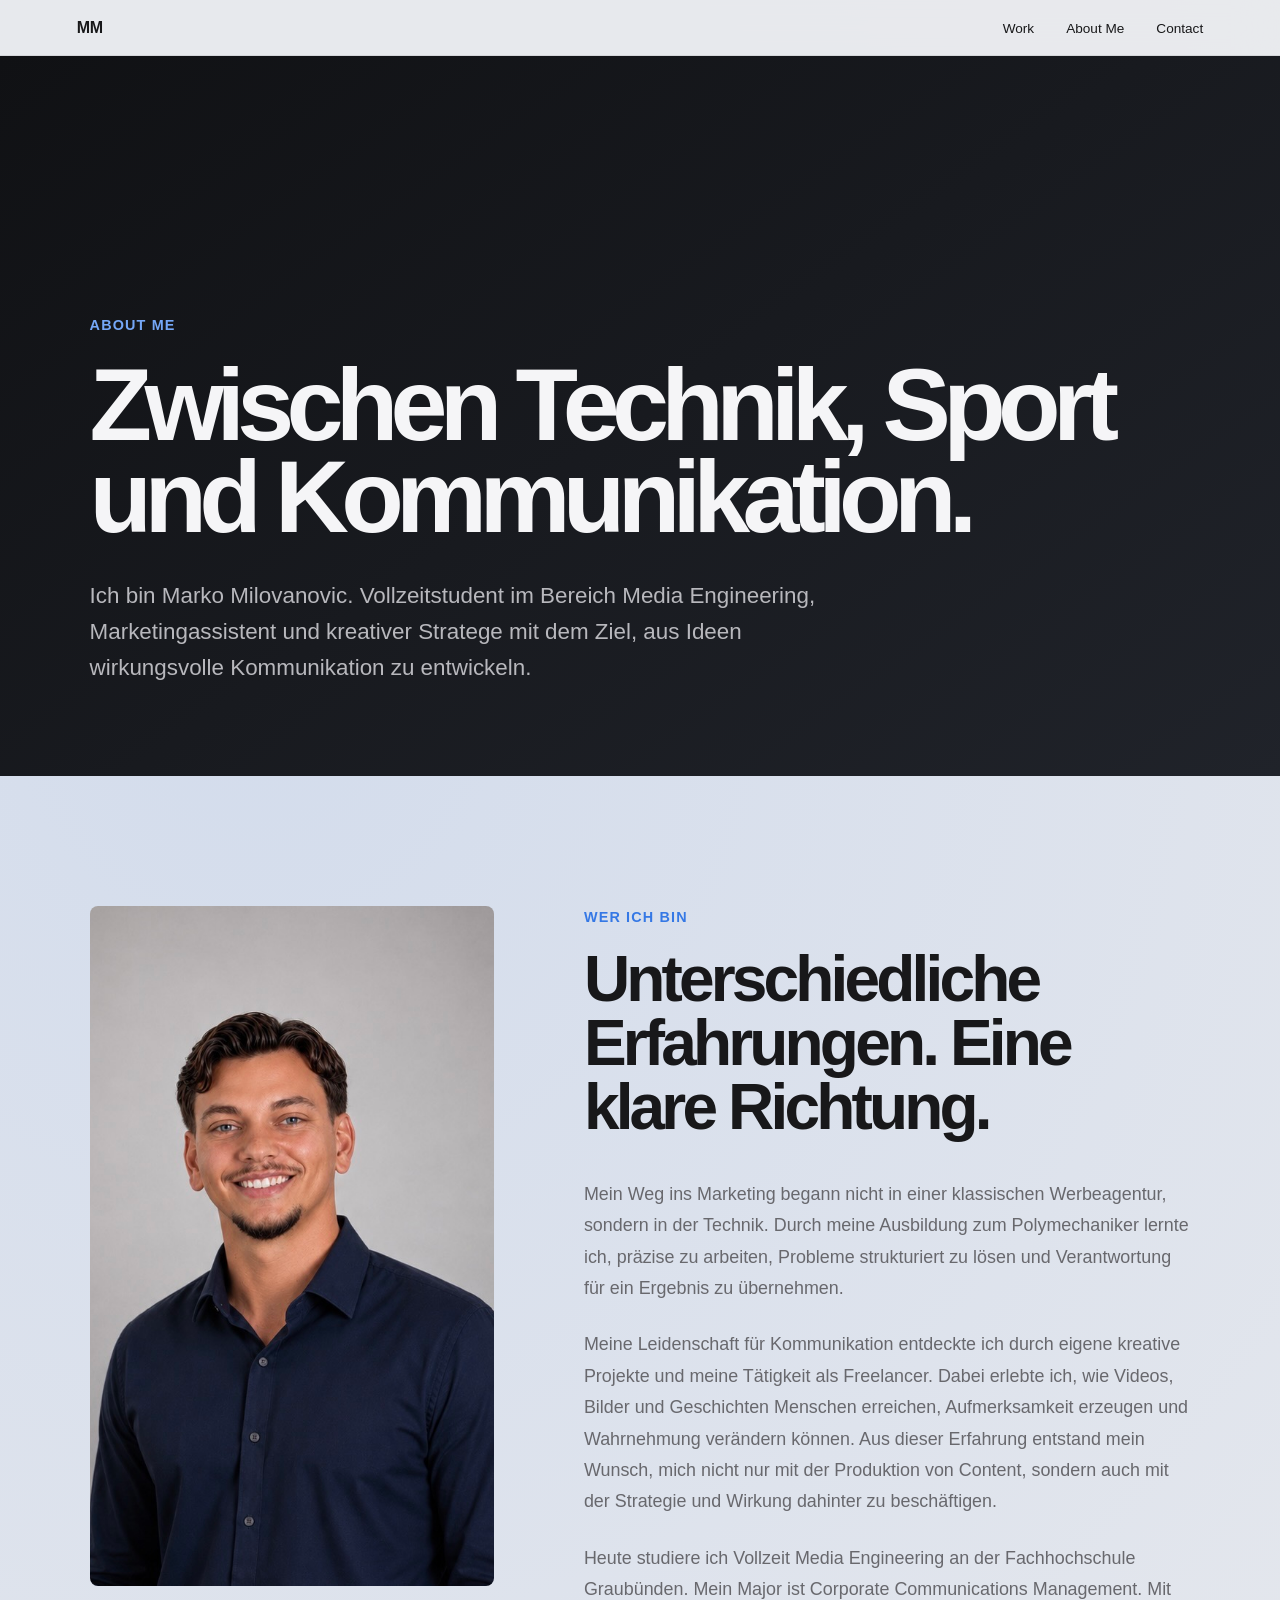
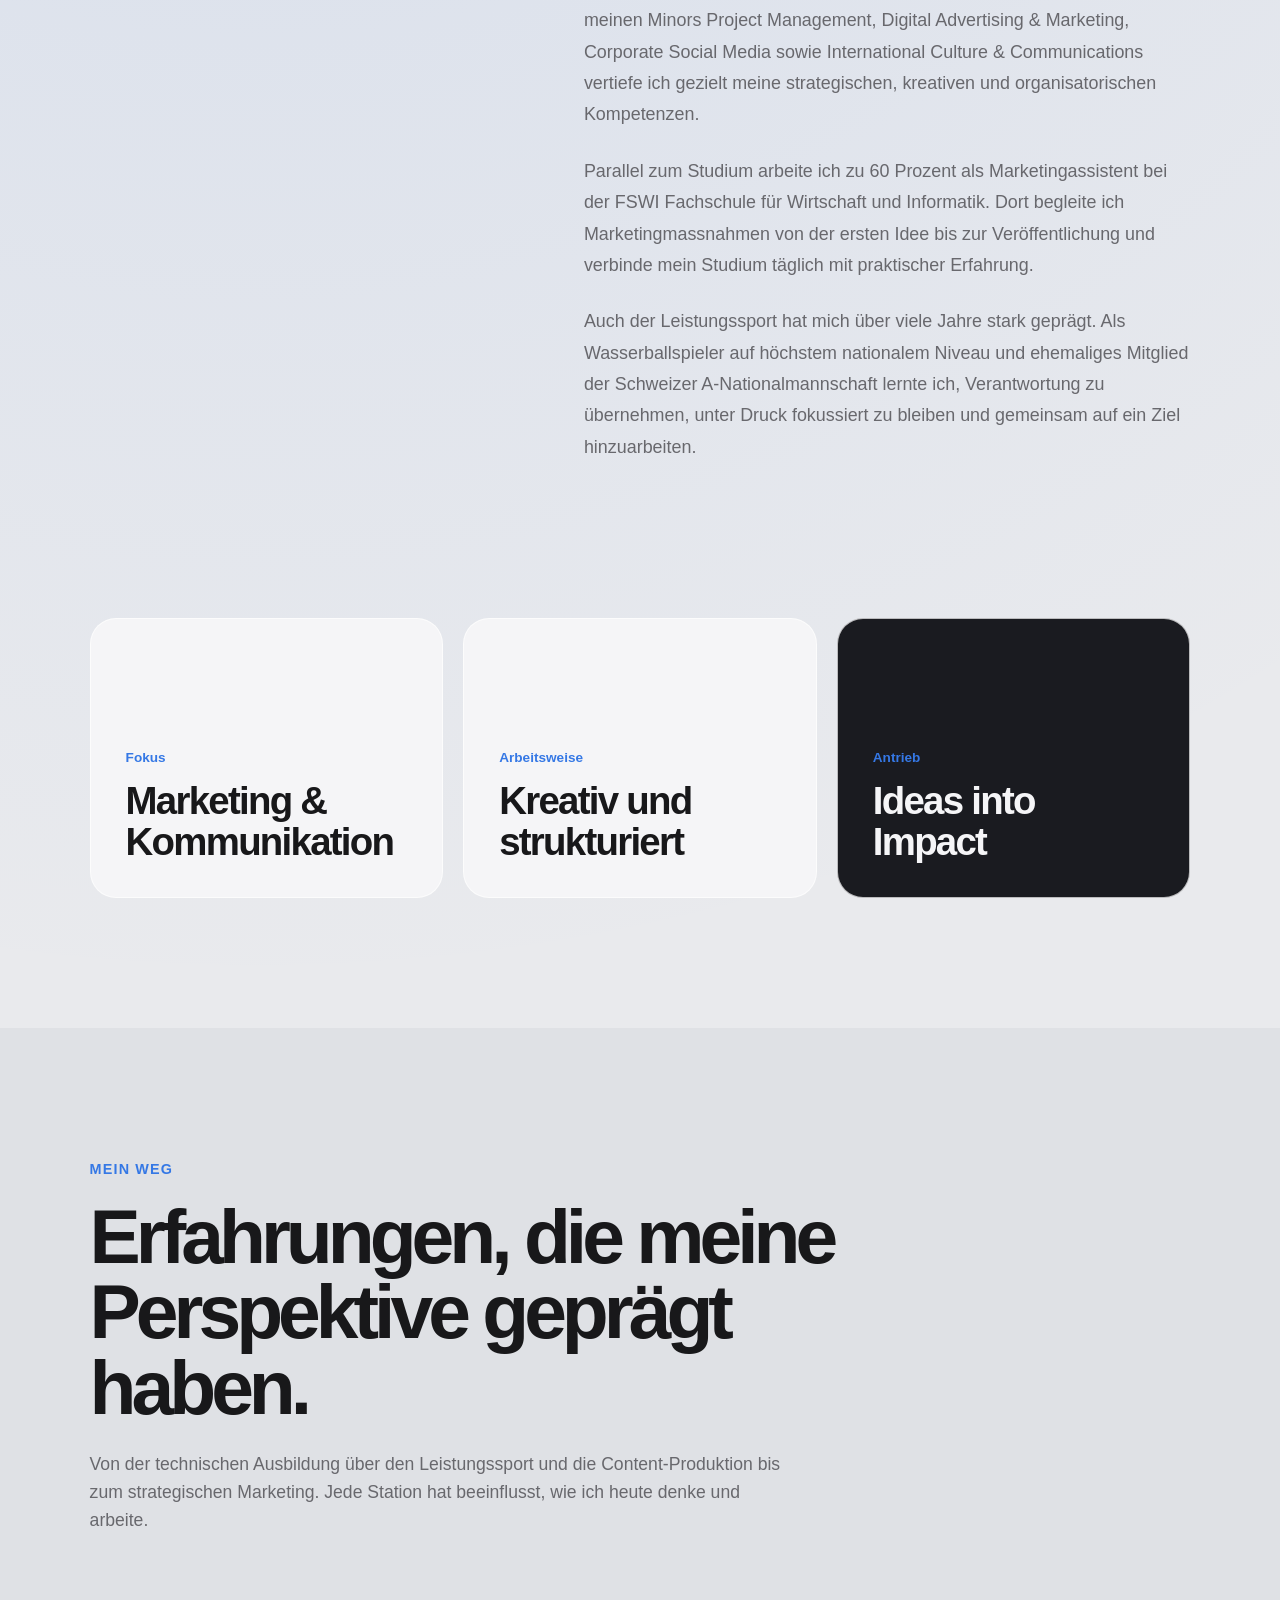
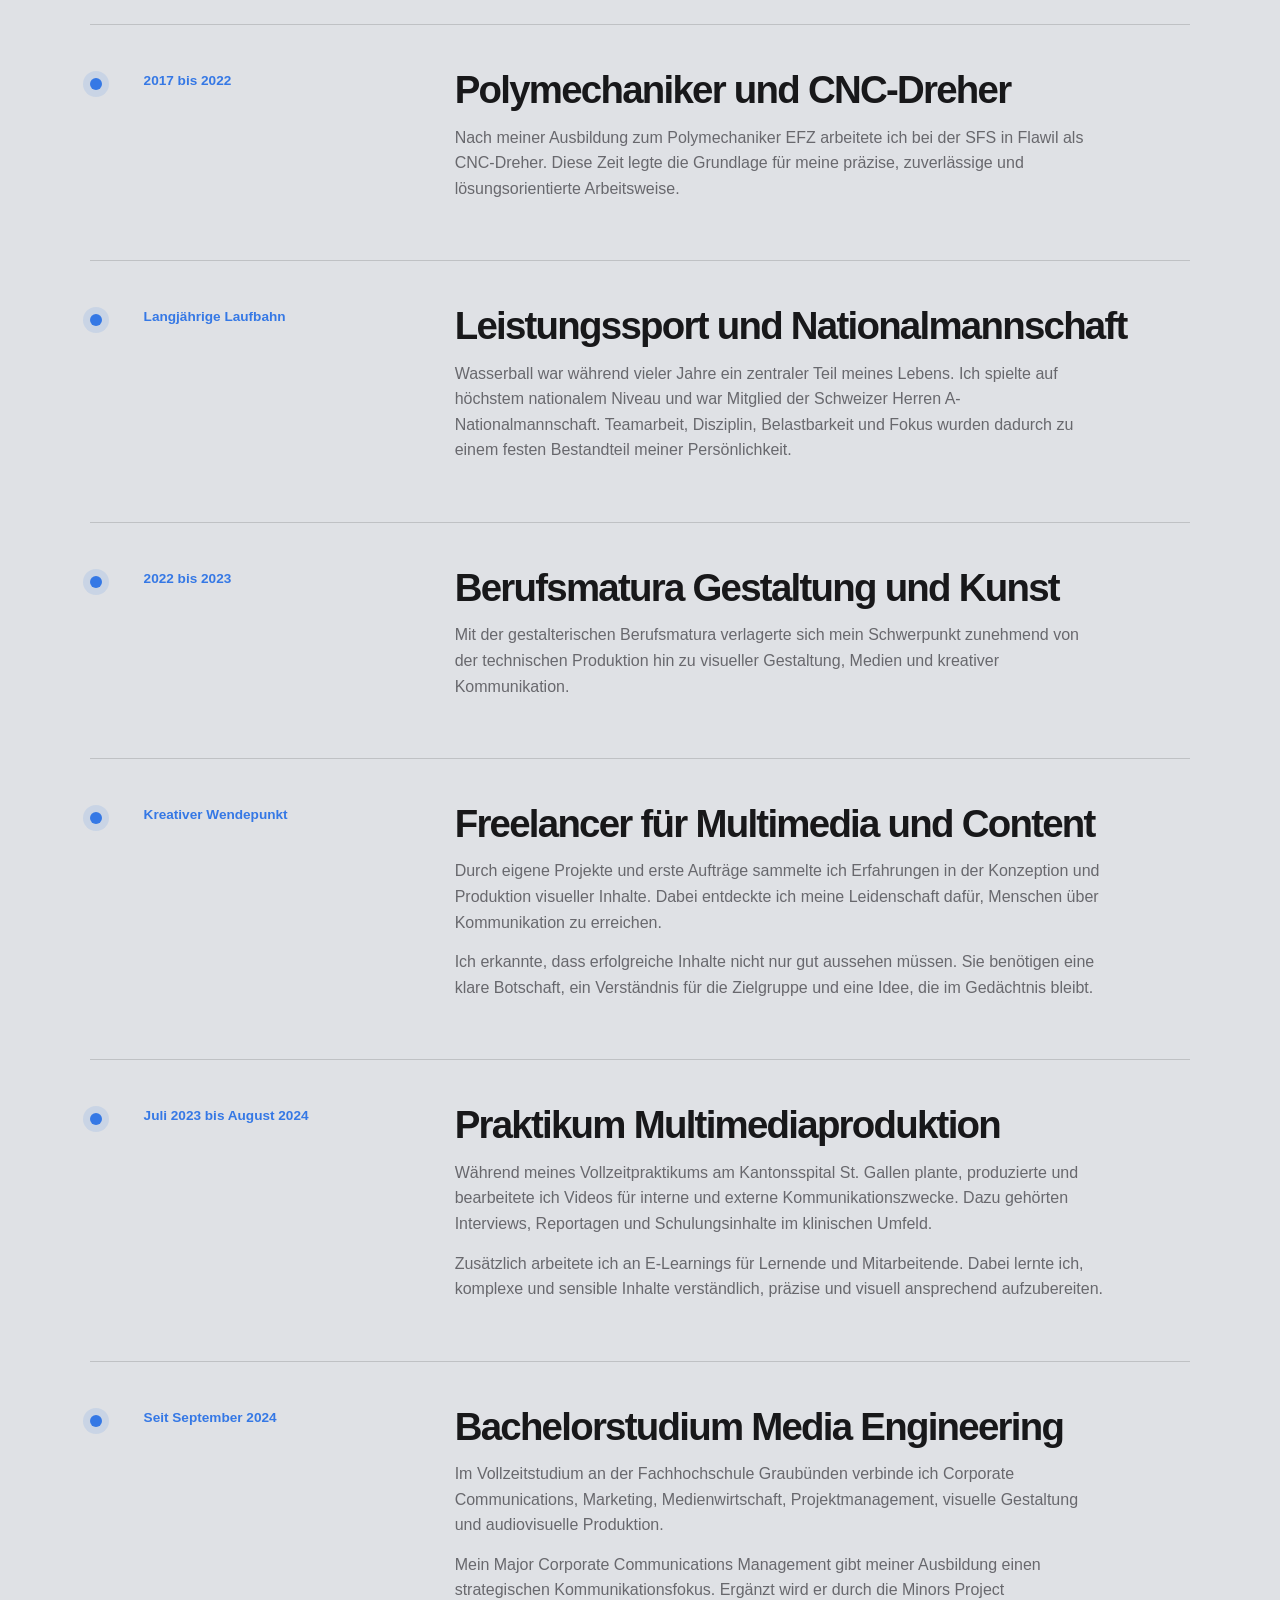
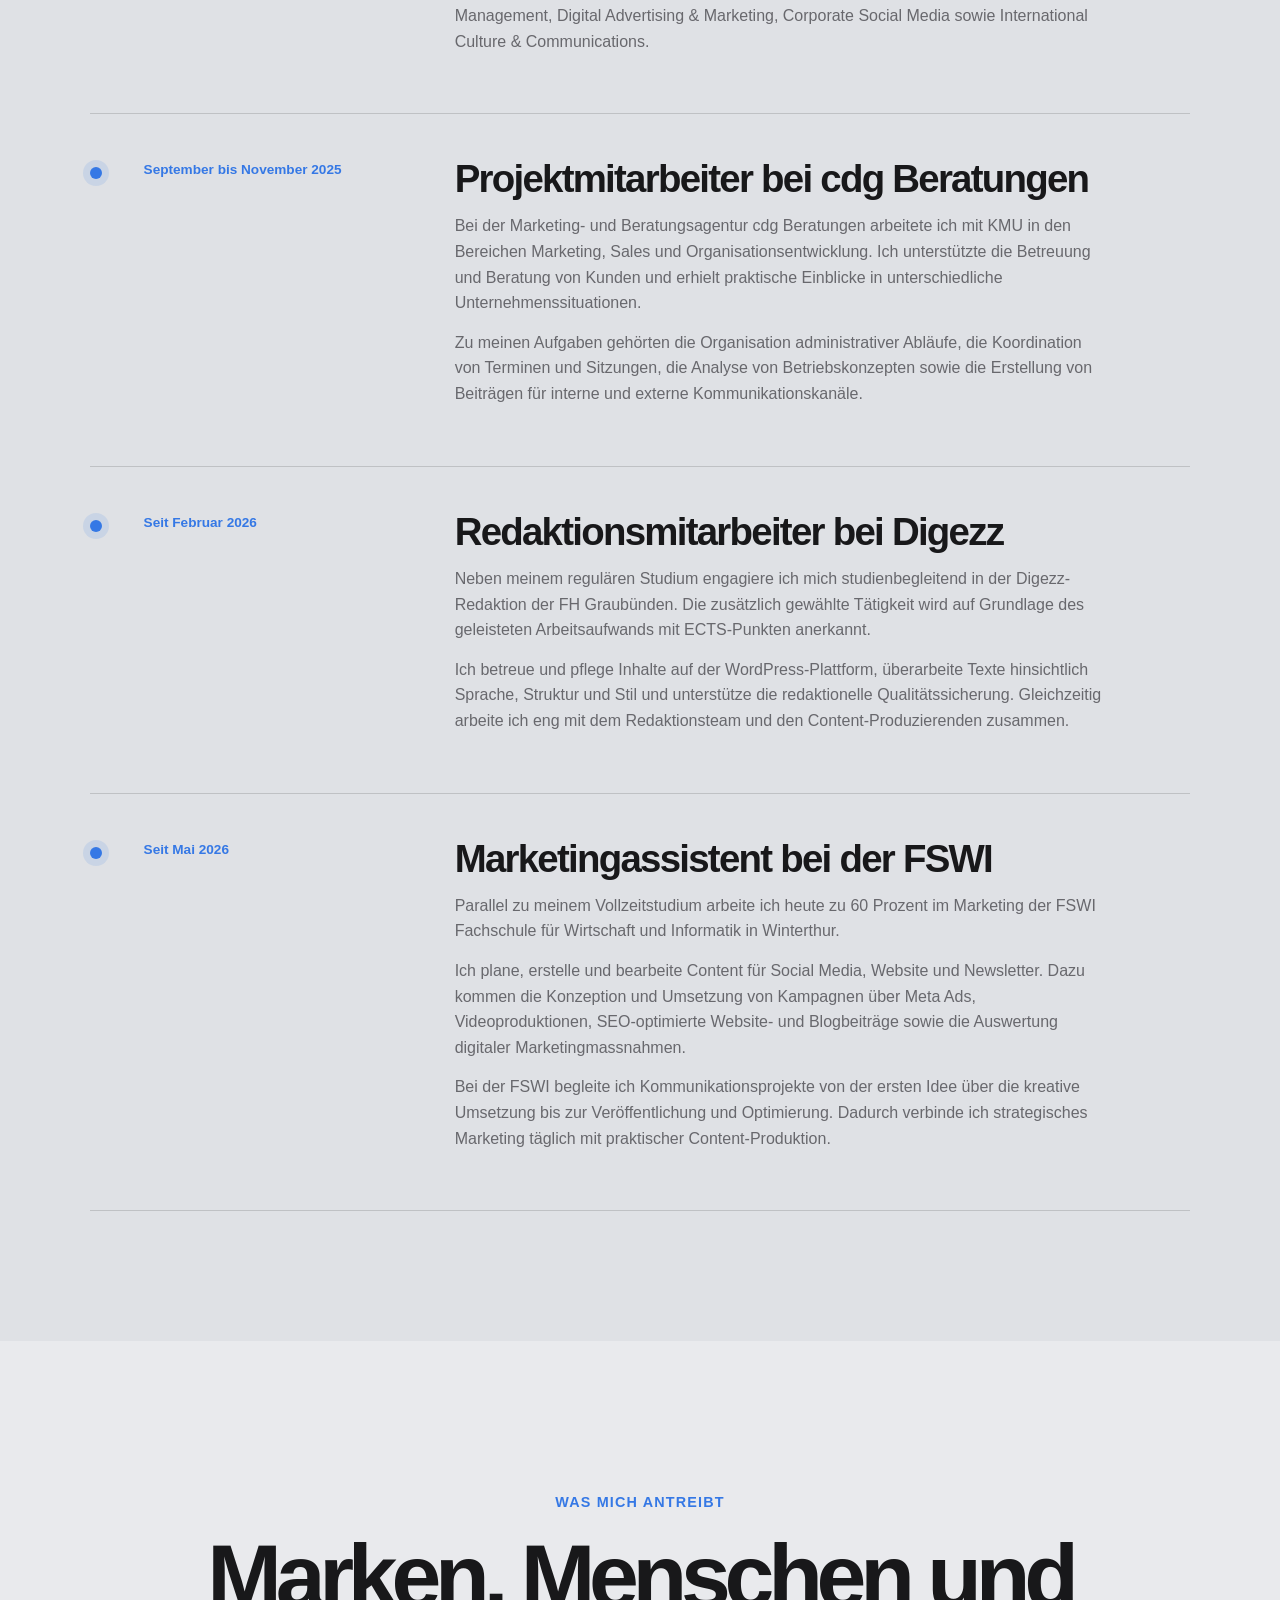
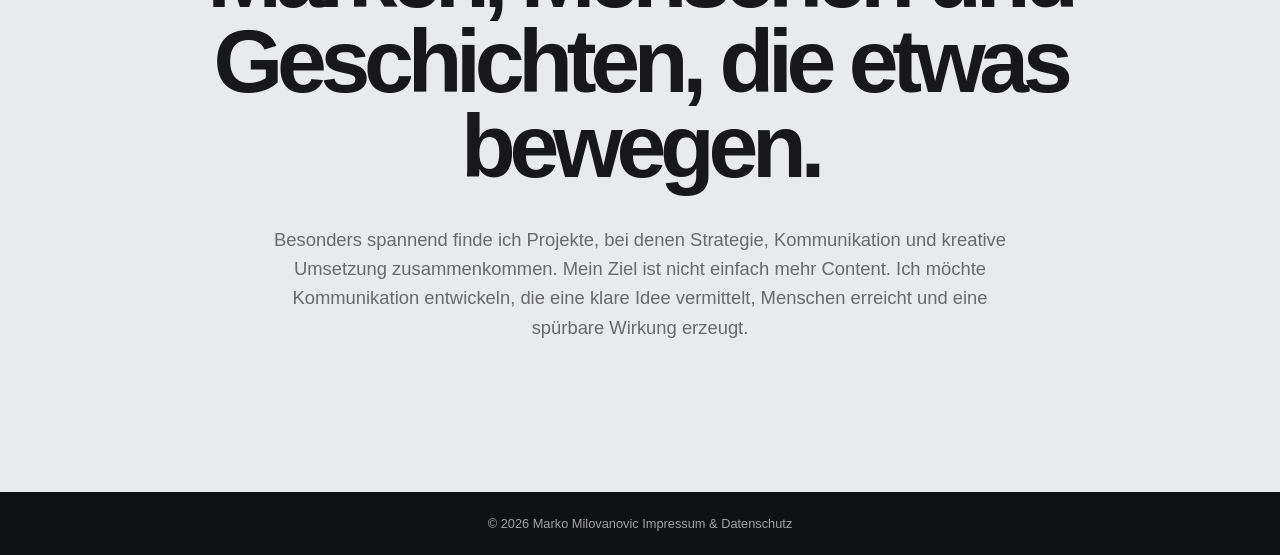
==== about.html @ e4eab1ae "Initial commit" ====
<!DOCTYPE html>
<html lang="de">

<head>
  <meta charset="UTF-8" />

  <meta
    name="viewport"
    content="width=device-width, initial-scale=1.0"
  />

  <meta
    name="description"
    content="Über Marko Milovanovic und seinen Weg von Technik und Leistungssport zu Marketing, Kommunikation und Content."
  />

  <title>About Me – Marko Milovanovic</title>

  <link rel="stylesheet" href="styles.css" />
</head>

<body class="page-about">

  <div class="page-wrap">

    <!-- HEADER -->
    <header class="main-header">

      <a
        class="logo"
        href="index.html"
        aria-label="Zur Startseite"
      >
        MM
      </a>

      <nav aria-label="Hauptnavigation">
        <ul>
          <li>
            <a href="index.html#work">Work</a>
          </li>

          <li>
            <a href="about.html">About Me</a>
          </li>

          <li>
            <a href="contact.html">Contact</a>
          </li>
        </ul>
      </nav>

    </header>

    <main class="about-page">

      <!-- HERO -->
      <section class="about-hero">

        <p class="about-eyebrow">
          About Me
        </p>

        <h1>
          Zwischen Technik, Sport und Kommunikation.
        </h1>

        <p class="about-lead">
          Ich bin Marko Milovanovic. Vollzeitstudent im Bereich Media
          Engineering, Marketingassistent und kreativer Stratege mit dem
          Ziel, aus Ideen wirkungsvolle Kommunikation zu entwickeln.
        </p>

      </section>

      <!-- PERSÖNLICHE VORSTELLUNG -->
      <section class="about-introduction">

        <div class="about-portrait">

          <img
            src="images/deinFoto.jpg"
            alt="Porträt von Marko Milovanovic"
          />

        </div>

        <div class="about-story">

          <p class="section-label">
            Wer ich bin
          </p>

          <h2>
            Unterschiedliche Erfahrungen. Eine klare Richtung.
          </h2>

          <p>
            Mein Weg ins Marketing begann nicht in einer klassischen
            Werbeagentur, sondern in der Technik. Durch meine Ausbildung
            zum Polymechaniker lernte ich, präzise zu arbeiten, Probleme
            strukturiert zu lösen und Verantwortung für ein Ergebnis zu
            übernehmen.
          </p>

          <p>
            Meine Leidenschaft für Kommunikation entdeckte ich durch eigene
            kreative Projekte und meine Tätigkeit als Freelancer. Dabei
            erlebte ich, wie Videos, Bilder und Geschichten Menschen
            erreichen, Aufmerksamkeit erzeugen und Wahrnehmung verändern
            können. Aus dieser Erfahrung entstand mein Wunsch, mich nicht
            nur mit der Produktion von Content, sondern auch mit der
            Strategie und Wirkung dahinter zu beschäftigen.
          </p>

          <p>
            Heute studiere ich Vollzeit Media Engineering an der
            Fachhochschule Graubünden. Mein Major ist Corporate
            Communications Management. Mit meinen Minors Project Management,
            Digital Advertising & Marketing, Corporate Social Media sowie
            International Culture & Communications vertiefe ich gezielt
            meine strategischen, kreativen und organisatorischen Kompetenzen.
          </p>

          <p>
            Parallel zum Studium arbeite ich zu 60 Prozent als
            Marketingassistent bei der FSWI Fachschule für Wirtschaft und
            Informatik. Dort begleite ich Marketingmassnahmen von der ersten
            Idee bis zur Veröffentlichung und verbinde mein Studium täglich
            mit praktischer Erfahrung.
          </p>

          <p>
            Auch der Leistungssport hat mich über viele Jahre stark geprägt.
            Als Wasserballspieler auf höchstem nationalem Niveau und
            ehemaliges Mitglied der Schweizer A-Nationalmannschaft lernte
            ich, Verantwortung zu übernehmen, unter Druck fokussiert zu
            bleiben und gemeinsam auf ein Ziel hinzuarbeiten.
          </p>

        </div>

      </section>

      <!-- KURZPROFIL -->
      <section class="about-facts">

        <article class="fact-card">

          <p class="fact-label">
            Fokus
          </p>

          <h3>
            Marketing & Kommunikation
          </h3>

        </article>

        <article class="fact-card">

          <p class="fact-label">
            Arbeitsweise
          </p>

          <h3>
            Kreativ und strukturiert
          </h3>

        </article>

        <article class="fact-card">

          <p class="fact-label">
            Antrieb
          </p>

          <h3>
            Ideas into Impact
          </h3>

        </article>

      </section>

<!-- VISUELLE COLLAGE -->
<section class="visual-journey">

  <div class="visual-heading">

    <p class="section-label">
      Momente meines Weges
    </p>

    <h2>
      Nicht nur Stationen. Erfahrungen, die bleiben.
    </h2>

  </div>

  <div class="visual-grid">

    <!-- WASSERBALL -->
    <figure class="visual-item visual-waterball">

      <img
        src="images/wasserball.JPG"
        alt="Marko Milovanovic beim Wasserball"
      />

      <figcaption>
        <span>Leistungssport</span>
        Wasserball
      </figcaption>

    </figure>

    <!-- FREELANCER -->
    <figure class="visual-item visual-freelancer">

      <img
        src="images/freelancer.jpg"
        alt="Videoproduktion als Freelancer"
      />

      <figcaption>
        <span>Kreativer Einstieg</span>
        Freelancing
      </figcaption>

    </figure>

    <!-- NATIONALMANNSCHAFT -->
    <figure class="visual-item visual-nationalteam">

      <img
        src="images/nationalmanschaft.jpg"
        alt="Schweizer Wasserball-Nationalmannschaft"
      />

      <figcaption>
        <span>Team und Verantwortung</span>
        Nationalmannschaft
      </figcaption>

    </figure>

    <!-- POLYMECHANIKER -->
    <figure class="visual-item visual-polymechaniker">

      <img
        src="images/polymechaniker.jpg"
        alt="Marko Milovanovic als Polymechaniker"
      />

      <figcaption>
        <span>Technische Grundlage</span>
        Polymechaniker
      </figcaption>

    </figure>

    <!-- KANTONSSPITAL -->
    <figure class="visual-item visual-kssg">

      <img
        src="images/kssg.png"
        alt="Videoproduktion im Kantonsspital St. Gallen"
      />

      <figcaption>
        <span>Multimediaproduktion</span>
        Kantonsspital St. Gallen
      </figcaption>

    </figure>

    <!-- TONAUFNAHMEN -->
    <figure class="visual-item visual-audio">

      <img
        src="images/ton.jpg"
        alt="Tonaufnahme bei einer Multimediaproduktion"
      />

      <figcaption>
        <span>Produktion</span>
        Bild und Ton
      </figcaption>

    </figure>

    <!-- FUSSBALL -->
    <figure class="visual-item visual-football">

      <img
        src="images/fussball.jpeg"
        alt="Marko Milovanovic beim Fussball"
      />

      <figcaption>
        <span>Ausgleich</span>
        Fussball
      </figcaption>

    </figure>

    <!-- KUNST -->
    <figure class="visual-item visual-art">

      <img
        src="images/kunstmueseum.jpg"
        alt="Marko Milovanovic in einem Kunstmuseum"
      />

      <figcaption>
        <span>Inspiration</span>
        Kunst und Kultur
      </figcaption>

    </figure>

  </div>

</section>

      <!-- MEIN WEG -->
      <section class="journey-section">

        <div class="journey-heading">

          <p class="section-label">
            Mein Weg
          </p>

          <h2>
            Erfahrungen, die meine Perspektive geprägt haben.
          </h2>

          <p>
            Von der technischen Ausbildung über den Leistungssport und die
            Content-Produktion bis zum strategischen Marketing. Jede Station
            hat beeinflusst, wie ich heute denke und arbeite.
          </p>

        </div>

        <div class="journey-list">

          <!-- POLYMECHANIKER -->
          <article class="journey-item">

            <div class="journey-marker"></div>

            <div class="journey-meta">
              <p>2017 bis 2022</p>
            </div>

            <div class="journey-content">

              <h3>
                Polymechaniker und CNC-Dreher
              </h3>

              <p>
                Nach meiner Ausbildung zum Polymechaniker EFZ arbeitete ich
                bei der SFS in Flawil als CNC-Dreher. Diese Zeit legte die
                Grundlage für meine präzise, zuverlässige und
                lösungsorientierte Arbeitsweise.
              </p>

            </div>

          </article>

          <!-- WASSERBALL -->
          <article class="journey-item">

            <div class="journey-marker"></div>

            <div class="journey-meta">
              <p>Langjährige Laufbahn</p>
            </div>

            <div class="journey-content">

              <h3>
                Leistungssport und Nationalmannschaft
              </h3>

              <p>
                Wasserball war während vieler Jahre ein zentraler Teil
                meines Lebens. Ich spielte auf höchstem nationalem Niveau
                und war Mitglied der Schweizer Herren A-Nationalmannschaft.
                Teamarbeit, Disziplin, Belastbarkeit und Fokus wurden dadurch
                zu einem festen Bestandteil meiner Persönlichkeit.
              </p>

            </div>

          </article>

          <!-- BERUFSMATURA -->
          <article class="journey-item">

            <div class="journey-marker"></div>

            <div class="journey-meta">
              <p>2022 bis 2023</p>
            </div>

            <div class="journey-content">

              <h3>
                Berufsmatura Gestaltung und Kunst
              </h3>

              <p>
                Mit der gestalterischen Berufsmatura verlagerte sich mein
                Schwerpunkt zunehmend von der technischen Produktion hin zu
                visueller Gestaltung, Medien und kreativer Kommunikation.
              </p>

            </div>

          </article>

          <!-- FREELANCER -->
          <article class="journey-item">

            <div class="journey-marker"></div>

            <div class="journey-meta">
              <p>Kreativer Wendepunkt</p>
            </div>

            <div class="journey-content">

              <h3>
                Freelancer für Multimedia und Content
              </h3>

              <p>
                Durch eigene Projekte und erste Aufträge sammelte ich
                Erfahrungen in der Konzeption und Produktion visueller
                Inhalte. Dabei entdeckte ich meine Leidenschaft dafür,
                Menschen über Kommunikation zu erreichen.
              </p>

              <p>
                Ich erkannte, dass erfolgreiche Inhalte nicht nur gut
                aussehen müssen. Sie benötigen eine klare Botschaft, ein
                Verständnis für die Zielgruppe und eine Idee, die im
                Gedächtnis bleibt.
              </p>

            </div>

          </article>

          <!-- KANTONSSPITAL -->
          <article class="journey-item">

            <div class="journey-marker"></div>

            <div class="journey-meta">
              <p>Juli 2023 bis August 2024</p>
            </div>

            <div class="journey-content">

              <h3>
                Praktikum Multimediaproduktion
              </h3>

              <p>
                Während meines Vollzeitpraktikums am Kantonsspital
                St. Gallen plante, produzierte und bearbeitete ich Videos
                für interne und externe Kommunikationszwecke. Dazu gehörten
                Interviews, Reportagen und Schulungsinhalte im klinischen
                Umfeld.
              </p>

              <p>
                Zusätzlich arbeitete ich an E-Learnings für Lernende und
                Mitarbeitende. Dabei lernte ich, komplexe und sensible
                Inhalte verständlich, präzise und visuell ansprechend
                aufzubereiten.
              </p>

            </div>

          </article>

          <!-- STUDIUM -->
          <article class="journey-item">

            <div class="journey-marker"></div>

            <div class="journey-meta">
              <p>Seit September 2024</p>
            </div>

            <div class="journey-content">

              <h3>
                Bachelorstudium Media Engineering
              </h3>

              <p>
                Im Vollzeitstudium an der Fachhochschule Graubünden verbinde
                ich Corporate Communications, Marketing, Medienwirtschaft,
                Projektmanagement, visuelle Gestaltung und audiovisuelle
                Produktion.
              </p>

              <p>
                Mein Major Corporate Communications Management gibt meiner
                Ausbildung einen strategischen Kommunikationsfokus. Ergänzt
                wird er durch die Minors Project Management, Digital
                Advertising & Marketing, Corporate Social Media sowie
                International Culture & Communications.
              </p>

            </div>

          </article>

          <!-- CDG -->
          <article class="journey-item">

            <div class="journey-marker"></div>

            <div class="journey-meta">
              <p>September bis November 2025</p>
            </div>

            <div class="journey-content">

              <h3>
                Projektmitarbeiter bei cdg Beratungen
              </h3>

              <p>
                Bei der Marketing- und Beratungsagentur cdg Beratungen
                arbeitete ich mit KMU in den Bereichen Marketing, Sales und
                Organisationsentwicklung. Ich unterstützte die Betreuung
                und Beratung von Kunden und erhielt praktische Einblicke
                in unterschiedliche Unternehmenssituationen.
              </p>

              <p>
                Zu meinen Aufgaben gehörten die Organisation
                administrativer Abläufe, die Koordination von Terminen und
                Sitzungen, die Analyse von Betriebskonzepten sowie die
                Erstellung von Beiträgen für interne und externe
                Kommunikationskanäle.
              </p>

            </div>

          </article>

          <!-- DIGEZZ -->
          <article class="journey-item">

            <div class="journey-marker"></div>

            <div class="journey-meta">
              <p>Seit Februar 2026</p>
            </div>

            <div class="journey-content">

              <h3>
                Redaktionsmitarbeiter bei Digezz
              </h3>

              <p>
                Neben meinem regulären Studium engagiere ich mich
                studienbegleitend in der Digezz-Redaktion der FH Graubünden.
                Die zusätzlich gewählte Tätigkeit wird auf Grundlage des
                geleisteten Arbeitsaufwands mit ECTS-Punkten anerkannt.
              </p>

              <p>
                Ich betreue und pflege Inhalte auf der WordPress-Plattform,
                überarbeite Texte hinsichtlich Sprache, Struktur und Stil
                und unterstütze die redaktionelle Qualitätssicherung.
                Gleichzeitig arbeite ich eng mit dem Redaktionsteam und den
                Content-Produzierenden zusammen.
              </p>

            </div>

          </article>

          <!-- FSWI -->
          <article class="journey-item">

            <div class="journey-marker"></div>

            <div class="journey-meta">
              <p>Seit Mai 2026</p>
            </div>

            <div class="journey-content">

              <h3>
                Marketingassistent bei der FSWI
              </h3>

              <p>
                Parallel zu meinem Vollzeitstudium arbeite ich heute zu
                60 Prozent im Marketing der FSWI Fachschule für Wirtschaft
                und Informatik in Winterthur.
              </p>

              <p>
                Ich plane, erstelle und bearbeite Content für Social Media,
                Website und Newsletter. Dazu kommen die Konzeption und
                Umsetzung von Kampagnen über Meta Ads, Videoproduktionen,
                SEO-optimierte Website- und Blogbeiträge sowie die
                Auswertung digitaler Marketingmassnahmen.
              </p>

              <p>
                Bei der FSWI begleite ich Kommunikationsprojekte von der
                ersten Idee über die kreative Umsetzung bis zur
                Veröffentlichung und Optimierung. Dadurch verbinde ich
                strategisches Marketing täglich mit praktischer
                Content-Produktion.
              </p>

            </div>

          </article>

        </div>

      </section>

      <!-- ABSCHLUSS -->
      <section class="about-closing">

        <p class="section-label">
          Was mich antreibt
        </p>

        <h2>
          Marken, Menschen und Geschichten, die etwas bewegen.
        </h2>

        <p>
          Besonders spannend finde ich Projekte, bei denen Strategie,
          Kommunikation und kreative Umsetzung zusammenkommen. Mein Ziel
          ist nicht einfach mehr Content. Ich möchte Kommunikation
          entwickeln, die eine klare Idee vermittelt, Menschen erreicht
          und eine spürbare Wirkung erzeugt.
        </p>

      </section>

    </main>

  </div>

  <!-- FOOTER -->
  <footer class="site-footer">

    <div class="footer-inner">
  
      <span>
        © 2026 Marko Milovanovic
      </span>
  
      <a href="legal.html">
        Impressum &amp; Datenschutz
      </a>
  
    </div>
  
  </footer>

</body>

</html>
---- styles.css ----
/* ==============================
   BASIS
============================== */
* {
  margin: 0;
  padding: 0;
  box-sizing: border-box;
}
:root {
  --background: #e9eaed;
  --surface: #f5f5f7;
  --surface-strong: #ffffff;
  --text: #18181a;
  --text-secondary: #68686d;
  --border: rgba(0, 0, 0, 0.1);
  --dark: #101114;
  --dark-soft: #1a1b20;
  --blue: #3578e5;
  --blue-soft: #8db5f5;
  --radius: 8px;
}

html {
  scroll-behavior: smooth;
}

body {
  min-height: 100vh;
  display: flex;
  flex-direction: column;
  overflow-x: hidden;
  color: var(--text);
  background:
    radial-gradient(circle at 20% 10%, rgba(53, 120, 229, 0.12), transparent 30%),
    var(--background);
  font-family: -apple-system, BlinkMacSystemFont, "SF Pro Display",
    "SF Pro Text", "Helvetica Neue", Arial, sans-serif;
  -webkit-font-smoothing: antialiased;
}

.page-wrap {
  flex: 1;
  display: flex;
  flex-direction: column;
}

a {
  color: inherit;
  text-decoration: none;
}

p {
  color: var(--text-secondary);
  line-height: 1.6;
}

/* ==============================
   HEADER UND FOOTER
============================== */
.main-header {
  position: sticky;
  top: 0;
  z-index: 100;
  width: 100%;
  height: 56px;
  padding: 0 6%;
  display: flex;
  justify-content: space-between;
  align-items: center;
  background: rgba(233, 234, 237, 0.86);
  border-bottom: 1px solid rgba(0, 0, 0, 0.08);
  backdrop-filter: blur(20px);
  -webkit-backdrop-filter: blur(20px);
}

.logo {
  color: var(--text);
  font-size: 1rem;
  font-weight: 700;
  letter-spacing: -0.03em;
}

.main-header ul {
  display: flex;
  align-items: center;
  gap: 32px;
  list-style: none;
}

.main-header li a {
  color: var(--text);
  font-size: 0.85rem;
  font-weight: 500;
  transition: color 0.25s ease;
}

.main-header li a:hover {
  color: var(--blue);
}

.header-line {
  display: none;
}

.site-footer {
  padding: 24px 20px;
  color: #a1a1a6;
  background: var(--dark);
  text-align: center;
  font-size: 0.8rem;
}

/* ==============================
   STARTSEITE: HERO
============================== */
.hero {
  position: relative;
  min-height: calc(100vh - 56px);
  padding: 80px 6%;
  display: flex;
  justify-content: center;
  align-items: center;
  overflow: hidden;
  text-align: center;
  background:
    radial-gradient(circle at 75% 30%, rgba(53, 120, 229, 0.25), transparent 35%),
    linear-gradient(145deg, var(--dark), #1c1e24);
}

.hero::after {
  content: "";
  position: absolute;
  left: -180px;
  bottom: -220px;
  width: 420px;
  height: 420px;
  border-radius: 50%;
  background: rgba(141, 181, 245, 0.12);
  filter: blur(30px);
}

#title {
  position: relative;
  z-index: 1;
  max-width: 1100px;
  color: #f5f5f7;
  font-size: clamp(3.5rem, 9vw, 8rem);
  line-height: 0.95;
  font-weight: 700;
  letter-spacing: -0.07em;
}

/* ==============================
   STARTSEITE: BEREICHE
============================== */
.work-section {
  padding: 110px 6% 130px;
  scroll-margin-top: 56px;
}

.section-heading {
  max-width: 1050px;
  margin: 0 auto 65px;
  text-align: center;
}

.section-label,
.detail-label,
.project-category {
  color: var(--blue);
  font-size: 0.9rem;
  font-weight: 600;
  letter-spacing: 0.08em;
  text-transform: uppercase;
}

.section-heading .work-title {
  margin: 16px 0 24px;
  color: var(--text);
  font-size: clamp(2.8rem, 6vw, 5.5rem);
  line-height: 0.98;
  font-weight: 700;
  letter-spacing: -0.065em;
}

.section-intro {
  max-width: 750px;
  margin: 0 auto;
  font-size: clamp(1.05rem, 2vw, 1.35rem);
  line-height: 1.55;
}

.project-grid {
  width: 100%;
  max-width: 1400px;
  margin: 0 auto;
  display: grid;
  grid-template-columns: repeat(2, minmax(0, 1fr));
  gap: 24px;
}

.project-card {
  position: relative;
  min-height: 460px;
  padding: 42px;
  display: flex;
  flex-direction: column;
  justify-content: flex-end;
  overflow: hidden;
  border: 1px solid rgba(255, 255, 255, 0.7);
  border-radius: var(--radius);
  background: var(--surface);
  box-shadow: 0 12px 35px rgba(0, 0, 0, 0.06);
  transition: transform 0.4s ease, box-shadow 0.4s ease;
}

.project-card:hover {
  transform: translateY(-8px);
  box-shadow: 0 24px 55px rgba(0, 0, 0, 0.12);
}

.card-content {
  position: relative;
  z-index: 1;
}

.card-label {
  margin-bottom: 12px;
  color: var(--blue);
  font-size: 0.85rem;
  font-weight: 600;
}

.project-card h3 {
  max-width: 560px;
  min-height: 2em;
  margin-bottom: 18px;
  display: flex;
  align-items: flex-end;
  color: var(--text);
  font-size: clamp(2rem, 4vw, 3.8rem);
  line-height: 1;
  font-weight: 700;
  letter-spacing: -0.055em;
}

.card-tags {
  margin-top: 26px;
  display: flex;
  flex-wrap: wrap;
  gap: 8px;
}

.card-tags span {
  padding: 8px 13px;
  border: 1px solid var(--border);
  border-radius: 100px;
  color: var(--text);
  font-size: 0.78rem;
  font-weight: 500;
}

.card-arrow {
  position: absolute;
  top: 32px;
  right: 32px;
  width: 44px;
  height: 44px;
  display: grid;
  place-items: center;
  border-radius: 50%;
  color: #fff;
  background: var(--text);
  font-size: 1.2rem;
  transition: transform 0.3s ease, background 0.3s ease;
}

.project-card:hover .card-arrow {
  transform: rotate(45deg);
  background: var(--blue);
}

.marketing-card {
  background:
    radial-gradient(circle at top left, rgba(53, 120, 229, 0.16), transparent 45%),
    var(--surface);
}

.communications-card {
  background: var(--dark-soft);
  border-color: rgba(255, 255, 255, 0.08);
}

.communications-card h3,
.communications-card .card-tags span {
  color: #f5f5f7;
}

.communications-card .card-tags span {
  border-color: rgba(255, 255, 255, 0.18);
}

.communications-card .card-arrow {
  color: var(--dark-soft);
  background: #f5f5f7;
}

.content-card {
  background:
    linear-gradient(145deg, rgba(141, 181, 245, 0.2), rgba(255, 255, 255, 0.65)),
    var(--surface);
}

.projectmanagement-card {
  background: #dfe1e5;
}

/* ==============================
   KONTAKT
============================== */
.contact-page { background: var(--dark); }

.contact-page .main-header { background: rgba(245, 245, 247, 0.94); }

.main-header a.active { color: var(--blue); }

.contact-hero {
  position: relative;
  min-height: 720px;
  padding: 110px 7% 100px;
  display: flex;
  flex-direction: column;
  justify-content: center;
  overflow: hidden;
  color: #f5f5f7;
  background:
    radial-gradient(circle at 82% 30%, rgba(53, 120, 229, 0.5), transparent 30%),
    radial-gradient(circle at 12% 90%, rgba(141, 181, 245, 0.14), transparent 28%),
    var(--dark);
}

.contact-hero::after {
  content: "";
  position: absolute;
  right: -120px;
  top: 80px;
  width: 430px;
  height: 430px;
  border: 1px solid rgba(255, 255, 255, 0.12);
  border-radius: 50%;
  pointer-events: none;
}

.contact-eyebrow {
  position: relative;
  z-index: 1;
  margin-bottom: 28px;
  color: #75a7f7;
  font-size: 0.88rem;
  font-weight: 600;
  letter-spacing: 0.09em;
  text-transform: uppercase;
}

.contact-hero h1 {
  position: relative;
  z-index: 1;
  max-width: 1250px;
  font-size: clamp(4rem, 8.5vw, 8.5rem);
  line-height: 0.9;
  letter-spacing: -0.075em;
}

.contact-hero h1 span { color: #75a7f7; }

.contact-lead {
  position: relative;
  z-index: 1;
  max-width: 680px;
  margin-top: 40px;
  color: #b8b8bd;
  font-size: clamp(1.05rem, 1.8vw, 1.3rem);
  line-height: 1.65;
}

.contact-mail-button {
  position: relative;
  z-index: 1;
  width: fit-content;
  margin-top: 38px;
  padding: 16px 20px 16px 24px;
  display: flex;
  align-items: center;
  gap: 30px;
  border-radius: 999px;
  color: #fff;
  background: var(--blue);
  font-weight: 600;
  transition: transform 0.25s ease, background 0.25s ease;
}

.contact-mail-button:hover {
  transform: translateY(-3px);
  background: #2868cf;
}

.contact-options {
  padding: 24px 6%;
  display: grid;
  grid-template-columns: 1.35fr 0.8fr 0.8fr;
  gap: 18px;
  background: #e6e7ea;
}

.contact-option {
  position: relative;
  min-width: 0;
  min-height: 280px;
  padding: 34px;
  display: flex;
  flex-direction: column;
  justify-content: space-between;
  border: 1px solid rgba(255, 255, 255, 0.75);
  border-radius: 28px;
  color: var(--text);
  background: var(--surface);
  transition: transform 0.3s ease, background 0.3s ease, color 0.3s ease;
}

a.contact-option:hover {
  transform: translateY(-5px);
  color: #fff;
  background: var(--blue);
}

.contact-option-primary {
  background: linear-gradient(145deg, #f8f9fb, #dce8fa);
}

.contact-option-label {
  color: var(--muted);
  font-size: 0.78rem;
  font-weight: 600;
  letter-spacing: 0.09em;
  text-transform: uppercase;
}

.contact-option strong {
  max-width: 100%;
  overflow-wrap: anywhere;
  font-size: clamp(1.4rem, 2.4vw, 2.5rem);
  line-height: 1.05;
  letter-spacing: -0.045em;
}

.contact-option-arrow {
  position: absolute;
  top: 28px;
  right: 30px;
  font-size: 1.3rem;
}

a.contact-option:hover .contact-option-label { color: rgba(255, 255, 255, 0.72); }

.contact-status {
  display: flex;
  align-items: center;
  gap: 9px;
  color: var(--muted);
  font-size: 0.88rem;
}

.contact-status i {
  width: 9px;
  height: 9px;
  border-radius: 50%;
  background: #34c759;
  box-shadow: 0 0 0 5px rgba(52, 199, 89, 0.12);
}

.contact-socials {
  padding: 110px 7%;
  display: flex;
  justify-content: space-between;
  align-items: flex-end;
  gap: 40px;
  color: #f5f5f7;
  background: var(--dark);
}

.contact-socials > p {
  color: #8e8e93;
  font-size: 0.9rem;
  text-transform: uppercase;
  letter-spacing: 0.08em;
}

.contact-social-links {
  display: flex;
  flex-wrap: wrap;
  justify-content: flex-end;
  gap: 15px 35px;
}

.contact-social-links a {
  color: #f5f5f7;
  font-size: clamp(1.8rem, 4vw, 3.8rem);
  font-weight: 650;
  letter-spacing: -0.045em;
  transition: color 0.25s ease;
}

.contact-social-links a:hover { color: #75a7f7; }

/* ==============================
   DETAILSEITEN
============================== */
.detail-page {
  width: 100%;
}

.detail-hero {
  position: relative;
  min-height: 620px;
  padding: 80px 7%;
  display: flex;
  flex-direction: column;
  justify-content: center;
  overflow: hidden;
  background:
    radial-gradient(circle at 78% 25%, rgba(53, 120, 229, 0.4), transparent 32%),
    linear-gradient(145deg, var(--dark), #20232a);
}

.detail-hero::after {
  content: "";
  position: absolute;
  right: -160px;
  bottom: -230px;
  width: 500px;
  height: 500px;
  border-radius: 50%;
  background: rgba(141, 181, 245, 0.14);
  filter: blur(25px);
  pointer-events: none;
}

.detail-hero .detail-label {
  position: relative;
  z-index: 1;
  margin-bottom: 20px;
  color: #75a7f7;
}

.detail-hero h1 {
  position: relative;
  z-index: 1;
  max-width: 1200px;
  color: #f5f5f7;
  font-size: clamp(4rem, 9vw, 8.5rem);
  line-height: 0.9;
  font-weight: 700;
  letter-spacing: -0.075em;
}

.detail-hero .detail-intro {
  position: relative;
  z-index: 1;
  max-width: 780px;
  margin-top: 35px;
  color: #b8b8bd;
  font-size: clamp(1.1rem, 2vw, 1.4rem);
  line-height: 1.55;
}

.detail-content {
  max-width: 1400px;
  margin: 0 auto;
  padding: 130px 7%;
  display: grid;
  grid-template-columns: 0.9fr 1.1fr;
  gap: 100px;
}

.detail-heading h2 {
  margin-top: 15px;
  color: var(--text);
  font-size: clamp(2.6rem, 5vw, 4.8rem);
  line-height: 1;
  font-weight: 700;
  letter-spacing: -0.06em;
}

.detail-text p {
  margin-bottom: 25px;
  font-size: 1.15rem;
  line-height: 1.75;
}

.skills-section {
  padding: 120px 7%;
  background: #dfe1e5;
}

.skills-section > .section-label {
  max-width: 1220px;
  margin: 0 auto 35px;
}

.skills-grid {
  max-width: 1220px;
  margin: 0 auto;
  display: grid;
  grid-template-columns: repeat(3, 1fr);
  gap: 20px;
}

.skill-card {
  min-height: 300px;
  padding: 35px;
  display: flex;
  flex-direction: column;
  justify-content: flex-end;
  border: 1px solid rgba(255, 255, 255, 0.65);
  border-radius: 26px;
  background: rgba(247, 247, 248, 0.8);
  transition: transform 0.35s ease, background 0.35s ease;
}

.skill-card:hover {
  transform: translateY(-7px);
  box-shadow: 0 20px 45px rgba(53, 120, 229, 0.16);
}

.skill-card:nth-child(1):hover {
  background: radial-gradient(circle at top right, rgba(53, 120, 229, 0.32), transparent 55%), #f5f7fb;
}

.skill-card:nth-child(2):hover {
  background: radial-gradient(circle at top right, rgba(113, 91, 221, 0.28), transparent 55%), #f7f5fb;
}

.skill-card:nth-child(3):hover {
  background: radial-gradient(circle at top right, rgba(55, 174, 160, 0.27), transparent 55%), #f4f8f7;
}

.skill-card:nth-child(1):hover h3 { color: #2467ca; }
.skill-card:nth-child(2):hover h3 { color: #6751c9; }
.skill-card:nth-child(3):hover h3 { color: #278b80; }

.skill-card h3 {
  margin-bottom: 15px;
  color: var(--text);
  font-size: 1.8rem;
  line-height: 1.1;
  letter-spacing: -0.04em;
}

.skill-card p {
  font-size: 0.95rem;
}

.detail-projects {
  padding: 130px 7%;
}

.detail-projects .detail-heading {
  max-width: 900px;
  margin: 0 auto 60px;
  text-align: center;
}

.detail-project-grid {
  max-width: 1220px;
  margin: 0 auto;
  display: grid;
  grid-template-columns: repeat(2, 1fr);
  gap: 24px;
}

.detail-project-card {
  min-height: 420px;
  padding: 45px;
  display: flex;
  flex-direction: column;
  justify-content: flex-end;
  overflow: hidden;
  border: 1px solid rgba(255, 255, 255, 0.7);
  border-radius: var(--radius);
  background:
    radial-gradient(circle at top right, rgba(53, 120, 229, 0.2), transparent 38%),
    var(--surface);
  transition: transform 0.4s ease, box-shadow 0.4s ease;
}

.detail-project-card:nth-child(2) {
  background:
    radial-gradient(circle at top right, rgba(53, 120, 229, 0.25), transparent 40%),
    var(--dark-soft);
}

.detail-project-card:hover {
  transform: translateY(-8px);
  box-shadow: 0 25px 55px rgba(0, 0, 0, 0.12);
}

.project-category {
  margin-bottom: 14px;
}

.detail-project-card h3 {
  min-height: 2em;
  display: flex;
  align-items: flex-end;
  margin-bottom: 17px;
  color: var(--text);
  font-size: clamp(2rem, 4vw, 3.5rem);
  line-height: 1;
  letter-spacing: -0.05em;
}

.detail-project-card p:last-child {
  max-width: 540px;
  min-height: 4.8em;
}

/* Farbsystem der Kompetenzseiten */
.page-marketing .detail-hero {
  background: radial-gradient(circle at 80% 25%, rgba(255, 255, 255, 0.22), transparent 32%), #3578e5;
}

.page-marketing .detail-hero h1,
.page-marketing .detail-intro,
.page-projectmanagement .detail-hero h1,
.page-projectmanagement .detail-intro {
  color: #fff;
}

.page-marketing .detail-label,
.page-communications .detail-label,
.page-projectmanagement .detail-label {
  color: rgba(255, 255, 255, 0.72);
}

.page-communications .detail-hero {
  background: radial-gradient(circle at 80% 25%, rgba(53, 120, 229, 0.3), transparent 35%), #1a1b20;
}

.page-content .detail-hero {
  background: radial-gradient(circle at 80% 25%, rgba(255, 255, 255, 0.45), transparent 35%), #8db5f5;
}

.page-content .detail-hero h1 { color: #18181a; }
.page-content .detail-intro { color: rgba(24, 24, 26, 0.7); }
.page-content .detail-label { color: rgba(24, 24, 26, 0.62); }

.page-projectmanagement .detail-hero {
  background: radial-gradient(circle at 80% 25%, rgba(255, 255, 255, 0.2), transparent 35%), #8a8f99;
}

/* Titelwechsel auf der Startseite */
.title-pop {
  display: block;
  transform-origin: center;
  will-change: transform, opacity, filter;
}

/* ==============================
   NEUE ABOUT-SEITE
============================== */
.about-page { width: 100%; }

.about-hero {
  min-height: 720px;
  padding: 90px 7%;
  display: flex;
  flex-direction: column;
  justify-content: flex-end;
  overflow: hidden;
  background: radial-gradient(circle at 40% 20%, rgba(53, 120, 229, 0), transparent 35%), linear-gradient(145deg, #101114, #20232a);
}

.about-eyebrow {
  margin-bottom: 22px;
  color: #75a7f7;
  font-size: 0.9rem;
  font-weight: 600;
  letter-spacing: 0.08em;
  text-transform: uppercase;
}

.about-hero h1 {
  max-width: 1250px;
  color: #f5f5f7;
  font-size: clamp(4rem, 8vw, 8rem);
  line-height: 0.9;
  font-weight: 700;
  letter-spacing: -0.075em;
}

.about-lead {
  max-width: 750px;
  margin-top: 35px;
  color: #b8b8bd;
  font-size: clamp(1.1rem, 2vw, 1.4rem);
}

.about-introduction {
  max-width: 1400px;
  margin: 0 auto;
  padding: 130px 7%;
  display: grid;
  grid-template-columns: 0.8fr 1.2fr;
  gap: 90px;
  align-items: start;
}

.about-portrait {
  position: sticky;
  top: 100px;
  height: 680px;
  overflow: hidden;
  border-radius: var(--radius);
  background: var(--surface);
}

.about-portrait img {
  width: 100%;
  height: 100%;
  display: block;
  object-fit: cover;
  transition: transform 0.6s ease;
}

.about-portrait:hover img { transform: scale(1.025); }

.about-story h2 {
  margin: 18px 0 40px;
  color: var(--text);
  font-size: clamp(2.7rem, 5vw, 5rem);
  line-height: 1;
  letter-spacing: -0.06em;
}

.about-story > p:not(.section-label) {
  margin-bottom: 25px;
  font-size: 1.12rem;
  line-height: 1.75;
}

.about-facts {
  padding: 0 7% 130px;
  display: grid;
  grid-template-columns: repeat(3, 1fr);
  gap: 20px;
}

.fact-card {
  min-height: 280px;
  padding: 35px;
  display: flex;
  flex-direction: column;
  justify-content: flex-end;
  border: 1px solid rgba(255, 255, 255, 0.7);
  border-radius: 26px;
  background: var(--surface);
  transition: transform 0.35s ease, background 0.35s ease;
}

.fact-card:hover { transform: translateY(-7px); }
.fact-card:nth-child(1):hover { background: #dce8fb; }
.fact-card:nth-child(2):hover { background: #e5e0f5; }

.fact-card:nth-child(3) {
  color: #f5f5f7;
  background: var(--dark-soft);
}

.fact-label {
  margin-bottom: 13px;
  color: var(--blue);
  font-size: 0.85rem;
  font-weight: 600;
}

.fact-card h3 {
  color: inherit;
  font-size: clamp(1.8rem, 3vw, 2.8rem);
  line-height: 1.05;
  letter-spacing: -0.045em;
}

/* Die frühere Bildcollage bleibt vollständig ausgeblendet. */
.visual-journey {
  display: none;
}

.journey-section {
  padding: 130px 7%;
  background: #dfe1e5;
}

.journey-heading {
  max-width: 850px;
  margin-bottom: 90px;
}

.journey-heading h2 {
  margin: 18px 0 25px;
  color: var(--text);
  font-size: clamp(2.8rem, 6vw, 5.5rem);
  line-height: 0.98;
  letter-spacing: -0.065em;
}

.journey-heading > p:last-child {
  max-width: 700px;
  font-size: 1.1rem;
}

.journey-list {
  max-width: 1250px;
  margin-left: auto;
}

.journey-item {
  position: relative;
  padding: 45px 0;
  display: grid;
  grid-template-columns: 22px 0.55fr 1.45fr;
  gap: 32px;
  border-top: 1px solid rgba(0, 0, 0, 0.14);
}

.journey-item:last-child { border-bottom: 1px solid rgba(0, 0, 0, 0.14); }

.journey-marker {
  width: 12px;
  height: 12px;
  margin-top: 8px;
  border-radius: 50%;
  background: var(--blue);
  box-shadow: 0 0 0 7px rgba(53, 120, 229, 0.12);
}

.journey-meta p {
  color: var(--blue);
  font-size: 0.85rem;
  font-weight: 600;
}

.journey-content h3 {
  margin-bottom: 14px;
  color: var(--text);
  font-size: clamp(1.7rem, 3vw, 2.7rem);
  line-height: 1.05;
  letter-spacing: -0.045em;
}

.journey-content p {
  max-width: 650px;
  margin-bottom: 14px;
}

.about-closing {
  padding: 150px 7%;
  text-align: center;
}

.about-closing h2 {
  max-width: 1100px;
  margin: 20px auto 35px;
  color: var(--text);
  font-size: clamp(3rem, 7vw, 6.5rem);
  line-height: 0.95;
  letter-spacing: -0.07em;
}

.about-closing > p:last-child {
  max-width: 750px;
  margin: 0 auto;
  font-size: 1.15rem;
}

.detail-project-card:nth-child(2) h3 {
  color: #f5f5f7;
}

.detail-project-card:nth-child(2) p:last-child {
  color: #a8a8ad;
}

/* ==============================
   RESPONSIVE
============================== */
@media (max-width: 900px) {
  .main-header {
    padding: 0 22px;
  }

  .main-header ul {
    gap: 18px;
  }

  .hero {
    min-height: 75vh;
    padding: 70px 25px;
  }

  #title {
    font-size: clamp(3rem, 15vw, 5rem);
  }

  .work-section,
  .detail-projects {
    padding: 80px 20px;
  }

  .section-heading {
    margin-bottom: 45px;
  }

  .project-grid,
  .detail-project-grid,
  .skills-grid {
    grid-template-columns: 1fr;
  }

  .project-card {
    min-height: 390px;
    padding: 32px;
  }

  .card-arrow {
    top: 25px;
    right: 25px;
  }

  .contact-hero {
    min-height: 650px;
    padding: 90px 25px;
  }

  .contact-options {
    padding: 20px;
    grid-template-columns: 1fr;
  }

  .contact-option { min-height: 230px; }

  .contact-socials {
    padding: 90px 25px;
    align-items: flex-start;
    flex-direction: column;
  }

  .contact-social-links { justify-content: flex-start; }

  .detail-hero {
    min-height: 540px;
    padding: 70px 25px;
  }

  .detail-content {
    padding: 90px 25px;
    grid-template-columns: 1fr;
    gap: 45px;
  }

  .skills-section {
    padding: 90px 20px;
  }

  .skill-card {
    min-height: 240px;
  }

  .detail-project-card {
    min-height: 360px;
    padding: 35px;
  }

  .about-hero {
    min-height: 600px;
    padding: 70px 25px;
  }

  .about-introduction {
    padding: 90px 20px;
    grid-template-columns: 1fr;
    gap: 50px;
  }

  .about-portrait {
    position: relative;
    top: auto;
    height: 600px;
  }

  .about-facts {
    padding: 0 20px 90px;
    grid-template-columns: 1fr;
  }

  .fact-card { min-height: 230px; }

  .journey-section { padding: 90px 20px; }
  .journey-heading { margin-bottom: 60px; }

  .journey-item {
    grid-template-columns: 18px 1fr;
    gap: 22px;
  }

  .journey-meta,
  .journey-content { grid-column: 2; }

  .about-closing { padding: 100px 20px; }
}

@media (max-width: 560px) {
  .main-header {
    height: auto;
    min-height: 56px;
  }

  .main-header ul {
    gap: 12px;
  }

  .main-header li a {
    font-size: 0.76rem;
  }

  .section-heading {
    text-align: left;
  }

  .section-intro {
    margin: 0;
  }

  .project-card {
    min-height: 350px;
    padding: 28px;
    border-radius: 22px;
  }

  .project-card h3 {
    padding-right: 30px;
  }

  .contact-hero {
    min-height: 590px;
    padding: 75px 20px;
  }

  .contact-hero h1 { font-size: clamp(3.5rem, 16vw, 5.5rem); }

  .contact-option {
    min-height: 190px;
    padding: 27px;
    border-radius: 22px;
  }

  .contact-option-arrow {
    top: 24px;
    right: 25px;
  }

  .contact-socials { padding: 75px 20px; }

  .detail-hero h1 {
    font-size: clamp(3.2rem, 16vw, 5rem);
  }

  .skill-card,
  .detail-project-card {
    border-radius: 22px;
  }

  .about-hero { min-height: 540px; }
  .about-portrait { height: 480px; }

}/* ==============================
   DIGEZZ PROJEKTSEITE
============================== */

.digezz-page {
  background: var(--background);
}

/* HERO */

.digezz-hero {
  min-height: calc(100vh - 56px);
  padding: 95px 7% 70px;

  display: grid;
  grid-template-columns: 1.15fr 0.85fr;
  gap: 60px;
  align-items: center;

  overflow: hidden;

  color: #f5f5f7;

  background:
    radial-gradient(
      circle at 82% 22%,
      rgba(53, 120, 229, 0.45),
      transparent 28%
    ),
    linear-gradient(
      145deg,
      var(--dark),
      #20232a
    );
}

.digezz-hero-content {
  position: relative;
  z-index: 1;
}

.digezz-hero h1 {
  max-width: 920px;
  margin: 20px 0 30px;

  color: #f5f5f7;

  font-size: clamp(3.7rem, 7vw, 7.5rem);
  line-height: 0.92;
  letter-spacing: -0.075em;
}

.digezz-hero h1 span {
  color: #75a7f7;
}

.digezz-lead {
  max-width: 690px;

  color: #b8b8bd;

  font-size: clamp(1.05rem, 1.7vw, 1.3rem);
  line-height: 1.65;
}

/* BUTTON */

.digezz-button {
  width: fit-content;
  margin-top: 38px;
  padding: 16px 22px;

  display: flex;
  gap: 26px;
  align-items: center;

  border-radius: 100px;

  color: var(--dark);
  background: #f5f5f7;

  font-size: 0.9rem;
  font-weight: 650;

  transition:
    transform 0.25s ease,
    background 0.25s ease;
}

.digezz-button:hover {
  transform: translateY(-3px);
  background: #75a7f7;
}

/* DIGEZZ SCHRIFTZUG */

.digezz-visual {
  display: grid;
  grid-template-columns: repeat(2, minmax(90px, 1fr));
  gap: 12px;

  transform: rotate(5deg);
}

.digezz-visual span {
  aspect-ratio: 1;

  display: grid;
  place-items: center;

  border: 1px solid rgba(255, 255, 255, 0.12);
  border-radius: 24px;

  color: #f5f5f7;
  background: rgba(255, 255, 255, 0.07);

  font-size: clamp(3rem, 6vw, 6rem);
  font-weight: 700;
  letter-spacing: -0.08em;

  backdrop-filter: blur(12px);
  -webkit-backdrop-filter: blur(12px);
}

.digezz-visual span:nth-child(2),
.digezz-visual span:nth-child(5) {
  color: var(--dark);
  background: #75a7f7;
}

/* AUFGABEN */

.digezz-tasks {
  padding: 130px 7%;
}

.digezz-heading {
  max-width: 900px;
  margin-bottom: 80px;
}

.digezz-heading h2 {
  margin-top: 18px;

  color: var(--text);

  font-size: clamp(2.8rem, 6vw, 5.5rem);
  line-height: 0.98;
  letter-spacing: -0.065em;
}

.digezz-task-list {
  max-width: 1250px;
  margin-left: auto;
}

.digezz-task {
  padding: 42px 0;

  display: grid;
  grid-template-columns: 100px 1fr;
  gap: 28px;

  border-top: 1px solid rgba(0, 0, 0, 0.14);
}

.digezz-task:last-child {
  border-bottom: 1px solid rgba(0, 0, 0, 0.14);
}

.digezz-number {
  color: var(--blue);

  font-size: 0.9rem;
  font-weight: 650;
}

.digezz-task h3 {
  margin-bottom: 12px;

  color: var(--text);

  font-size: clamp(1.9rem, 4vw, 3.5rem);
  line-height: 1;
  letter-spacing: -0.05em;
}

.digezz-task p {
  max-width: 670px;

  font-size: 1.08rem;
  line-height: 1.65;
}

/* ABSCHLUSS */

.digezz-cta {
  padding: 135px 7%;

  color: #f5f5f7;
  background: var(--dark-soft);
}

.digezz-cta > p {
  margin-bottom: 18px;

  color: #75a7f7;

  font-weight: 600;
}

.digezz-cta h2 {
  max-width: 900px;

  color: #f5f5f7;

  font-size: clamp(2.8rem, 6vw, 5.6rem);
  line-height: 0.98;
  letter-spacing: -0.065em;
}

.digezz-cta a {
  margin-top: 45px;
  padding-bottom: 8px;

  display: inline-flex;
  gap: 20px;

  color: #f5f5f7;

  border-bottom: 1px solid #75a7f7;

  font-weight: 650;
}

/* TABLET */

@media (max-width: 850px) {

  .digezz-hero {
    grid-template-columns: 1fr;
    padding-top: 80px;
  }

  .digezz-visual {
    width: 100%;
    max-width: 430px;
    margin: 20px auto 0;
  }
}

/* SMARTPHONE */

@media (max-width: 560px) {

  .digezz-hero,
  .digezz-tasks,
  .digezz-cta {
    padding-left: 20px;
    padding-right: 20px;
  }

  .digezz-visual {
    grid-template-columns: repeat(3, 1fr);
  }

  .digezz-visual span {
    border-radius: 18px;
  }

  .digezz-task {
    grid-template-columns: 46px 1fr;
    gap: 14px;
  }
}/* ==============================
   DIGEZZ KARTE
============================== */

.detail-project-card {
  color: inherit;
  text-decoration: none;
}

.digezz-project-card {
  cursor: pointer;
}

.detail-project-link {
  margin-top: 28px;

  display: inline-flex;
  align-items: center;

  color: var(--blue);

  font-size: 0.9rem;
  font-weight: 650;

  transition: transform 0.25s ease;
}

.digezz-project-card:hover .detail-project-link {
  transform: translateX(6px);
}/* ==============================
   REPOWER PROJEKTSEITE
============================== */

.repower-page {
  background: var(--background);
}

/* HERO */

.repower-hero {
  min-height: calc(100vh - 56px);
  padding: 95px 7% 80px;

  display: grid;
  grid-template-columns: 1.15fr 0.85fr;
  gap: 70px;
  align-items: center;

  overflow: hidden;

  color: #f5f5f7;

  background:
    radial-gradient(
      circle at 82% 20%,
      rgba(93, 176, 108, 0.35),
      transparent 30%
    ),
    linear-gradient(
      145deg,
      #101713,
      #1c2820
    );
}

.repower-hero-content {
  position: relative;
  z-index: 1;
}

.repower-hero h1 {
  max-width: 950px;
  margin: 20px 0 30px;

  color: #f5f5f7;

  font-size: clamp(3.7rem, 7vw, 7.5rem);
  line-height: 0.92;
  letter-spacing: -0.075em;
}

.repower-hero h1 span {
  color: #8ed09a;
}

.repower-lead {
  max-width: 720px;

  color: #c2c9c4;

  font-size: clamp(1.05rem, 1.7vw, 1.3rem);
  line-height: 1.65;
}

/* HERO BUTTONS */

.repower-hero-actions {
  margin-top: 38px;

  display: flex;
  flex-wrap: wrap;
  gap: 12px;
}

.repower-primary-button,
.repower-secondary-button {
  width: fit-content;
  padding: 16px 22px;

  display: inline-flex;
  align-items: center;
  gap: 24px;

  border-radius: 100px;

  font-size: 0.9rem;
  font-weight: 650;

  transition:
    transform 0.25s ease,
    background 0.25s ease;
}

.repower-primary-button {
  color: #101713;
  background: #8ed09a;
}

.repower-secondary-button {
  border: 1px solid rgba(255, 255, 255, 0.3);

  color: #f5f5f7;
  background: rgba(255, 255, 255, 0.06);
}

.repower-primary-button:hover,
.repower-secondary-button:hover {
  transform: translateY(-3px);
}

.repower-secondary-button:hover {
  background: rgba(255, 255, 255, 0.13);
}

/* HERO VISUAL */

.repower-hero-visual {
  display: grid;
  grid-template-columns: repeat(2, minmax(120px, 1fr));
  gap: 13px;

  transform: rotate(4deg);
}

.repower-hero-visual span {
  aspect-ratio: 1;

  display: grid;
  place-items: center;

  border: 1px solid rgba(255, 255, 255, 0.12);
  border-radius: 26px;

  color: #f5f5f7;
  background: rgba(255, 255, 255, 0.07);

  font-size: clamp(1rem, 2vw, 1.35rem);
  font-weight: 650;

  backdrop-filter: blur(12px);
  -webkit-backdrop-filter: blur(12px);
}

.repower-hero-visual span:nth-child(2),
.repower-hero-visual span:nth-child(3) {
  color: #101713;
  background: #8ed09a;
}

/* EINLEITUNG */

.repower-introduction {
  padding: 130px 7%;

  display: grid;
  grid-template-columns: 0.9fr 1.1fr;
  gap: 100px;
}

.repower-heading {
  max-width: 900px;
}

.repower-heading h2 {
  margin-top: 18px;

  color: var(--text);

  font-size: clamp(2.8rem, 5vw, 5rem);
  line-height: 0.98;
  letter-spacing: -0.065em;
}

.repower-introduction-text p {
  margin-bottom: 24px;

  font-size: 1.1rem;
  line-height: 1.75;
}

/* LEITIDEE */

.repower-big-idea {
  padding: 130px 7%;

  color: #f5f5f7;
  background: #101713;
}

.repower-big-idea blockquote {
  max-width: 1150px;
  margin: 22px 0 35px;

  color: #8ed09a;

  font-size: clamp(3.4rem, 8vw, 8rem);
  font-weight: 700;
  line-height: 0.92;
  letter-spacing: -0.075em;
}

.repower-big-idea > p:last-child {
  max-width: 760px;

  color: #c2c9c4;

  font-size: 1.15rem;
  line-height: 1.7;
}

/* PROZESS */

.repower-process {
  padding: 130px 7%;
}

.repower-process .repower-heading {
  margin-bottom: 85px;
}

.repower-process-list {
  max-width: 1250px;
  margin-left: auto;
}

.repower-process-item {
  padding: 42px 0;

  display: grid;
  grid-template-columns: 100px 1fr;
  gap: 28px;

  border-top: 1px solid rgba(0, 0, 0, 0.14);
}

.repower-process-item:last-child {
  border-bottom: 1px solid rgba(0, 0, 0, 0.14);
}

.repower-process-item > span {
  color: #4b965a;

  font-size: 0.9rem;
  font-weight: 650;
}

.repower-process-item h3 {
  margin-bottom: 12px;

  color: var(--text);

  font-size: clamp(1.9rem, 4vw, 3.5rem);
  line-height: 1;
  letter-spacing: -0.05em;
}

.repower-process-item p {
  max-width: 680px;

  font-size: 1.08rem;
  line-height: 1.65;
}

/* MEIN BEITRAG */

.repower-contribution {
  padding: 130px 7%;

  background: #dfe8e1;
}

.repower-contribution .repower-heading {
  margin-bottom: 75px;
}

.repower-contribution-grid {
  display: grid;
  grid-template-columns: repeat(2, 1fr);
  gap: 18px;
}

.repower-contribution-grid article {
  min-height: 320px;
  padding: 38px;

  display: flex;
  flex-direction: column;
  justify-content: flex-end;

  border: 1px solid rgba(255, 255, 255, 0.7);
  border-radius: 28px;

  background: rgba(255, 255, 255, 0.55);
}

.repower-contribution-grid span {
  margin-bottom: auto;

  color: #4b965a;

  font-size: 0.85rem;
  font-weight: 650;
}

.repower-contribution-grid h3 {
  margin-bottom: 14px;

  color: var(--text);

  font-size: clamp(1.8rem, 3vw, 2.8rem);
  line-height: 1.05;
  letter-spacing: -0.045em;
}

.repower-contribution-grid p {
  max-width: 520px;
}

/* AUSZEICHNUNG */

.repower-award {
  padding: 130px 7%;

  display: grid;
  grid-template-columns: 0.65fr 1.35fr;
  gap: 90px;
  align-items: center;

  background: #f5f5f7;
}

.repower-award-badge {
  aspect-ratio: 1;

  display: grid;
  place-items: center;

  border-radius: 50%;

  color: #101713;
  background: #8ed09a;

  font-size: clamp(5rem, 12vw, 10rem);

  box-shadow: 0 30px 70px rgba(75, 150, 90, 0.25);
}

.repower-award-content h2 {
  margin: 18px 0 28px;

  color: var(--text);

  font-size: clamp(3rem, 6vw, 5.8rem);
  line-height: 0.95;
  letter-spacing: -0.07em;
}

.repower-award-content > p:not(.section-label) {
  max-width: 700px;
  margin-bottom: 18px;

  font-size: 1.08rem;
  line-height: 1.7;
}

.repower-award-content a {
  margin-top: 24px;
  padding-bottom: 8px;

  display: inline-flex;
  gap: 20px;

  color: #4b965a;

  border-bottom: 1px solid #4b965a;

  font-weight: 650;
}

/* LINKEDIN */

.repower-linkedin {
  padding: 140px 7%;

  color: #f5f5f7;
  background: #101713;
}

.repower-linkedin > p {
  margin-bottom: 18px;

  color: #8ed09a;

  font-weight: 650;
}

.repower-linkedin h2 {
  max-width: 950px;

  color: #f5f5f7;

  font-size: clamp(2.8rem, 6vw, 5.6rem);
  line-height: 0.98;
  letter-spacing: -0.065em;
}

.repower-linkedin a {
  margin-top: 45px;
  padding-bottom: 8px;

  display: inline-flex;
  gap: 20px;

  color: #f5f5f7;

  border-bottom: 1px solid #8ed09a;

  font-weight: 650;
}

/* TABLET */

@media (max-width: 900px) {

  .repower-hero,
  .repower-introduction,
  .repower-award {
    grid-template-columns: 1fr;
  }

  .repower-hero-visual {
    width: 100%;
    max-width: 500px;
    margin: 20px auto 0;
  }

  .repower-introduction {
    gap: 50px;
  }

  .repower-award {
    gap: 60px;
  }

  .repower-award-badge {
    width: 280px;
  }
}

/* SMARTPHONE */

@media (max-width: 600px) {

  .repower-hero,
  .repower-introduction,
  .repower-big-idea,
  .repower-process,
  .repower-contribution,
  .repower-award,
  .repower-linkedin {
    padding-left: 20px;
    padding-right: 20px;
  }

  .repower-hero {
    padding-top: 80px;
  }

  .repower-hero-visual {
    grid-template-columns: repeat(2, 1fr);
  }

  .repower-process-item {
    grid-template-columns: 46px 1fr;
    gap: 14px;
  }

  .repower-contribution-grid {
    grid-template-columns: 1fr;
  }

  .repower-contribution-grid article {
    min-height: 280px;
  }

  .repower-award-badge {
    width: 220px;
  }
}/* ==============================
   REPOWER REDESIGN
============================== */

.repower-page {
  background: #f2f2f2;
}

/* HERO */

.repower-hero {
  min-height: 720px;
  padding: 110px 7%;

  display: flex;
  align-items: center;

  color: #ffffff;

  background:
    linear-gradient(
      135deg,
      #171717,
      #2b1012
    );
}

.repower-hero-content {
  width: 100%;
  max-width: 1050px;
}

.repower-hero h1 {
  max-width: 1000px;
  margin: 20px 0 30px;

  color: #ffffff;

  font-size: clamp(3.7rem, 7vw, 7.5rem);
  line-height: 0.92;
  letter-spacing: -0.075em;
}

.repower-hero h1 span {
  color: #e30613;
}

.repower-lead {
  max-width: 700px;

  color: #c9c9c9;

  font-size: clamp(1.05rem, 1.7vw, 1.3rem);
  line-height: 1.65;
}

/* Die vier Kästchen werden entfernt */

.repower-hero-visual {
  display: none;
}

/* BUTTONS */

.repower-hero-actions {
  margin-top: 38px;

  display: flex;
  flex-wrap: wrap;
  gap: 12px;
}

.repower-primary-button,
.repower-secondary-button {
  padding: 15px 21px;

  display: inline-flex;
  align-items: center;
  gap: 22px;

  border-radius: 100px;

  font-size: 0.9rem;
  font-weight: 650;

  transition:
    transform 0.25s ease,
    background 0.25s ease;
}

.repower-primary-button {
  color: #ffffff;
  background: #e30613;
}

.repower-primary-button:hover {
  transform: translateY(-3px);
  background: #bd0711;
}

.repower-secondary-button {
  border: 1px solid rgba(255, 255, 255, 0.28);

  color: #ffffff;
  background: transparent;
}

.repower-secondary-button:hover {
  transform: translateY(-3px);
  background: rgba(255, 255, 255, 0.08);
}

/* EINLEITUNG */

.repower-introduction {
  padding: 120px 7%;

  background: #f2f2f2;
}

.repower-heading .section-label,
.repower-process-item > span,
.repower-contribution-grid span,
.repower-award .section-label {
  color: #e30613;
}

/* LEITIDEE */

.repower-big-idea {
  padding: 120px 7%;

  color: #ffffff;
  background: #1a1a1a;
}

.repower-big-idea blockquote {
  color: #e30613;
}

.repower-big-idea > p:last-child {
  color: #c9c9c9;
}

/* PROZESS */

.repower-process {
  padding: 120px 7%;

  background: #ffffff;
}

/* MEIN BEITRAG */

.repower-contribution {
  padding: 120px 7%;

  background: #eeeeee;
}

.repower-contribution-grid article {
  border: 1px solid rgba(0, 0, 0, 0.08);

  background: #ffffff;

  box-shadow: none;
}

/* AUSZEICHNUNG */

.repower-award {
  padding: 110px 7%;

  display: grid;
  grid-template-columns: 1fr 460px;
  gap: 80px;
  align-items: center;

  background: #ffffff;
}

.repower-award-introduction {
  max-width: 650px;
}

.repower-award-introduction h2 {
  margin: 18px 0 28px;

  color: var(--text);

  font-size: clamp(2.8rem, 5vw, 5rem);
  line-height: 0.98;
  letter-spacing: -0.065em;
}

.repower-award-introduction > p:not(.section-label) {
  max-width: 620px;
  margin-bottom: 18px;

  font-size: 1.05rem;
  line-height: 1.7;
}

/* FESTE AUSZEICHNUNG */

.repower-award-document {
  position: relative;

  width: 100%;
  max-width: 380px;

  overflow: hidden;

  border: 1px solid rgba(0, 0, 0, 0.16);
  border-radius: 0;

  background: #ffffff;

  box-shadow: 0 16px 40px rgba(0, 0, 0, 0.1);

  transition:
    transform 0.4s ease,
    box-shadow 0.4s ease;
}

.repower-award-document img {
  width: 100%;
  height: auto;

  display: block;

  border-radius: 0;

  transition:
    transform 0.5s ease,
    filter 0.5s ease;
}

/* HOVER-EFFEKT */

.repower-award-overlay {
  position: absolute;
  inset: 0;

  display: flex;
  align-items: flex-end;

  padding: 25px;

  opacity: 0;

  background:
    linear-gradient(
      to top,
      rgba(20, 20, 20, 0.82),
      transparent 55%
    );

  transition: opacity 0.4s ease;
}

.repower-award-overlay span {
  color: #ffffff;

  font-size: 0.95rem;
  font-weight: 650;

  transform: translateY(12px);

  transition: transform 0.4s ease;
}

.repower-award-document:hover {
  transform: translateY(-8px) scale(1.015);

  box-shadow: 0 28px 60px rgba(0, 0, 0, 0.18);
}

.repower-award-document:hover img {
  transform: scale(1.025);
  filter: brightness(0.92);
}

.repower-award-document:hover .repower-award-overlay {
  opacity: 1;
}

.repower-award-document:hover .repower-award-overlay span {
  transform: translateY(0);
}

/* SMARTPHONE */

@media (max-width: 600px) {

  .repower-award-document {
    width: 100%;
    max-width: 320px;
  }

  .repower-award-overlay {
    display: none;
  }
}

/* LINKEDIN */

.repower-linkedin {
  padding: 120px 7%;

  color: #ffffff;
  background: #1a1a1a;
}

.repower-linkedin > p {
  color: #e30613;
}

.repower-linkedin a {
  color: #ffffff;
  border-color: #e30613;
}

/* TABLET */

@media (max-width: 900px) {

  .repower-award {
    grid-template-columns: 1fr;
    gap: 50px;
  }

  .repower-award-document {
    width: 100%;
    max-width: 460px;
    height: 610px;
  }
}

/* SMARTPHONE */

@media (max-width: 600px) {

  .repower-hero,
  .repower-introduction,
  .repower-big-idea,
  .repower-process,
  .repower-contribution,
  .repower-award,
  .repower-linkedin {
    padding-left: 20px;
    padding-right: 20px;
  }

  .repower-hero {
    min-height: 650px;
    padding-top: 85px;
    padding-bottom: 85px;
  }

  .repower-award-document {
    width: 100%;
    max-width: 360px;
    height: 480px;

    border-radius: 0;
  }
}
/* ==============================
   PROJECT MANAGEMENT: PROJECT CARDS
============================== */
.page-projectmanagement .detail-projects {
  overflow: hidden;
}

.page-projectmanagement .detail-project-grid {
  width: 100%;
  max-width: 1500px;
  margin: 0 auto;
  display: grid;
  grid-template-columns: repeat(3, minmax(0, 1fr));
  gap: 20px;
}

.page-projectmanagement .detail-project-card {
  min-width: 0;
  min-height: 390px;
  padding: 34px;
  display: flex;
  flex-direction: column;
  overflow: hidden;
}

.page-projectmanagement .detail-project-card h3 {
  margin: 14px 0 18px;
  font-size: clamp(2rem, 3vw, 3.2rem);
  line-height: 1;
  overflow-wrap: anywhere;
}

.page-projectmanagement .detail-project-card > p:not(.project-category) {
  font-size: 1rem;
  line-height: 1.6;
}

.page-projectmanagement .detail-project-link {
  margin-top: auto;
  padding-top: 25px;
}

.page-projectmanagement .movie-night-project-card {
  color: #f5f5f7;
  background:
    radial-gradient(circle at 90% 10%, rgba(53, 120, 229, 0.25), transparent 38%),
    var(--dark-soft);
}

.page-projectmanagement .movie-night-project-card h3 { color: #f5f5f7; }
.page-projectmanagement .movie-night-project-card > p:not(.project-category) { color: #a9a9ae; }
.page-projectmanagement .movie-night-project-card .project-category,
.page-projectmanagement .movie-night-project-card .detail-project-link { color: var(--blue); }

.page-projectmanagement .repower-project-card {
  color: #f5f5f7;
  background:
    radial-gradient(circle at 90% 10%, rgba(227, 6, 19, 0.23), transparent 38%),
    var(--dark-soft);
}

.page-projectmanagement .repower-project-card h3 { color: #f5f5f7; }
.page-projectmanagement .repower-project-card > p:not(.project-category) { color: #a9a9ae; }
.page-projectmanagement .repower-project-card .project-category,
.page-projectmanagement .repower-project-card .detail-project-link { color: #e30613; }

.page-projectmanagement .digezz-project-card {
  color: var(--text);
  background:
    radial-gradient(circle at 90% 10%, rgba(53, 120, 229, 0.18), transparent 40%),
    var(--surface);
}

.page-projectmanagement .digezz-project-card h3 { color: var(--text); }
.page-projectmanagement .digezz-project-card > p:not(.project-category) { color: var(--text-secondary); }
.page-projectmanagement .digezz-project-card .project-category,
.page-projectmanagement .digezz-project-card .detail-project-link { color: var(--blue); }

/* ==============================
   MMP MOVIE NIGHT
============================== */
.movie-night-page {
  overflow-x: hidden;
  background: var(--background);
}

.movie-night-hero {
  min-height: calc(100vh - 56px);
  padding: 100px 7% 85px;
  display: grid;
  grid-template-columns: 1.2fr 0.8fr;
  gap: 80px;
  align-items: center;
  overflow: hidden;
  color: #f5f5f7;
  background:
    radial-gradient(circle at 82% 25%, rgba(53, 120, 229, 0.28), transparent 32%),
    linear-gradient(145deg, var(--dark), var(--dark-soft));
}

.movie-night-hero-content { position: relative; z-index: 1; }

.movie-night-hero h1 {
  margin: 20px 0 30px;
  color: #f5f5f7;
  font-size: clamp(4rem, 8vw, 8rem);
  line-height: 0.9;
  letter-spacing: -0.075em;
}

.movie-night-hero h1 span { color: var(--blue-soft); }

.movie-night-lead {
  max-width: 690px;
  color: #bcbcc0;
  font-size: clamp(1.05rem, 1.8vw, 1.3rem);
  line-height: 1.65;
}

.movie-night-meta {
  margin-top: 48px;
  display: flex;
  flex-wrap: wrap;
  gap: 35px;
}

.movie-night-meta div { display: flex; flex-direction: column; gap: 7px; }
.movie-night-meta span { color: #7f7f84; font-size: 0.75rem; font-weight: 600; text-transform: uppercase; letter-spacing: 0.08em; }
.movie-night-meta strong { color: #f5f5f7; font-size: 0.95rem; font-weight: 600; }

.movie-night-screen {
  aspect-ratio: 4 / 3;
  padding: 45px;
  display: flex;
  flex-direction: column;
  justify-content: space-between;
  border: 10px solid #292929;
  color: var(--dark);
  background: var(--surface-strong);
  box-shadow: 0 30px 70px rgba(0, 0, 0, 0.4), 0 0 70px rgba(255, 255, 255, 0.08);
  transform: perspective(900px) rotateY(-7deg);
  transition: transform 0.5s ease, box-shadow 0.5s ease;
}

.movie-night-screen:hover {
  transform: perspective(900px) rotateY(0) translateY(-8px);
  box-shadow: 0 40px 90px rgba(0, 0, 0, 0.5), 0 0 80px rgba(53, 120, 229, 0.18);
}

.movie-night-play {
  width: 80px;
  height: 80px;
  display: grid;
  place-items: center;
  border-radius: 50%;
  color: #fff;
  background: var(--blue);
  font-size: 1.5rem;
}

.movie-night-screen p { color: var(--dark); font-size: clamp(2rem, 4vw, 4rem); font-weight: 700; line-height: 1; letter-spacing: -0.055em; }

.movie-night-heading { max-width: 900px; }
.movie-night-heading h2 { margin-top: 18px; color: var(--text); font-size: clamp(2.8rem, 5.5vw, 5.4rem); line-height: 0.98; letter-spacing: -0.065em; }

.movie-night-introduction {
  padding: 130px 7%;
  display: grid;
  grid-template-columns: 0.9fr 1.1fr;
  gap: 100px;
  background: var(--background);
}

.movie-night-introduction-text p { margin-bottom: 24px; font-size: 1.1rem; line-height: 1.75; }

.movie-night-numbers {
  padding: 0 7% 130px;
  display: grid;
  grid-template-columns: repeat(3, 1fr);
  gap: 18px;
  background: var(--background);
}

.movie-night-numbers article {
  min-height: 280px;
  padding: 35px;
  display: flex;
  flex-direction: column;
  justify-content: flex-end;
  border: 1px solid rgba(255, 255, 255, 0.7);
  border-radius: var(--radius);
  background: var(--surface);
  transition: transform 0.35s ease, background 0.35s ease;
}

.movie-night-numbers article:hover { transform: translateY(-7px); background: #dce8fb; }
.movie-night-numbers span { color: var(--blue); font-size: clamp(4rem, 8vw, 7rem); font-weight: 700; line-height: 0.9; letter-spacing: -0.075em; }
.movie-night-numbers p { margin-top: 18px; color: var(--text); font-size: 1rem; font-weight: 600; }

.movie-night-process { padding: 130px 7%; background: var(--surface-strong); }
.movie-night-process .movie-night-heading { margin-bottom: 85px; }
.movie-night-process-list { max-width: 1250px; margin-left: auto; }

.movie-night-process-item {
  padding: 42px 0;
  display: grid;
  grid-template-columns: 100px 1fr;
  gap: 28px;
  border-top: 1px solid rgba(0, 0, 0, 0.14);
}

.movie-night-process-item:last-child { border-bottom: 1px solid rgba(0, 0, 0, 0.14); }
.movie-night-process-item > span { color: var(--blue); font-size: 0.9rem; font-weight: 650; }
.movie-night-process-item h3 { margin-bottom: 12px; color: var(--text); font-size: clamp(1.9rem, 4vw, 3.5rem); line-height: 1; letter-spacing: -0.05em; }
.movie-night-process-item p { max-width: 680px; font-size: 1.08rem; line-height: 1.65; }

.movie-night-responsibility { padding: 130px 7%; background: #dfe1e5; }
.movie-night-responsibility .movie-night-heading { margin-bottom: 75px; }
.movie-night-responsibility-grid { display: grid; grid-template-columns: repeat(2, 1fr); gap: 18px; }

.movie-night-responsibility-grid article {
  min-height: 310px;
  padding: 38px;
  display: flex;
  flex-direction: column;
  justify-content: flex-end;
  border: 1px solid rgba(255, 255, 255, 0.7);
  border-radius: var(--radius);
  background: rgba(255, 255, 255, 0.65);
  transition: transform 0.35s ease, background 0.35s ease;
}

.movie-night-responsibility-grid article:hover { transform: translateY(-7px); background: var(--surface-strong); }
.movie-night-responsibility-grid span { margin-bottom: auto; color: var(--blue); font-size: 0.85rem; font-weight: 650; }
.movie-night-responsibility-grid h3 { margin-bottom: 14px; color: var(--text); font-size: clamp(1.8rem, 3vw, 2.8rem); line-height: 1.05; letter-spacing: -0.045em; }

.movie-night-result {
  padding: 130px 7%;
  color: #f5f5f7;
  background:
    radial-gradient(circle at 85% 25%, rgba(53, 120, 229, 0.2), transparent 32%),
    var(--dark);
}

.movie-night-result h2 { max-width: 1000px; margin: 18px 0 40px; color: #f5f5f7; font-size: clamp(3rem, 6vw, 5.8rem); line-height: 0.96; letter-spacing: -0.07em; }
.movie-night-result > p:not(.section-label) { max-width: 760px; margin-bottom: 20px; color: #bcbcc0; font-size: 1.1rem; line-height: 1.7; }

.movie-night-articles { padding: 110px 7%; overflow: hidden; background: var(--background); }
.movie-night-articles .movie-night-heading { max-width: 850px; margin-bottom: 60px; }
.movie-night-articles .movie-night-heading h2 { font-size: clamp(2.8rem, 5vw, 5rem); }

.movie-night-article-grid {
  width: 100%;
  max-width: 1250px;
  margin: 0 auto;
  display: grid;
  grid-template-columns: repeat(2, minmax(0, 1fr));
  gap: 20px;
}

.movie-night-article-card {
  min-width: 0;
  min-height: 360px;
  padding: 34px;
  display: flex;
  flex-direction: column;
  overflow: hidden;
  border: 1px solid var(--border);
  border-radius: var(--radius);
  color: var(--text);
  background: var(--surface);
  box-shadow: 0 12px 35px rgba(0, 0, 0, 0.05);
  transition: transform 0.4s ease, box-shadow 0.4s ease, background 0.4s ease;
}

.movie-night-article-number { margin-bottom: auto; color: var(--blue); font-size: 0.85rem; font-weight: 650; }
.movie-night-article-card .project-category { color: var(--blue); }
.movie-night-article-card h3 { margin: 14px 0 18px; color: var(--text); font-size: clamp(2rem, 3.3vw, 3.3rem); line-height: 1; overflow-wrap: anywhere; }
.movie-night-article-card > p:not(.project-category) { max-width: 560px; font-size: 1rem; line-height: 1.6; }
.movie-night-article-link { margin-top: auto; padding-top: 25px; color: var(--blue); font-size: 0.9rem; font-weight: 650; transition: transform 0.3s ease; }

.movie-night-article-card:hover { transform: translateY(-7px); background: var(--dark-soft); box-shadow: 0 25px 55px rgba(0, 0, 0, 0.16); }
.movie-night-article-card:hover h3 { color: #f5f5f7; }
.movie-night-article-card:hover p:not(.project-category) { color: #a9a9ae; }
.movie-night-article-card:hover .project-category,
.movie-night-article-card:hover .movie-night-article-number,
.movie-night-article-card:hover .movie-night-article-link { color: var(--blue-soft); }
.movie-night-article-card:hover .movie-night-article-link { transform: translateX(6px); }

@media (max-width: 1100px) {
  .page-projectmanagement .detail-project-grid { grid-template-columns: repeat(2, minmax(0, 1fr)); }
}

@media (max-width: 900px) {
  .movie-night-hero,
  .movie-night-introduction { grid-template-columns: 1fr; }
  .movie-night-hero { gap: 65px; }
  .movie-night-screen { width: 100%; max-width: 520px; transform: none; }
  .movie-night-introduction { gap: 50px; }
}

@media (max-width: 700px) {
  .page-projectmanagement .detail-project-grid,
  .movie-night-article-grid { grid-template-columns: 1fr; }
  .page-projectmanagement .detail-project-card,
  .movie-night-article-card { min-height: 350px; }
}

@media (max-width: 650px) {
  .movie-night-hero,
  .movie-night-introduction,
  .movie-night-process,
  .movie-night-responsibility,
  .movie-night-result,
  .movie-night-articles { padding-left: 20px; padding-right: 20px; }
  .movie-night-hero { padding-top: 80px; padding-bottom: 80px; }
  .movie-night-meta { display: grid; grid-template-columns: 1fr; gap: 20px; }
  .movie-night-screen { padding: 28px; border-width: 7px; }
  .movie-night-play { width: 58px; height: 58px; font-size: 1rem; }
  .movie-night-numbers { padding-right: 20px; padding-bottom: 100px; padding-left: 20px; grid-template-columns: 1fr; }
  .movie-night-numbers article { min-height: 230px; }
  .movie-night-process-item { grid-template-columns: 46px 1fr; gap: 14px; }
  .movie-night-responsibility-grid { grid-template-columns: 1fr; }
  .movie-night-responsibility-grid article { min-height: 280px; }
}

/* ==================================================
   BROSCHÜRE – DIREKTER EINSTIEG UND 3D-BLÄTTEREFFEKT
================================================== */

.page-broschuere .brochure-viewer-section {
  min-height: calc(100vh - 56px);
  padding: 52px max(4vw, 18px) 70px;
  overflow: hidden;
  color: #fff;
  background:
    radial-gradient(circle at 50% 35%, rgba(255,255,255,.08), transparent 42%),
    #111216;
}

.brochure-viewer-heading {
  max-width: 900px;
  margin: 0 auto 38px;
  text-align: center;
}

.brochure-viewer-heading .section-label { color: var(--blue-soft); }

.brochure-viewer-heading h1 {
  margin: 12px 0 14px;
  color: #fff;
  font-size: clamp(2.2rem, 5vw, 4.8rem);
  line-height: .98;
  letter-spacing: -.055em;
}

.brochure-viewer-heading > p:last-child { color: rgba(255,255,255,.58); }

.brochure-reader {
  display: grid;
  grid-template-columns: 58px minmax(0, 1040px) 58px;
  align-items: center;
  justify-content: center;
  gap: 22px;
}

.brochure-book {
  position: relative;
  display: grid;
  grid-template-columns: repeat(2, minmax(0, 1fr));
  width: 100%;
  max-width: 1040px;
  margin: 0 auto;
  perspective: 2200px;
  filter: drop-shadow(0 28px 42px rgba(0,0,0,.42));
}

.brochure-book::after {
  position: absolute;
  inset: 1% auto 1% 50%;
  z-index: 8;
  width: 2px;
  content: "";
  pointer-events: none;
  background: rgba(0,0,0,.3);
  box-shadow: -6px 0 15px rgba(0,0,0,.2), 6px 0 15px rgba(0,0,0,.2);
}

.brochure-book.is-single {
  display: flex;
  justify-content: center;
}

.brochure-book.is-single::after { display: none; }

.brochure-page {
  position: relative;
  overflow: hidden;
  background: #fff;
}

.brochure-page img,
.brochure-leaf-face img {
  display: block;
  width: 100%;
  height: auto;
  user-select: none;
  -webkit-user-drag: none;
}

.brochure-book.is-single .brochure-page-left { width: min(50%, 520px); }

.brochure-turning-leaf {
  position: absolute;
  top: 0;
  z-index: 12;
  width: 50%;
  height: 100%;
  transform-style: preserve-3d;
  transition: transform .72s cubic-bezier(.55,.06,.25,1);
  will-change: transform;
}

.brochure-turning-leaf.turn-forward {
  right: 0;
  transform-origin: left center;
  transform: rotateY(0deg);
}

.brochure-turning-leaf.turn-forward.is-turning { transform: rotateY(-180deg); }

.brochure-turning-leaf.turn-back {
  left: 0;
  transform-origin: right center;
  transform: rotateY(0deg);
}

.brochure-turning-leaf.turn-back.is-turning { transform: rotateY(180deg); }

.brochure-leaf-face {
  position: absolute;
  inset: 0;
  overflow: hidden;
  background: #fff;
  backface-visibility: hidden;
  -webkit-backface-visibility: hidden;
  box-shadow: 0 0 28px rgba(0,0,0,.22);
}

.brochure-leaf-back { transform: rotateY(180deg); }

.brochure-arrow {
  display: inline-grid;
  place-items: center;
  width: 58px;
  height: 58px;
  padding: 0;
  border: 1px solid rgba(255,255,255,.2);
  border-radius: 50%;
  color: #fff;
  background: rgba(255,255,255,.08);
  font: inherit;
  font-size: 1.25rem;
  cursor: pointer;
  transition: transform .25s ease, background .25s ease, opacity .25s ease;
}

.brochure-arrow:hover:not(:disabled) { transform: scale(1.08); background: var(--blue); }
.brochure-arrow:disabled { cursor: default; opacity: .18; }

.brochure-reader-footer { max-width: 1040px; margin: 25px auto 0; }
.brochure-reader-footer > span { display: block; margin-bottom: 12px; color: rgba(255,255,255,.58); font-size: .9rem; text-align: center; }
.brochure-reader-progress { height: 3px; overflow: hidden; border-radius: 20px; background: rgba(255,255,255,.13); }
.brochure-reader-progress span { display: block; width: 9%; height: 100%; border-radius: inherit; background: var(--blue-soft); transition: width .35s ease; }

@media (max-width: 760px) {
  .page-broschuere .brochure-viewer-section { padding: 38px 8px 55px; }
  .brochure-viewer-heading { padding: 0 14px; margin-bottom: 28px; }
  .brochure-reader { grid-template-columns: 36px minmax(0, 1fr) 36px; gap: 5px; }
  .brochure-arrow { width: 34px; height: 34px; font-size: .9rem; }
  .brochure-reader-footer { padding: 0 42px; }
}
/* ==================================================
   CONTENT & VISUAL STORYTELLING
================================================== */

.page-content {
  overflow-x: hidden;
}

/* Hero */

.content-detail-hero {
  min-height: calc(100vh - 56px);
  padding: 110px 7%;
  display: flex;
  flex-direction: column;
  justify-content: flex-end;
  overflow: hidden;
  color: #f5f5f7;
  background:
    radial-gradient(
      circle at 82% 20%,
      rgba(53, 120, 229, 0.32),
      transparent 34%
    ),
    linear-gradient(
      145deg,
      var(--dark),
      var(--dark-soft)
    );
}

.content-detail-hero .detail-label {
  color: var(--blue-soft);
}

.content-detail-hero h1 {
  max-width: 1250px;
  margin: 20px 0 32px;
  color: #f5f5f7;
  font-size: clamp(4rem, 9vw, 8.5rem);
  line-height: 0.88;
  letter-spacing: -0.075em;
}

.content-detail-hero .detail-intro {
  max-width: 750px;
  color: #bcbcc0;
  font-size: clamp(1.1rem, 2vw, 1.35rem);
  line-height: 1.65;
}

/* Allgemeine Überschriften */

.content-section-heading {
  max-width: 920px;
  margin-bottom: 70px;
}

.content-section-heading h2 {
  margin: 18px 0 25px;
  color: var(--text);
  font-size: clamp(2.8rem, 6vw, 5.7rem);
  line-height: 0.97;
  letter-spacing: -0.065em;
}

.content-section-heading > p:last-child {
  max-width: 720px;
  font-size: 1.1rem;
  line-height: 1.7;
}

/* ==================================================
   GROSSE PROJEKTE MIT VIDEO ODER BROSCHÜRE
================================================== */

.content-feature {
  min-height: 760px;
  padding: 120px 7%;
  display: grid;
  grid-template-columns: 0.85fr 1.15fr;
  align-items: center;
  gap: 90px;
}

.content-feature-heading {
  max-width: 650px;
}

.content-feature-heading h2 {
  margin: 18px 0 30px;
  color: var(--text);
  font-size: clamp(3rem, 6vw, 6rem);
  line-height: 0.94;
  letter-spacing: -0.07em;
}

.content-feature-heading > p:not(.section-label) {
  margin-bottom: 20px;
  font-size: 1.08rem;
  line-height: 1.72;
}

.content-feature-adore {
  background: var(--surface-strong);
}

.content-feature-documentary {
  color: #f5f5f7;
  background:
    radial-gradient(
      circle at 85% 18%,
      rgba(53, 120, 229, 0.22),
      transparent 35%
    ),
    var(--dark);
}

.content-feature-documentary h2 {
  color: #f5f5f7;
}

.content-feature-documentary
.content-feature-heading > p:not(.section-label) {
  color: #b8b8bd;
}

.content-feature-documentary .section-label {
  color: var(--blue-soft);
}

/* Video */

.content-video {
  position: relative;
  width: 100%;
  overflow: hidden;
  border-radius: var(--radius);
  background: #000000;
  box-shadow: 0 30px 75px rgba(0, 0, 0, 0.22);
  aspect-ratio: 16 / 9;
}

.content-video iframe {
  position: absolute;
  inset: 0;
  width: 100%;
  height: 100%;
  border: 0;
}

/* Rollen und Tools */

.content-role-tags {
  margin-top: 32px;
  display: flex;
  flex-wrap: wrap;
  gap: 10px;
}

.content-role-tags span {
  padding: 10px 15px;
  border: 1px solid var(--border);
  border-radius: 100px;
  color: var(--text);
  background: rgba(255, 255, 255, 0.55);
  font-size: 0.84rem;
  font-weight: 600;
}

.content-feature-documentary .content-role-tags span {
  border-color: rgba(255, 255, 255, 0.17);
  color: #f5f5f7;
  background: rgba(255, 255, 255, 0.08);
}

/* ==================================================
   BROSCHÜREN-PROJEKT
================================================== */

.content-feature-brochure {
  background:
    radial-gradient(
      circle at 82% 22%,
      rgba(53, 120, 229, 0.14),
      transparent 35%
    ),
    var(--background);
}

.content-project-link {
  display: inline-flex;
  margin-top: 35px;
  color: var(--blue);
  font-size: 0.95rem;
  font-weight: 650;
  transition:
    transform 0.3s ease,
    color 0.3s ease;
}

.content-project-link:hover {
  color: #245fbf;
  transform: translateX(7px);
}

/* Echte Titelseite statt der falschen 7 */

.brochure-preview {
  position: relative;
  display: block;
  width: min(100%, 480px);
  justify-self: center;
  overflow: hidden;
  border-radius: 8px;
  background: #ffffff;
  box-shadow: 0 35px 85px rgba(0, 0, 0, 0.2);
  transition:
    transform 0.45s ease,
    box-shadow 0.45s ease;
}

.brochure-preview img {
  display: block;
  width: 100%;
  height: auto;
}

.brochure-preview-hover {
  position: absolute;
  right: 18px;
  bottom: 18px;
  left: 18px;
  padding: 16px 20px;
  border-radius: 10px;
  color: #ffffff;
  background: rgba(16, 17, 20, 0.92);
  font-size: 0.95rem;
  font-weight: 650;
  text-align: center;
  opacity: 0;
  transform: translateY(15px);
  transition:
    opacity 0.3s ease,
    transform 0.3s ease;
}

.brochure-preview:hover {
  transform:
    perspective(1200px)
    rotateY(-3deg)
    translateY(-10px);
  box-shadow: 0 48px 100px rgba(0, 0, 0, 0.27);
}

.brochure-preview:hover .brochure-preview-hover {
  opacity: 1;
  transform: translateY(0);
}

/* ==================================================
   BERUFLICHE CONTENT-PRODUKTION
================================================== */

.content-production {
  padding: 130px 7%;
  background: var(--surface-strong);
}

.content-production-grid {
  display: grid;
  grid-template-columns: repeat(2, minmax(0, 1fr));
  gap: 20px;
}

.content-production-card {
  min-height: 520px;
  padding: 40px;
  display: flex;
  flex-direction: column;
  border: 1px solid var(--border);
  border-radius: var(--radius);
  background: var(--surface);
  transition:
    transform 0.4s ease,
    box-shadow 0.4s ease,
    background 0.4s ease;
}

.content-production-card:hover {
  transform: translateY(-8px);
  background: #ffffff;
  box-shadow: 0 28px 65px rgba(0, 0, 0, 0.1);
}

.content-card-number {
  margin-bottom: auto;
  color: var(--blue);
  font-size: 0.88rem;
  font-weight: 650;
}

.content-production-card .project-category {
  margin-top: 45px;
  color: var(--blue);
}

.content-production-card h3 {
  margin: 14px 0 22px;
  color: var(--text);
  font-size: clamp(2.5rem, 4vw, 4.5rem);
  line-height: 0.95;
  letter-spacing: -0.055em;
}

.content-production-card > p:not(.project-category) {
  margin-bottom: 17px;
  font-size: 1rem;
  line-height: 1.65;
}

.content-production-card .content-role-tags {
  margin-top: auto;
  padding-top: 30px;
}

/* ==================================================
   WEITERE ERFAHRUNG
================================================== */

.content-more {
  padding: 130px 7%;
  background: var(--background);
}

.content-more-list {
  max-width: 1250px;
  margin-left: auto;
}

.content-more-item {
  padding: 42px 0;
  display: grid;
  grid-template-columns: 90px 1fr;
  gap: 25px;
  border-top: 1px solid rgba(0, 0, 0, 0.14);
}

.content-more-item:last-child {
  border-bottom: 1px solid rgba(0, 0, 0, 0.14);
}

.content-more-item > span {
  color: var(--blue);
  font-size: 0.9rem;
  font-weight: 650;
}

.content-more-item h3 {
  margin-bottom: 14px;
  color: var(--text);
  font-size: clamp(1.9rem, 3.5vw, 3.3rem);
  line-height: 1;
  letter-spacing: -0.05em;
}

.content-more-item p {
  max-width: 760px;
  font-size: 1.05rem;
  line-height: 1.7;
}

/* ==================================================
   TOOLS
================================================== */

.content-tools {
  padding: 130px 7%;
  color: #f5f5f7;
  background:
    radial-gradient(
      circle at 80% 20%,
      rgba(53, 120, 229, 0.25),
      transparent 34%
    ),
    var(--dark);
}

.content-tools .section-label {
  color: var(--blue-soft);
}

.content-tools h2 {
  max-width: 1050px;
  margin: 18px 0 65px;
  color: #f5f5f7;
  font-size: clamp(3rem, 6vw, 6rem);
  line-height: 0.96;
  letter-spacing: -0.07em;
}

.content-tools-list {
  display: flex;
  flex-wrap: wrap;
  gap: 12px;
}

.content-tools-list span {
  padding: 15px 21px;
  border: 1px solid rgba(255, 255, 255, 0.18);
  border-radius: 100px;
  color: #f5f5f7;
  background: rgba(255, 255, 255, 0.07);
  font-size: 0.95rem;
  font-weight: 600;
  transition:
    color 0.3s ease,
    background 0.3s ease,
    transform 0.3s ease;
}

.content-tools-list span:hover {
  color: #ffffff;
  background: var(--blue);
  transform: translateY(-4px);
}

/* ==================================================
   CONTENT RESPONSIVE
================================================== */

@media (max-width: 1000px) {
  .content-feature {
    grid-template-columns: 1fr;
    gap: 55px;
  }

  .content-feature-heading {
    max-width: 760px;
  }

  .brochure-preview {
    justify-self: start;
  }
}

@media (max-width: 760px) {
  .content-detail-hero,
  .content-feature,
  .content-production,
  .content-more,
  .content-tools {
    padding-right: 20px;
    padding-left: 20px;
  }

  .content-detail-hero {
    min-height: 680px;
    padding-top: 85px;
    padding-bottom: 80px;
  }

  .content-production-grid {
    grid-template-columns: 1fr;
  }

  .content-production-card {
    min-height: 460px;
    padding: 30px;
  }

  .content-more-item {
    grid-template-columns: 45px 1fr;
    gap: 12px;
  }

  .brochure-preview {
    width: min(100%, 380px);
  }

  .brochure-preview-hover {
    opacity: 1;
    transform: translateY(0);
  }
}/* ==================================================
   BROSCHÜREN-PROJEKTSEITE – INHALTE UNTER DEM VIEWER
================================================== */

.page-broschuere {
  overflow-x: hidden;
}

/* ==================================================
   PROJEKTBESCHREIBUNG
================================================== */

.brochure-intro {
  padding: 130px 7%;
  display: grid;
  grid-template-columns: 0.9fr 1.1fr;
  gap: 100px;
  align-items: start;
  background: var(--background);
}

.brochure-intro .detail-heading {
  position: sticky;
  top: 110px;
}

.brochure-intro .detail-heading h2 {
  max-width: 650px;
  margin-top: 18px;
  color: var(--text);
  font-size: clamp(2.8rem, 5.5vw, 5.5rem);
  line-height: 0.98;
  letter-spacing: -0.065em;
}

.brochure-intro .detail-text {
  max-width: 720px;
}

.brochure-intro .detail-text p {
  margin-bottom: 27px;
  font-size: 1.12rem;
  line-height: 1.78;
}

/* ==================================================
   DIE SIEBEN GESTALTGESETZE
================================================== */

.gestalt-section {
  padding: 130px 7%;
  background: var(--surface-strong);
}

.gestalt-heading {
  max-width: 900px;
  margin-bottom: 75px;
}

.gestalt-heading h2 {
  margin-top: 18px;
  color: var(--text);
  font-size: clamp(3rem, 6vw, 6rem);
  line-height: 0.95;
  letter-spacing: -0.07em;
}

.gestalt-grid {
  display: grid;
  grid-template-columns: repeat(2, minmax(0, 1fr));
  gap: 18px;
}

.gestalt-card {
  min-height: 340px;
  padding: 38px;
  display: flex;
  flex-direction: column;
  border: 1px solid var(--border);
  border-radius: var(--radius);
  background: var(--surface);
  transition:
    transform 0.35s ease,
    color 0.35s ease,
    background 0.35s ease,
    box-shadow 0.35s ease;
}

.gestalt-card:last-child {
  grid-column: 1 / -1;
}

.gestalt-number {
  margin-bottom: auto;
  color: var(--blue);
  font-size: 0.9rem;
  font-weight: 650;
}

.gestalt-card h3 {
  max-width: 600px;
  margin: 45px 0 18px;
  color: var(--text);
  font-size: clamp(1.8rem, 3vw, 3rem);
  line-height: 1;
  letter-spacing: -0.045em;
}

.gestalt-card p {
  max-width: 650px;
  font-size: 1rem;
  line-height: 1.65;
}

.gestalt-card:hover {
  color: #f5f5f7;
  background: var(--dark-soft);
  transform: translateY(-7px);
  box-shadow: 0 25px 60px rgba(0, 0, 0, 0.14);
}

.gestalt-card:hover h3 {
  color: #f5f5f7;
}

.gestalt-card:hover p {
  color: #b8b8bd;
}

.gestalt-card:hover .gestalt-number {
  color: var(--blue-soft);
}

/* ==================================================
   ARBEITSPROZESS
================================================== */

.brochure-process {
  padding: 130px 7%;
  background: var(--background);
}

.brochure-process .detail-heading {
  max-width: 950px;
  margin-bottom: 80px;
}

.brochure-process .detail-heading h2 {
  margin-top: 18px;
  color: var(--text);
  font-size: clamp(3rem, 6vw, 5.8rem);
  line-height: 0.96;
  letter-spacing: -0.07em;
}

.process-grid {
  display: grid;
  grid-template-columns: repeat(3, minmax(0, 1fr));
  gap: 18px;
}

.process-card {
  min-height: 390px;
  padding: 36px;
  display: flex;
  flex-direction: column;
  border: 1px solid rgba(255, 255, 255, 0.7);
  border-radius: var(--radius);
  background: var(--surface-strong);
  transition:
    transform 0.35s ease,
    box-shadow 0.35s ease;
}

.process-card:hover {
  transform: translateY(-7px);
  box-shadow: 0 25px 55px rgba(0, 0, 0, 0.1);
}

.process-card > span {
  margin-bottom: auto;
  color: var(--blue);
  font-size: 0.88rem;
  font-weight: 650;
}

.process-card h3 {
  margin: 45px 0 18px;
  color: var(--text);
  font-size: clamp(1.8rem, 3vw, 2.8rem);
  line-height: 1;
  letter-spacing: -0.045em;
}

.process-card p {
  font-size: 1rem;
  line-height: 1.68;
}

/* ==================================================
   ERGEBNIS
================================================== */

.brochure-result {
  padding: 140px 7%;
  color: #f5f5f7;
  background:
    radial-gradient(
      circle at 82% 22%,
      rgba(53, 120, 229, 0.25),
      transparent 35%
    ),
    var(--dark);
}

.brochure-result .section-label {
  color: var(--blue-soft);
}

.brochure-result h2 {
  max-width: 1050px;
  margin: 18px 0 38px;
  color: #f5f5f7;
  font-size: clamp(3rem, 6vw, 6rem);
  line-height: 0.95;
  letter-spacing: -0.07em;
}

.brochure-result > p:not(.section-label) {
  max-width: 760px;
  margin-bottom: 42px;
  color: #b8b8bd;
  font-size: 1.12rem;
  line-height: 1.75;
}

.brochure-button-dark {
  display: inline-flex;
  padding: 15px 23px;
  border-radius: 100px;
  color: #ffffff;
  background: var(--blue);
  font-size: 0.95rem;
  font-weight: 650;
  transition:
    transform 0.3s ease,
    background 0.3s ease;
}

.brochure-button-dark:hover {
  background: #2467ca;
  transform: translateY(-4px);
}

/* ==================================================
   RESPONSIVE
================================================== */

@media (max-width: 950px) {
  .brochure-intro {
    grid-template-columns: 1fr;
    gap: 50px;
  }

  .brochure-intro .detail-heading {
    position: static;
  }

  .process-grid {
    grid-template-columns: 1fr;
  }

  .process-card {
    min-height: 300px;
  }
}

@media (max-width: 700px) {
  .brochure-intro,
  .gestalt-section,
  .brochure-process,
  .brochure-result {
    padding: 90px 20px;
  }

  .gestalt-grid {
    grid-template-columns: 1fr;
  }

  .gestalt-card:last-child {
    grid-column: auto;
  }

  .gestalt-card {
    min-height: 300px;
    padding: 30px;
  }

  .process-card {
    padding: 30px;
  }
}


/* ==================================================
   REPARATUR: MARKETING & ADVERTISING
================================================== */

.marketing-detail-hero { background: linear-gradient(135deg, #3578e5, #5f96ed); }

.marketing-heading { max-width: 940px; margin-bottom: 65px; }
.marketing-heading h2,
.marketing-fswi-heading h2,
.marketing-search-heading h2,
.marketing-digital-heading h2 {
  margin: 18px 0 25px;
  color: var(--text);
  font-size: clamp(2.8rem, 5.6vw, 5.6rem);
  line-height: .97;
  letter-spacing: -.065em;
}

.marketing-introduction {
  padding: 130px 7%;
  display: grid;
  grid-template-columns: .9fr 1.1fr;
  gap: 100px;
  background: var(--background);
}
.marketing-introduction-text p { margin-bottom: 25px; font-size: 1.12rem; line-height: 1.75; }

.marketing-competencies { padding: 130px 7%; background: var(--surface-strong); }
.marketing-competency-grid,
.marketing-fswi-grid {
  display: grid;
  grid-template-columns: repeat(2, minmax(0, 1fr));
  gap: 18px;
}
.marketing-competency-grid article,
.marketing-fswi-grid article {
  min-height: 290px;
  padding: 36px;
  display: flex;
  flex-direction: column;
  justify-content: flex-end;
  border: 1px solid var(--border);
  border-radius: var(--radius);
  background: var(--surface);
  transition: transform .35s ease, box-shadow .35s ease;
}
.marketing-competency-grid article:hover,
.marketing-fswi-grid article:hover { transform: translateY(-7px); box-shadow: 0 24px 55px rgba(0,0,0,.1); }
.marketing-competency-grid h3,
.marketing-fswi-grid h3 { margin-bottom: 15px; font-size: clamp(1.7rem, 3vw, 2.7rem); line-height: 1; letter-spacing: -.045em; }

.marketing-fswi { padding: 130px 7%; background: var(--background); }
.marketing-fswi-heading { max-width: 930px; margin-bottom: 70px; }
.marketing-fswi-heading > p:last-child { max-width: 720px; font-size: 1.08rem; }

.marketing-campaigns { padding: 130px 7%; background: var(--surface-strong); }
.marketing-campaign-grid { display: grid; grid-template-columns: repeat(2, minmax(0,1fr)); gap: 20px; }
.marketing-campaign-card {
  min-height: 560px;
  padding: 38px;
  display: flex;
  flex-direction: column;
  border-radius: var(--radius);
  background: var(--surface);
  border: 1px solid var(--border);
}
.marketing-campaign-number { color: var(--blue); font-weight: 650; }
.marketing-campaign-card .project-category { margin-top: 55px; color: var(--blue); }
.marketing-campaign-card h3 { margin: 14px 0 22px; font-size: clamp(2.2rem,4vw,4rem); line-height:.96; letter-spacing:-.055em; }
.marketing-campaign-card > p:not(.project-category) { margin-bottom: 18px; line-height: 1.68; }
.marketing-campaign-details { margin-top: auto; padding-top: 28px; }
.marketing-campaign-details p { margin-top: 10px; }

.marketing-search { padding: 130px 7%; background: var(--background); }
.marketing-search-heading { max-width: 940px; margin-bottom: 65px; }
.marketing-search-comparison { display:grid; grid-template-columns:repeat(2,minmax(0,1fr)); gap:20px; }
.marketing-search-comparison article { min-height:320px; padding:38px; border-radius:var(--radius); background:var(--surface-strong); border:1px solid var(--border); }
.marketing-search-comparison h3 { margin:14px 0 20px; font-size:clamp(2rem,3vw,3rem); }

.marketing-process { padding:130px 7%; background:var(--surface-strong); }
.marketing-process-list { max-width:1250px; margin-left:auto; }
.marketing-process-list article { padding:38px 0; display:grid; grid-template-columns:80px 1fr; gap:25px; border-top:1px solid rgba(0,0,0,.14); }
.marketing-process-list article:last-child { border-bottom:1px solid rgba(0,0,0,.14); }
.marketing-process-list article > span { color:var(--blue); font-weight:650; }
.marketing-process-list h3 { margin-bottom:12px; font-size:clamp(1.8rem,3vw,3rem); }

.marketing-digital-knowhow { padding:130px 7%; background:var(--background); }
.marketing-digital-heading { max-width:970px; margin-bottom:65px; }
.marketing-digital-content { display:grid; grid-template-columns:.85fr 1.15fr; gap:20px; }
.marketing-code-knowledge,
.marketing-digital-examples { padding:38px; border-radius:var(--radius); background:var(--surface-strong); border:1px solid var(--border); }
.marketing-code-knowledge h3 { margin:14px 0 22px; font-size:clamp(2rem,3vw,3.2rem); }
.marketing-code-tags { margin-top:30px; display:flex; flex-wrap:wrap; gap:10px; }
.marketing-code-tags span { padding:10px 15px; border-radius:100px; background:#e4ecfa; color:var(--blue); font-weight:650; font-size:.85rem; }
.marketing-digital-project { position:relative; min-height:190px; margin-top:14px; padding:25px; display:block; border-radius:20px; background:var(--surface); border:1px solid var(--border); }
.marketing-digital-project h3 { margin:10px 45px 12px 0; font-size:1.55rem; }
.marketing-digital-arrow { position:absolute; top:24px; right:24px; color:var(--blue); }
.marketing-digital-status { display:inline-block; margin-top:18px; color:var(--text-secondary); font-size:.85rem; }

.marketing-repower { padding:130px 7%; color:#f5f5f7; background:var(--dark); }
.marketing-repower h2 { max-width:1000px; margin:18px 0 32px; color:#f5f5f7; font-size:clamp(3rem,6vw,6rem); line-height:.96; letter-spacing:-.07em; }
.marketing-repower p:not(.section-label) { max-width:760px; margin-bottom:20px; color:#b8b8bd; font-size:1.08rem; }

.marketing-tools { padding:120px 7%; background:var(--surface-strong); }
.marketing-tools h2 { max-width:1000px; margin:18px 0 55px; font-size:clamp(3rem,6vw,5.8rem); line-height:.96; letter-spacing:-.07em; }
.marketing-tools-list { display:flex; flex-wrap:wrap; gap:12px; }
.marketing-tools-list span { padding:14px 20px; border-radius:100px; background:var(--surface); border:1px solid var(--border); font-weight:600; }

/* ==================================================
   REPARATUR: COMMUNICATIONS MANAGEMENT
================================================== */

.communications-repower { padding:130px 7%; background:var(--surface-strong); }
.communications-repower-heading { max-width:970px; margin-bottom:70px; }
.communications-repower-heading h2 { margin:18px 0 27px; font-size:clamp(3rem,6vw,5.8rem); line-height:.96; letter-spacing:-.07em; }
.communications-repower-heading > p:last-child { max-width:740px; font-size:1.08rem; }
.communications-repower-content { display:grid; grid-template-columns:repeat(2,minmax(0,1fr)); gap:18px; }
.communications-repower-content article { min-height:330px; padding:36px; display:flex; flex-direction:column; border-radius:var(--radius); background:var(--surface); border:1px solid var(--border); }
.communications-repower-content article > span { margin-bottom:auto; color:var(--blue); font-weight:650; }
.communications-repower-content h3 { margin:45px 0 15px; font-size:clamp(1.8rem,3vw,2.9rem); line-height:1; }

.communications-focus { padding:130px 7%; background:var(--background); }
.communications-focus .detail-heading { max-width:920px; margin-bottom:70px; }
.communications-focus-list { max-width:1250px; margin-left:auto; }
.communications-focus-item { padding:40px 0; display:grid; grid-template-columns:75px 1fr; gap:25px; border-top:1px solid rgba(0,0,0,.14); }
.communications-focus-item:last-child { border-bottom:1px solid rgba(0,0,0,.14); }
.communications-focus-item > span { color:var(--blue); font-weight:650; }
.communications-focus-item h3 { margin-bottom:12px; font-size:clamp(1.8rem,3vw,3rem); }
.communications-focus-item p { max-width:720px; }

.communications-team { padding:130px 7%; display:grid; grid-template-columns:.8fr 1.2fr; gap:100px; background:var(--surface-strong); }
.communications-team h2 { margin-top:18px; font-size:clamp(3rem,6vw,5.5rem); line-height:.96; letter-spacing:-.065em; }
.communications-team > div:last-child p { margin-bottom:25px; font-size:1.1rem; line-height:1.75; }

.communications-proof { padding:130px 7%; display:grid; grid-template-columns:.9fr 1.1fr; align-items:center; gap:80px; color:#f5f5f7; background:var(--dark); }
.communications-proof-content h2 { margin:18px 0 28px; color:#f5f5f7; font-size:clamp(3rem,5vw,5.4rem); line-height:.96; letter-spacing:-.065em; }
.communications-proof-content > p:not(.section-label) { margin-bottom:20px; color:#b8b8bd; line-height:1.7; }
.communications-proof-actions { margin-top:35px; display:flex; flex-wrap:wrap; gap:12px; }
.communications-linkedin-button,
.communications-project-button { padding:14px 20px; border-radius:100px; font-weight:650; }
.communications-linkedin-button { color:#fff; background:var(--blue); }
.communications-project-button { color:#fff; border:1px solid rgba(255,255,255,.25); }
.communications-award { position:relative; overflow:hidden; border-radius:var(--radius); box-shadow:0 32px 75px rgba(0,0,0,.32); }
.communications-award img { display:block; width:100%; height:auto; }
.communications-award-overlay { position:absolute; right:18px; bottom:18px; left:18px; padding:16px; border-radius:12px; color:#fff; background:rgba(16,17,20,.9); text-align:center; font-weight:650; }

@media (max-width: 900px) {
  .marketing-introduction,
  .marketing-digital-content,
  .communications-team,
  .communications-proof { grid-template-columns:1fr; gap:50px; }
  .marketing-competency-grid,
  .marketing-fswi-grid,
  .marketing-campaign-grid,
  .marketing-search-comparison,
  .communications-repower-content { grid-template-columns:1fr; }
}

@media (max-width: 650px) {
  .marketing-introduction,
  .marketing-competencies,
  .marketing-fswi,
  .marketing-campaigns,
  .marketing-search,
  .marketing-process,
  .marketing-digital-knowhow,
  .marketing-repower,
  .marketing-tools,
  .communications-repower,
  .communications-focus,
  .communications-team,
  .communications-proof { padding:90px 20px; }
  .marketing-process-list article,
  .communications-focus-item { grid-template-columns:42px 1fr; gap:12px; }
}

/* ==================================================
   EINHEITLICHES DESIGN-SYSTEM DER KOMPETENZSEITEN
   Identitaetsfarben bleiben erhalten, Aufbau wird vereinheitlicht.
================================================== */

:root {
  --detail-section-space: 120px;
  --detail-page-padding: 7%;
  --detail-content-width: 1500px;
  --detail-heading-width: 980px;
  --detail-card-radius: 28px;
}

/* Einheitliche Seitenbreite und Rhythmik */
.page-marketing main,
.page-communications main,
.page-content main,
.page-projectmanagement main { width: 100%; }

.page-marketing section,
.page-communications section,
.page-content section,
.page-projectmanagement section { scroll-margin-top: 56px; }

/* Einheitlicher Hero – nur die Identitaetsfarbe variiert */
.page-marketing .detail-hero,
.page-communications .detail-hero,
.page-content .detail-hero,
.page-projectmanagement .detail-hero {
  min-height: 720px;
  padding: 100px var(--detail-page-padding) 90px;
  display: flex;
  flex-direction: column;
  justify-content: flex-end;
}

.page-marketing .detail-hero { background: radial-gradient(circle at 82% 22%, rgba(255,255,255,.22), transparent 34%), #3578e5; }
.page-communications .detail-hero { background: radial-gradient(circle at 82% 22%, rgba(53,120,229,.28), transparent 35%), #1a1b20; }
.page-content .detail-hero { background: radial-gradient(circle at 82% 22%, rgba(255,255,255,.42), transparent 35%), #8db5f5; }
.page-projectmanagement .detail-hero { background: radial-gradient(circle at 82% 22%, rgba(255,255,255,.22), transparent 35%), #8a8f99; }

.page-marketing .detail-hero h1,
.page-communications .detail-hero h1,
.page-content .detail-hero h1,
.page-projectmanagement .detail-hero h1 {
  width: 100%;
  max-width: 1250px;
  margin: 18px 0 30px;
  font-size: clamp(4rem, 8vw, 8rem);
  line-height: .9;
  letter-spacing: -.075em;
}

.page-marketing .detail-hero .detail-intro,
.page-communications .detail-hero .detail-intro,
.page-content .detail-hero .detail-intro,
.page-projectmanagement .detail-hero .detail-intro {
  max-width: 760px;
  margin-top: 0;
  font-size: clamp(1.08rem, 1.7vw, 1.32rem);
  line-height: 1.65;
}

.page-content .detail-hero h1 { color: #18181a; }
.page-content .detail-hero .detail-intro { color: rgba(24,24,26,.72); }
.page-content .detail-hero .detail-label { color: rgba(24,24,26,.65); }

/* Einheitliche Abschnittsueberschriften */
.page-marketing .marketing-heading,
.page-marketing .marketing-fswi-heading,
.page-marketing .marketing-search-heading,
.page-marketing .marketing-digital-heading,
.page-communications .detail-heading,
.page-communications .communications-repower-heading,
.page-content .detail-heading,
.page-content .content-section-heading,
.page-projectmanagement .detail-heading {
  max-width: var(--detail-heading-width);
}

.page-marketing .marketing-heading h2,
.page-marketing .marketing-fswi-heading h2,
.page-marketing .marketing-search-heading h2,
.page-marketing .marketing-digital-heading h2,
.page-communications .detail-heading h2,
.page-communications .communications-repower-heading h2,
.page-content .detail-heading h2,
.page-content .content-section-heading h2,
.page-projectmanagement .detail-heading h2 {
  margin-top: 18px;
  font-size: clamp(2.8rem, 5vw, 5.2rem);
  line-height: .98;
  letter-spacing: -.062em;
}

/* Einheitliche Abschnittsabstaende */
.marketing-introduction,
.marketing-competencies,
.marketing-fswi,
.marketing-campaigns,
.marketing-search,
.marketing-process,
.marketing-digital-knowhow,
.marketing-repower,
.marketing-tools,
.page-communications .detail-content,
.page-communications .skills-section,
.communications-repower,
.communications-focus,
.communications-team,
.communications-proof,
.page-content .detail-content,
.page-content .skills-section,
.content-feature,
.content-production,
.content-more,
.content-tools,
.page-projectmanagement .detail-content,
.page-projectmanagement .skills-section,
.page-projectmanagement .detail-projects {
  padding-top: var(--detail-section-space);
  padding-bottom: var(--detail-section-space);
}

/* Wiederkehrende Oberflaechen */
.marketing-introduction,
.marketing-fswi,
.marketing-search,
.marketing-digital-knowhow,
.page-communications .detail-content,
.communications-focus,
.page-content .detail-content,
.content-feature-brochure,
.page-projectmanagement .detail-content { background: var(--background); }

.marketing-competencies,
.marketing-campaigns,
.marketing-process,
.marketing-tools,
.page-communications .skills-section,
.communications-repower,
.communications-team,
.page-content .skills-section,
.content-production,
.page-projectmanagement .skills-section,
.page-projectmanagement .detail-projects { background: var(--surface-strong); }

/* Einheitliche Karten */
.marketing-competency-grid article,
.marketing-fswi-grid article,
.marketing-campaign-card,
.marketing-search-comparison article,
.marketing-code-knowledge,
.marketing-digital-examples,
.communications-repower-content article,
.skill-card,
.content-production-card,
.detail-project-card {
  border: 1px solid var(--border);
  border-radius: var(--detail-card-radius);
  box-shadow: none;
}

.marketing-competency-grid article,
.marketing-fswi-grid article,
.communications-repower-content article,
.skill-card { min-height: 300px; }

.marketing-search-comparison article { min-height: 340px; }
.marketing-campaign-card,
.content-production-card { min-height: 500px; }

/* Prozesslisten auf allen Seiten gleich kompakt */
.marketing-process-list,
.communications-focus-list { max-width: 1250px; margin-left: auto; }

.marketing-process-list article,
.communications-focus-item {
  min-height: 0;
  padding: 38px 0;
  grid-template-columns: 80px 1fr;
  align-items: start;
}

.marketing-process-list h3,
.communications-focus-item h3 {
  margin-bottom: 12px;
  font-size: clamp(1.8rem, 3vw, 3rem);
  line-height: 1;
}

/* Dunkle Abschlussbereiche haben dieselbe Logik */
.marketing-repower,
.communications-proof,
.content-tools {
  color: #f5f5f7;
  background: var(--dark);
}

/* Repower bleibt konsequent rot */
.repower-page { --repower-red: #e30613; }
.repower-page .section-label,
.repower-page .repower-heading .section-label,
.repower-page .repower-process-item > span,
.repower-page .repower-contribution-grid span,
.repower-page .repower-award .section-label,
.repower-page .repower-hero h1 span { color: var(--repower-red); }
.repower-page .repower-primary-button { background: var(--repower-red); }
.repower-page .repower-linkedin a { border-color: var(--repower-red); }
.page-projectmanagement .repower-project-card .project-category,
.page-projectmanagement .repower-project-card .detail-project-link { color: #e30613; }

/* Vier Kompetenzfarben bleiben als Identitaet sichtbar */
.page-marketing { --page-accent: #3578e5; }
.page-communications { --page-accent: #1a1b20; }
.page-content { --page-accent: #8db5f5; }
.page-projectmanagement { --page-accent: #8a8f99; }

.page-marketing .section-label,
.page-marketing .marketing-campaign-number,
.page-marketing .marketing-process-list article > span { color: #3578e5; }
.page-communications .section-label,
.page-communications .communications-focus-item > span,
.page-communications .communications-repower-content article > span { color: #3578e5; }
.page-content .section-label { color: #3578e5; }
.page-projectmanagement .section-label { color: #626873; }

@media (max-width: 900px) {
  :root { --detail-section-space: 90px; --detail-page-padding: 24px; }
  .page-marketing .detail-hero,
  .page-communications .detail-hero,
  .page-content .detail-hero,
  .page-projectmanagement .detail-hero { min-height: 620px; padding: 85px 24px 70px; }
  .marketing-process-list article,
  .communications-focus-item { grid-template-columns: 55px 1fr; }
}

@media (max-width: 650px) {
  :root { --detail-section-space: 78px; }
  .page-marketing .detail-hero h1,
  .page-communications .detail-hero h1,
  .page-content .detail-hero h1,
  .page-projectmanagement .detail-hero h1 { font-size: clamp(3.4rem, 16vw, 5.2rem); }
  .marketing-process-list article,
  .communications-focus-item { grid-template-columns: 40px 1fr; gap: 12px; }
}

/* SEO / GEO: Typografie passend zu den uebrigen Kompetenzkarten */
.page-marketing .marketing-search-comparison .project-category {
  font-size: .9rem;
  font-weight: 600;
  line-height: 1.4;
  letter-spacing: .08em;
}

.page-marketing .marketing-search-comparison h3 {
  margin: 16px 0 18px;
  font-size: 1.8rem;
  font-weight: 700;
  line-height: 1.1;
  letter-spacing: -.04em;
}

.page-marketing .marketing-search-comparison ul {
  margin: 0;
  padding-left: 1.15rem;
}

.page-marketing .marketing-search-comparison li {
  padding-left: .15rem;
  color: var(--text-secondary);
  font-size: .95rem;
  font-weight: 400;
  line-height: 1.6;
}

/* Detailseiten: Inhaltsflaeche vollbreit, Inhalt behaelt seine Breite */
.page-communications .detail-content,
.page-content .detail-content,
.page-projectmanagement .detail-content {
  box-shadow: 0 0 0 100vmax var(--background);
  clip-path: inset(0 -100vmax);
}

/* ==================================================
   TRIKOT.CH – KOMMUNIKATIONSKONZEPT
================================================== */

.communications-trikot {
  padding: 120px 7%;
  display: grid;
  grid-template-columns: .9fr 1.1fr;
  gap: 8%;
  align-items: center;
  background: #f5f5f7;
}

.communications-trikot-copy { max-width: 650px; }
.communications-trikot-copy .section-label { color: #327f22; }
.communications-trikot-copy h2 {
  margin: 18px 0 26px;
  font-size: clamp(2.8rem, 5vw, 5.2rem);
  line-height: .98;
  letter-spacing: -.062em;
}
.communications-trikot-copy > p:last-of-type { max-width: 590px; line-height: 1.7; }
.communications-trikot-button {
  margin-top: 34px;
  padding: 14px 20px;
  display: inline-flex;
  gap: 28px;
  align-items: center;
  border-radius: 999px;
  color: #fff;
  background: #0d4435;
  font-weight: 650;
}
.communications-trikot-button:hover { background: #327f22; transform: translateY(-2px); }

.communications-trikot-visual {
  min-height: 520px;
  padding: 52px;
  display: flex;
  flex-direction: column;
  justify-content: space-between;
  overflow: hidden;
  border-radius: 28px;
  color: #fff;
  background:
    linear-gradient(135deg, transparent 0 55%, rgba(255,255,255,.07) 55%),
    #0d4435;
}
.communications-trikot-visual > span { color: #8ecf69; font-size: 1.2rem; font-weight: 750; }
.communications-trikot-visual strong { max-width: 700px; font-size: clamp(3rem, 5vw, 6rem); line-height: .92; letter-spacing: -.065em; }
.communications-trikot-visual small { color: rgba(255,255,255,.68); font-size: .86rem; letter-spacing: .08em; text-transform: uppercase; }

.page-trikot { --trikot-green: #0d4435; --trikot-bright: #327f22; --trikot-light: #8ecf69; }
.page-trikot .main-header { background: rgba(245,245,247,.92); }

.trikot-hero {
  min-height: 760px;
  padding: 105px 7% 95px;
  display: flex;
  flex-direction: column;
  justify-content: flex-end;
  color: #fff;
  background:
    linear-gradient(135deg, transparent 0 62%, rgba(255,255,255,.06) 62%),
    var(--trikot-green);
}
.trikot-kicker { margin-bottom: 26px; color: var(--trikot-light); font-size: .9rem; font-weight: 650; letter-spacing: .1em; text-transform: uppercase; }
.trikot-hero h1 { font-size: clamp(5rem, 12vw, 12rem); line-height: .8; letter-spacing: -.08em; }
.trikot-claim { margin-top: 35px; font-size: clamp(1.7rem, 3vw, 3rem); font-weight: 700; letter-spacing: -.035em; }
.trikot-lead { max-width: 710px; margin-top: 28px; color: rgba(255,255,255,.68); font-size: 1.12rem; line-height: 1.65; }

.trikot-overview,
.trikot-team {
  max-width: 1600px;
  margin: 0 auto;
  padding: 130px 7%;
  display: grid;
  grid-template-columns: .9fr 1.1fr;
  gap: 100px;
}
.page-trikot .section-label { color: var(--trikot-bright); }
.trikot-overview h2,
.trikot-team h2,
.trikot-section-heading h2 {
  margin-top: 18px;
  font-size: clamp(2.8rem, 5vw, 5rem);
  line-height: .98;
  letter-spacing: -.06em;
}
.trikot-overview-text p,
.trikot-team > div:last-child p { margin-bottom: 26px; color: var(--text-secondary); font-size: 1.06rem; line-height: 1.75; }

.trikot-strategy { padding: 125px 7%; background: #ebedec; }
.trikot-section-heading { max-width: 900px; margin-bottom: 68px; }
.trikot-section-heading > p:last-child { max-width: 680px; margin-top: 25px; color: var(--text-secondary); line-height: 1.7; }
.trikot-strategy-grid { display: grid; grid-template-columns: repeat(2, minmax(0,1fr)); gap: 20px; }
.trikot-strategy-grid article {
  min-height: 330px;
  padding: 38px;
  display: flex;
  flex-direction: column;
  justify-content: flex-end;
  border: 1px solid rgba(13,68,53,.12);
  border-radius: 24px;
  background: #fff;
}
.trikot-strategy-grid span { margin-bottom: auto; color: var(--trikot-bright); font-weight: 700; }
.trikot-strategy-grid h3 { margin: 40px 0 14px; font-size: 2rem; letter-spacing: -.04em; }
.trikot-strategy-grid p { max-width: 610px; color: var(--text-secondary); line-height: 1.65; }

.trikot-campaign { padding: 140px 7%; color: #fff; background: var(--trikot-green); }
.trikot-campaign .section-label { color: var(--trikot-light); }
.trikot-campaign h2 { margin: 28px 0 42px; font-size: clamp(4rem, 9vw, 9rem); line-height: .88; letter-spacing: -.075em; }
.trikot-campaign > p:not(.section-label) { max-width: 760px; color: rgba(255,255,255,.72); font-size: 1.08rem; line-height: 1.75; }
.trikot-campaign-line { margin-top: 80px; padding-top: 24px; display: grid; grid-template-columns: repeat(4,1fr); gap: 20px; border-top: 1px solid rgba(255,255,255,.25); }
.trikot-campaign-line span { color: rgba(255,255,255,.78); font-size: .9rem; text-transform: uppercase; letter-spacing: .08em; }

.trikot-wording { padding: 130px 7%; background: #f5f5f7; }
.trikot-wording-grid { display: grid; grid-template-columns: repeat(2,minmax(0,1fr)); gap: 20px; }
.trikot-wording-grid article { min-height: 280px; padding: 38px; display: flex; flex-direction: column; justify-content: space-between; border-radius: 24px; background: #fff; }
.trikot-wording-grid small { color: var(--trikot-bright); font-size: .85rem; font-weight: 650; letter-spacing: .08em; text-transform: uppercase; }
.trikot-wording-grid strong { max-width: 600px; font-size: clamp(1.8rem,3vw,3rem); line-height: 1; letter-spacing: -.05em; }
.trikot-wording-grid .trikot-quote-card { color: #fff; background: var(--trikot-bright); }
.trikot-wording-grid .trikot-quote-card small { color: rgba(255,255,255,.7); }

.trikot-team { max-width: none; background: #fff; }
.trikot-team-names { color: var(--trikot-green) !important; font-weight: 700; }
.trikot-next { padding: 95px 7%; color: #fff; background: #17181b; }
.trikot-next p { margin-bottom: 16px; color: #929398; font-size: .88rem; letter-spacing: .08em; text-transform: uppercase; }
.trikot-next a { color: #fff; font-size: clamp(2rem,5vw,5rem); font-weight: 700; line-height: 1; letter-spacing: -.055em; }

@media (max-width: 900px) {
  .communications-trikot,
  .trikot-overview,
  .trikot-team { grid-template-columns: 1fr; gap: 55px; }
  .communications-trikot-visual { min-height: 440px; }
  .trikot-strategy-grid,
  .trikot-wording-grid { grid-template-columns: 1fr; }
  .trikot-campaign-line { grid-template-columns: repeat(2,1fr); row-gap: 28px; }
}

@media (max-width: 650px) {
  .communications-trikot,
  .trikot-overview,
  .trikot-strategy,
  .trikot-campaign,
  .trikot-wording,
  .trikot-team,
  .trikot-next { padding: 85px 24px; }
  .communications-trikot-visual { min-height: 360px; padding: 30px; border-radius: 20px; }
  .trikot-hero { min-height: 620px; padding: 90px 24px 70px; }
  .trikot-strategy-grid article,
  .trikot-wording-grid article { min-height: 250px; padding: 28px; }
}/* ==================================================
   REALTALK PHBERN
================================================== */

.page-realtalk {
  --realtalk-purple: #9d6592;
  --realtalk-purple-dark: #714467;
  --realtalk-beige: #f1ead7;
  --realtalk-orange: #c87852;
}

.page-realtalk .main-header {
  background: rgba(245, 245, 247, 0.92);
}

/* Hero */

.realtalk-hero {
  min-height: 760px;
  padding: 105px 7% 95px;
  display: flex;
  flex-direction: column;
  justify-content: flex-end;
  color: #ffffff;
  background:
    linear-gradient(
      135deg,
      transparent 0 62%,
      rgba(255, 255, 255, 0.08) 62%
    ),
    var(--realtalk-purple);
}

.realtalk-kicker {
  margin-bottom: 26px;
  color: var(--realtalk-beige);
  font-size: 0.9rem;
  font-weight: 650;
  letter-spacing: 0.1em;
  text-transform: uppercase;
}

.realtalk-hero h1 {
  font-size: clamp(5rem, 12vw, 12rem);
  line-height: 0.8;
  letter-spacing: -0.08em;
}

.realtalk-claim {
  margin-top: 35px;
  font-size: clamp(1.7rem, 3vw, 3rem);
  font-weight: 700;
  letter-spacing: -0.035em;
}

.realtalk-lead {
  max-width: 760px;
  margin-top: 28px;
  color: rgba(255, 255, 255, 0.75);
  font-size: 1.12rem;
  line-height: 1.65;
}

/* Projektübersicht */

.realtalk-overview,
.realtalk-community,
.realtalk-team {
  padding: 130px 7%;
  display: grid;
  grid-template-columns: 0.9fr 1.1fr;
  gap: 100px;
}

.page-realtalk .section-label {
  color: var(--realtalk-purple);
}

.realtalk-overview h2,
.realtalk-community h2,
.realtalk-team h2,
.realtalk-section-heading h2 {
  margin-top: 18px;
  font-size: clamp(2.8rem, 5vw, 5rem);
  line-height: 0.98;
  letter-spacing: -0.06em;
}

.realtalk-overview-text p,
.realtalk-community > div:last-child p,
.realtalk-team > div:last-child p {
  margin-bottom: 26px;
  color: var(--text-secondary);
  font-size: 1.06rem;
  line-height: 1.75;
}

/* Strategische Grundlage */

.realtalk-strategy,
.realtalk-distribution {
  padding: 125px 7%;
  background: #ececef;
}

.realtalk-section-heading {
  max-width: 950px;
  margin-bottom: 68px;
}

.realtalk-section-heading > p:last-child {
  max-width: 680px;
  margin-top: 25px;
  color: var(--text-secondary);
  line-height: 1.7;
}

.realtalk-strategy-grid,
.realtalk-distribution-grid {
  display: grid;
  grid-template-columns: repeat(2, minmax(0, 1fr));
  gap: 20px;
}

.realtalk-strategy-grid article,
.realtalk-distribution-grid article {
  min-height: 330px;
  padding: 38px;
  display: flex;
  flex-direction: column;
  justify-content: flex-end;
  border: 1px solid rgba(157, 101, 146, 0.15);
  border-radius: 24px;
  background: #ffffff;
}

.realtalk-strategy-grid span,
.realtalk-distribution-grid span {
  margin-bottom: auto;
  color: var(--realtalk-purple);
  font-weight: 700;
}

.realtalk-strategy-grid h3,
.realtalk-distribution-grid h3 {
  margin: 40px 0 14px;
  font-size: 2rem;
  letter-spacing: -0.04em;
}

.realtalk-strategy-grid p,
.realtalk-distribution-grid p {
  max-width: 610px;
  color: var(--text-secondary);
  line-height: 1.65;
}

/* Podcastidee */

.realtalk-campaign {
  padding: 140px 7%;
  color: #ffffff;
  background: var(--realtalk-purple);
}

.realtalk-campaign .section-label {
  color: var(--realtalk-beige);
}

.realtalk-campaign h2 {
  margin: 28px 0 42px;
  font-size: clamp(4rem, 9vw, 9rem);
  line-height: 0.88;
  letter-spacing: -0.075em;
}

.realtalk-campaign > p:not(.section-label) {
  max-width: 790px;
  color: rgba(255, 255, 255, 0.78);
  font-size: 1.08rem;
  line-height: 1.75;
}

.realtalk-campaign-line {
  margin-top: 80px;
  padding-top: 24px;
  display: grid;
  grid-template-columns: repeat(4, 1fr);
  gap: 20px;
  border-top: 1px solid rgba(255, 255, 255, 0.3);
}

.realtalk-campaign-line span {
  color: rgba(255, 255, 255, 0.82);
  font-size: 0.9rem;
  letter-spacing: 0.08em;
  text-transform: uppercase;
}

/* Format */

.realtalk-format {
  padding: 130px 7%;
  background: var(--realtalk-beige);
}

.realtalk-format-grid {
  display: grid;
  grid-template-columns: repeat(2, minmax(0, 1fr));
  gap: 20px;
}

.realtalk-format-grid article {
  min-height: 280px;
  padding: 38px;
  display: flex;
  flex-direction: column;
  justify-content: space-between;
  border-radius: 24px;
  background: #ffffff;
}

.realtalk-format-grid small {
  color: var(--realtalk-purple);
  font-size: 0.85rem;
  font-weight: 650;
  letter-spacing: 0.08em;
  text-transform: uppercase;
}

.realtalk-format-grid strong {
  max-width: 610px;
  font-size: clamp(1.8rem, 3vw, 3rem);
  line-height: 1;
  letter-spacing: -0.05em;
}

.realtalk-format-grid .realtalk-highlight-card {
  color: #ffffff;
  background: var(--realtalk-purple);
}

.realtalk-format-grid .realtalk-highlight-card small {
  color: var(--realtalk-beige);
}

/* Community */

.realtalk-community {
  background: #ffffff;
}

/* Distribution */

.realtalk-distribution {
  background: #ececef;
}

/* Budget */

.realtalk-budget {
  padding: 130px 7%;
  color: #ffffff;
  background: #17181b;
}

.realtalk-budget .section-label {
  color: var(--realtalk-beige);
}

.realtalk-budget > h2 {
  max-width: 1100px;
  margin: 20px 0 70px;
  font-size: clamp(3rem, 6vw, 6rem);
  line-height: 0.95;
  letter-spacing: -0.065em;
}

.realtalk-budget-grid {
  display: grid;
  grid-template-columns: repeat(3, minmax(0, 1fr));
  gap: 20px;
}

.realtalk-budget-grid article {
  min-height: 250px;
  padding: 32px;
  display: flex;
  flex-direction: column;
  justify-content: space-between;
  border: 1px solid rgba(255, 255, 255, 0.15);
  border-radius: 22px;
  background: rgba(255, 255, 255, 0.05);
}

.realtalk-budget-grid strong {
  color: var(--realtalk-beige);
  font-size: clamp(2.5rem, 4vw, 4rem);
  letter-spacing: -0.05em;
}

.realtalk-budget-grid span {
  max-width: 310px;
  color: rgba(255, 255, 255, 0.7);
  line-height: 1.5;
}

/* Zusammenarbeit */

.realtalk-team {
  background: #ffffff;
}

.realtalk-team-names {
  color: var(--realtalk-purple-dark) !important;
  font-weight: 700;
}

/* Abschluss */

.realtalk-next {
  padding: 95px 7%;
  color: #ffffff;
  background: var(--realtalk-purple);
}

.realtalk-next p {
  margin-bottom: 16px;
  color: var(--realtalk-beige);
  font-size: 0.88rem;
  letter-spacing: 0.08em;
  text-transform: uppercase;
}

.realtalk-next a {
  color: #ffffff;
  font-size: clamp(2rem, 5vw, 5rem);
  font-weight: 700;
  line-height: 1;
  letter-spacing: -0.055em;
}

/* Tablet */

@media (max-width: 900px) {

  .realtalk-overview,
  .realtalk-community,
  .realtalk-team {
    grid-template-columns: 1fr;
    gap: 55px;
  }

  .realtalk-strategy-grid,
  .realtalk-distribution-grid,
  .realtalk-format-grid {
    grid-template-columns: 1fr;
  }

  .realtalk-campaign-line {
    grid-template-columns: repeat(2, 1fr);
    row-gap: 28px;
  }

  .realtalk-budget-grid {
    grid-template-columns: 1fr;
  }
}

/* Smartphone */

@media (max-width: 650px) {

  .realtalk-overview,
  .realtalk-strategy,
  .realtalk-campaign,
  .realtalk-format,
  .realtalk-community,
  .realtalk-distribution,
  .realtalk-budget,
  .realtalk-team,
  .realtalk-next {
    padding: 85px 24px;
  }

  .realtalk-hero {
    min-height: 620px;
    padding: 90px 24px 70px;
  }

  .realtalk-strategy-grid article,
  .realtalk-distribution-grid article,
  .realtalk-format-grid article,
  .realtalk-budget-grid article {
    min-height: 250px;
    padding: 28px;
  }
}/* ==================================================
   REALTALK PDF
================================================== */

.realtalk-document {
  padding: 130px 7%;
  background: var(--realtalk-beige);
}

.realtalk-document-heading {
  max-width: 900px;
  margin-bottom: 55px;
}

.realtalk-document-heading h2 {
  margin: 18px 0 25px;
  font-size: clamp(2.8rem, 5vw, 5rem);
  line-height: 0.98;
  letter-spacing: -0.06em;
}

.realtalk-document-heading > p:last-child {
  max-width: 700px;
  color: var(--text-secondary);
  font-size: 1.05rem;
  line-height: 1.7;
}

.realtalk-pdf-container {
  width: 100%;
  height: min(80vh, 900px);
  min-height: 620px;
  overflow: hidden;
  border: 1px solid rgba(157, 101, 146, 0.2);
  border-radius: 24px;
  background: #ffffff;
  box-shadow: 0 24px 65px rgba(30, 25, 29, 0.12);
}

.realtalk-pdf-container iframe {
  width: 100%;
  height: 100%;
  display: block;
  border: 0;
}

.realtalk-pdf-button {
  margin-top: 28px;
  padding: 14px 20px;
  display: inline-flex;
  align-items: center;
  gap: 28px;
  border-radius: 999px;
  color: #ffffff;
  background: var(--realtalk-purple);
  font-weight: 650;
  transition:
    background 0.3s ease,
    transform 0.3s ease;
}

.realtalk-pdf-button:hover {
  background: var(--realtalk-purple-dark);
  transform: translateY(-2px);
}

/* Tablet */

@media (max-width: 900px) {

  .realtalk-pdf-container {
    height: 700px;
    min-height: 0;
  }
}

/* Smartphone */

@media (max-width: 650px) {

  .realtalk-document {
    padding: 85px 24px;
  }

  .realtalk-pdf-container {
    height: 520px;
    border-radius: 18px;
  }

  .realtalk-pdf-button {
    width: 100%;
    justify-content: space-between;
  }
}/* REALTALK-TEASER AUF COMMUNICATIONS */

.communications-realtalk {
  padding: 120px 7%;
  display: grid;
  grid-template-columns: 0.9fr 1.1fr;
  gap: 8%;
  align-items: center;
  background: #f1ead7;
}

.communications-realtalk-copy {
  max-width: 650px;
}

.communications-realtalk-copy .section-label {
  color: #9d6592;
}

.communications-realtalk-copy h2 {
  margin: 18px 0 26px;
  font-size: clamp(2.8rem, 5vw, 5.2rem);
  line-height: 0.98;
  letter-spacing: -0.062em;
}

.communications-realtalk-copy > p:last-of-type {
  max-width: 590px;
  line-height: 1.7;
}

.communications-realtalk-button {
  margin-top: 34px;
  padding: 14px 20px;
  display: inline-flex;
  align-items: center;
  gap: 28px;
  border-radius: 999px;
  color: #ffffff;
  background: #9d6592;
  font-weight: 650;
  transition:
    background 0.3s ease,
    transform 0.3s ease;
}

.communications-realtalk-button:hover {
  background: #714467;
  transform: translateY(-2px);
}

.communications-realtalk-visual {
  min-height: 520px;
  padding: 52px;
  display: flex;
  flex-direction: column;
  justify-content: space-between;
  overflow: hidden;
  border-radius: 28px;
  color: #ffffff;
  background:
    linear-gradient(
      135deg,
      transparent 0 55%,
      rgba(255, 255, 255, 0.09) 55%
    ),
    #9d6592;
}

.communications-realtalk-visual > span {
  color: #f1ead7;
  font-size: 1.2rem;
  font-weight: 750;
}

.communications-realtalk-visual strong {
  font-size: clamp(3rem, 5vw, 6rem);
  line-height: 0.92;
  letter-spacing: -0.065em;
}

.communications-realtalk-visual small {
  color: rgba(255, 255, 255, 0.72);
  font-size: 0.86rem;
  letter-spacing: 0.08em;
  text-transform: uppercase;
}

@media (max-width: 900px) {

  .communications-realtalk {
    grid-template-columns: 1fr;
    gap: 55px;
  }
}

@media (max-width: 650px) {

  .communications-realtalk {
    padding: 85px 24px;
  }

  .communications-realtalk-visual {
    min-height: 360px;
    padding: 30px;
    border-radius: 20px;
  }
}/* ==================================================
   REALTALK DOKUMENTVORSCHAU
================================================== */

.realtalk-document {
  padding: 130px 7%;
  background: var(--realtalk-beige);
}

.realtalk-document-heading {
  max-width: 900px;
  margin-bottom: 55px;
}

.realtalk-document-heading h2 {
  margin: 18px 0 25px;
  font-size: clamp(2.8rem, 5vw, 5rem);
  line-height: 0.98;
  letter-spacing: -0.06em;
}

.realtalk-document-heading > p:last-child {
  max-width: 700px;
  color: var(--text-secondary);
  font-size: 1.05rem;
  line-height: 1.7;
}

.realtalk-document-preview {
  display: block;
  overflow: hidden;
  border-radius: 28px;
  color: var(--text);
  background: #ffffff;
  box-shadow: 0 25px 65px rgba(39, 26, 37, 0.12);
  transition:
    transform 0.35s ease,
    box-shadow 0.35s ease;
}

.realtalk-document-preview:hover {
  transform: translateY(-7px);
  box-shadow: 0 35px 80px rgba(39, 26, 37, 0.18);
}

.realtalk-document-cover {
  min-height: 600px;
  padding: 52px;
  display: flex;
  flex-direction: column;
  justify-content: space-between;
  color: #ffffff;
  background:
    linear-gradient(
      135deg,
      transparent 0 62%,
      rgba(255, 255, 255, 0.08) 62%
    ),
    var(--realtalk-purple);
}

.realtalk-document-brand {
  color: var(--realtalk-beige);
  font-size: 1.1rem;
  font-weight: 700;
  letter-spacing: 0.08em;
  text-transform: uppercase;
}

.realtalk-document-cover strong {
  display: block;
  max-width: 1000px;
  font-size: clamp(3.5rem, 7vw, 7rem);
  line-height: 0.9;
  letter-spacing: -0.07em;
}

.realtalk-document-cover p {
  margin-top: 25px;
  color: rgba(255, 255, 255, 0.7);
  font-size: 1.05rem;
  letter-spacing: 0.08em;
  text-transform: uppercase;
}

.realtalk-document-action {
  align-self: flex-end;
  padding: 12px 18px;
  border: 1px solid rgba(255, 255, 255, 0.35);
  border-radius: 999px;
  color: #ffffff;
  font-weight: 650;
}

.realtalk-document-information {
  padding: 30px 38px;
  display: flex;
  align-items: center;
  justify-content: space-between;
  gap: 30px;
}

.realtalk-document-information span:first-child {
  color: var(--realtalk-purple);
  font-size: 0.82rem;
  font-weight: 650;
  letter-spacing: 0.08em;
  text-transform: uppercase;
}

.realtalk-document-information h3 {
  margin-top: 8px;
  font-size: 1.6rem;
  letter-spacing: -0.035em;
}

.realtalk-document-arrow {
  font-size: 2rem;
  transition: transform 0.3s ease;
}

.realtalk-document-preview:hover .realtalk-document-arrow {
  transform: translate(4px, -4px);
}

@media (max-width: 650px) {

  .realtalk-document {
    padding: 85px 24px;
  }

  .realtalk-document-preview {
    border-radius: 20px;
  }

  .realtalk-document-cover {
    min-height: 430px;
    padding: 30px;
  }

  .realtalk-document-cover strong {
    font-size: clamp(2.8rem, 13vw, 4.8rem);
  }

  .realtalk-document-information {
    padding: 24px;
  }

  .realtalk-document-information h3 {
    font-size: 1.3rem;
  }
}
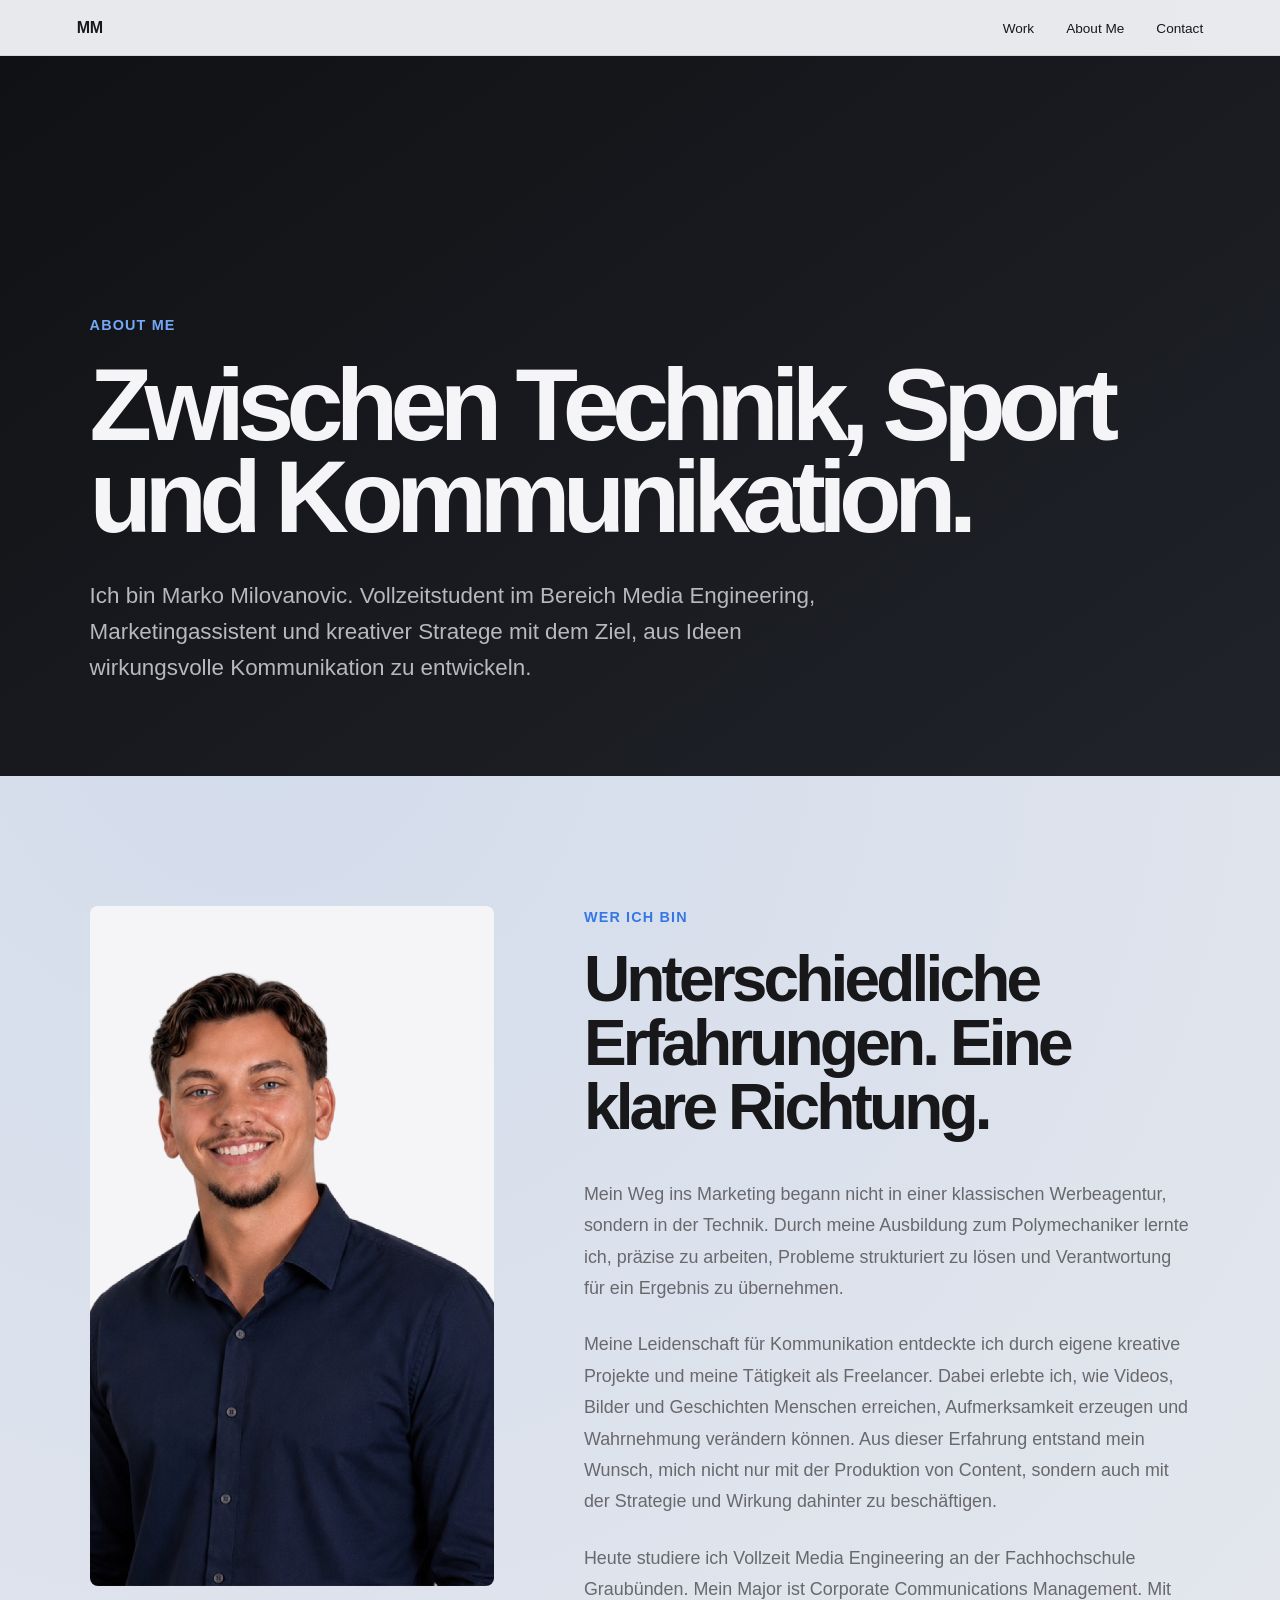
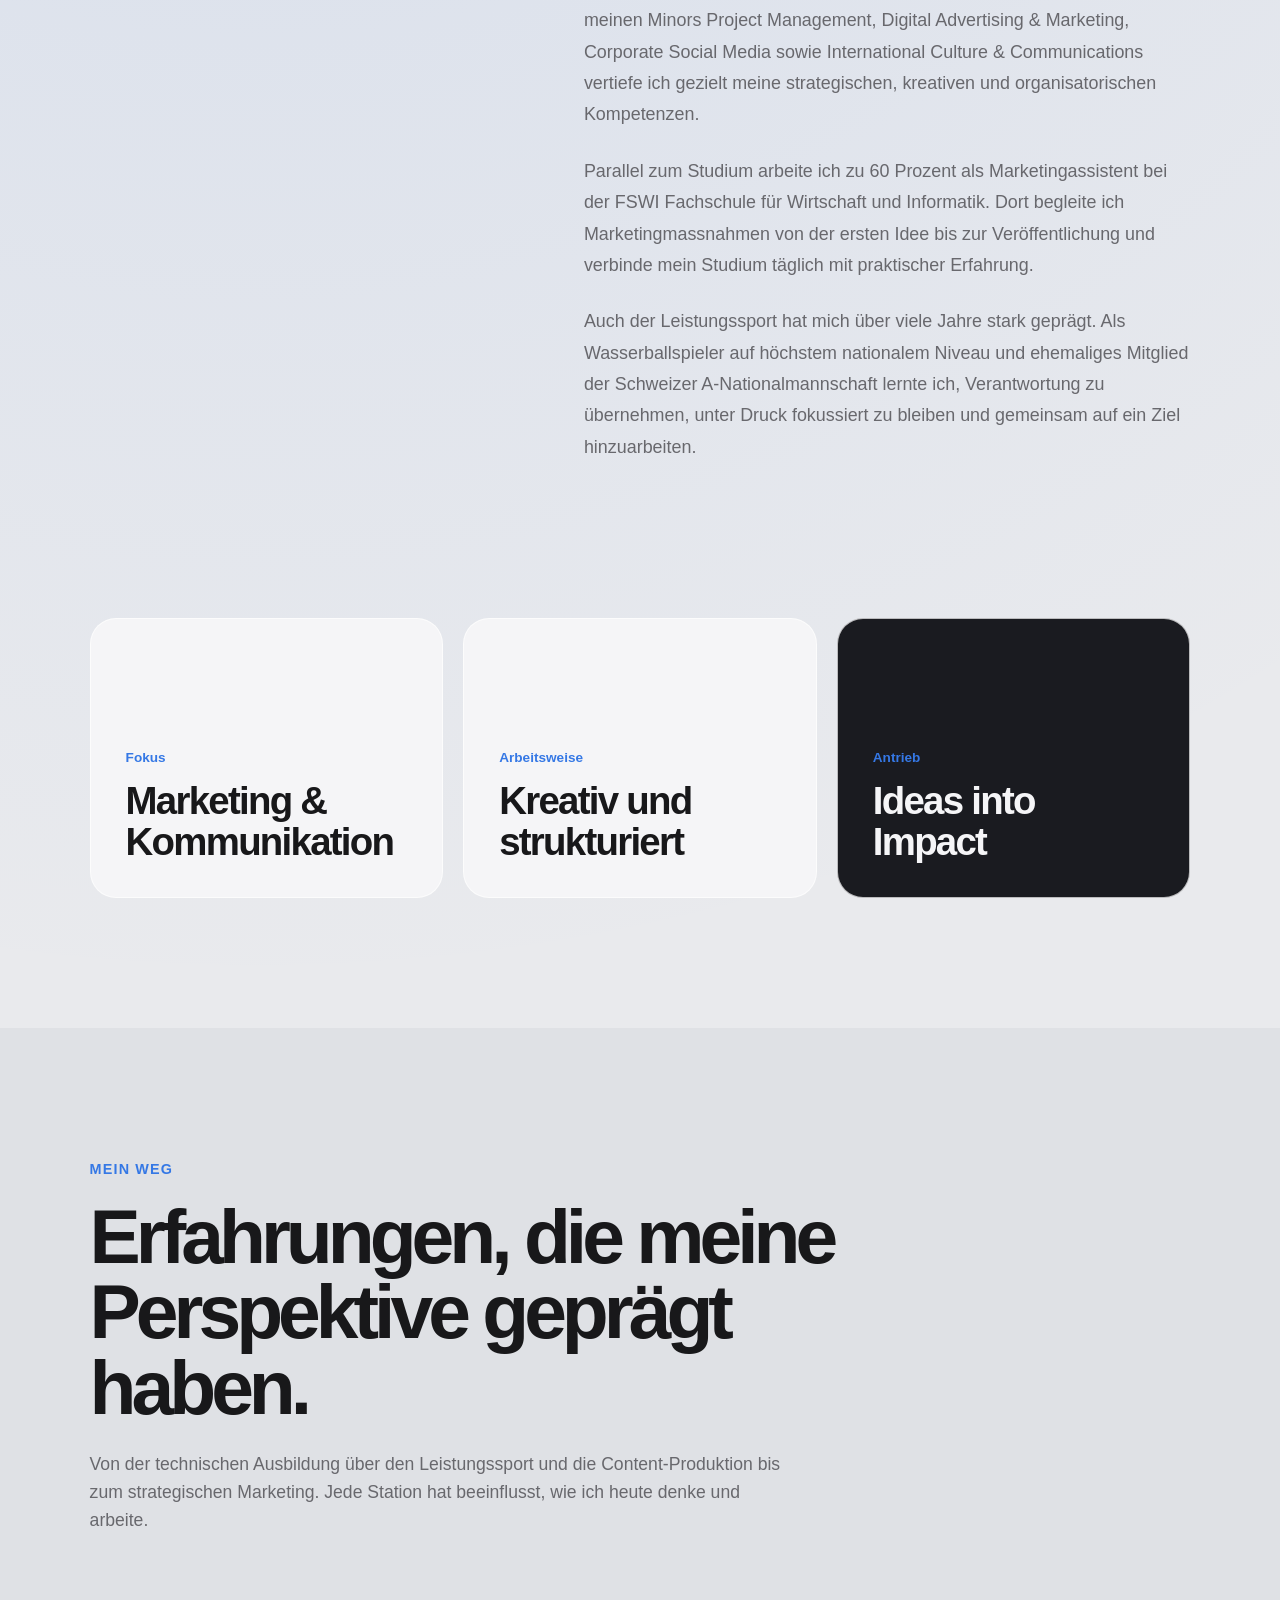
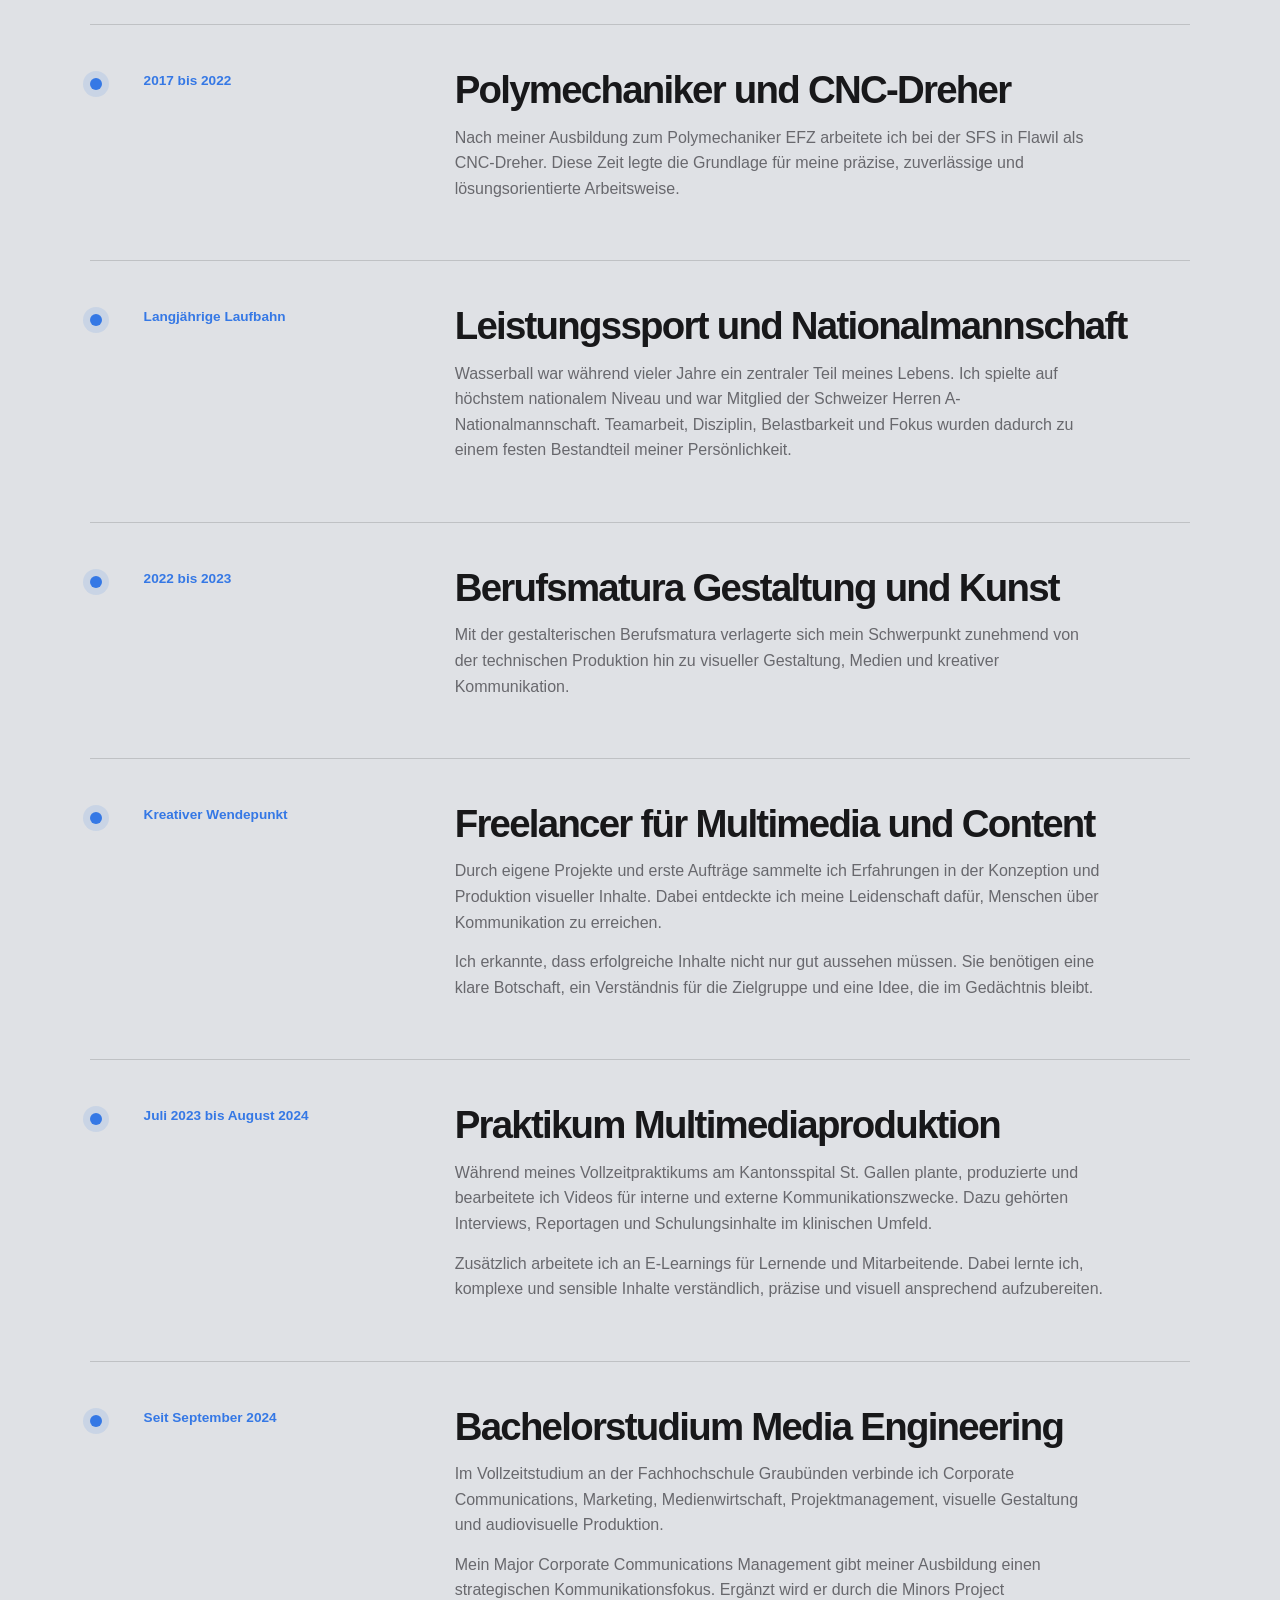
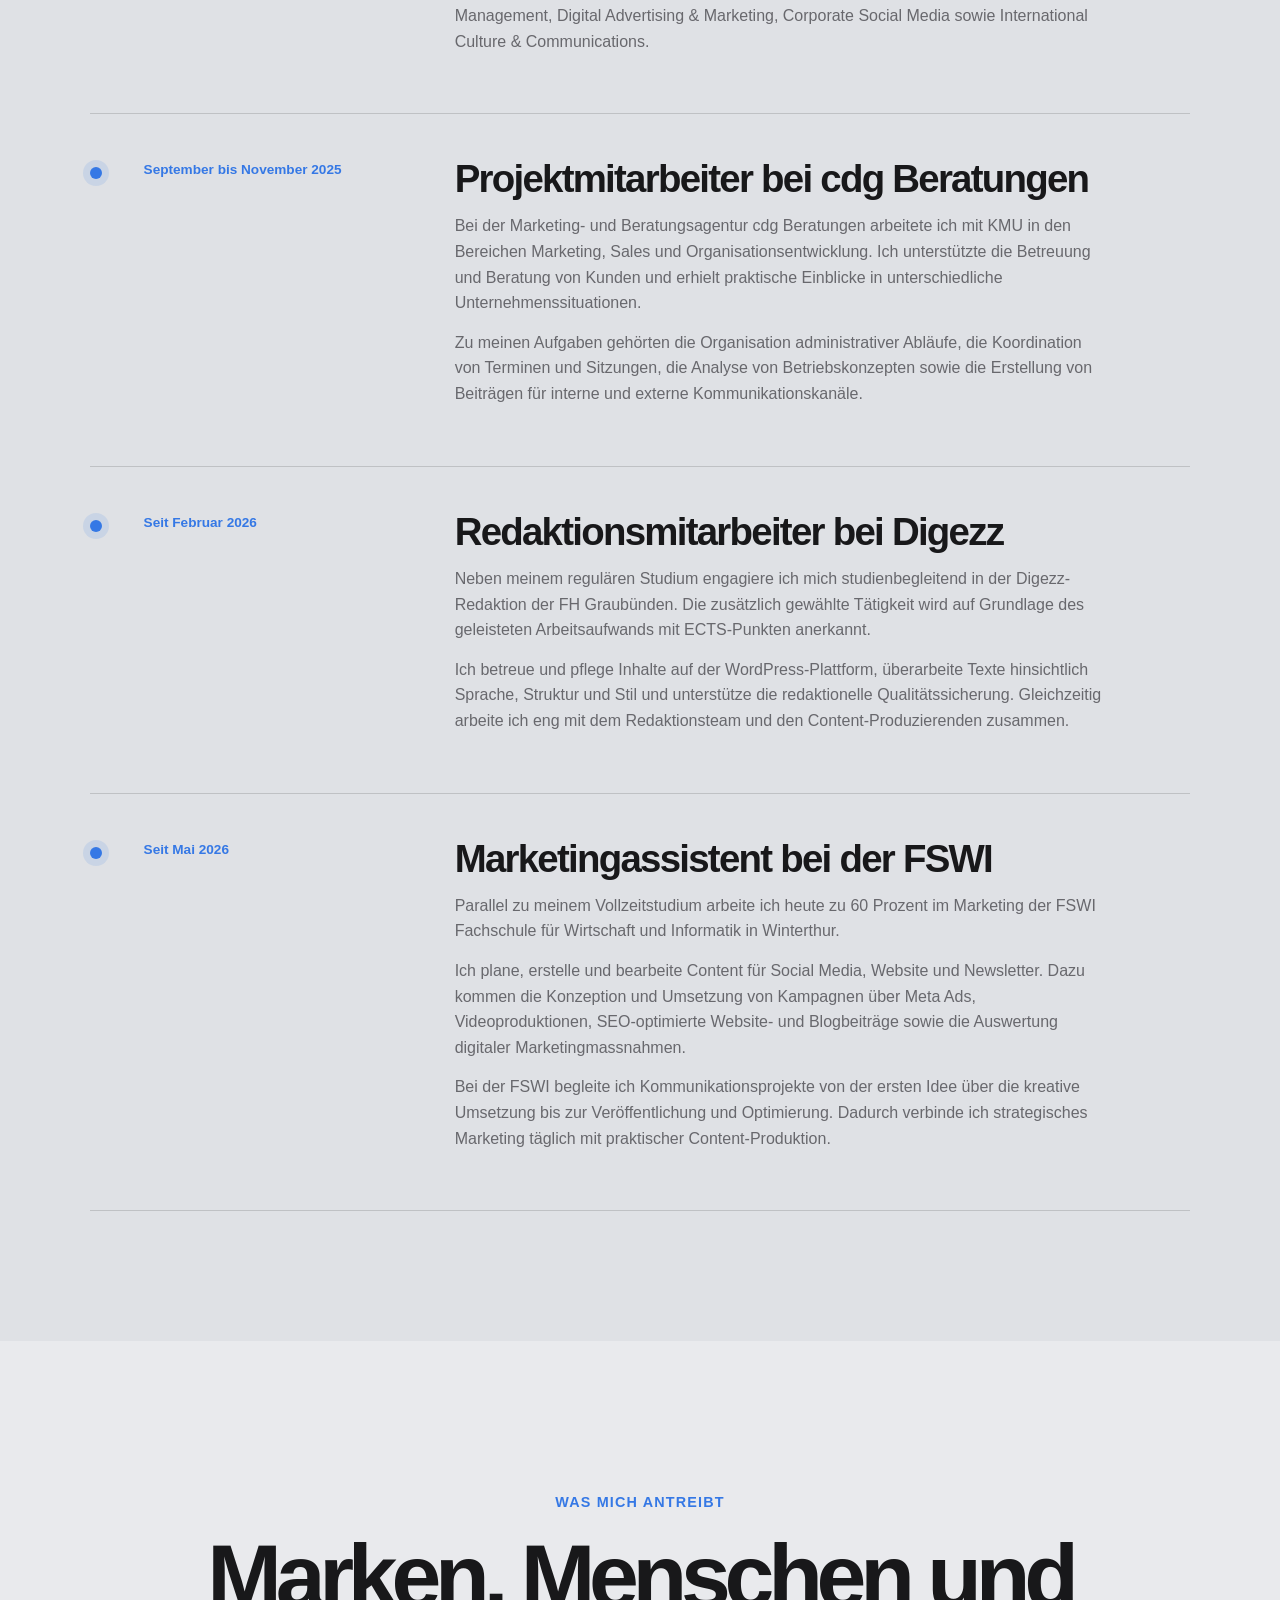
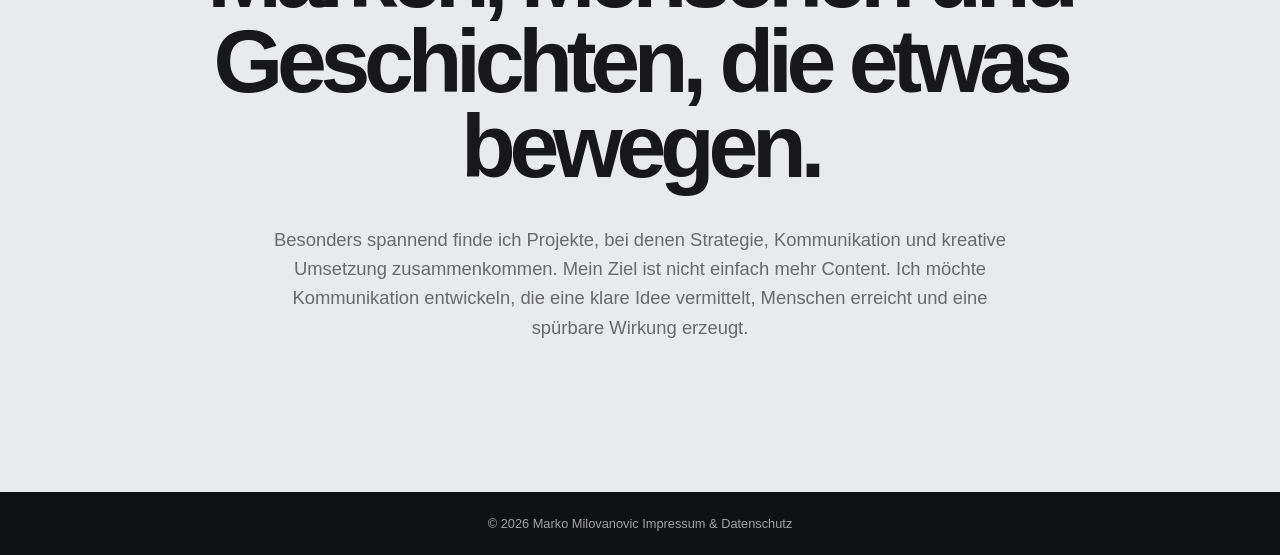
==== commit aaecd151: "Add favicon link and update page title in about.html mm" ====
--- a/about.html
+++ b/about.html
@@ -18,7 +18,13 @@
 
   <link rel="stylesheet" href="styles.css" />
 </head>
-
+<title>Marko Milovanovic</title>
+
+<link
+  rel="icon"
+  type="image/svg+xml"
+  href="favicon.svg"
+/>
 <body class="page-about">
 
   <div class="page-wrap">
@@ -684,4 +690,4 @@
 
 </body>
 
-</html>+</html>
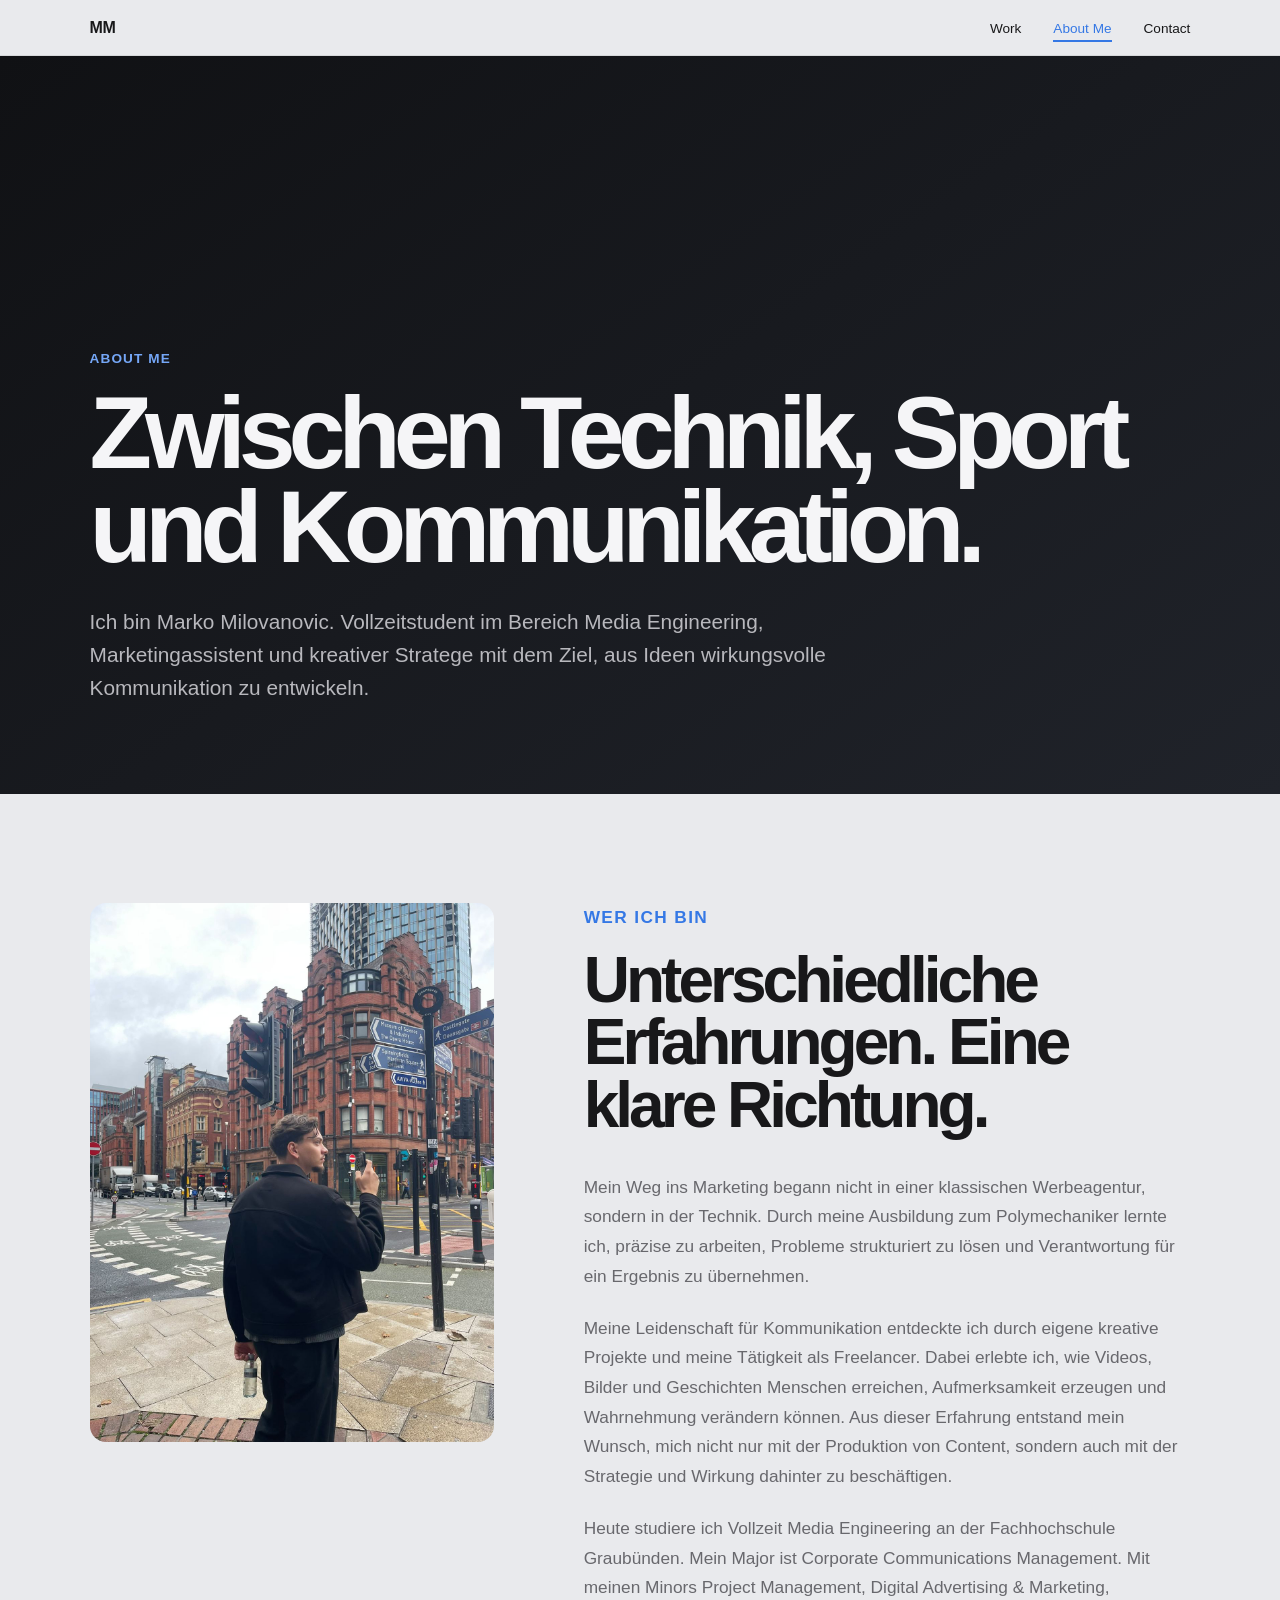
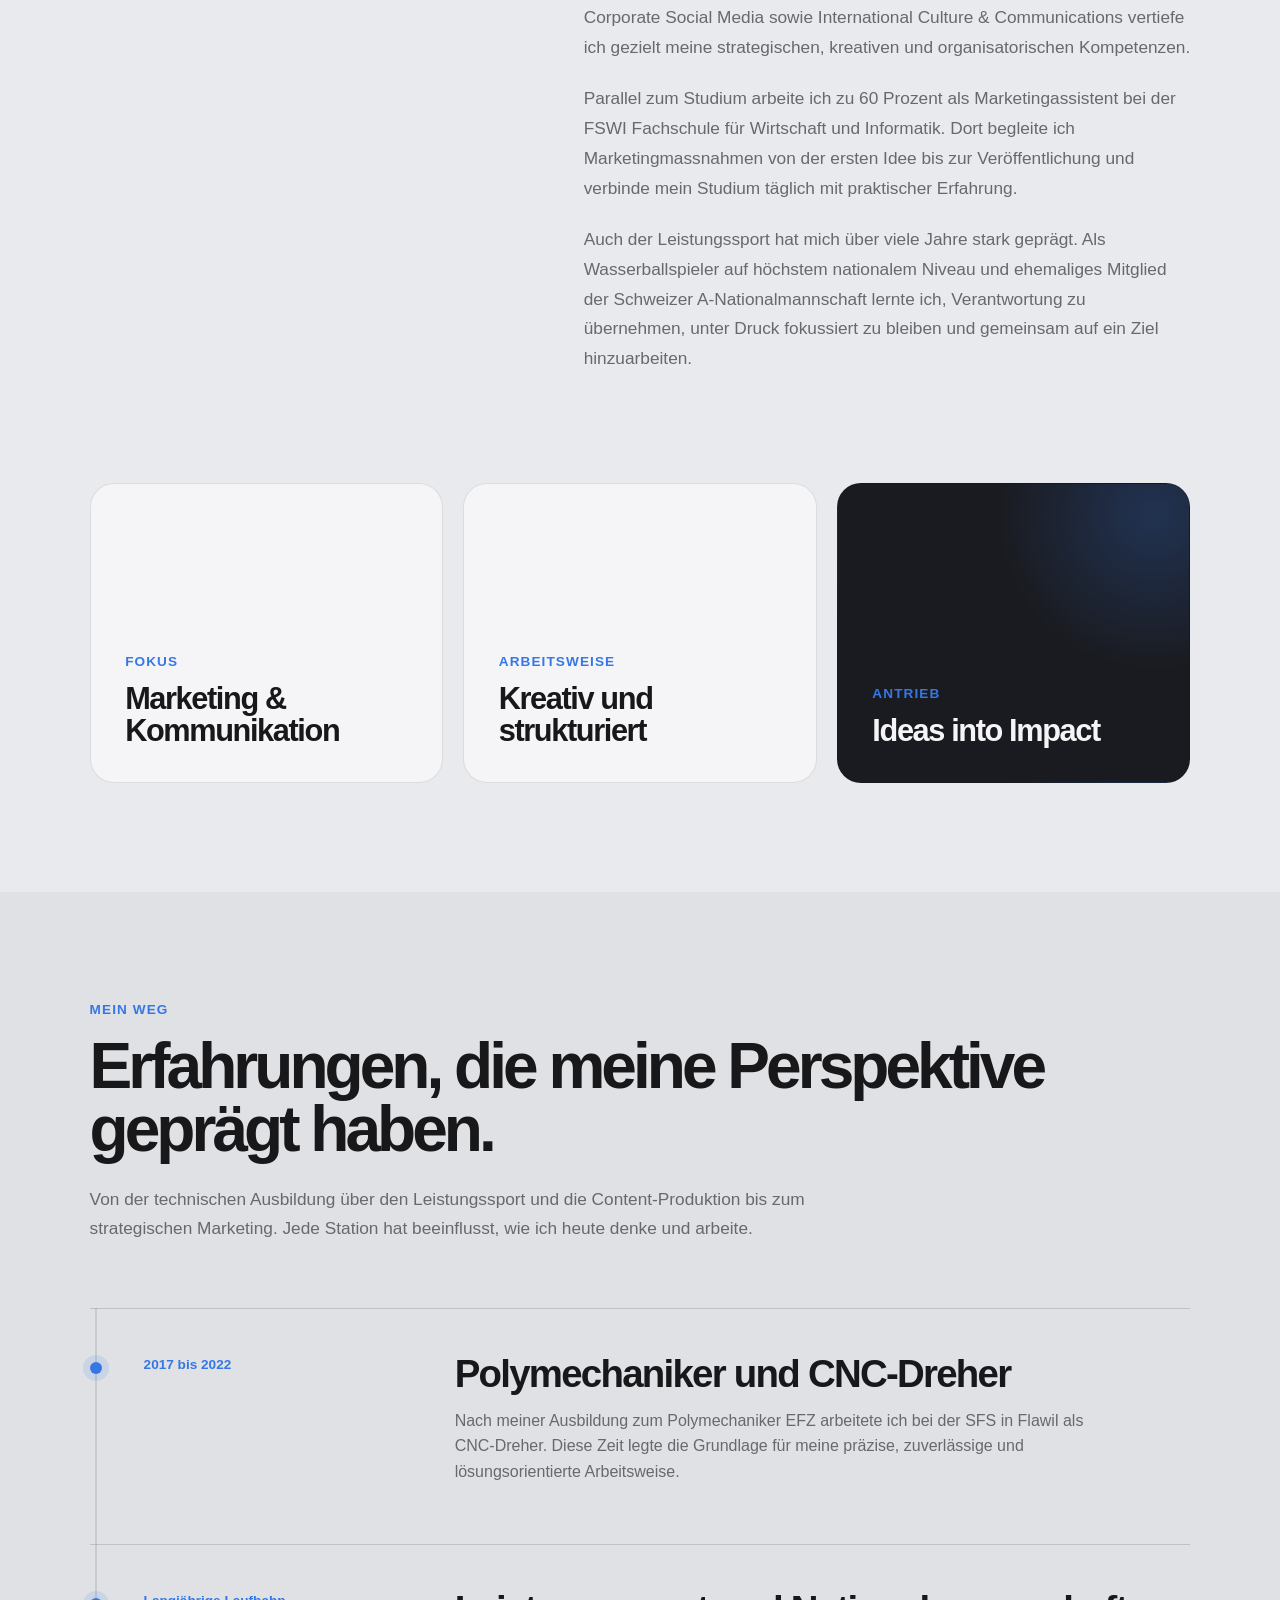
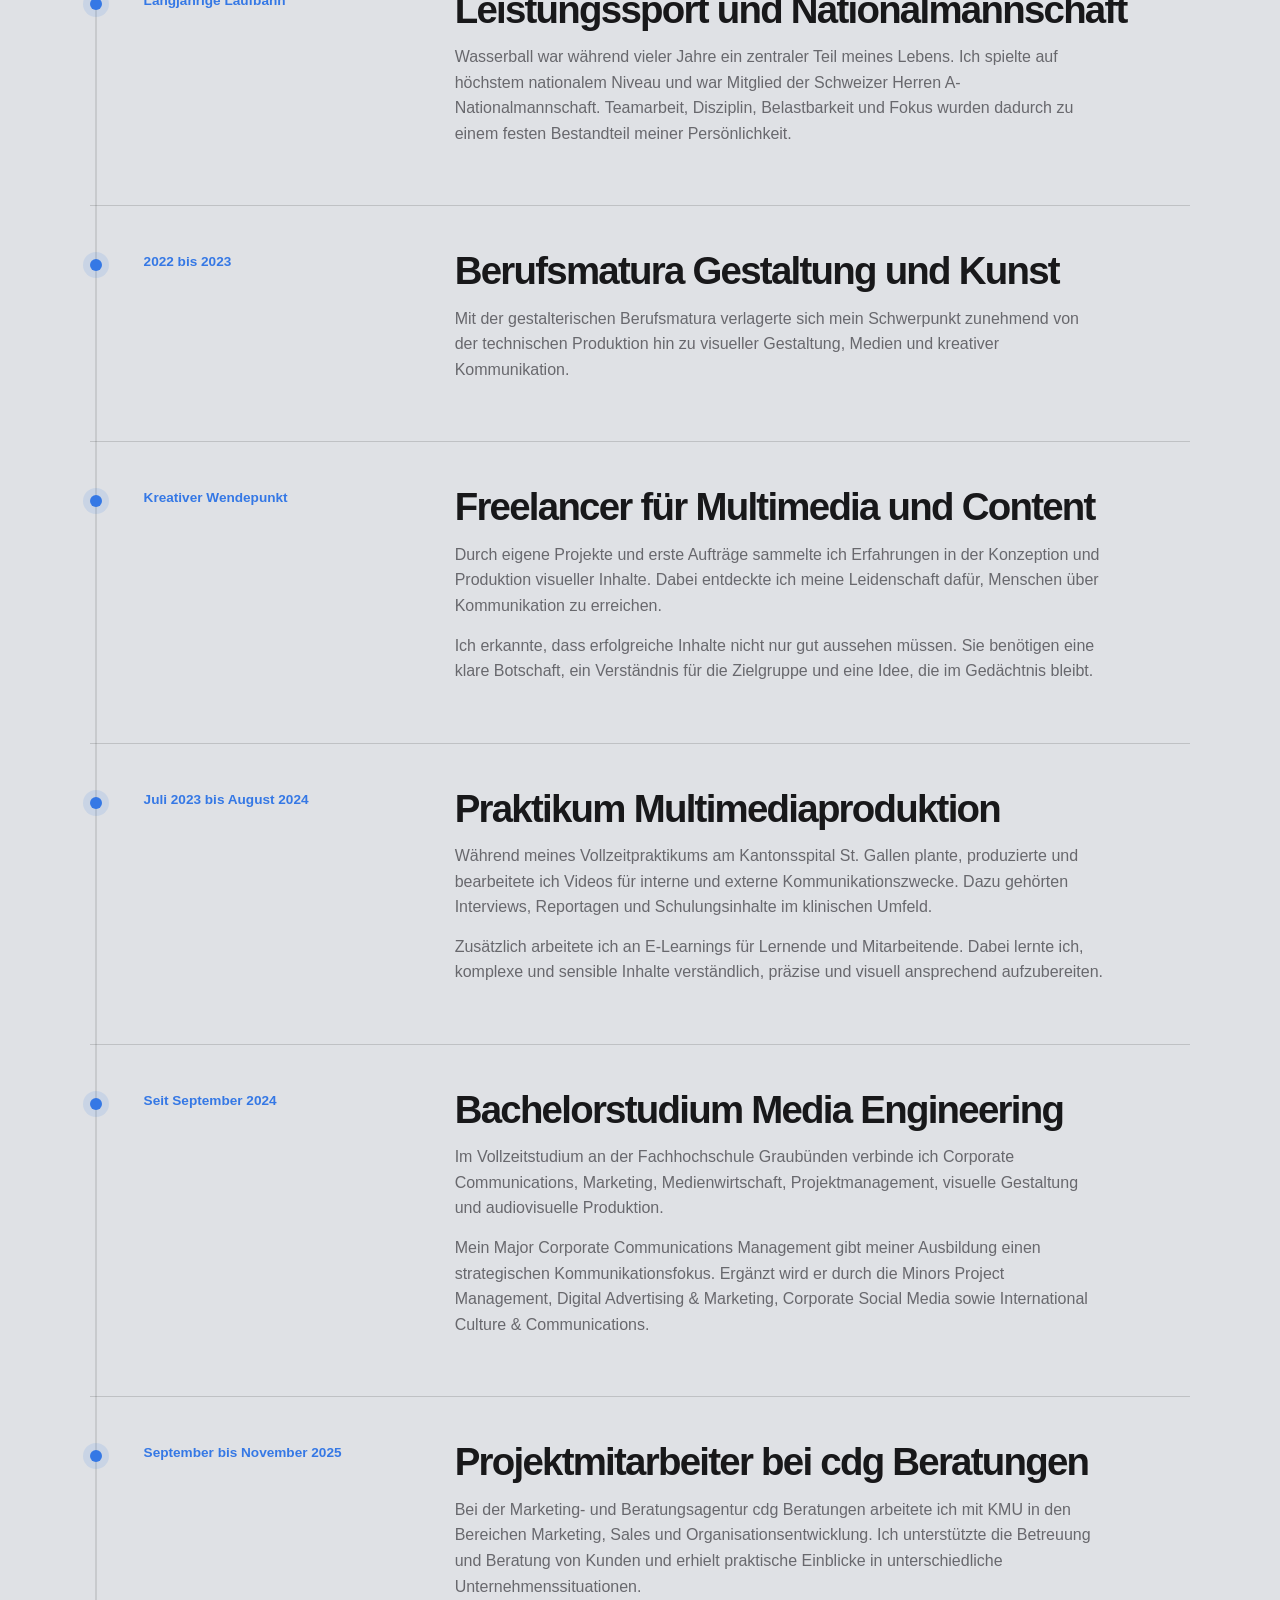
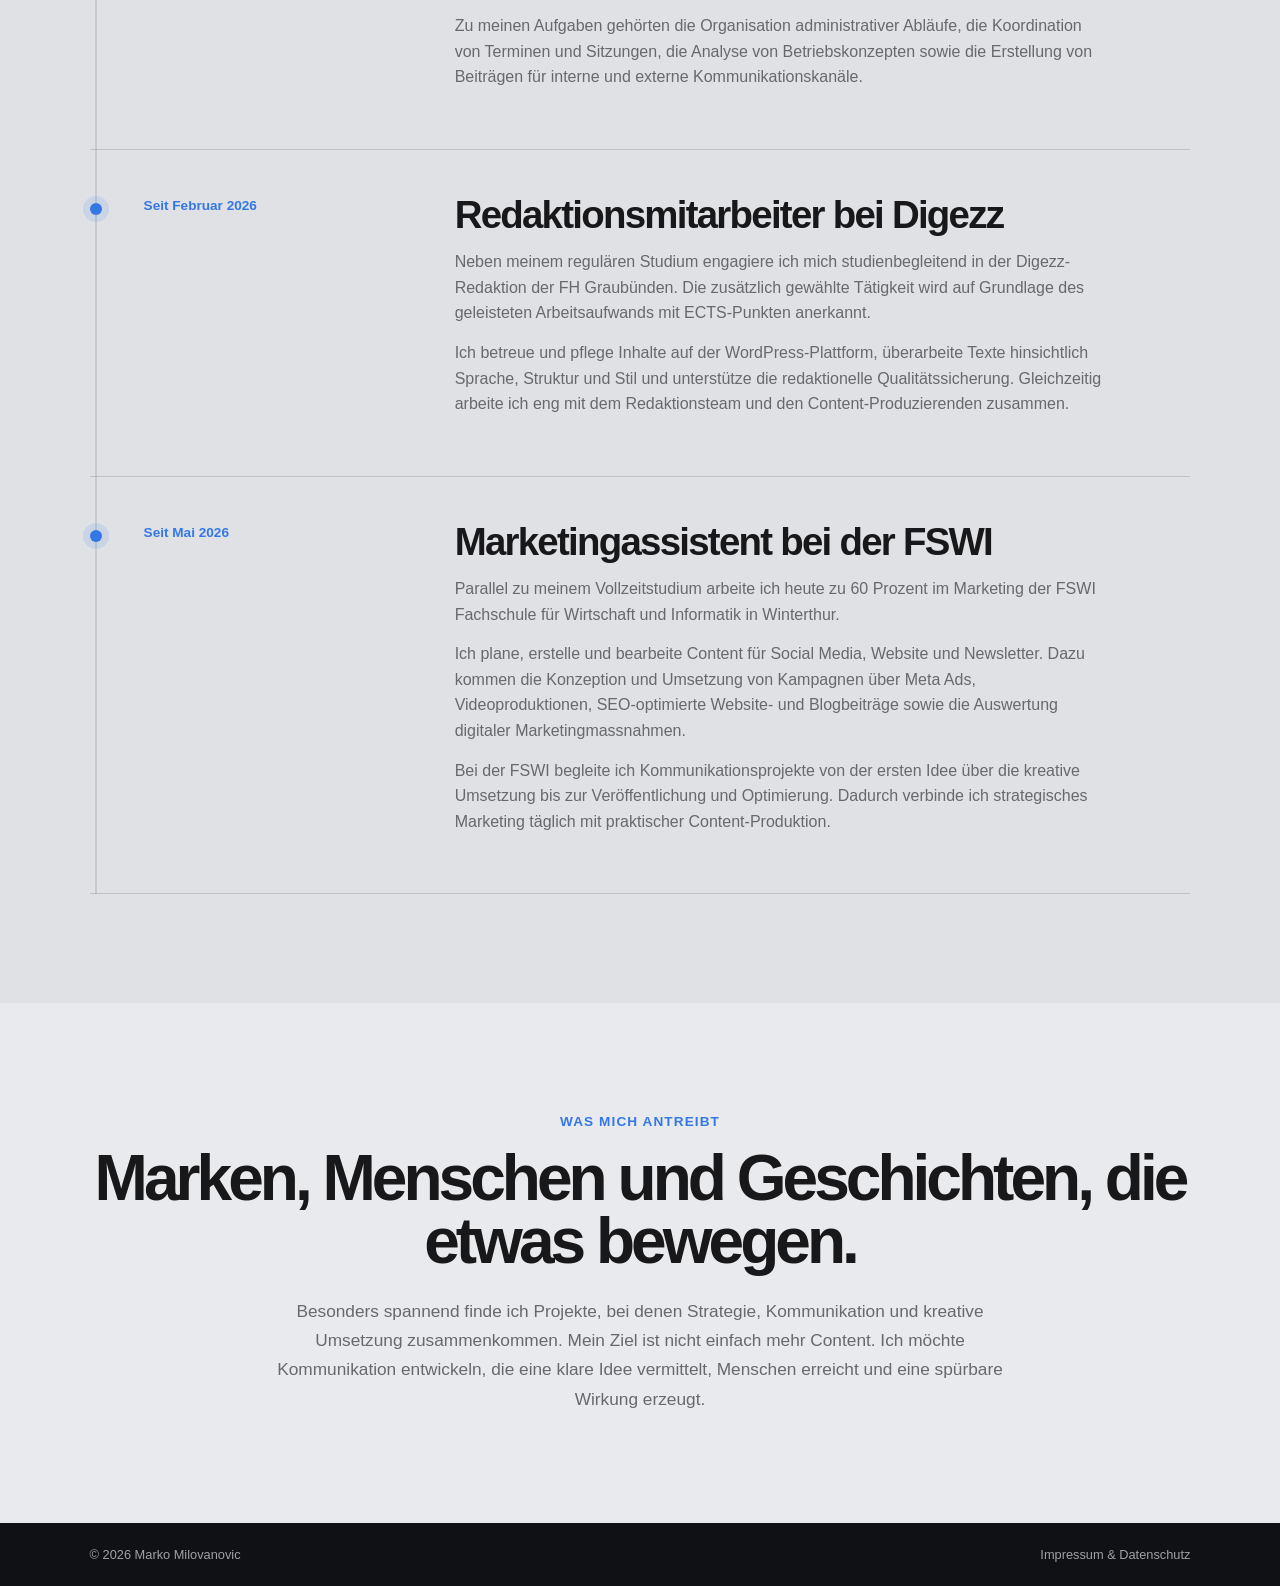
==== commit c4a19cdb: "mm" ====
--- a/about.html
+++ b/about.html
@@ -1,693 +1,183 @@
 <!DOCTYPE html>
 <html lang="de">
-
 <head>
   <meta charset="UTF-8" />
+  <meta name="viewport" content="width=device-width, initial-scale=1.0" />
+  <meta name="description" content="Über Marko Milovanovic und seinen Weg von Technik und Leistungssport zu Marketing, Kommunikation und Content." />
+  <title>About Me – Marko Milovanovic</title>
+  <link rel="canonical" href="https://markomilovanovic.ch/about.html" />
+  <link rel="icon" type="image/svg+xml" href="favicon.svg?v=2" />
+  <link rel="icon" type="image/png" sizes="32x32" href="favicon-32.png?v=2" />
+  <link rel="apple-touch-icon" href="apple-touch-icon.png?v=2" />
+  <meta name="theme-color" content="#101114" />
+  <meta property="og:type" content="website" />
+  <meta property="og:locale" content="de_CH" />
+  <meta property="og:site_name" content="Marko Milovanovic" />
+  <meta property="og:title" content="About Me – Marko Milovanovic" />
+  <meta property="og:description" content="Über Marko Milovanovic und seinen Weg von Technik und Leistungssport zu Marketing, Kommunikation und Content." />
+  <meta property="og:url" content="https://markomilovanovic.ch/about.html" />
+  <meta name="twitter:card" content="summary" />
+  <link rel="stylesheet" href="styles.css" />
+  <script src="script.js" defer></script>
+</head>
 
-  <meta
-    name="viewport"
-    content="width=device-width, initial-scale=1.0"
-  />
+<body>
+  <a class="skip-link" href="#main">Zum Inhalt springen</a>
 
-  <meta
-    name="description"
-    content="Über Marko Milovanovic und seinen Weg von Technik und Leistungssport zu Marketing, Kommunikation und Content."
-  />
+  <!-- HEADER -->
+  <header class="site-header">
+    <a class="logo" href="index.html" aria-label="Zur Startseite">MM</a>
+    <nav aria-label="Hauptnavigation">
+      <ul>
+        <li><a href="index.html#work">Work</a></li>
+        <li><a class="active" href="about.html" aria-current="page">About Me</a></li>
+        <li><a href="contact.html">Contact</a></li>
+      </ul>
+    </nav>
+  </header>
 
-  <title>About Me – Marko Milovanovic</title>
+  <main id="main">
+    <!-- HERO -->
+    <section class="hero hero--about">
+      <div class="hero-content">
+        <p class="hero-label">About Me</p>
+        <h1>Zwischen Technik, Sport und Kommunikation.</h1>
+        <p class="hero-lead">Ich bin Marko Milovanovic. Vollzeitstudent im Bereich Media Engineering, Marketingassistent und kreativer Stratege mit dem Ziel, aus Ideen wirkungsvolle Kommunikation zu entwickeln.</p>
+      </div>
+    </section>
 
-  <link rel="stylesheet" href="styles.css" />
-</head>
-<title>Marko Milovanovic</title>
+    <!-- PERSÖNLICHE VORSTELLUNG -->
+    <section class="split split--about">
+      <div class="portrait"><img src="images/deinFoto.jpg" alt="Porträt von Marko Milovanovic" loading="lazy" decoding="async" width="1200" height="1600" /></div>
+      <div class="prose">
+        <p class="section-label">Wer ich bin</p>
+        <h2>Unterschiedliche Erfahrungen. Eine klare Richtung.</h2>
+        <p>Mein Weg ins Marketing begann nicht in einer klassischen Werbeagentur, sondern in der Technik. Durch meine Ausbildung zum Polymechaniker lernte ich, präzise zu arbeiten, Probleme strukturiert zu lösen und Verantwortung für ein Ergebnis zu übernehmen.</p>
+        <p>Meine Leidenschaft für Kommunikation entdeckte ich durch eigene kreative Projekte und meine Tätigkeit als Freelancer. Dabei erlebte ich, wie Videos, Bilder und Geschichten Menschen erreichen, Aufmerksamkeit erzeugen und Wahrnehmung verändern können. Aus dieser Erfahrung entstand mein Wunsch, mich nicht nur mit der Produktion von Content, sondern auch mit der Strategie und Wirkung dahinter zu beschäftigen.</p>
+        <p>Heute studiere ich Vollzeit Media Engineering an der Fachhochschule Graubünden. Mein Major ist Corporate Communications Management. Mit meinen Minors Project Management, Digital Advertising &amp; Marketing, Corporate Social Media sowie International Culture &amp; Communications vertiefe ich gezielt meine strategischen, kreativen und organisatorischen Kompetenzen.</p>
+        <p>Parallel zum Studium arbeite ich zu 60 Prozent als Marketingassistent bei der FSWI Fachschule für Wirtschaft und Informatik. Dort begleite ich Marketingmassnahmen von der ersten Idee bis zur Veröffentlichung und verbinde mein Studium täglich mit praktischer Erfahrung.</p>
+        <p>Auch der Leistungssport hat mich über viele Jahre stark geprägt. Als Wasserballspieler auf höchstem nationalem Niveau und ehemaliges Mitglied der Schweizer A-Nationalmannschaft lernte ich, Verantwortung zu übernehmen, unter Druck fokussiert zu bleiben und gemeinsam auf ein Ziel hinzuarbeiten.</p>
+      </div>
+    </section>
 
-<link
-  rel="icon"
-  type="image/svg+xml"
-  href="favicon.svg"
-/>
-<body class="page-about">
+    <!-- KURZPROFIL -->
+    <section class="section--flush card-grid card-grid--3">
+      <article class="card card--fact">
+        <p class="card-label">Fokus</p>
+        <h3>Marketing &amp; Kommunikation</h3>
+      </article>
+      <article class="card card--fact">
+        <p class="card-label">Arbeitsweise</p>
+        <h3>Kreativ und strukturiert</h3>
+      </article>
+      <article class="card card--fact card--dark">
+        <p class="card-label">Antrieb</p>
+        <h3>Ideas into Impact</h3>
+      </article>
+    </section>
 
-  <div class="page-wrap">
+    <!-- VISUELLE COLLAGE -->
+    <!-- MEIN WEG -->
+    <section class="bg-soft">
+      <div class="section-head">
+        <p class="section-label">Mein Weg</p>
+        <h2>Erfahrungen, die meine Perspektive geprägt haben.</h2>
+        <p>Von der technischen Ausbildung über den Leistungssport und die Content-Produktion bis zum strategischen Marketing. Jede Station hat beeinflusst, wie ich heute denke und arbeite.</p>
+      </div>
+      <div class="timeline">
+        <article class="timeline-item">
+          <div class="timeline-marker"></div>
+          <p class="timeline-date">2017 bis 2022</p>
+          <div class="timeline-content">
+            <h3>Polymechaniker und CNC-Dreher</h3>
+            <p>Nach meiner Ausbildung zum Polymechaniker EFZ arbeitete ich bei der SFS in Flawil als CNC-Dreher. Diese Zeit legte die Grundlage für meine präzise, zuverlässige und lösungsorientierte Arbeitsweise.</p>
+          </div>
+        </article>
+        <article class="timeline-item">
+          <div class="timeline-marker"></div>
+          <p class="timeline-date">Langjährige Laufbahn</p>
+          <div class="timeline-content">
+            <h3>Leistungssport und Nationalmannschaft</h3>
+            <p>Wasserball war während vieler Jahre ein zentraler Teil meines Lebens. Ich spielte auf höchstem nationalem Niveau und war Mitglied der Schweizer Herren A-Nationalmannschaft. Teamarbeit, Disziplin, Belastbarkeit und Fokus wurden dadurch zu einem festen Bestandteil meiner Persönlichkeit.</p>
+          </div>
+        </article>
+        <article class="timeline-item">
+          <div class="timeline-marker"></div>
+          <p class="timeline-date">2022 bis 2023</p>
+          <div class="timeline-content">
+            <h3>Berufsmatura Gestaltung und Kunst</h3>
+            <p>Mit der gestalterischen Berufsmatura verlagerte sich mein Schwerpunkt zunehmend von der technischen Produktion hin zu visueller Gestaltung, Medien und kreativer Kommunikation.</p>
+          </div>
+        </article>
+        <article class="timeline-item">
+          <div class="timeline-marker"></div>
+          <p class="timeline-date">Kreativer Wendepunkt</p>
+          <div class="timeline-content">
+            <h3>Freelancer für Multimedia und Content</h3>
+            <p>Durch eigene Projekte und erste Aufträge sammelte ich Erfahrungen in der Konzeption und Produktion visueller Inhalte. Dabei entdeckte ich meine Leidenschaft dafür, Menschen über Kommunikation zu erreichen.</p>
+            <p>Ich erkannte, dass erfolgreiche Inhalte nicht nur gut aussehen müssen. Sie benötigen eine klare Botschaft, ein Verständnis für die Zielgruppe und eine Idee, die im Gedächtnis bleibt.</p>
+          </div>
+        </article>
+        <article class="timeline-item">
+          <div class="timeline-marker"></div>
+          <p class="timeline-date">Juli 2023 bis August 2024</p>
+          <div class="timeline-content">
+            <h3>Praktikum Multimediaproduktion</h3>
+            <p>Während meines Vollzeitpraktikums am Kantonsspital St. Gallen plante, produzierte und bearbeitete ich Videos für interne und externe Kommunikationszwecke. Dazu gehörten Interviews, Reportagen und Schulungsinhalte im klinischen Umfeld.</p>
+            <p>Zusätzlich arbeitete ich an E-Learnings für Lernende und Mitarbeitende. Dabei lernte ich, komplexe und sensible Inhalte verständlich, präzise und visuell ansprechend aufzubereiten.</p>
+          </div>
+        </article>
+        <article class="timeline-item">
+          <div class="timeline-marker"></div>
+          <p class="timeline-date">Seit September 2024</p>
+          <div class="timeline-content">
+            <h3>Bachelorstudium Media Engineering</h3>
+            <p>Im Vollzeitstudium an der Fachhochschule Graubünden verbinde ich Corporate Communications, Marketing, Medienwirtschaft, Projektmanagement, visuelle Gestaltung und audiovisuelle Produktion.</p>
+            <p>Mein Major Corporate Communications Management gibt meiner Ausbildung einen strategischen Kommunikationsfokus. Ergänzt wird er durch die Minors Project Management, Digital Advertising &amp; Marketing, Corporate Social Media sowie International Culture &amp; Communications.</p>
+          </div>
+        </article>
+        <article class="timeline-item">
+          <div class="timeline-marker"></div>
+          <p class="timeline-date">September bis November 2025</p>
+          <div class="timeline-content">
+            <h3>Projektmitarbeiter bei cdg Beratungen</h3>
+            <p>Bei der Marketing- und Beratungsagentur cdg Beratungen arbeitete ich mit KMU in den Bereichen Marketing, Sales und Organisationsentwicklung. Ich unterstützte die Betreuung und Beratung von Kunden und erhielt praktische Einblicke in unterschiedliche Unternehmenssituationen.</p>
+            <p>Zu meinen Aufgaben gehörten die Organisation administrativer Abläufe, die Koordination von Terminen und Sitzungen, die Analyse von Betriebskonzepten sowie die Erstellung von Beiträgen für interne und externe Kommunikationskanäle.</p>
+          </div>
+        </article>
+        <article class="timeline-item">
+          <div class="timeline-marker"></div>
+          <p class="timeline-date">Seit Februar 2026</p>
+          <div class="timeline-content">
+            <h3>Redaktionsmitarbeiter bei Digezz</h3>
+            <p>Neben meinem regulären Studium engagiere ich mich studienbegleitend in der Digezz-Redaktion der FH Graubünden. Die zusätzlich gewählte Tätigkeit wird auf Grundlage des geleisteten Arbeitsaufwands mit ECTS-Punkten anerkannt.</p>
+            <p>Ich betreue und pflege Inhalte auf der WordPress-Plattform, überarbeite Texte hinsichtlich Sprache, Struktur und Stil und unterstütze die redaktionelle Qualitätssicherung. Gleichzeitig arbeite ich eng mit dem Redaktionsteam und den Content-Produzierenden zusammen.</p>
+          </div>
+        </article>
+        <article class="timeline-item">
+          <div class="timeline-marker"></div>
+          <p class="timeline-date">Seit Mai 2026</p>
+          <div class="timeline-content">
+            <h3>Marketingassistent bei der FSWI</h3>
+            <p>Parallel zu meinem Vollzeitstudium arbeite ich heute zu 60 Prozent im Marketing der FSWI Fachschule für Wirtschaft und Informatik in Winterthur.</p>
+            <p>Ich plane, erstelle und bearbeite Content für Social Media, Website und Newsletter. Dazu kommen die Konzeption und Umsetzung von Kampagnen über Meta Ads, Videoproduktionen, SEO-optimierte Website- und Blogbeiträge sowie die Auswertung digitaler Marketingmassnahmen.</p>
+            <p>Bei der FSWI begleite ich Kommunikationsprojekte von der ersten Idee über die kreative Umsetzung bis zur Veröffentlichung und Optimierung. Dadurch verbinde ich strategisches Marketing täglich mit praktischer Content-Produktion.</p>
+          </div>
+        </article>
+      </div>
+    </section>
 
-    <!-- HEADER -->
-    <header class="main-header">
-
-      <a
-        class="logo"
-        href="index.html"
-        aria-label="Zur Startseite"
-      >
-        MM
-      </a>
-
-      <nav aria-label="Hauptnavigation">
-        <ul>
-          <li>
-            <a href="index.html#work">Work</a>
-          </li>
-
-          <li>
-            <a href="about.html">About Me</a>
-          </li>
-
-          <li>
-            <a href="contact.html">Contact</a>
-          </li>
-        </ul>
-      </nav>
-
-    </header>
-
-    <main class="about-page">
-
-      <!-- HERO -->
-      <section class="about-hero">
-
-        <p class="about-eyebrow">
-          About Me
-        </p>
-
-        <h1>
-          Zwischen Technik, Sport und Kommunikation.
-        </h1>
-
-        <p class="about-lead">
-          Ich bin Marko Milovanovic. Vollzeitstudent im Bereich Media
-          Engineering, Marketingassistent und kreativer Stratege mit dem
-          Ziel, aus Ideen wirkungsvolle Kommunikation zu entwickeln.
-        </p>
-
-      </section>
-
-      <!-- PERSÖNLICHE VORSTELLUNG -->
-      <section class="about-introduction">
-
-        <div class="about-portrait">
-
-          <img
-            src="images/deinFoto.jpg"
-            alt="Porträt von Marko Milovanovic"
-          />
-
-        </div>
-
-        <div class="about-story">
-
-          <p class="section-label">
-            Wer ich bin
-          </p>
-
-          <h2>
-            Unterschiedliche Erfahrungen. Eine klare Richtung.
-          </h2>
-
-          <p>
-            Mein Weg ins Marketing begann nicht in einer klassischen
-            Werbeagentur, sondern in der Technik. Durch meine Ausbildung
-            zum Polymechaniker lernte ich, präzise zu arbeiten, Probleme
-            strukturiert zu lösen und Verantwortung für ein Ergebnis zu
-            übernehmen.
-          </p>
-
-          <p>
-            Meine Leidenschaft für Kommunikation entdeckte ich durch eigene
-            kreative Projekte und meine Tätigkeit als Freelancer. Dabei
-            erlebte ich, wie Videos, Bilder und Geschichten Menschen
-            erreichen, Aufmerksamkeit erzeugen und Wahrnehmung verändern
-            können. Aus dieser Erfahrung entstand mein Wunsch, mich nicht
-            nur mit der Produktion von Content, sondern auch mit der
-            Strategie und Wirkung dahinter zu beschäftigen.
-          </p>
-
-          <p>
-            Heute studiere ich Vollzeit Media Engineering an der
-            Fachhochschule Graubünden. Mein Major ist Corporate
-            Communications Management. Mit meinen Minors Project Management,
-            Digital Advertising & Marketing, Corporate Social Media sowie
-            International Culture & Communications vertiefe ich gezielt
-            meine strategischen, kreativen und organisatorischen Kompetenzen.
-          </p>
-
-          <p>
-            Parallel zum Studium arbeite ich zu 60 Prozent als
-            Marketingassistent bei der FSWI Fachschule für Wirtschaft und
-            Informatik. Dort begleite ich Marketingmassnahmen von der ersten
-            Idee bis zur Veröffentlichung und verbinde mein Studium täglich
-            mit praktischer Erfahrung.
-          </p>
-
-          <p>
-            Auch der Leistungssport hat mich über viele Jahre stark geprägt.
-            Als Wasserballspieler auf höchstem nationalem Niveau und
-            ehemaliges Mitglied der Schweizer A-Nationalmannschaft lernte
-            ich, Verantwortung zu übernehmen, unter Druck fokussiert zu
-            bleiben und gemeinsam auf ein Ziel hinzuarbeiten.
-          </p>
-
-        </div>
-
-      </section>
-
-      <!-- KURZPROFIL -->
-      <section class="about-facts">
-
-        <article class="fact-card">
-
-          <p class="fact-label">
-            Fokus
-          </p>
-
-          <h3>
-            Marketing & Kommunikation
-          </h3>
-
-        </article>
-
-        <article class="fact-card">
-
-          <p class="fact-label">
-            Arbeitsweise
-          </p>
-
-          <h3>
-            Kreativ und strukturiert
-          </h3>
-
-        </article>
-
-        <article class="fact-card">
-
-          <p class="fact-label">
-            Antrieb
-          </p>
-
-          <h3>
-            Ideas into Impact
-          </h3>
-
-        </article>
-
-      </section>
-
-<!-- VISUELLE COLLAGE -->
-<section class="visual-journey">
-
-  <div class="visual-heading">
-
-    <p class="section-label">
-      Momente meines Weges
-    </p>
-
-    <h2>
-      Nicht nur Stationen. Erfahrungen, die bleiben.
-    </h2>
-
-  </div>
-
-  <div class="visual-grid">
-
-    <!-- WASSERBALL -->
-    <figure class="visual-item visual-waterball">
-
-      <img
-        src="images/wasserball.JPG"
-        alt="Marko Milovanovic beim Wasserball"
-      />
-
-      <figcaption>
-        <span>Leistungssport</span>
-        Wasserball
-      </figcaption>
-
-    </figure>
-
-    <!-- FREELANCER -->
-    <figure class="visual-item visual-freelancer">
-
-      <img
-        src="images/freelancer.jpg"
-        alt="Videoproduktion als Freelancer"
-      />
-
-      <figcaption>
-        <span>Kreativer Einstieg</span>
-        Freelancing
-      </figcaption>
-
-    </figure>
-
-    <!-- NATIONALMANNSCHAFT -->
-    <figure class="visual-item visual-nationalteam">
-
-      <img
-        src="images/nationalmanschaft.jpg"
-        alt="Schweizer Wasserball-Nationalmannschaft"
-      />
-
-      <figcaption>
-        <span>Team und Verantwortung</span>
-        Nationalmannschaft
-      </figcaption>
-
-    </figure>
-
-    <!-- POLYMECHANIKER -->
-    <figure class="visual-item visual-polymechaniker">
-
-      <img
-        src="images/polymechaniker.jpg"
-        alt="Marko Milovanovic als Polymechaniker"
-      />
-
-      <figcaption>
-        <span>Technische Grundlage</span>
-        Polymechaniker
-      </figcaption>
-
-    </figure>
-
-    <!-- KANTONSSPITAL -->
-    <figure class="visual-item visual-kssg">
-
-      <img
-        src="images/kssg.png"
-        alt="Videoproduktion im Kantonsspital St. Gallen"
-      />
-
-      <figcaption>
-        <span>Multimediaproduktion</span>
-        Kantonsspital St. Gallen
-      </figcaption>
-
-    </figure>
-
-    <!-- TONAUFNAHMEN -->
-    <figure class="visual-item visual-audio">
-
-      <img
-        src="images/ton.jpg"
-        alt="Tonaufnahme bei einer Multimediaproduktion"
-      />
-
-      <figcaption>
-        <span>Produktion</span>
-        Bild und Ton
-      </figcaption>
-
-    </figure>
-
-    <!-- FUSSBALL -->
-    <figure class="visual-item visual-football">
-
-      <img
-        src="images/fussball.jpeg"
-        alt="Marko Milovanovic beim Fussball"
-      />
-
-      <figcaption>
-        <span>Ausgleich</span>
-        Fussball
-      </figcaption>
-
-    </figure>
-
-    <!-- KUNST -->
-    <figure class="visual-item visual-art">
-
-      <img
-        src="images/kunstmueseum.jpg"
-        alt="Marko Milovanovic in einem Kunstmuseum"
-      />
-
-      <figcaption>
-        <span>Inspiration</span>
-        Kunst und Kultur
-      </figcaption>
-
-    </figure>
-
-  </div>
-
-</section>
-
-      <!-- MEIN WEG -->
-      <section class="journey-section">
-
-        <div class="journey-heading">
-
-          <p class="section-label">
-            Mein Weg
-          </p>
-
-          <h2>
-            Erfahrungen, die meine Perspektive geprägt haben.
-          </h2>
-
-          <p>
-            Von der technischen Ausbildung über den Leistungssport und die
-            Content-Produktion bis zum strategischen Marketing. Jede Station
-            hat beeinflusst, wie ich heute denke und arbeite.
-          </p>
-
-        </div>
-
-        <div class="journey-list">
-
-          <!-- POLYMECHANIKER -->
-          <article class="journey-item">
-
-            <div class="journey-marker"></div>
-
-            <div class="journey-meta">
-              <p>2017 bis 2022</p>
-            </div>
-
-            <div class="journey-content">
-
-              <h3>
-                Polymechaniker und CNC-Dreher
-              </h3>
-
-              <p>
-                Nach meiner Ausbildung zum Polymechaniker EFZ arbeitete ich
-                bei der SFS in Flawil als CNC-Dreher. Diese Zeit legte die
-                Grundlage für meine präzise, zuverlässige und
-                lösungsorientierte Arbeitsweise.
-              </p>
-
-            </div>
-
-          </article>
-
-          <!-- WASSERBALL -->
-          <article class="journey-item">
-
-            <div class="journey-marker"></div>
-
-            <div class="journey-meta">
-              <p>Langjährige Laufbahn</p>
-            </div>
-
-            <div class="journey-content">
-
-              <h3>
-                Leistungssport und Nationalmannschaft
-              </h3>
-
-              <p>
-                Wasserball war während vieler Jahre ein zentraler Teil
-                meines Lebens. Ich spielte auf höchstem nationalem Niveau
-                und war Mitglied der Schweizer Herren A-Nationalmannschaft.
-                Teamarbeit, Disziplin, Belastbarkeit und Fokus wurden dadurch
-                zu einem festen Bestandteil meiner Persönlichkeit.
-              </p>
-
-            </div>
-
-          </article>
-
-          <!-- BERUFSMATURA -->
-          <article class="journey-item">
-
-            <div class="journey-marker"></div>
-
-            <div class="journey-meta">
-              <p>2022 bis 2023</p>
-            </div>
-
-            <div class="journey-content">
-
-              <h3>
-                Berufsmatura Gestaltung und Kunst
-              </h3>
-
-              <p>
-                Mit der gestalterischen Berufsmatura verlagerte sich mein
-                Schwerpunkt zunehmend von der technischen Produktion hin zu
-                visueller Gestaltung, Medien und kreativer Kommunikation.
-              </p>
-
-            </div>
-
-          </article>
-
-          <!-- FREELANCER -->
-          <article class="journey-item">
-
-            <div class="journey-marker"></div>
-
-            <div class="journey-meta">
-              <p>Kreativer Wendepunkt</p>
-            </div>
-
-            <div class="journey-content">
-
-              <h3>
-                Freelancer für Multimedia und Content
-              </h3>
-
-              <p>
-                Durch eigene Projekte und erste Aufträge sammelte ich
-                Erfahrungen in der Konzeption und Produktion visueller
-                Inhalte. Dabei entdeckte ich meine Leidenschaft dafür,
-                Menschen über Kommunikation zu erreichen.
-              </p>
-
-              <p>
-                Ich erkannte, dass erfolgreiche Inhalte nicht nur gut
-                aussehen müssen. Sie benötigen eine klare Botschaft, ein
-                Verständnis für die Zielgruppe und eine Idee, die im
-                Gedächtnis bleibt.
-              </p>
-
-            </div>
-
-          </article>
-
-          <!-- KANTONSSPITAL -->
-          <article class="journey-item">
-
-            <div class="journey-marker"></div>
-
-            <div class="journey-meta">
-              <p>Juli 2023 bis August 2024</p>
-            </div>
-
-            <div class="journey-content">
-
-              <h3>
-                Praktikum Multimediaproduktion
-              </h3>
-
-              <p>
-                Während meines Vollzeitpraktikums am Kantonsspital
-                St. Gallen plante, produzierte und bearbeitete ich Videos
-                für interne und externe Kommunikationszwecke. Dazu gehörten
-                Interviews, Reportagen und Schulungsinhalte im klinischen
-                Umfeld.
-              </p>
-
-              <p>
-                Zusätzlich arbeitete ich an E-Learnings für Lernende und
-                Mitarbeitende. Dabei lernte ich, komplexe und sensible
-                Inhalte verständlich, präzise und visuell ansprechend
-                aufzubereiten.
-              </p>
-
-            </div>
-
-          </article>
-
-          <!-- STUDIUM -->
-          <article class="journey-item">
-
-            <div class="journey-marker"></div>
-
-            <div class="journey-meta">
-              <p>Seit September 2024</p>
-            </div>
-
-            <div class="journey-content">
-
-              <h3>
-                Bachelorstudium Media Engineering
-              </h3>
-
-              <p>
-                Im Vollzeitstudium an der Fachhochschule Graubünden verbinde
-                ich Corporate Communications, Marketing, Medienwirtschaft,
-                Projektmanagement, visuelle Gestaltung und audiovisuelle
-                Produktion.
-              </p>
-
-              <p>
-                Mein Major Corporate Communications Management gibt meiner
-                Ausbildung einen strategischen Kommunikationsfokus. Ergänzt
-                wird er durch die Minors Project Management, Digital
-                Advertising & Marketing, Corporate Social Media sowie
-                International Culture & Communications.
-              </p>
-
-            </div>
-
-          </article>
-
-          <!-- CDG -->
-          <article class="journey-item">
-
-            <div class="journey-marker"></div>
-
-            <div class="journey-meta">
-              <p>September bis November 2025</p>
-            </div>
-
-            <div class="journey-content">
-
-              <h3>
-                Projektmitarbeiter bei cdg Beratungen
-              </h3>
-
-              <p>
-                Bei der Marketing- und Beratungsagentur cdg Beratungen
-                arbeitete ich mit KMU in den Bereichen Marketing, Sales und
-                Organisationsentwicklung. Ich unterstützte die Betreuung
-                und Beratung von Kunden und erhielt praktische Einblicke
-                in unterschiedliche Unternehmenssituationen.
-              </p>
-
-              <p>
-                Zu meinen Aufgaben gehörten die Organisation
-                administrativer Abläufe, die Koordination von Terminen und
-                Sitzungen, die Analyse von Betriebskonzepten sowie die
-                Erstellung von Beiträgen für interne und externe
-                Kommunikationskanäle.
-              </p>
-
-            </div>
-
-          </article>
-
-          <!-- DIGEZZ -->
-          <article class="journey-item">
-
-            <div class="journey-marker"></div>
-
-            <div class="journey-meta">
-              <p>Seit Februar 2026</p>
-            </div>
-
-            <div class="journey-content">
-
-              <h3>
-                Redaktionsmitarbeiter bei Digezz
-              </h3>
-
-              <p>
-                Neben meinem regulären Studium engagiere ich mich
-                studienbegleitend in der Digezz-Redaktion der FH Graubünden.
-                Die zusätzlich gewählte Tätigkeit wird auf Grundlage des
-                geleisteten Arbeitsaufwands mit ECTS-Punkten anerkannt.
-              </p>
-
-              <p>
-                Ich betreue und pflege Inhalte auf der WordPress-Plattform,
-                überarbeite Texte hinsichtlich Sprache, Struktur und Stil
-                und unterstütze die redaktionelle Qualitätssicherung.
-                Gleichzeitig arbeite ich eng mit dem Redaktionsteam und den
-                Content-Produzierenden zusammen.
-              </p>
-
-            </div>
-
-          </article>
-
-          <!-- FSWI -->
-          <article class="journey-item">
-
-            <div class="journey-marker"></div>
-
-            <div class="journey-meta">
-              <p>Seit Mai 2026</p>
-            </div>
-
-            <div class="journey-content">
-
-              <h3>
-                Marketingassistent bei der FSWI
-              </h3>
-
-              <p>
-                Parallel zu meinem Vollzeitstudium arbeite ich heute zu
-                60 Prozent im Marketing der FSWI Fachschule für Wirtschaft
-                und Informatik in Winterthur.
-              </p>
-
-              <p>
-                Ich plane, erstelle und bearbeite Content für Social Media,
-                Website und Newsletter. Dazu kommen die Konzeption und
-                Umsetzung von Kampagnen über Meta Ads, Videoproduktionen,
-                SEO-optimierte Website- und Blogbeiträge sowie die
-                Auswertung digitaler Marketingmassnahmen.
-              </p>
-
-              <p>
-                Bei der FSWI begleite ich Kommunikationsprojekte von der
-                ersten Idee über die kreative Umsetzung bis zur
-                Veröffentlichung und Optimierung. Dadurch verbinde ich
-                strategisches Marketing täglich mit praktischer
-                Content-Produktion.
-              </p>
-
-            </div>
-
-          </article>
-
-        </div>
-
-      </section>
-
-      <!-- ABSCHLUSS -->
-      <section class="about-closing">
-
-        <p class="section-label">
-          Was mich antreibt
-        </p>
-
-        <h2>
-          Marken, Menschen und Geschichten, die etwas bewegen.
-        </h2>
-
-        <p>
-          Besonders spannend finde ich Projekte, bei denen Strategie,
-          Kommunikation und kreative Umsetzung zusammenkommen. Mein Ziel
-          ist nicht einfach mehr Content. Ich möchte Kommunikation
-          entwickeln, die eine klare Idee vermittelt, Menschen erreicht
-          und eine spürbare Wirkung erzeugt.
-        </p>
-
-      </section>
-
-    </main>
-
-  </div>
+    <!-- ABSCHLUSS -->
+    <section class="text-center">
+      <p class="section-label">Was mich antreibt</p>
+      <h2>Marken, Menschen und Geschichten, die etwas bewegen.</h2>
+      <p class="section-text">Besonders spannend finde ich Projekte, bei denen Strategie, Kommunikation und kreative Umsetzung zusammenkommen. Mein Ziel ist nicht einfach mehr Content. Ich möchte Kommunikation entwickeln, die eine klare Idee vermittelt, Menschen erreicht und eine spürbare Wirkung erzeugt.</p>
+    </section>
+  </main>
 
   <!-- FOOTER -->
   <footer class="site-footer">
-
-    <div class="footer-inner">
-  
-      <span>
-        © 2026 Marko Milovanovic
-      </span>
-  
-      <a href="legal.html">
-        Impressum &amp; Datenschutz
-      </a>
-  
-    </div>
-  
+    <div class="footer-inner"><span>© 2026 Marko Milovanovic</span> <a href="legal.html">Impressum &amp; Datenschutz</a></div>
   </footer>
-
 </body>
-
 </html>
--- a/styles.css
+++ b/styles.css
@@ -1,47 +1,161 @@
-/* ==============================
-   BASIS
-============================== */
+/* ==================================================
+   INHALT
+   1  Einstellungen (Farben, Abstände, Schriftgrössen)
+   2  Grundlagen
+   3  Header und Footer
+   4  Sektionen und Flächen
+   5  Hero
+   6  Überschriften und Text
+   7  Karten
+   8  Listen und Zeitleiste
+   9  Tags, Buttons und Links
+   10 Einzelne Elemente
+   11 Broschüre
+   12 Impressum
+   13 Intro und Animationen
+   14 Responsive
+   15 Weniger Bewegung und Druck
+================================================== */
+
+/* ==================================================
+   1 EINSTELLUNGEN
+================================================== */
+
+:root {
+  /* Farben */
+  --background: #e9eaed;
+  --surface: #f5f5f7;
+  --surface-strong: #ffffff;
+  --surface-soft: #dfe1e5;
+  --text: #18181a;
+  --text-secondary: #68686d;
+  --text-on-dark: #f5f5f7;
+  --text-on-dark-muted: #b8b8bd;
+  --border: rgba(0, 0, 0, 0.1);
+  --line: rgba(0, 0, 0, 0.14);
+  --dark: #101114;
+  --dark-soft: #1a1b20;
+  --blue: #3578e5;
+  --blue-dark: #2467ca;
+  --blue-soft: #8db5f5;
+  --blue-bright: #75a7f7;
+  --repower-red: #e30613;
+  --trikot-green: #0d4435;
+  --trikot-bright: #327f22;
+  --trikot-light: #8ecf69;
+  --realtalk-purple: #9d6592;
+  --realtalk-purple-dark: #714467;
+  --realtalk-beige: #f1ead7;
+
+  /* Seitenthema: wird weiter unten pro Projekt überschrieben */
+  --accent: var(--blue);
+  --label: var(--blue);
+  --label-on-dark: var(--blue-soft);
+  --page-bg: var(--background);
+  --soft-bg: var(--surface-soft);
+  --tint-bg: var(--surface);
+  --dark-bg: var(--dark);
+  --brand-bg: var(--dark);
+  --button-bg: var(--blue);
+  --button-hover: var(--blue-dark);
+  --button-text: #ffffff;
+
+  /* Layout */
+  --content: 1400px;
+  --gutter: clamp(20px, 7vw, 120px);
+  --inline-space: max(var(--gutter), calc((100% - var(--content)) / 2));
+  --section-y: clamp(80px, 8.5vw, 120px);
+  --heading-gap: clamp(44px, 5vw, 68px);
+  --split-gap: clamp(40px, 7vw, 100px);
+  --card-gap: 20px;
+  --card-pad: clamp(26px, 2.7vw, 38px);
+  --radius-card: 24px;
+  --radius-media: 16px;
+  --header-h: 56px;
+
+  /* Schriftgrössen */
+  --fs-h1: clamp(3.4rem, 8vw, 8rem);
+  --fs-word: clamp(3.8rem, 10vw, 10rem);
+  --fs-display: clamp(3rem, 8vw, 8rem);
+  --fs-h2: clamp(2.5rem, 5vw, 5.2rem);
+  --fs-h3: clamp(1.7rem, 3vw, 3rem);
+  --fs-card: clamp(1.6rem, 2.4vw, 2.4rem);
+  --fs-lead: clamp(1.05rem, 1.7vw, 1.3rem);
+  --fs-body: 1.08rem;
+  --fs-small: 0.95rem;
+  --fs-label: 0.85rem;
+
+  /* Bewegung */
+  --ease-out: cubic-bezier(0.22, 1, 0.36, 1);
+  --intro-time: 1.5s;
+}
+
+.theme-pm {
+  --label: #626873;
+}
+
+.theme-repower {
+  --accent: var(--repower-red);
+  --label: var(--repower-red);
+  --label-on-dark: var(--repower-red);
+  --page-bg: #f2f2f2;
+  --soft-bg: #eeeeee;
+  --dark-bg: #1a1a1a;
+  --button-bg: var(--repower-red);
+  --button-hover: #bd0711;
+}
+
+.theme-trikot {
+  --accent: var(--trikot-bright);
+  --label: var(--trikot-bright);
+  --label-on-dark: var(--trikot-light);
+  --soft-bg: #ebedec;
+  --tint-bg: #f5f5f7;
+  --dark-bg: #17181b;
+  --brand-bg: var(--trikot-green);
+}
+
+.theme-realtalk {
+  --accent: var(--realtalk-purple);
+  --label: var(--realtalk-purple);
+  --label-on-dark: var(--realtalk-beige);
+  --soft-bg: #ececef;
+  --tint-bg: var(--realtalk-beige);
+  --dark-bg: #17181b;
+  --brand-bg: var(--realtalk-purple);
+}
+
+/* ==================================================
+   2 GRUNDLAGEN
+================================================== */
+
 * {
   margin: 0;
   padding: 0;
   box-sizing: border-box;
 }
-:root {
-  --background: #e9eaed;
-  --surface: #f5f5f7;
-  --surface-strong: #ffffff;
-  --text: #18181a;
-  --text-secondary: #68686d;
-  --border: rgba(0, 0, 0, 0.1);
-  --dark: #101114;
-  --dark-soft: #1a1b20;
-  --blue: #3578e5;
-  --blue-soft: #8db5f5;
-  --radius: 8px;
-}
 
 html {
   scroll-behavior: smooth;
+  scroll-padding-top: var(--header-h);
+  -webkit-text-size-adjust: 100%;
 }
 
 body {
-  min-height: 100vh;
+  min-height: 100svh;
   display: flex;
   flex-direction: column;
-  overflow-x: hidden;
+  overflow-x: clip;
   color: var(--text);
-  background:
-    radial-gradient(circle at 20% 10%, rgba(53, 120, 229, 0.12), transparent 30%),
-    var(--background);
+  background: var(--page-bg);
   font-family: -apple-system, BlinkMacSystemFont, "SF Pro Display",
     "SF Pro Text", "Helvetica Neue", Arial, sans-serif;
   -webkit-font-smoothing: antialiased;
 }
 
-.page-wrap {
+main {
+  width: 100%;
   flex: 1;
-  display: flex;
-  flex-direction: column;
 }
 
 a {
@@ -54,16 +168,56 @@
   line-height: 1.6;
 }
 
-/* ==============================
-   HEADER UND FOOTER
-============================== */
-.main-header {
+h1,
+h2,
+h3 {
+  overflow-wrap: break-word;
+  hyphens: auto;
+  hyphenate-limit-chars: 14 6 6;
+}
+
+img {
+  max-width: 100%;
+  height: auto;
+  display: block;
+}
+
+:focus-visible {
+  outline: 2px solid var(--accent);
+  outline-offset: 3px;
+  border-radius: 4px;
+}
+
+.skip-link {
+  position: fixed;
+  top: 10px;
+  left: 10px;
+  z-index: 200;
+  padding: 10px 16px;
+  border-radius: 999px;
+  color: #ffffff;
+  background: var(--dark);
+  font-size: 0.9rem;
+  font-weight: 600;
+  transform: translateY(-200%);
+  transition: transform 0.2s ease;
+}
+
+.skip-link:focus {
+  transform: none;
+}
+
+/* ==================================================
+   3 HEADER UND FOOTER
+================================================== */
+
+.site-header {
   position: sticky;
   top: 0;
   z-index: 100;
   width: 100%;
-  height: 56px;
-  padding: 0 6%;
+  height: var(--header-h);
+  padding-inline: var(--inline-space);
   display: flex;
   justify-content: space-between;
   align-items: center;
@@ -71,468 +225,206 @@
   border-bottom: 1px solid rgba(0, 0, 0, 0.08);
   backdrop-filter: blur(20px);
   -webkit-backdrop-filter: blur(20px);
+  view-transition-name: site-header;
+  transition: box-shadow 0.3s ease, background 0.3s ease;
+}
+
+.site-header.is-scrolled {
+  background: rgba(233, 234, 237, 0.94);
+  box-shadow: 0 8px 28px rgba(0, 0, 0, 0.07);
 }
 
 .logo {
-  color: var(--text);
   font-size: 1rem;
   font-weight: 700;
   letter-spacing: -0.03em;
-}
-
-.main-header ul {
+  transition: letter-spacing 0.35s var(--ease-out), color 0.25s ease;
+}
+
+.logo:hover {
+  color: var(--accent);
+  letter-spacing: 0.04em;
+}
+
+.site-header ul {
   display: flex;
   align-items: center;
-  gap: 32px;
+  gap: clamp(16px, 3vw, 32px);
   list-style: none;
 }
 
-.main-header li a {
-  color: var(--text);
+.site-header li a {
+  position: relative;
+  padding-block: 6px;
   font-size: 0.85rem;
   font-weight: 500;
   transition: color 0.25s ease;
 }
 
-.main-header li a:hover {
-  color: var(--blue);
-}
-
-.header-line {
-  display: none;
+.site-header li a::after {
+  content: "";
+  position: absolute;
+  inset: auto 0 0;
+  height: 1.5px;
+  background: currentColor;
+  transform: scaleX(0);
+  transform-origin: right;
+  transition: transform 0.35s var(--ease-out);
+}
+
+.site-header li a:hover,
+.site-header .active {
+  color: var(--accent);
+}
+
+.site-header li a:hover::after,
+.site-header .active::after {
+  transform: scaleX(1);
+  transform-origin: left;
 }
 
 .site-footer {
-  padding: 24px 20px;
+  padding: 24px var(--inline-space);
   color: #a1a1a6;
   background: var(--dark);
+  font-size: 0.8rem;
+}
+
+.footer-inner {
+  display: flex;
+  flex-wrap: wrap;
+  justify-content: space-between;
+  align-items: center;
+  gap: 8px 24px;
+}
+
+.footer-inner a {
+  transition: color 0.25s ease;
+}
+
+.footer-inner a:hover {
+  color: var(--text-on-dark);
+}
+
+/* ==================================================
+   4 SEKTIONEN UND FLÄCHEN
+================================================== */
+
+main > section {
+  padding: var(--section-y) var(--inline-space);
+}
+
+main > .section--flush {
+  padding-top: 0;
+}
+
+main > .section--compact {
+  padding-block: calc(var(--section-y) * 0.75);
+}
+
+.bg-page {
+  background: var(--page-bg);
+}
+
+.bg-white {
+  background: var(--surface-strong);
+}
+
+.bg-soft {
+  background: var(--soft-bg);
+}
+
+.bg-tint {
+  background: var(--tint-bg);
+}
+
+.bg-dark,
+.bg-brand {
+  --label: var(--label-on-dark);
+  color: var(--text-on-dark);
+}
+
+.bg-dark {
+  background: var(--dark-bg);
+}
+
+.bg-brand {
+  background: var(--brand-bg);
+}
+
+.bg-glow {
+  background-image: radial-gradient(
+    circle at 84% 22%,
+    rgba(53, 120, 229, 0.22),
+    transparent 34%
+  );
+}
+
+.bg-dark p:not(.section-label),
+.bg-brand p:not(.section-label) {
+  color: var(--text-on-dark-muted);
+}
+
+.bg-brand p:not(.section-label) {
+  color: rgba(255, 255, 255, 0.76);
+}
+
+.split {
+  display: grid;
+  grid-template-columns: minmax(0, 0.9fr) minmax(0, 1.1fr);
+  gap: var(--split-gap);
+  align-items: start;
+}
+
+.split--center {
+  align-items: center;
+}
+
+.split--about {
+  grid-template-columns: minmax(0, 0.8fr) minmax(0, 1.2fr);
+}
+
+.split--award {
+  grid-template-columns: minmax(0, 1fr) minmax(0, 380px);
+  align-items: center;
+}
+
+.split:not(.split--center, .split--award) > .section-head {
+  position: sticky;
+  top: calc(var(--header-h) + 24px);
+}
+
+.text-center {
   text-align: center;
-  font-size: 0.8rem;
-}
-
-/* ==============================
-   STARTSEITE: HERO
-============================== */
+}
+
+/* ==================================================
+   5 HERO
+================================================== */
+
 .hero {
+  --hero-bg: linear-gradient(145deg, var(--dark), #20232a);
+  --hero-text: var(--text-on-dark);
+  --hero-lead: var(--text-on-dark-muted);
+  --hero-label: var(--blue-bright);
+  --hero-highlight: var(--blue-bright);
+
   position: relative;
-  min-height: calc(100vh - 56px);
-  padding: 80px 6%;
-  display: flex;
-  justify-content: center;
-  align-items: center;
-  overflow: hidden;
-  text-align: center;
-  background:
-    radial-gradient(circle at 75% 30%, rgba(53, 120, 229, 0.25), transparent 35%),
-    linear-gradient(145deg, var(--dark), #1c1e24);
-}
-
-.hero::after {
-  content: "";
-  position: absolute;
-  left: -180px;
-  bottom: -220px;
-  width: 420px;
-  height: 420px;
-  border-radius: 50%;
-  background: rgba(141, 181, 245, 0.12);
-  filter: blur(30px);
-}
-
-#title {
-  position: relative;
-  z-index: 1;
-  max-width: 1100px;
-  color: #f5f5f7;
-  font-size: clamp(3.5rem, 9vw, 8rem);
-  line-height: 0.95;
-  font-weight: 700;
-  letter-spacing: -0.07em;
-}
-
-/* ==============================
-   STARTSEITE: BEREICHE
-============================== */
-.work-section {
-  padding: 110px 6% 130px;
-  scroll-margin-top: 56px;
-}
-
-.section-heading {
-  max-width: 1050px;
-  margin: 0 auto 65px;
-  text-align: center;
-}
-
-.section-label,
-.detail-label,
-.project-category {
-  color: var(--blue);
-  font-size: 0.9rem;
-  font-weight: 600;
-  letter-spacing: 0.08em;
-  text-transform: uppercase;
-}
-
-.section-heading .work-title {
-  margin: 16px 0 24px;
-  color: var(--text);
-  font-size: clamp(2.8rem, 6vw, 5.5rem);
-  line-height: 0.98;
-  font-weight: 700;
-  letter-spacing: -0.065em;
-}
-
-.section-intro {
-  max-width: 750px;
-  margin: 0 auto;
-  font-size: clamp(1.05rem, 2vw, 1.35rem);
-  line-height: 1.55;
-}
-
-.project-grid {
-  width: 100%;
-  max-width: 1400px;
-  margin: 0 auto;
-  display: grid;
-  grid-template-columns: repeat(2, minmax(0, 1fr));
-  gap: 24px;
-}
-
-.project-card {
-  position: relative;
-  min-height: 460px;
-  padding: 42px;
+  min-height: clamp(540px, 82svh, 760px);
   display: flex;
   flex-direction: column;
   justify-content: flex-end;
   overflow: hidden;
-  border: 1px solid rgba(255, 255, 255, 0.7);
-  border-radius: var(--radius);
-  background: var(--surface);
-  box-shadow: 0 12px 35px rgba(0, 0, 0, 0.06);
-  transition: transform 0.4s ease, box-shadow 0.4s ease;
-}
-
-.project-card:hover {
-  transform: translateY(-8px);
-  box-shadow: 0 24px 55px rgba(0, 0, 0, 0.12);
-}
-
-.card-content {
-  position: relative;
-  z-index: 1;
-}
-
-.card-label {
-  margin-bottom: 12px;
-  color: var(--blue);
-  font-size: 0.85rem;
-  font-weight: 600;
-}
-
-.project-card h3 {
-  max-width: 560px;
-  min-height: 2em;
-  margin-bottom: 18px;
-  display: flex;
-  align-items: flex-end;
-  color: var(--text);
-  font-size: clamp(2rem, 4vw, 3.8rem);
-  line-height: 1;
-  font-weight: 700;
-  letter-spacing: -0.055em;
-}
-
-.card-tags {
-  margin-top: 26px;
-  display: flex;
-  flex-wrap: wrap;
-  gap: 8px;
-}
-
-.card-tags span {
-  padding: 8px 13px;
-  border: 1px solid var(--border);
-  border-radius: 100px;
-  color: var(--text);
-  font-size: 0.78rem;
-  font-weight: 500;
-}
-
-.card-arrow {
-  position: absolute;
-  top: 32px;
-  right: 32px;
-  width: 44px;
-  height: 44px;
-  display: grid;
-  place-items: center;
-  border-radius: 50%;
-  color: #fff;
-  background: var(--text);
-  font-size: 1.2rem;
-  transition: transform 0.3s ease, background 0.3s ease;
-}
-
-.project-card:hover .card-arrow {
-  transform: rotate(45deg);
-  background: var(--blue);
-}
-
-.marketing-card {
-  background:
-    radial-gradient(circle at top left, rgba(53, 120, 229, 0.16), transparent 45%),
-    var(--surface);
-}
-
-.communications-card {
-  background: var(--dark-soft);
-  border-color: rgba(255, 255, 255, 0.08);
-}
-
-.communications-card h3,
-.communications-card .card-tags span {
-  color: #f5f5f7;
-}
-
-.communications-card .card-tags span {
-  border-color: rgba(255, 255, 255, 0.18);
-}
-
-.communications-card .card-arrow {
-  color: var(--dark-soft);
-  background: #f5f5f7;
-}
-
-.content-card {
-  background:
-    linear-gradient(145deg, rgba(141, 181, 245, 0.2), rgba(255, 255, 255, 0.65)),
-    var(--surface);
-}
-
-.projectmanagement-card {
-  background: #dfe1e5;
-}
-
-/* ==============================
-   KONTAKT
-============================== */
-.contact-page { background: var(--dark); }
-
-.contact-page .main-header { background: rgba(245, 245, 247, 0.94); }
-
-.main-header a.active { color: var(--blue); }
-
-.contact-hero {
-  position: relative;
-  min-height: 720px;
-  padding: 110px 7% 100px;
-  display: flex;
-  flex-direction: column;
-  justify-content: center;
-  overflow: hidden;
-  color: #f5f5f7;
-  background:
-    radial-gradient(circle at 82% 30%, rgba(53, 120, 229, 0.5), transparent 30%),
-    radial-gradient(circle at 12% 90%, rgba(141, 181, 245, 0.14), transparent 28%),
-    var(--dark);
-}
-
-.contact-hero::after {
-  content: "";
-  position: absolute;
-  right: -120px;
-  top: 80px;
-  width: 430px;
-  height: 430px;
-  border: 1px solid rgba(255, 255, 255, 0.12);
-  border-radius: 50%;
-  pointer-events: none;
-}
-
-.contact-eyebrow {
-  position: relative;
-  z-index: 1;
-  margin-bottom: 28px;
-  color: #75a7f7;
-  font-size: 0.88rem;
-  font-weight: 600;
-  letter-spacing: 0.09em;
-  text-transform: uppercase;
-}
-
-.contact-hero h1 {
-  position: relative;
-  z-index: 1;
-  max-width: 1250px;
-  font-size: clamp(4rem, 8.5vw, 8.5rem);
-  line-height: 0.9;
-  letter-spacing: -0.075em;
-}
-
-.contact-hero h1 span { color: #75a7f7; }
-
-.contact-lead {
-  position: relative;
-  z-index: 1;
-  max-width: 680px;
-  margin-top: 40px;
-  color: #b8b8bd;
-  font-size: clamp(1.05rem, 1.8vw, 1.3rem);
-  line-height: 1.65;
-}
-
-.contact-mail-button {
-  position: relative;
-  z-index: 1;
-  width: fit-content;
-  margin-top: 38px;
-  padding: 16px 20px 16px 24px;
-  display: flex;
-  align-items: center;
-  gap: 30px;
-  border-radius: 999px;
-  color: #fff;
-  background: var(--blue);
-  font-weight: 600;
-  transition: transform 0.25s ease, background 0.25s ease;
-}
-
-.contact-mail-button:hover {
-  transform: translateY(-3px);
-  background: #2868cf;
-}
-
-.contact-options {
-  padding: 24px 6%;
-  display: grid;
-  grid-template-columns: 1.35fr 0.8fr 0.8fr;
-  gap: 18px;
-  background: #e6e7ea;
-}
-
-.contact-option {
-  position: relative;
-  min-width: 0;
-  min-height: 280px;
-  padding: 34px;
-  display: flex;
-  flex-direction: column;
-  justify-content: space-between;
-  border: 1px solid rgba(255, 255, 255, 0.75);
-  border-radius: 28px;
-  color: var(--text);
-  background: var(--surface);
-  transition: transform 0.3s ease, background 0.3s ease, color 0.3s ease;
-}
-
-a.contact-option:hover {
-  transform: translateY(-5px);
-  color: #fff;
-  background: var(--blue);
-}
-
-.contact-option-primary {
-  background: linear-gradient(145deg, #f8f9fb, #dce8fa);
-}
-
-.contact-option-label {
-  color: var(--muted);
-  font-size: 0.78rem;
-  font-weight: 600;
-  letter-spacing: 0.09em;
-  text-transform: uppercase;
-}
-
-.contact-option strong {
-  max-width: 100%;
-  overflow-wrap: anywhere;
-  font-size: clamp(1.4rem, 2.4vw, 2.5rem);
-  line-height: 1.05;
-  letter-spacing: -0.045em;
-}
-
-.contact-option-arrow {
-  position: absolute;
-  top: 28px;
-  right: 30px;
-  font-size: 1.3rem;
-}
-
-a.contact-option:hover .contact-option-label { color: rgba(255, 255, 255, 0.72); }
-
-.contact-status {
-  display: flex;
-  align-items: center;
-  gap: 9px;
-  color: var(--muted);
-  font-size: 0.88rem;
-}
-
-.contact-status i {
-  width: 9px;
-  height: 9px;
-  border-radius: 50%;
-  background: #34c759;
-  box-shadow: 0 0 0 5px rgba(52, 199, 89, 0.12);
-}
-
-.contact-socials {
-  padding: 110px 7%;
-  display: flex;
-  justify-content: space-between;
-  align-items: flex-end;
-  gap: 40px;
-  color: #f5f5f7;
-  background: var(--dark);
-}
-
-.contact-socials > p {
-  color: #8e8e93;
-  font-size: 0.9rem;
-  text-transform: uppercase;
-  letter-spacing: 0.08em;
-}
-
-.contact-social-links {
-  display: flex;
-  flex-wrap: wrap;
-  justify-content: flex-end;
-  gap: 15px 35px;
-}
-
-.contact-social-links a {
-  color: #f5f5f7;
-  font-size: clamp(1.8rem, 4vw, 3.8rem);
-  font-weight: 650;
-  letter-spacing: -0.045em;
-  transition: color 0.25s ease;
-}
-
-.contact-social-links a:hover { color: #75a7f7; }
-
-/* ==============================
-   DETAILSEITEN
-============================== */
-.detail-page {
-  width: 100%;
-}
-
-.detail-hero {
-  position: relative;
-  min-height: 620px;
-  padding: 80px 7%;
-  display: flex;
-  flex-direction: column;
-  justify-content: center;
-  overflow: hidden;
-  background:
-    radial-gradient(circle at 78% 25%, rgba(53, 120, 229, 0.4), transparent 32%),
-    linear-gradient(145deg, var(--dark), #20232a);
-}
-
-.detail-hero::after {
+  color: var(--hero-text);
+  background: var(--hero-bg);
+}
+
+main > .hero {
+  padding-block: clamp(72px, 8vw, 110px) clamp(64px, 7vw, 96px);
+}
+
+/* Weicher Lichtfleck */
+.hero::after {
   content: "";
   position: absolute;
   right: -160px;
@@ -543,1938 +435,1163 @@
   background: rgba(141, 181, 245, 0.14);
   filter: blur(25px);
   pointer-events: none;
-}
-
-.detail-hero .detail-label {
+  animation: glow-drift 16s ease-in-out infinite alternate;
+  will-change: transform;
+}
+
+.hero-content {
   position: relative;
   z-index: 1;
-  margin-bottom: 20px;
-  color: #75a7f7;
-}
-
-.detail-hero h1 {
+  width: 100%;
+  max-width: 1250px;
+}
+
+.hero-label {
+  color: var(--hero-label);
+  font-size: var(--fs-label);
+  font-weight: 600;
+  line-height: 1.4;
+  letter-spacing: 0.08em;
+  text-transform: uppercase;
+}
+
+.hero h1 {
+  margin: 18px 0 30px;
+  font-size: var(--fs-h1);
+  line-height: 0.92;
+  letter-spacing: -0.07em;
+  transition: translate 0.8s var(--ease-out);
+}
+
+.hero h1 span {
+  color: var(--hero-highlight);
+}
+
+.hero-lead {
+  max-width: 740px;
+  color: var(--hero-lead);
+  font-size: var(--fs-lead);
+  line-height: 1.6;
+}
+
+.hero-claim {
+  margin-bottom: 24px;
+  color: inherit;
+  font-size: clamp(1.5rem, 3vw, 3rem);
+  font-weight: 700;
+  line-height: 1.1;
+  letter-spacing: -0.035em;
+}
+
+.hero .button {
+  margin-top: 36px;
+}
+
+.hero-meta {
+  margin-top: 44px;
+  display: flex;
+  flex-wrap: wrap;
+  gap: 35px;
+}
+
+.hero-meta div {
+  display: flex;
+  flex-direction: column;
+  gap: 7px;
+}
+
+.hero-meta span {
+  color: #7f7f84;
+  font-size: 0.75rem;
+  font-weight: 600;
+  letter-spacing: 0.08em;
+  text-transform: uppercase;
+}
+
+.hero-meta strong {
+  font-size: var(--fs-small);
+  font-weight: 600;
+}
+
+.hero--split {
+  display: grid;
+  grid-template-columns: minmax(0, 1.15fr) minmax(0, 0.85fr);
+  align-items: center;
+  gap: clamp(44px, 6vw, 80px);
+}
+
+.hero--split::after {
+  display: none;
+}
+
+.hero--word h1 {
+  margin-bottom: 26px;
+  font-size: var(--fs-word);
+  line-height: 0.86;
+  letter-spacing: -0.075em;
+}
+
+.hero--home {
+  --hero-bg:
+    radial-gradient(circle at 75% 30%, rgba(53, 120, 229, 0.25), transparent 35%),
+    linear-gradient(145deg, var(--dark), #1c1e24);
+  --hero-highlight: var(--text-on-dark);
+
+  min-height: calc(100svh - var(--header-h));
+  justify-content: center;
+  text-align: center;
+}
+
+.hero--home::after {
+  right: auto;
+  left: -180px;
+  bottom: -220px;
+  width: 420px;
+  height: 420px;
+  filter: blur(30px);
+}
+
+.hero--home h1 {
   position: relative;
   z-index: 1;
-  max-width: 1200px;
-  color: #f5f5f7;
-  font-size: clamp(4rem, 9vw, 8.5rem);
-  line-height: 0.9;
+  margin: 0;
+  color: var(--text-on-dark);
+  font-size: clamp(3.5rem, 9vw, 8rem);
+  line-height: 0.95;
+  letter-spacing: -0.07em;
+  animation: title-in 1.1s var(--ease-out) backwards;
+}
+
+.hero--marketing {
+  --hero-bg: radial-gradient(circle at 82% 22%, rgba(255, 255, 255, 0.22), transparent 34%), #3578e5;
+  --hero-lead: #ffffff;
+  --hero-label: rgba(255, 255, 255, 0.72);
+}
+
+.hero--communications {
+  --hero-bg: radial-gradient(circle at 82% 22%, rgba(53, 120, 229, 0.28), transparent 35%), #1a1b20;
+  --hero-label: rgba(255, 255, 255, 0.72);
+}
+
+.hero--content {
+  --hero-bg: radial-gradient(circle at 82% 22%, rgba(255, 255, 255, 0.42), transparent 35%), #8db5f5;
+  --hero-text: #18181a;
+  --hero-lead: rgba(24, 24, 26, 0.72);
+  --hero-label: rgba(24, 24, 26, 0.65);
+}
+
+.hero--pm {
+  --hero-bg: radial-gradient(circle at 82% 22%, rgba(255, 255, 255, 0.22), transparent 35%), #8a8f99;
+  --hero-lead: #ffffff;
+  --hero-label: rgba(255, 255, 255, 0.72);
+}
+
+.hero--repower {
+  --hero-bg: linear-gradient(135deg, #171717, #2b1012);
+  --hero-label: var(--blue);
+  --hero-highlight: var(--repower-red);
+
+  justify-content: center;
+}
+
+.hero--repower::after {
+  display: none;
+}
+
+.hero--digezz {
+  --hero-bg:
+    radial-gradient(circle at 82% 22%, rgba(53, 120, 229, 0.45), transparent 28%),
+    linear-gradient(145deg, var(--dark), #20232a);
+  --hero-label: var(--blue);
+}
+
+.hero--movie {
+  --hero-bg:
+    radial-gradient(circle at 82% 25%, rgba(53, 120, 229, 0.28), transparent 32%),
+    linear-gradient(145deg, var(--dark), var(--dark-soft));
+  --hero-label: var(--blue);
+  --hero-highlight: var(--blue-soft);
+}
+
+.hero--about::after {
+  display: none;
+}
+
+.hero--contact {
+  --hero-bg:
+    radial-gradient(circle at 82% 30%, rgba(53, 120, 229, 0.5), transparent 30%),
+    radial-gradient(circle at 12% 90%, rgba(141, 181, 245, 0.14), transparent 28%),
+    var(--dark);
+
+  justify-content: center;
+}
+
+.hero--contact::after {
+  right: -120px;
+  top: 80px;
+  bottom: auto;
+  width: 430px;
+  height: 430px;
+  border: 1px solid rgba(255, 255, 255, 0.12);
+  background: none;
+  filter: none;
+}
+
+.hero--trikot,
+.hero--realtalk {
+  --hero-bg:
+    linear-gradient(135deg, transparent 0 62%, rgba(255, 255, 255, 0.07) 62%),
+    var(--brand-bg);
+  --hero-label: var(--label-on-dark);
+  --hero-lead: rgba(255, 255, 255, 0.72);
+}
+
+.hero--trikot::after,
+.hero--realtalk::after {
+  display: none;
+}
+
+/* ==================================================
+   6 ÜBERSCHRIFTEN UND TEXT
+================================================== */
+
+.section-label,
+.card-label {
+  color: var(--label);
+  font-size: var(--fs-label);
+  font-weight: 600;
+  line-height: 1.4;
+  letter-spacing: 0.08em;
+  text-transform: uppercase;
+}
+
+main > section h2 {
+  font-size: var(--fs-h2);
+  line-height: 0.98;
+  letter-spacing: -0.062em;
+}
+
+.section-label + h2 {
+  margin-top: 16px;
+}
+
+.section-head {
+  max-width: 980px;
+  margin-bottom: var(--heading-gap);
+}
+
+.split > .section-head {
+  margin-bottom: 0;
+}
+
+.section-head p:not(.section-label) {
+  max-width: 720px;
+  margin-top: 24px;
+  font-size: var(--fs-body);
+  line-height: 1.7;
+}
+
+.section-head--center {
+  margin-inline: auto;
+  text-align: center;
+}
+
+.section-head--center p:not(.section-label) {
+  max-width: 750px;
+  margin-inline: auto;
+  font-size: clamp(1.05rem, 2vw, 1.35rem);
+  line-height: 1.55;
+}
+
+.section-text {
+  max-width: 760px;
+  margin-top: 24px;
+  font-size: var(--fs-body);
+  line-height: 1.7;
+}
+
+.text-center .section-text {
+  margin-inline: auto;
+}
+
+.prose p {
+  font-size: var(--fs-body);
+  line-height: 1.72;
+}
+
+.prose p + p {
+  margin-top: 22px;
+}
+
+.prose .section-label + h2 {
+  margin-bottom: 36px;
+}
+
+main > section h2.statement,
+.statement {
+  font-size: var(--fs-display);
   font-weight: 700;
-  letter-spacing: -0.075em;
-}
-
-.detail-hero .detail-intro {
+  line-height: 0.92;
+  letter-spacing: -0.07em;
+}
+
+blockquote.statement {
+  margin-top: 22px;
+  color: var(--label);
+}
+
+.team-names {
+  font-weight: 700;
+}
+
+.prose p.team-names {
+  color: var(--brand-bg);
+}
+
+.pillars {
+  margin-top: 72px;
+  padding-top: 24px;
+  display: grid;
+  grid-template-columns: repeat(4, minmax(0, 1fr));
+  gap: 20px;
+  border-top: 1px solid rgba(255, 255, 255, 0.28);
+}
+
+.pillars span {
+  color: rgba(255, 255, 255, 0.8);
+  font-size: 0.9rem;
+  letter-spacing: 0.08em;
+  text-transform: uppercase;
+}
+
+/* ==================================================
+   7 KARTEN
+================================================== */
+
+.card-grid {
+  display: grid;
+  grid-template-columns: repeat(2, minmax(0, 1fr));
+  gap: var(--card-gap);
+}
+
+.card-grid--3 {
+  grid-template-columns: repeat(3, minmax(0, 1fr));
+}
+
+.card-grid--digital {
+  grid-template-columns: minmax(0, 0.85fr) minmax(0, 1.15fr);
+}
+
+.card {
+  --card-bg: var(--surface);
+
   position: relative;
-  z-index: 1;
-  max-width: 780px;
-  margin-top: 35px;
-  color: #b8b8bd;
-  font-size: clamp(1.1rem, 2vw, 1.4rem);
-  line-height: 1.55;
-}
-
-.detail-content {
-  max-width: 1400px;
-  margin: 0 auto;
-  padding: 130px 7%;
-  display: grid;
-  grid-template-columns: 0.9fr 1.1fr;
-  gap: 100px;
-}
-
-.detail-heading h2 {
-  margin-top: 15px;
-  color: var(--text);
-  font-size: clamp(2.6rem, 5vw, 4.8rem);
-  line-height: 1;
-  font-weight: 700;
-  letter-spacing: -0.06em;
-}
-
-.detail-text p {
-  margin-bottom: 25px;
-  font-size: 1.15rem;
-  line-height: 1.75;
-}
-
-.skills-section {
-  padding: 120px 7%;
-  background: #dfe1e5;
-}
-
-.skills-section > .section-label {
-  max-width: 1220px;
-  margin: 0 auto 35px;
-}
-
-.skills-grid {
-  max-width: 1220px;
-  margin: 0 auto;
-  display: grid;
-  grid-template-columns: repeat(3, 1fr);
-  gap: 20px;
-}
-
-.skill-card {
+  min-width: 0;
   min-height: 300px;
-  padding: 35px;
-  display: flex;
-  flex-direction: column;
-  justify-content: flex-end;
-  border: 1px solid rgba(255, 255, 255, 0.65);
-  border-radius: 26px;
-  background: rgba(247, 247, 248, 0.8);
-  transition: transform 0.35s ease, background 0.35s ease;
-}
-
-.skill-card:hover {
-  transform: translateY(-7px);
-  box-shadow: 0 20px 45px rgba(53, 120, 229, 0.16);
-}
-
-.skill-card:nth-child(1):hover {
-  background: radial-gradient(circle at top right, rgba(53, 120, 229, 0.32), transparent 55%), #f5f7fb;
-}
-
-.skill-card:nth-child(2):hover {
-  background: radial-gradient(circle at top right, rgba(113, 91, 221, 0.28), transparent 55%), #f7f5fb;
-}
-
-.skill-card:nth-child(3):hover {
-  background: radial-gradient(circle at top right, rgba(55, 174, 160, 0.27), transparent 55%), #f4f8f7;
-}
-
-.skill-card:nth-child(1):hover h3 { color: #2467ca; }
-.skill-card:nth-child(2):hover h3 { color: #6751c9; }
-.skill-card:nth-child(3):hover h3 { color: #278b80; }
-
-.skill-card h3 {
-  margin-bottom: 15px;
-  color: var(--text);
-  font-size: 1.8rem;
-  line-height: 1.1;
-  letter-spacing: -0.04em;
-}
-
-.skill-card p {
-  font-size: 0.95rem;
-}
-
-.detail-projects {
-  padding: 130px 7%;
-}
-
-.detail-projects .detail-heading {
-  max-width: 900px;
-  margin: 0 auto 60px;
-  text-align: center;
-}
-
-.detail-project-grid {
-  max-width: 1220px;
-  margin: 0 auto;
-  display: grid;
-  grid-template-columns: repeat(2, 1fr);
-  gap: 24px;
-}
-
-.detail-project-card {
-  min-height: 420px;
-  padding: 45px;
+  padding: var(--card-pad);
   display: flex;
   flex-direction: column;
   justify-content: flex-end;
   overflow: hidden;
-  border: 1px solid rgba(255, 255, 255, 0.7);
-  border-radius: var(--radius);
+  border: 1px solid var(--border);
+  border-radius: var(--radius-card);
+  color: var(--text);
+  background: var(--card-bg);
+  transition:
+    transform 0.45s var(--ease-out),
+    box-shadow 0.45s ease,
+    background 0.35s ease,
+    color 0.35s ease;
+}
+
+.card > * {
+  position: relative;
+  z-index: 1;
+}
+
+/* Lichtschein: Position kommt aus script.js */
+.card::after {
+  content: "";
+  position: absolute;
+  inset: 0;
+  border-radius: inherit;
+  background: radial-gradient(
+    340px circle at var(--mouse-x, 50%) var(--mouse-y, 50%),
+    var(--card-glow, rgba(53, 120, 229, 0.14)),
+    transparent 70%
+  );
+  opacity: 0;
+  pointer-events: none;
+  transition: opacity 0.4s ease;
+}
+
+.card h3 {
+  margin: 28px 0 14px;
+  font-size: var(--fs-card);
+  line-height: 1.04;
+  letter-spacing: -0.045em;
+}
+
+.card-label + h3 {
+  margin-top: 12px;
+}
+
+.card p:not(.card-label) {
+  font-size: var(--fs-small);
+  line-height: 1.6;
+}
+
+.card-number {
+  margin-bottom: auto;
+  color: var(--label);
+  font-size: var(--fs-label);
+  font-weight: 650;
+}
+
+.card--white {
+  --card-bg: var(--surface-strong);
+}
+
+.card--top {
+  justify-content: flex-start;
+}
+
+.card--top .card-number {
+  margin-bottom: 40px;
+}
+
+.card--tall {
+  min-height: 340px;
+}
+
+.card--xl {
+  min-height: 480px;
+}
+
+.card--xl h3 {
+  font-size: clamp(2rem, 3.4vw, 3.4rem);
+  line-height: 1;
+  letter-spacing: -0.05em;
+}
+
+.card--xl .card-label {
+  margin-top: 0;
+}
+
+.card--wide {
+  grid-column: 1 / -1;
+}
+
+.card--dark {
+  --card-bg: var(--dark-soft);
+  --label: var(--blue);
+  --card-glow: rgba(141, 181, 245, 0.16);
+
+  color: var(--text-on-dark);
   background:
-    radial-gradient(circle at top right, rgba(53, 120, 229, 0.2), transparent 38%),
+    radial-gradient(circle at 90% 10%, var(--card-corner, rgba(53, 120, 229, 0.25)), transparent 38%),
+    var(--card-bg);
+}
+
+.card--dark p:not(.card-label) {
+  color: #a9a9ae;
+}
+
+.card--red {
+  --label: var(--repower-red);
+  --card-corner: rgba(227, 6, 19, 0.23);
+}
+
+.card--corner {
+  background:
+    radial-gradient(circle at 90% 10%, rgba(53, 120, 229, 0.18), transparent 40%),
+    var(--card-bg);
+}
+
+.card--invert:hover {
+  --card-bg: var(--dark-soft);
+  --label: var(--blue-soft);
+
+  color: var(--text-on-dark);
+}
+
+.card--invert:hover p:not(.card-label) {
+  color: var(--text-on-dark-muted);
+}
+
+.card--quote {
+  justify-content: space-between;
+}
+
+.card--quote strong {
+  max-width: 610px;
+  font-size: clamp(1.8rem, 3vw, 3rem);
+  line-height: 1;
+  letter-spacing: -0.05em;
+}
+
+.card--brand {
+  --card-bg: var(--accent);
+  --label: var(--label-on-dark);
+
+  color: #ffffff;
+}
+
+.card--glass {
+  --card-bg: rgba(255, 255, 255, 0.05);
+  --card-glow: rgba(255, 255, 255, 0.1);
+
+  justify-content: space-between;
+  border-color: rgba(255, 255, 255, 0.15);
+  color: var(--text-on-dark);
+}
+
+.card--glass strong {
+  color: var(--label);
+  font-size: clamp(2.5rem, 4vw, 4rem);
+  letter-spacing: -0.05em;
+  font-variant-numeric: tabular-nums;
+}
+
+.card--glass span {
+  max-width: 310px;
+  color: rgba(255, 255, 255, 0.7);
+  line-height: 1.5;
+}
+
+.card--stat strong {
+  color: var(--blue);
+  font-size: clamp(4rem, 8vw, 7rem);
+  line-height: 0.9;
+  letter-spacing: -0.075em;
+  font-variant-numeric: tabular-nums;
+}
+
+.card--stat p:not(.card-label) {
+  margin-top: 18px;
+  color: var(--text);
+  font-size: 1rem;
+  font-weight: 600;
+}
+
+.card--stat:hover {
+  --card-bg: #dce8fb;
+}
+
+.card--fact h3 {
+  margin-block: 12px 0;
+  font-size: var(--fs-card);
+}
+
+.card--fact:nth-child(1):hover {
+  --card-bg: #dce8fb;
+}
+
+.card--fact:nth-child(2):hover {
+  --card-bg: #e5e0f5;
+}
+
+.skills-grid .card:nth-child(1):hover {
+  --skill-color: #2467ca;
+  --skill-glow: rgba(53, 120, 229, 0.32);
+}
+
+.skills-grid .card:nth-child(2):hover {
+  --skill-color: #6751c9;
+  --skill-glow: rgba(113, 91, 221, 0.28);
+}
+
+.skills-grid .card:nth-child(3):hover {
+  --skill-color: #278b80;
+  --skill-glow: rgba(55, 174, 160, 0.27);
+}
+
+.skills-grid .card:hover {
+  background:
+    radial-gradient(circle at top right, var(--skill-glow), transparent 55%),
     var(--surface);
-  transition: transform 0.4s ease, box-shadow 0.4s ease;
-}
-
-.detail-project-card:nth-child(2) {
-  background:
-    radial-gradient(circle at top right, rgba(53, 120, 229, 0.25), transparent 40%),
-    var(--dark-soft);
-}
-
-.detail-project-card:hover {
-  transform: translateY(-8px);
-  box-shadow: 0 25px 55px rgba(0, 0, 0, 0.12);
-}
-
-.project-category {
-  margin-bottom: 14px;
-}
-
-.detail-project-card h3 {
+}
+
+.skills-grid .card:hover h3 {
+  color: var(--skill-color);
+}
+
+/* Grosse Karten auf der Startseite */
+.card--feature {
+  min-height: 460px;
+  padding: clamp(28px, 3vw, 42px);
+}
+
+.card--feature h3 {
+  max-width: 560px;
   min-height: 2em;
+  margin-bottom: 18px;
   display: flex;
   align-items: flex-end;
-  margin-bottom: 17px;
+  font-size: clamp(2rem, 4vw, 3.8rem);
+  line-height: 1;
+  letter-spacing: -0.055em;
+}
+
+.card-content {
+  transition: transform 0.4s var(--ease-out);
+}
+
+.card > .card-arrow {
+  position: absolute;
+  top: 32px;
+  right: 32px;
+  width: 44px;
+  height: 44px;
+  display: grid;
+  place-items: center;
+  border-radius: 50%;
+  color: #ffffff;
+  background: var(--text);
+  font-size: 1.2rem;
+  transition: transform 0.3s ease, background 0.3s ease;
+}
+
+.card--marketing {
+  background:
+    radial-gradient(circle at top left, rgba(53, 120, 229, 0.16), transparent 45%),
+    var(--surface);
+}
+
+.card--communications {
+  --card-glow: rgba(141, 181, 245, 0.16);
+
+  color: var(--text-on-dark);
+  background: var(--dark-soft);
+}
+
+.card--communications .card-arrow {
+  color: var(--dark-soft);
+  background: var(--text-on-dark);
+}
+
+.card--content {
+  background:
+    linear-gradient(145deg, rgba(141, 181, 245, 0.2), rgba(255, 255, 255, 0.65)),
+    var(--surface);
+}
+
+.card--pm {
+  background: var(--surface-soft);
+}
+
+.card-details {
+  margin-top: auto;
+  padding-top: 28px;
+}
+
+.card-details span {
+  display: block;
+  margin-top: 14px;
   color: var(--text);
-  font-size: clamp(2rem, 4vw, 3.5rem);
+  font-size: 0.9rem;
+  font-weight: 650;
+}
+
+.card ul {
+  padding-left: 1.15rem;
+  color: var(--text-secondary);
+  font-size: var(--fs-small);
+  line-height: 1.6;
+}
+
+.card .tag-list {
+  margin-top: auto;
+  padding-top: 28px;
+}
+
+/* Kleine Karte innerhalb einer Karte */
+.mini-card {
+  position: relative;
+  min-height: 190px;
+  margin-top: 14px;
+  padding: 25px;
+  display: block;
+  border: 1px solid var(--border);
+  border-radius: var(--radius-media);
+  background: var(--surface);
+}
+
+.mini-card h3 {
+  margin: 10px 45px 12px 0;
+  font-size: 1.55rem;
+}
+
+.mini-card-arrow {
+  position: absolute;
+  top: 24px;
+  right: 24px;
+  color: var(--blue);
+}
+
+.mini-card-status {
+  display: inline-block;
+  margin-top: 18px;
+  color: var(--text-secondary);
+  font-size: 0.85rem;
+}
+
+/* ==================================================
+   8 LISTEN UND ZEITLEISTE
+================================================== */
+
+.step {
+  position: relative;
+  padding-block: 38px;
+  display: grid;
+  grid-template-columns: 80px minmax(0, 1fr);
+  gap: 24px;
+  align-items: start;
+}
+
+.step::before {
+  content: "";
+  position: absolute;
+  inset: 0 0 auto;
+  height: 1px;
+  background: var(--line);
+  transform-origin: left;
+  transition: transform 1.1s var(--ease-out);
+}
+
+.step:last-child {
+  border-bottom: 1px solid var(--line);
+}
+
+.step-number {
+  color: var(--label);
+  font-size: var(--fs-label);
+  font-weight: 650;
+}
+
+.step h3 {
+  margin-bottom: 12px;
+  font-size: var(--fs-h3);
   line-height: 1;
   letter-spacing: -0.05em;
-}
-
-.detail-project-card p:last-child {
-  max-width: 540px;
-  min-height: 4.8em;
-}
-
-/* Farbsystem der Kompetenzseiten */
-.page-marketing .detail-hero {
-  background: radial-gradient(circle at 80% 25%, rgba(255, 255, 255, 0.22), transparent 32%), #3578e5;
-}
-
-.page-marketing .detail-hero h1,
-.page-marketing .detail-intro,
-.page-projectmanagement .detail-hero h1,
-.page-projectmanagement .detail-intro {
-  color: #fff;
-}
-
-.page-marketing .detail-label,
-.page-communications .detail-label,
-.page-projectmanagement .detail-label {
-  color: rgba(255, 255, 255, 0.72);
-}
-
-.page-communications .detail-hero {
-  background: radial-gradient(circle at 80% 25%, rgba(53, 120, 229, 0.3), transparent 35%), #1a1b20;
-}
-
-.page-content .detail-hero {
-  background: radial-gradient(circle at 80% 25%, rgba(255, 255, 255, 0.45), transparent 35%), #8db5f5;
-}
-
-.page-content .detail-hero h1 { color: #18181a; }
-.page-content .detail-intro { color: rgba(24, 24, 26, 0.7); }
-.page-content .detail-label { color: rgba(24, 24, 26, 0.62); }
-
-.page-projectmanagement .detail-hero {
-  background: radial-gradient(circle at 80% 25%, rgba(255, 255, 255, 0.2), transparent 35%), #8a8f99;
-}
-
-/* Titelwechsel auf der Startseite */
-.title-pop {
-  display: block;
-  transform-origin: center;
-  will-change: transform, opacity, filter;
-}
-
-/* ==============================
-   NEUE ABOUT-SEITE
-============================== */
-.about-page { width: 100%; }
-
-.about-hero {
-  min-height: 720px;
-  padding: 90px 7%;
-  display: flex;
-  flex-direction: column;
-  justify-content: flex-end;
-  overflow: hidden;
-  background: radial-gradient(circle at 40% 20%, rgba(53, 120, 229, 0), transparent 35%), linear-gradient(145deg, #101114, #20232a);
-}
-
-.about-eyebrow {
-  margin-bottom: 22px;
-  color: #75a7f7;
-  font-size: 0.9rem;
-  font-weight: 600;
-  letter-spacing: 0.08em;
-  text-transform: uppercase;
-}
-
-.about-hero h1 {
-  max-width: 1250px;
-  color: #f5f5f7;
-  font-size: clamp(4rem, 8vw, 8rem);
-  line-height: 0.9;
-  font-weight: 700;
-  letter-spacing: -0.075em;
-}
-
-.about-lead {
-  max-width: 750px;
-  margin-top: 35px;
-  color: #b8b8bd;
-  font-size: clamp(1.1rem, 2vw, 1.4rem);
-}
-
-.about-introduction {
-  max-width: 1400px;
-  margin: 0 auto;
-  padding: 130px 7%;
-  display: grid;
-  grid-template-columns: 0.8fr 1.2fr;
-  gap: 90px;
-  align-items: start;
-}
-
-.about-portrait {
-  position: sticky;
-  top: 100px;
-  height: 680px;
-  overflow: hidden;
-  border-radius: var(--radius);
-  background: var(--surface);
-}
-
-.about-portrait img {
-  width: 100%;
-  height: 100%;
-  display: block;
-  object-fit: cover;
-  transition: transform 0.6s ease;
-}
-
-.about-portrait:hover img { transform: scale(1.025); }
-
-.about-story h2 {
-  margin: 18px 0 40px;
-  color: var(--text);
-  font-size: clamp(2.7rem, 5vw, 5rem);
-  line-height: 1;
-  letter-spacing: -0.06em;
-}
-
-.about-story > p:not(.section-label) {
-  margin-bottom: 25px;
-  font-size: 1.12rem;
-  line-height: 1.75;
-}
-
-.about-facts {
-  padding: 0 7% 130px;
-  display: grid;
-  grid-template-columns: repeat(3, 1fr);
-  gap: 20px;
-}
-
-.fact-card {
-  min-height: 280px;
-  padding: 35px;
-  display: flex;
-  flex-direction: column;
-  justify-content: flex-end;
-  border: 1px solid rgba(255, 255, 255, 0.7);
-  border-radius: 26px;
-  background: var(--surface);
-  transition: transform 0.35s ease, background 0.35s ease;
-}
-
-.fact-card:hover { transform: translateY(-7px); }
-.fact-card:nth-child(1):hover { background: #dce8fb; }
-.fact-card:nth-child(2):hover { background: #e5e0f5; }
-
-.fact-card:nth-child(3) {
-  color: #f5f5f7;
-  background: var(--dark-soft);
-}
-
-.fact-label {
-  margin-bottom: 13px;
-  color: var(--blue);
-  font-size: 0.85rem;
-  font-weight: 600;
-}
-
-.fact-card h3 {
-  color: inherit;
-  font-size: clamp(1.8rem, 3vw, 2.8rem);
-  line-height: 1.05;
-  letter-spacing: -0.045em;
-}
-
-/* Die frühere Bildcollage bleibt vollständig ausgeblendet. */
-.visual-journey {
-  display: none;
-}
-
-.journey-section {
-  padding: 130px 7%;
-  background: #dfe1e5;
-}
-
-.journey-heading {
-  max-width: 850px;
-  margin-bottom: 90px;
-}
-
-.journey-heading h2 {
-  margin: 18px 0 25px;
-  color: var(--text);
-  font-size: clamp(2.8rem, 6vw, 5.5rem);
-  line-height: 0.98;
-  letter-spacing: -0.065em;
-}
-
-.journey-heading > p:last-child {
-  max-width: 700px;
-  font-size: 1.1rem;
-}
-
-.journey-list {
-  max-width: 1250px;
-  margin-left: auto;
-}
-
-.journey-item {
+  transition: translate 0.4s var(--ease-out), color 0.3s ease;
+}
+
+.step p {
+  max-width: 720px;
+  font-size: var(--fs-body);
+  line-height: 1.65;
+}
+
+.timeline {
+  --progress: 0;
+
   position: relative;
-  padding: 45px 0;
+}
+
+.timeline::before,
+.timeline::after {
+  content: "";
+  position: absolute;
+  inset: 0 auto 0 5px;
+  width: 2px;
+  background: rgba(0, 0, 0, 0.1);
+}
+
+.timeline::after {
+  background: var(--blue);
+  transform: scaleY(var(--progress));
+  transform-origin: top;
+}
+
+.timeline-item {
+  position: relative;
+  padding-block: 45px;
   display: grid;
   grid-template-columns: 22px 0.55fr 1.45fr;
   gap: 32px;
-  border-top: 1px solid rgba(0, 0, 0, 0.14);
-}
-
-.journey-item:last-child { border-bottom: 1px solid rgba(0, 0, 0, 0.14); }
-
-.journey-marker {
+  border-top: 1px solid var(--line);
+}
+
+.timeline-item:last-child {
+  border-bottom: 1px solid var(--line);
+}
+
+.timeline-marker {
+  position: relative;
+  z-index: 1;
   width: 12px;
   height: 12px;
   margin-top: 8px;
   border-radius: 50%;
   background: var(--blue);
   box-shadow: 0 0 0 7px rgba(53, 120, 229, 0.12);
-}
-
-.journey-meta p {
+  transition: box-shadow 0.5s ease, scale 0.5s var(--ease-out);
+}
+
+.timeline-item.is-passed .timeline-marker {
+  scale: 1.15;
+  box-shadow: 0 0 0 7px rgba(53, 120, 229, 0.22);
+}
+
+.timeline-date {
   color: var(--blue);
-  font-size: 0.85rem;
+  font-size: var(--fs-label);
   font-weight: 600;
 }
 
-.journey-content h3 {
+.timeline-content h3 {
   margin-bottom: 14px;
-  color: var(--text);
-  font-size: clamp(1.7rem, 3vw, 2.7rem);
+  font-size: var(--fs-h3);
   line-height: 1.05;
   letter-spacing: -0.045em;
 }
 
-.journey-content p {
+.timeline-content p {
   max-width: 650px;
   margin-bottom: 14px;
 }
 
-.about-closing {
-  padding: 150px 7%;
-  text-align: center;
-}
-
-.about-closing h2 {
-  max-width: 1100px;
-  margin: 20px auto 35px;
+/* ==================================================
+   9 TAGS, BUTTONS UND LINKS
+================================================== */
+
+.tag-list {
+  margin-top: 28px;
+  display: flex;
+  flex-wrap: wrap;
+  gap: 10px;
+}
+
+.tag {
+  padding: 9px 14px;
+  border: 1px solid var(--border);
+  border-radius: 999px;
   color: var(--text);
-  font-size: clamp(3rem, 7vw, 6.5rem);
-  line-height: 0.95;
-  letter-spacing: -0.07em;
-}
-
-.about-closing > p:last-child {
-  max-width: 750px;
-  margin: 0 auto;
-  font-size: 1.15rem;
-}
-
-.detail-project-card:nth-child(2) h3 {
-  color: #f5f5f7;
-}
-
-.detail-project-card:nth-child(2) p:last-child {
-  color: #a8a8ad;
-}
-
-/* ==============================
-   RESPONSIVE
-============================== */
-@media (max-width: 900px) {
-  .main-header {
-    padding: 0 22px;
-  }
-
-  .main-header ul {
-    gap: 18px;
-  }
-
-  .hero {
-    min-height: 75vh;
-    padding: 70px 25px;
-  }
-
-  #title {
-    font-size: clamp(3rem, 15vw, 5rem);
-  }
-
-  .work-section,
-  .detail-projects {
-    padding: 80px 20px;
-  }
-
-  .section-heading {
-    margin-bottom: 45px;
-  }
-
-  .project-grid,
-  .detail-project-grid,
-  .skills-grid {
-    grid-template-columns: 1fr;
-  }
-
-  .project-card {
-    min-height: 390px;
-    padding: 32px;
-  }
-
-  .card-arrow {
-    top: 25px;
-    right: 25px;
-  }
-
-  .contact-hero {
-    min-height: 650px;
-    padding: 90px 25px;
-  }
-
-  .contact-options {
-    padding: 20px;
-    grid-template-columns: 1fr;
-  }
-
-  .contact-option { min-height: 230px; }
-
-  .contact-socials {
-    padding: 90px 25px;
-    align-items: flex-start;
-    flex-direction: column;
-  }
-
-  .contact-social-links { justify-content: flex-start; }
-
-  .detail-hero {
-    min-height: 540px;
-    padding: 70px 25px;
-  }
-
-  .detail-content {
-    padding: 90px 25px;
-    grid-template-columns: 1fr;
-    gap: 45px;
-  }
-
-  .skills-section {
-    padding: 90px 20px;
-  }
-
-  .skill-card {
-    min-height: 240px;
-  }
-
-  .detail-project-card {
-    min-height: 360px;
-    padding: 35px;
-  }
-
-  .about-hero {
-    min-height: 600px;
-    padding: 70px 25px;
-  }
-
-  .about-introduction {
-    padding: 90px 20px;
-    grid-template-columns: 1fr;
-    gap: 50px;
-  }
-
-  .about-portrait {
-    position: relative;
-    top: auto;
-    height: 600px;
-  }
-
-  .about-facts {
-    padding: 0 20px 90px;
-    grid-template-columns: 1fr;
-  }
-
-  .fact-card { min-height: 230px; }
-
-  .journey-section { padding: 90px 20px; }
-  .journey-heading { margin-bottom: 60px; }
-
-  .journey-item {
-    grid-template-columns: 18px 1fr;
-    gap: 22px;
-  }
-
-  .journey-meta,
-  .journey-content { grid-column: 2; }
-
-  .about-closing { padding: 100px 20px; }
-}
-
-@media (max-width: 560px) {
-  .main-header {
-    height: auto;
-    min-height: 56px;
-  }
-
-  .main-header ul {
-    gap: 12px;
-  }
-
-  .main-header li a {
-    font-size: 0.76rem;
-  }
-
-  .section-heading {
-    text-align: left;
-  }
-
-  .section-intro {
-    margin: 0;
-  }
-
-  .project-card {
-    min-height: 350px;
-    padding: 28px;
-    border-radius: 22px;
-  }
-
-  .project-card h3 {
-    padding-right: 30px;
-  }
-
-  .contact-hero {
-    min-height: 590px;
-    padding: 75px 20px;
-  }
-
-  .contact-hero h1 { font-size: clamp(3.5rem, 16vw, 5.5rem); }
-
-  .contact-option {
-    min-height: 190px;
-    padding: 27px;
-    border-radius: 22px;
-  }
-
-  .contact-option-arrow {
-    top: 24px;
-    right: 25px;
-  }
-
-  .contact-socials { padding: 75px 20px; }
-
-  .detail-hero h1 {
-    font-size: clamp(3.2rem, 16vw, 5rem);
-  }
-
-  .skill-card,
-  .detail-project-card {
-    border-radius: 22px;
-  }
-
-  .about-hero { min-height: 540px; }
-  .about-portrait { height: 480px; }
-
-}/* ==============================
-   DIGEZZ PROJEKTSEITE
-============================== */
-
-.digezz-page {
-  background: var(--background);
-}
-
-/* HERO */
-
-.digezz-hero {
-  min-height: calc(100vh - 56px);
-  padding: 95px 7% 70px;
-
-  display: grid;
-  grid-template-columns: 1.15fr 0.85fr;
-  gap: 60px;
+  background: rgba(255, 255, 255, 0.55);
+  font-size: 0.82rem;
+  font-weight: 600;
+  transition: transform 0.3s var(--ease-out), background 0.3s ease, color 0.3s ease;
+}
+
+.tag--large {
+  padding: 13px 20px;
+  font-size: var(--fs-small);
+}
+
+.tag--large:hover {
+  color: #ffffff;
+  background: var(--blue);
+  transform: translateY(-4px);
+}
+
+.tag--accent {
+  border-color: transparent;
+  color: var(--blue);
+  background: #e4ecfa;
+}
+
+.bg-dark .tag,
+.card--communications .tag {
+  border-color: rgba(255, 255, 255, 0.18);
+  color: var(--text-on-dark);
+  background: rgba(255, 255, 255, 0.08);
+}
+
+.button {
+  width: fit-content;
+  min-height: 48px;
+  padding: 14px 22px;
+  display: inline-flex;
   align-items: center;
-
-  overflow: hidden;
-
-  color: #f5f5f7;
-
-  background:
-    radial-gradient(
-      circle at 82% 22%,
-      rgba(53, 120, 229, 0.45),
-      transparent 28%
-    ),
-    linear-gradient(
-      145deg,
-      var(--dark),
-      #20232a
-    );
-}
-
-.digezz-hero-content {
+  gap: 22px;
+  border-radius: 999px;
+  color: var(--button-text);
+  background: var(--button-bg);
+  font-size: 0.92rem;
+  font-weight: 650;
+  line-height: 1.2;
+  transition:
+    transform 0.3s var(--ease-out),
+    background 0.3s ease,
+    box-shadow 0.3s ease;
+}
+
+.button:hover {
+  background: var(--button-hover);
+  transform: translateY(-3px);
+  box-shadow: 0 12px 26px rgba(0, 0, 0, 0.18);
+}
+
+.button:active {
+  transform: scale(0.97);
+}
+
+.button--light {
+  --button-bg: var(--text-on-dark);
+  --button-hover: var(--blue-bright);
+  --button-text: var(--dark);
+}
+
+.button--outline {
+  --button-bg: transparent;
+  --button-hover: rgba(255, 255, 255, 0.1);
+
+  border: 1px solid rgba(255, 255, 255, 0.25);
+}
+
+.button-row {
+  margin-top: 32px;
+  display: flex;
+  flex-wrap: wrap;
+  gap: 12px;
+}
+
+.section-head .button {
+  margin-top: 32px;
+}
+
+.text-link {
   position: relative;
-  z-index: 1;
-}
-
-.digezz-hero h1 {
-  max-width: 920px;
-  margin: 20px 0 30px;
-
-  color: #f5f5f7;
-
-  font-size: clamp(3.7rem, 7vw, 7.5rem);
-  line-height: 0.92;
-  letter-spacing: -0.075em;
-}
-
-.digezz-hero h1 span {
-  color: #75a7f7;
-}
-
-.digezz-lead {
-  max-width: 690px;
-
-  color: #b8b8bd;
-
-  font-size: clamp(1.05rem, 1.7vw, 1.3rem);
-  line-height: 1.65;
-}
-
-/* BUTTON */
-
-.digezz-button {
-  width: fit-content;
-  margin-top: 38px;
-  padding: 16px 22px;
-
-  display: flex;
-  gap: 26px;
-  align-items: center;
-
-  border-radius: 100px;
-
-  color: var(--dark);
-  background: #f5f5f7;
-
+  margin-top: 36px;
+  padding-bottom: 8px;
+  display: inline-flex;
+  gap: 18px;
+  font-weight: 650;
+}
+
+.text-link::after {
+  content: "";
+  position: absolute;
+  inset: auto 0 0;
+  height: 1px;
+  background: var(--accent);
+  transform-origin: left;
+  transition: transform 0.45s var(--ease-out);
+}
+
+.text-link:hover::after {
+  transform: scaleX(0.35);
+}
+
+.card-link {
+  margin-top: auto;
+  padding-top: 25px;
+  display: inline-block;
+  color: var(--label);
   font-size: 0.9rem;
   font-weight: 650;
-
-  transition:
-    transform 0.25s ease,
-    background 0.25s ease;
-}
-
-.digezz-button:hover {
-  transform: translateY(-3px);
-  background: #75a7f7;
-}
-
-/* DIGEZZ SCHRIFTZUG */
-
-.digezz-visual {
+  transition: transform 0.35s var(--ease-out), color 0.3s ease;
+}
+
+.next-label {
+  margin-bottom: 16px;
+  font-size: 0.88rem;
+  letter-spacing: 0.08em;
+  text-transform: uppercase;
+}
+
+.next-link {
+  display: inline-block;
+  font-size: clamp(2rem, 5vw, 5rem);
+  font-weight: 700;
+  line-height: 1;
+  letter-spacing: -0.055em;
+  transition: translate 0.4s var(--ease-out);
+}
+
+.next-link:hover {
+  translate: 8px 0;
+}
+
+/* Pfeile bewegen sich beim Hover mit */
+.arrow {
+  display: inline-block;
+  transition: transform 0.35s var(--ease-out);
+}
+
+a:hover > .arrow {
+  transform: translate(3px, -3px);
+}
+
+/* ==================================================
+   10 EINZELNE ELEMENTE
+================================================== */
+
+/* Medien */
+.portrait {
+  position: sticky;
+  top: calc(var(--header-h) + 24px);
+  aspect-ratio: 3 / 4;
+  overflow: hidden;
+  border-radius: var(--radius-media);
+  background: var(--surface);
+}
+
+.portrait img {
+  width: 100%;
+  height: 100%;
+  object-fit: cover;
+  transition: transform 0.6s ease;
+}
+
+.portrait:hover img {
+  transform: scale(1.025);
+}
+
+.video-frame {
+  position: relative;
+  width: 100%;
+  aspect-ratio: 16 / 9;
+  overflow: hidden;
+  border-radius: var(--radius-media);
+  background: #000000;
+  box-shadow: 0 30px 75px rgba(0, 0, 0, 0.22);
+}
+
+.video-frame iframe {
+  position: absolute;
+  inset: 0;
+  width: 100%;
+  height: 100%;
+  border: 0;
+}
+
+/* Auszeichnung */
+.award {
+  position: relative;
+  width: 100%;
+  max-width: 380px;
+  justify-self: end;
+  overflow: hidden;
+  border: 1px solid rgba(0, 0, 0, 0.16);
+  border-radius: var(--radius-media);
+  background: #ffffff;
+  box-shadow: 0 16px 40px rgba(0, 0, 0, 0.1);
+  transition: transform 0.4s ease, box-shadow 0.4s ease;
+}
+
+.award img {
+  width: 100%;
+  transition: transform 0.5s ease, filter 0.5s ease;
+}
+
+.award-caption {
+  position: absolute;
+  inset: 0;
+  padding: 25px;
+  display: flex;
+  align-items: flex-end;
+  color: #ffffff;
+  background: linear-gradient(to top, rgba(20, 20, 20, 0.82), transparent 55%);
+  font-size: var(--fs-small);
+  font-weight: 650;
+  opacity: 0;
+  transition: opacity 0.4s ease;
+}
+
+.award:hover {
+  transform: translateY(-8px) scale(1.015);
+  box-shadow: 0 28px 60px rgba(0, 0, 0, 0.18);
+}
+
+.award:hover img {
+  transform: scale(1.025);
+  filter: brightness(0.92);
+}
+
+.award:hover .award-caption {
+  opacity: 1;
+}
+
+/* Projekt-Teaser auf Communications */
+.teaser--trikot {
+  --label: var(--trikot-bright);
+  --teaser-color: var(--trikot-green);
+  --teaser-accent: var(--trikot-light);
+  --button-bg: var(--trikot-green);
+  --button-hover: var(--trikot-bright);
+
+  background: #f5f5f7;
+}
+
+.teaser--realtalk {
+  --label: var(--realtalk-purple);
+  --teaser-color: var(--realtalk-purple);
+  --teaser-accent: var(--realtalk-beige);
+  --button-bg: var(--realtalk-purple);
+  --button-hover: var(--realtalk-purple-dark);
+
+  background: var(--realtalk-beige);
+}
+
+.teaser-visual {
+  min-height: 480px;
+  padding: clamp(28px, 3.4vw, 48px);
+  display: flex;
+  flex-direction: column;
+  justify-content: space-between;
+  overflow: hidden;
+  border-radius: var(--radius-card);
+  color: #ffffff;
+  background:
+    linear-gradient(135deg, transparent 0 55%, rgba(255, 255, 255, 0.08) 55%),
+    var(--teaser-color);
+}
+
+.teaser-visual span {
+  color: var(--teaser-accent);
+  font-size: 1.2rem;
+  font-weight: 750;
+}
+
+.teaser-visual strong {
+  font-size: clamp(3rem, 5vw, 6rem);
+  line-height: 0.92;
+  letter-spacing: -0.065em;
+}
+
+.teaser-visual small {
+  color: rgba(255, 255, 255, 0.7);
+  font-size: 0.86rem;
+  letter-spacing: 0.08em;
+  text-transform: uppercase;
+}
+
+/* Digezz-Kacheln */
+.digezz-tiles {
   display: grid;
   grid-template-columns: repeat(2, minmax(90px, 1fr));
   gap: 12px;
-
   transform: rotate(5deg);
 }
 
-.digezz-visual span {
+.digezz-tiles span {
   aspect-ratio: 1;
-
   display: grid;
   place-items: center;
-
   border: 1px solid rgba(255, 255, 255, 0.12);
-  border-radius: 24px;
-
-  color: #f5f5f7;
+  border-radius: var(--radius-card);
+  color: var(--text-on-dark);
   background: rgba(255, 255, 255, 0.07);
-
   font-size: clamp(3rem, 6vw, 6rem);
   font-weight: 700;
   letter-spacing: -0.08em;
-
   backdrop-filter: blur(12px);
   -webkit-backdrop-filter: blur(12px);
-}
-
-.digezz-visual span:nth-child(2),
-.digezz-visual span:nth-child(5) {
+  animation: tile-float 3.6s ease-in-out infinite alternate;
+}
+
+.digezz-tiles span:nth-child(2),
+.digezz-tiles span:nth-child(5) {
   color: var(--dark);
-  background: #75a7f7;
-}
-
-/* AUFGABEN */
-
-.digezz-tasks {
-  padding: 130px 7%;
-}
-
-.digezz-heading {
-  max-width: 900px;
-  margin-bottom: 80px;
-}
-
-.digezz-heading h2 {
-  margin-top: 18px;
-
-  color: var(--text);
-
-  font-size: clamp(2.8rem, 6vw, 5.5rem);
-  line-height: 0.98;
-  letter-spacing: -0.065em;
-}
-
-.digezz-task-list {
-  max-width: 1250px;
-  margin-left: auto;
-}
-
-.digezz-task {
-  padding: 42px 0;
-
-  display: grid;
-  grid-template-columns: 100px 1fr;
-  gap: 28px;
-
-  border-top: 1px solid rgba(0, 0, 0, 0.14);
-}
-
-.digezz-task:last-child {
-  border-bottom: 1px solid rgba(0, 0, 0, 0.14);
-}
-
-.digezz-number {
-  color: var(--blue);
-
-  font-size: 0.9rem;
-  font-weight: 650;
-}
-
-.digezz-task h3 {
-  margin-bottom: 12px;
-
-  color: var(--text);
-
-  font-size: clamp(1.9rem, 4vw, 3.5rem);
-  line-height: 1;
-  letter-spacing: -0.05em;
-}
-
-.digezz-task p {
-  max-width: 670px;
-
-  font-size: 1.08rem;
-  line-height: 1.65;
-}
-
-/* ABSCHLUSS */
-
-.digezz-cta {
-  padding: 135px 7%;
-
-  color: #f5f5f7;
-  background: var(--dark-soft);
-}
-
-.digezz-cta > p {
-  margin-bottom: 18px;
-
-  color: #75a7f7;
-
-  font-weight: 600;
-}
-
-.digezz-cta h2 {
-  max-width: 900px;
-
-  color: #f5f5f7;
-
-  font-size: clamp(2.8rem, 6vw, 5.6rem);
-  line-height: 0.98;
-  letter-spacing: -0.065em;
-}
-
-.digezz-cta a {
-  margin-top: 45px;
-  padding-bottom: 8px;
-
-  display: inline-flex;
-  gap: 20px;
-
-  color: #f5f5f7;
-
-  border-bottom: 1px solid #75a7f7;
-
-  font-weight: 650;
-}
-
-/* TABLET */
-
-@media (max-width: 850px) {
-
-  .digezz-hero {
-    grid-template-columns: 1fr;
-    padding-top: 80px;
-  }
-
-  .digezz-visual {
-    width: 100%;
-    max-width: 430px;
-    margin: 20px auto 0;
-  }
-}
-
-/* SMARTPHONE */
-
-@media (max-width: 560px) {
-
-  .digezz-hero,
-  .digezz-tasks,
-  .digezz-cta {
-    padding-left: 20px;
-    padding-right: 20px;
-  }
-
-  .digezz-visual {
-    grid-template-columns: repeat(3, 1fr);
-  }
-
-  .digezz-visual span {
-    border-radius: 18px;
-  }
-
-  .digezz-task {
-    grid-template-columns: 46px 1fr;
-    gap: 14px;
-  }
-}/* ==============================
-   DIGEZZ KARTE
-============================== */
-
-.detail-project-card {
-  color: inherit;
-  text-decoration: none;
-}
-
-.digezz-project-card {
-  cursor: pointer;
-}
-
-.detail-project-link {
-  margin-top: 28px;
-
-  display: inline-flex;
-  align-items: center;
-
-  color: var(--blue);
-
-  font-size: 0.9rem;
-  font-weight: 650;
-
-  transition: transform 0.25s ease;
-}
-
-.digezz-project-card:hover .detail-project-link {
-  transform: translateX(6px);
-}/* ==============================
-   REPOWER PROJEKTSEITE
-============================== */
-
-.repower-page {
-  background: var(--background);
-}
-
-/* HERO */
-
-.repower-hero {
-  min-height: calc(100vh - 56px);
-  padding: 95px 7% 80px;
-
-  display: grid;
-  grid-template-columns: 1.15fr 0.85fr;
-  gap: 70px;
-  align-items: center;
-
-  overflow: hidden;
-
-  color: #f5f5f7;
-
-  background:
-    radial-gradient(
-      circle at 82% 20%,
-      rgba(93, 176, 108, 0.35),
-      transparent 30%
-    ),
-    linear-gradient(
-      145deg,
-      #101713,
-      #1c2820
-    );
-}
-
-.repower-hero-content {
-  position: relative;
-  z-index: 1;
-}
-
-.repower-hero h1 {
-  max-width: 950px;
-  margin: 20px 0 30px;
-
-  color: #f5f5f7;
-
-  font-size: clamp(3.7rem, 7vw, 7.5rem);
-  line-height: 0.92;
-  letter-spacing: -0.075em;
-}
-
-.repower-hero h1 span {
-  color: #8ed09a;
-}
-
-.repower-lead {
-  max-width: 720px;
-
-  color: #c2c9c4;
-
-  font-size: clamp(1.05rem, 1.7vw, 1.3rem);
-  line-height: 1.65;
-}
-
-/* HERO BUTTONS */
-
-.repower-hero-actions {
-  margin-top: 38px;
-
-  display: flex;
-  flex-wrap: wrap;
-  gap: 12px;
-}
-
-.repower-primary-button,
-.repower-secondary-button {
-  width: fit-content;
-  padding: 16px 22px;
-
-  display: inline-flex;
-  align-items: center;
-  gap: 24px;
-
-  border-radius: 100px;
-
-  font-size: 0.9rem;
-  font-weight: 650;
-
-  transition:
-    transform 0.25s ease,
-    background 0.25s ease;
-}
-
-.repower-primary-button {
-  color: #101713;
-  background: #8ed09a;
-}
-
-.repower-secondary-button {
-  border: 1px solid rgba(255, 255, 255, 0.3);
-
-  color: #f5f5f7;
-  background: rgba(255, 255, 255, 0.06);
-}
-
-.repower-primary-button:hover,
-.repower-secondary-button:hover {
-  transform: translateY(-3px);
-}
-
-.repower-secondary-button:hover {
-  background: rgba(255, 255, 255, 0.13);
-}
-
-/* HERO VISUAL */
-
-.repower-hero-visual {
-  display: grid;
-  grid-template-columns: repeat(2, minmax(120px, 1fr));
-  gap: 13px;
-
-  transform: rotate(4deg);
-}
-
-.repower-hero-visual span {
-  aspect-ratio: 1;
-
-  display: grid;
-  place-items: center;
-
-  border: 1px solid rgba(255, 255, 255, 0.12);
-  border-radius: 26px;
-
-  color: #f5f5f7;
-  background: rgba(255, 255, 255, 0.07);
-
-  font-size: clamp(1rem, 2vw, 1.35rem);
-  font-weight: 650;
-
-  backdrop-filter: blur(12px);
-  -webkit-backdrop-filter: blur(12px);
-}
-
-.repower-hero-visual span:nth-child(2),
-.repower-hero-visual span:nth-child(3) {
-  color: #101713;
-  background: #8ed09a;
-}
-
-/* EINLEITUNG */
-
-.repower-introduction {
-  padding: 130px 7%;
-
-  display: grid;
-  grid-template-columns: 0.9fr 1.1fr;
-  gap: 100px;
-}
-
-.repower-heading {
-  max-width: 900px;
-}
-
-.repower-heading h2 {
-  margin-top: 18px;
-
-  color: var(--text);
-
-  font-size: clamp(2.8rem, 5vw, 5rem);
-  line-height: 0.98;
-  letter-spacing: -0.065em;
-}
-
-.repower-introduction-text p {
-  margin-bottom: 24px;
-
-  font-size: 1.1rem;
-  line-height: 1.75;
-}
-
-/* LEITIDEE */
-
-.repower-big-idea {
-  padding: 130px 7%;
-
-  color: #f5f5f7;
-  background: #101713;
-}
-
-.repower-big-idea blockquote {
-  max-width: 1150px;
-  margin: 22px 0 35px;
-
-  color: #8ed09a;
-
-  font-size: clamp(3.4rem, 8vw, 8rem);
-  font-weight: 700;
-  line-height: 0.92;
-  letter-spacing: -0.075em;
-}
-
-.repower-big-idea > p:last-child {
-  max-width: 760px;
-
-  color: #c2c9c4;
-
-  font-size: 1.15rem;
-  line-height: 1.7;
-}
-
-/* PROZESS */
-
-.repower-process {
-  padding: 130px 7%;
-}
-
-.repower-process .repower-heading {
-  margin-bottom: 85px;
-}
-
-.repower-process-list {
-  max-width: 1250px;
-  margin-left: auto;
-}
-
-.repower-process-item {
-  padding: 42px 0;
-
-  display: grid;
-  grid-template-columns: 100px 1fr;
-  gap: 28px;
-
-  border-top: 1px solid rgba(0, 0, 0, 0.14);
-}
-
-.repower-process-item:last-child {
-  border-bottom: 1px solid rgba(0, 0, 0, 0.14);
-}
-
-.repower-process-item > span {
-  color: #4b965a;
-
-  font-size: 0.9rem;
-  font-weight: 650;
-}
-
-.repower-process-item h3 {
-  margin-bottom: 12px;
-
-  color: var(--text);
-
-  font-size: clamp(1.9rem, 4vw, 3.5rem);
-  line-height: 1;
-  letter-spacing: -0.05em;
-}
-
-.repower-process-item p {
-  max-width: 680px;
-
-  font-size: 1.08rem;
-  line-height: 1.65;
-}
-
-/* MEIN BEITRAG */
-
-.repower-contribution {
-  padding: 130px 7%;
-
-  background: #dfe8e1;
-}
-
-.repower-contribution .repower-heading {
-  margin-bottom: 75px;
-}
-
-.repower-contribution-grid {
-  display: grid;
-  grid-template-columns: repeat(2, 1fr);
-  gap: 18px;
-}
-
-.repower-contribution-grid article {
-  min-height: 320px;
-  padding: 38px;
-
-  display: flex;
-  flex-direction: column;
-  justify-content: flex-end;
-
-  border: 1px solid rgba(255, 255, 255, 0.7);
-  border-radius: 28px;
-
-  background: rgba(255, 255, 255, 0.55);
-}
-
-.repower-contribution-grid span {
-  margin-bottom: auto;
-
-  color: #4b965a;
-
-  font-size: 0.85rem;
-  font-weight: 650;
-}
-
-.repower-contribution-grid h3 {
-  margin-bottom: 14px;
-
-  color: var(--text);
-
-  font-size: clamp(1.8rem, 3vw, 2.8rem);
-  line-height: 1.05;
-  letter-spacing: -0.045em;
-}
-
-.repower-contribution-grid p {
-  max-width: 520px;
-}
-
-/* AUSZEICHNUNG */
-
-.repower-award {
-  padding: 130px 7%;
-
-  display: grid;
-  grid-template-columns: 0.65fr 1.35fr;
-  gap: 90px;
-  align-items: center;
-
-  background: #f5f5f7;
-}
-
-.repower-award-badge {
-  aspect-ratio: 1;
-
-  display: grid;
-  place-items: center;
-
-  border-radius: 50%;
-
-  color: #101713;
-  background: #8ed09a;
-
-  font-size: clamp(5rem, 12vw, 10rem);
-
-  box-shadow: 0 30px 70px rgba(75, 150, 90, 0.25);
-}
-
-.repower-award-content h2 {
-  margin: 18px 0 28px;
-
-  color: var(--text);
-
-  font-size: clamp(3rem, 6vw, 5.8rem);
-  line-height: 0.95;
-  letter-spacing: -0.07em;
-}
-
-.repower-award-content > p:not(.section-label) {
-  max-width: 700px;
-  margin-bottom: 18px;
-
-  font-size: 1.08rem;
-  line-height: 1.7;
-}
-
-.repower-award-content a {
-  margin-top: 24px;
-  padding-bottom: 8px;
-
-  display: inline-flex;
-  gap: 20px;
-
-  color: #4b965a;
-
-  border-bottom: 1px solid #4b965a;
-
-  font-weight: 650;
-}
-
-/* LINKEDIN */
-
-.repower-linkedin {
-  padding: 140px 7%;
-
-  color: #f5f5f7;
-  background: #101713;
-}
-
-.repower-linkedin > p {
-  margin-bottom: 18px;
-
-  color: #8ed09a;
-
-  font-weight: 650;
-}
-
-.repower-linkedin h2 {
-  max-width: 950px;
-
-  color: #f5f5f7;
-
-  font-size: clamp(2.8rem, 6vw, 5.6rem);
-  line-height: 0.98;
-  letter-spacing: -0.065em;
-}
-
-.repower-linkedin a {
-  margin-top: 45px;
-  padding-bottom: 8px;
-
-  display: inline-flex;
-  gap: 20px;
-
-  color: #f5f5f7;
-
-  border-bottom: 1px solid #8ed09a;
-
-  font-weight: 650;
-}
-
-/* TABLET */
-
-@media (max-width: 900px) {
-
-  .repower-hero,
-  .repower-introduction,
-  .repower-award {
-    grid-template-columns: 1fr;
-  }
-
-  .repower-hero-visual {
-    width: 100%;
-    max-width: 500px;
-    margin: 20px auto 0;
-  }
-
-  .repower-introduction {
-    gap: 50px;
-  }
-
-  .repower-award {
-    gap: 60px;
-  }
-
-  .repower-award-badge {
-    width: 280px;
-  }
-}
-
-/* SMARTPHONE */
-
-@media (max-width: 600px) {
-
-  .repower-hero,
-  .repower-introduction,
-  .repower-big-idea,
-  .repower-process,
-  .repower-contribution,
-  .repower-award,
-  .repower-linkedin {
-    padding-left: 20px;
-    padding-right: 20px;
-  }
-
-  .repower-hero {
-    padding-top: 80px;
-  }
-
-  .repower-hero-visual {
-    grid-template-columns: repeat(2, 1fr);
-  }
-
-  .repower-process-item {
-    grid-template-columns: 46px 1fr;
-    gap: 14px;
-  }
-
-  .repower-contribution-grid {
-    grid-template-columns: 1fr;
-  }
-
-  .repower-contribution-grid article {
-    min-height: 280px;
-  }
-
-  .repower-award-badge {
-    width: 220px;
-  }
-}/* ==============================
-   REPOWER REDESIGN
-============================== */
-
-.repower-page {
-  background: #f2f2f2;
-}
-
-/* HERO */
-
-.repower-hero {
-  min-height: 720px;
-  padding: 110px 7%;
-
-  display: flex;
-  align-items: center;
-
-  color: #ffffff;
-
-  background:
-    linear-gradient(
-      135deg,
-      #171717,
-      #2b1012
-    );
-}
-
-.repower-hero-content {
-  width: 100%;
-  max-width: 1050px;
-}
-
-.repower-hero h1 {
-  max-width: 1000px;
-  margin: 20px 0 30px;
-
-  color: #ffffff;
-
-  font-size: clamp(3.7rem, 7vw, 7.5rem);
-  line-height: 0.92;
-  letter-spacing: -0.075em;
-}
-
-.repower-hero h1 span {
-  color: #e30613;
-}
-
-.repower-lead {
-  max-width: 700px;
-
-  color: #c9c9c9;
-
-  font-size: clamp(1.05rem, 1.7vw, 1.3rem);
-  line-height: 1.65;
-}
-
-/* Die vier Kästchen werden entfernt */
-
-.repower-hero-visual {
-  display: none;
-}
-
-/* BUTTONS */
-
-.repower-hero-actions {
-  margin-top: 38px;
-
-  display: flex;
-  flex-wrap: wrap;
-  gap: 12px;
-}
-
-.repower-primary-button,
-.repower-secondary-button {
-  padding: 15px 21px;
-
-  display: inline-flex;
-  align-items: center;
-  gap: 22px;
-
-  border-radius: 100px;
-
-  font-size: 0.9rem;
-  font-weight: 650;
-
-  transition:
-    transform 0.25s ease,
-    background 0.25s ease;
-}
-
-.repower-primary-button {
-  color: #ffffff;
-  background: #e30613;
-}
-
-.repower-primary-button:hover {
-  transform: translateY(-3px);
-  background: #bd0711;
-}
-
-.repower-secondary-button {
-  border: 1px solid rgba(255, 255, 255, 0.28);
-
-  color: #ffffff;
-  background: transparent;
-}
-
-.repower-secondary-button:hover {
-  transform: translateY(-3px);
-  background: rgba(255, 255, 255, 0.08);
-}
-
-/* EINLEITUNG */
-
-.repower-introduction {
-  padding: 120px 7%;
-
-  background: #f2f2f2;
-}
-
-.repower-heading .section-label,
-.repower-process-item > span,
-.repower-contribution-grid span,
-.repower-award .section-label {
-  color: #e30613;
-}
-
-/* LEITIDEE */
-
-.repower-big-idea {
-  padding: 120px 7%;
-
-  color: #ffffff;
-  background: #1a1a1a;
-}
-
-.repower-big-idea blockquote {
-  color: #e30613;
-}
-
-.repower-big-idea > p:last-child {
-  color: #c9c9c9;
-}
-
-/* PROZESS */
-
-.repower-process {
-  padding: 120px 7%;
-
-  background: #ffffff;
-}
-
-/* MEIN BEITRAG */
-
-.repower-contribution {
-  padding: 120px 7%;
-
-  background: #eeeeee;
-}
-
-.repower-contribution-grid article {
-  border: 1px solid rgba(0, 0, 0, 0.08);
-
-  background: #ffffff;
-
-  box-shadow: none;
-}
-
-/* AUSZEICHNUNG */
-
-.repower-award {
-  padding: 110px 7%;
-
-  display: grid;
-  grid-template-columns: 1fr 460px;
-  gap: 80px;
-  align-items: center;
-
-  background: #ffffff;
-}
-
-.repower-award-introduction {
-  max-width: 650px;
-}
-
-.repower-award-introduction h2 {
-  margin: 18px 0 28px;
-
-  color: var(--text);
-
-  font-size: clamp(2.8rem, 5vw, 5rem);
-  line-height: 0.98;
-  letter-spacing: -0.065em;
-}
-
-.repower-award-introduction > p:not(.section-label) {
-  max-width: 620px;
-  margin-bottom: 18px;
-
-  font-size: 1.05rem;
-  line-height: 1.7;
-}
-
-/* FESTE AUSZEICHNUNG */
-
-.repower-award-document {
-  position: relative;
-
-  width: 100%;
-  max-width: 380px;
-
-  overflow: hidden;
-
-  border: 1px solid rgba(0, 0, 0, 0.16);
-  border-radius: 0;
-
-  background: #ffffff;
-
-  box-shadow: 0 16px 40px rgba(0, 0, 0, 0.1);
-
-  transition:
-    transform 0.4s ease,
-    box-shadow 0.4s ease;
-}
-
-.repower-award-document img {
-  width: 100%;
-  height: auto;
-
-  display: block;
-
-  border-radius: 0;
-
-  transition:
-    transform 0.5s ease,
-    filter 0.5s ease;
-}
-
-/* HOVER-EFFEKT */
-
-.repower-award-overlay {
-  position: absolute;
-  inset: 0;
-
-  display: flex;
-  align-items: flex-end;
-
-  padding: 25px;
-
-  opacity: 0;
-
-  background:
-    linear-gradient(
-      to top,
-      rgba(20, 20, 20, 0.82),
-      transparent 55%
-    );
-
-  transition: opacity 0.4s ease;
-}
-
-.repower-award-overlay span {
-  color: #ffffff;
-
-  font-size: 0.95rem;
-  font-weight: 650;
-
-  transform: translateY(12px);
-
-  transition: transform 0.4s ease;
-}
-
-.repower-award-document:hover {
-  transform: translateY(-8px) scale(1.015);
-
-  box-shadow: 0 28px 60px rgba(0, 0, 0, 0.18);
-}
-
-.repower-award-document:hover img {
-  transform: scale(1.025);
-  filter: brightness(0.92);
-}
-
-.repower-award-document:hover .repower-award-overlay {
-  opacity: 1;
-}
-
-.repower-award-document:hover .repower-award-overlay span {
-  transform: translateY(0);
-}
-
-/* SMARTPHONE */
-
-@media (max-width: 600px) {
-
-  .repower-award-document {
-    width: 100%;
-    max-width: 320px;
-  }
-
-  .repower-award-overlay {
-    display: none;
-  }
-}
-
-/* LINKEDIN */
-
-.repower-linkedin {
-  padding: 120px 7%;
-
-  color: #ffffff;
-  background: #1a1a1a;
-}
-
-.repower-linkedin > p {
-  color: #e30613;
-}
-
-.repower-linkedin a {
-  color: #ffffff;
-  border-color: #e30613;
-}
-
-/* TABLET */
-
-@media (max-width: 900px) {
-
-  .repower-award {
-    grid-template-columns: 1fr;
-    gap: 50px;
-  }
-
-  .repower-award-document {
-    width: 100%;
-    max-width: 460px;
-    height: 610px;
-  }
-}
-
-/* SMARTPHONE */
-
-@media (max-width: 600px) {
-
-  .repower-hero,
-  .repower-introduction,
-  .repower-big-idea,
-  .repower-process,
-  .repower-contribution,
-  .repower-award,
-  .repower-linkedin {
-    padding-left: 20px;
-    padding-right: 20px;
-  }
-
-  .repower-hero {
-    min-height: 650px;
-    padding-top: 85px;
-    padding-bottom: 85px;
-  }
-
-  .repower-award-document {
-    width: 100%;
-    max-width: 360px;
-    height: 480px;
-
-    border-radius: 0;
-  }
-}
-/* ==============================
-   PROJECT MANAGEMENT: PROJECT CARDS
-============================== */
-.page-projectmanagement .detail-projects {
-  overflow: hidden;
-}
-
-.page-projectmanagement .detail-project-grid {
-  width: 100%;
-  max-width: 1500px;
-  margin: 0 auto;
-  display: grid;
-  grid-template-columns: repeat(3, minmax(0, 1fr));
-  gap: 20px;
-}
-
-.page-projectmanagement .detail-project-card {
-  min-width: 0;
-  min-height: 390px;
-  padding: 34px;
-  display: flex;
-  flex-direction: column;
-  overflow: hidden;
-}
-
-.page-projectmanagement .detail-project-card h3 {
-  margin: 14px 0 18px;
-  font-size: clamp(2rem, 3vw, 3.2rem);
-  line-height: 1;
-  overflow-wrap: anywhere;
-}
-
-.page-projectmanagement .detail-project-card > p:not(.project-category) {
-  font-size: 1rem;
-  line-height: 1.6;
-}
-
-.page-projectmanagement .detail-project-link {
-  margin-top: auto;
-  padding-top: 25px;
-}
-
-.page-projectmanagement .movie-night-project-card {
-  color: #f5f5f7;
-  background:
-    radial-gradient(circle at 90% 10%, rgba(53, 120, 229, 0.25), transparent 38%),
-    var(--dark-soft);
-}
-
-.page-projectmanagement .movie-night-project-card h3 { color: #f5f5f7; }
-.page-projectmanagement .movie-night-project-card > p:not(.project-category) { color: #a9a9ae; }
-.page-projectmanagement .movie-night-project-card .project-category,
-.page-projectmanagement .movie-night-project-card .detail-project-link { color: var(--blue); }
-
-.page-projectmanagement .repower-project-card {
-  color: #f5f5f7;
-  background:
-    radial-gradient(circle at 90% 10%, rgba(227, 6, 19, 0.23), transparent 38%),
-    var(--dark-soft);
-}
-
-.page-projectmanagement .repower-project-card h3 { color: #f5f5f7; }
-.page-projectmanagement .repower-project-card > p:not(.project-category) { color: #a9a9ae; }
-.page-projectmanagement .repower-project-card .project-category,
-.page-projectmanagement .repower-project-card .detail-project-link { color: #e30613; }
-
-.page-projectmanagement .digezz-project-card {
-  color: var(--text);
-  background:
-    radial-gradient(circle at 90% 10%, rgba(53, 120, 229, 0.18), transparent 40%),
-    var(--surface);
-}
-
-.page-projectmanagement .digezz-project-card h3 { color: var(--text); }
-.page-projectmanagement .digezz-project-card > p:not(.project-category) { color: var(--text-secondary); }
-.page-projectmanagement .digezz-project-card .project-category,
-.page-projectmanagement .digezz-project-card .detail-project-link { color: var(--blue); }
-
-/* ==============================
-   MMP MOVIE NIGHT
-============================== */
-.movie-night-page {
-  overflow-x: hidden;
-  background: var(--background);
-}
-
-.movie-night-hero {
-  min-height: calc(100vh - 56px);
-  padding: 100px 7% 85px;
-  display: grid;
-  grid-template-columns: 1.2fr 0.8fr;
-  gap: 80px;
-  align-items: center;
-  overflow: hidden;
-  color: #f5f5f7;
-  background:
-    radial-gradient(circle at 82% 25%, rgba(53, 120, 229, 0.28), transparent 32%),
-    linear-gradient(145deg, var(--dark), var(--dark-soft));
-}
-
-.movie-night-hero-content { position: relative; z-index: 1; }
-
-.movie-night-hero h1 {
-  margin: 20px 0 30px;
-  color: #f5f5f7;
-  font-size: clamp(4rem, 8vw, 8rem);
-  line-height: 0.9;
-  letter-spacing: -0.075em;
-}
-
-.movie-night-hero h1 span { color: var(--blue-soft); }
-
-.movie-night-lead {
-  max-width: 690px;
-  color: #bcbcc0;
-  font-size: clamp(1.05rem, 1.8vw, 1.3rem);
-  line-height: 1.65;
-}
-
-.movie-night-meta {
-  margin-top: 48px;
-  display: flex;
-  flex-wrap: wrap;
-  gap: 35px;
-}
-
-.movie-night-meta div { display: flex; flex-direction: column; gap: 7px; }
-.movie-night-meta span { color: #7f7f84; font-size: 0.75rem; font-weight: 600; text-transform: uppercase; letter-spacing: 0.08em; }
-.movie-night-meta strong { color: #f5f5f7; font-size: 0.95rem; font-weight: 600; }
-
-.movie-night-screen {
+  background: var(--blue-bright);
+}
+
+/* Leinwand der Movie Night */
+.movie-screen {
   aspect-ratio: 4 / 3;
-  padding: 45px;
+  padding: clamp(28px, 3vw, 45px);
   display: flex;
   flex-direction: column;
   justify-content: space-between;
@@ -2486,248 +1603,252 @@
   transition: transform 0.5s ease, box-shadow 0.5s ease;
 }
 
-.movie-night-screen:hover {
+.movie-screen:hover {
   transform: perspective(900px) rotateY(0) translateY(-8px);
   box-shadow: 0 40px 90px rgba(0, 0, 0, 0.5), 0 0 80px rgba(53, 120, 229, 0.18);
 }
 
-.movie-night-play {
+.movie-play {
   width: 80px;
   height: 80px;
   display: grid;
   place-items: center;
   border-radius: 50%;
-  color: #fff;
+  color: #ffffff;
   background: var(--blue);
   font-size: 1.5rem;
-}
-
-.movie-night-screen p { color: var(--dark); font-size: clamp(2rem, 4vw, 4rem); font-weight: 700; line-height: 1; letter-spacing: -0.055em; }
-
-.movie-night-heading { max-width: 900px; }
-.movie-night-heading h2 { margin-top: 18px; color: var(--text); font-size: clamp(2.8rem, 5.5vw, 5.4rem); line-height: 0.98; letter-spacing: -0.065em; }
-
-.movie-night-introduction {
-  padding: 130px 7%;
-  display: grid;
-  grid-template-columns: 0.9fr 1.1fr;
-  gap: 100px;
-  background: var(--background);
-}
-
-.movie-night-introduction-text p { margin-bottom: 24px; font-size: 1.1rem; line-height: 1.75; }
-
-.movie-night-numbers {
-  padding: 0 7% 130px;
-  display: grid;
-  grid-template-columns: repeat(3, 1fr);
-  gap: 18px;
-  background: var(--background);
-}
-
-.movie-night-numbers article {
-  min-height: 280px;
-  padding: 35px;
+  animation: ring-pulse 2.2s ease-out infinite;
+}
+
+.movie-screen p {
+  color: inherit;
+  font-size: clamp(2rem, 4vw, 4rem);
+  font-weight: 700;
+  line-height: 1;
+  letter-spacing: -0.055em;
+}
+
+/* Kontakt */
+.contact-socials {
+  display: flex;
+  justify-content: space-between;
+  align-items: flex-end;
+  gap: 40px;
+}
+
+.contact-socials > p {
+  font-size: 0.9rem;
+  letter-spacing: 0.08em;
+  text-transform: uppercase;
+}
+
+.contact-links {
+  display: flex;
+  flex-wrap: wrap;
+  justify-content: flex-end;
+  gap: 15px 35px;
+}
+
+.contact-links a {
+  font-size: clamp(1.8rem, 4vw, 3.8rem);
+  font-weight: 650;
+  letter-spacing: -0.045em;
+  transition: color 0.25s ease;
+}
+
+.contact-links a:hover {
+  color: var(--blue-bright);
+}
+
+/* Broschüren-Vorschau */
+.brochure-preview {
+  position: relative;
+  display: block;
+  width: min(100%, 480px);
+  justify-self: center;
+  overflow: hidden;
+  border-radius: var(--radius-media);
+  background: #ffffff;
+  box-shadow: 0 35px 85px rgba(0, 0, 0, 0.2);
+  transition: transform 0.45s ease, box-shadow 0.45s ease;
+}
+
+.brochure-preview-hint {
+  position: absolute;
+  inset: auto 18px 18px;
+  padding: 16px 20px;
+  border-radius: 10px;
+  color: #ffffff;
+  background: rgba(16, 17, 20, 0.92);
+  font-size: var(--fs-small);
+  font-weight: 650;
+  text-align: center;
+  opacity: 0;
+  transform: translateY(15px);
+  transition: opacity 0.3s ease, transform 0.3s ease;
+}
+
+.brochure-preview:hover {
+  transform: perspective(1200px) rotateY(-3deg) translateY(-10px);
+  box-shadow: 0 48px 100px rgba(0, 0, 0, 0.27);
+}
+
+.brochure-preview:hover .brochure-preview-hint {
+  opacity: 1;
+  transform: none;
+}
+
+/* RealTalk-Dokument */
+.document-preview {
+  display: block;
+  overflow: hidden;
+  border-radius: var(--radius-card);
+  background: #ffffff;
+  box-shadow: 0 25px 65px rgba(39, 26, 37, 0.12);
+  transition: transform 0.35s ease, box-shadow 0.35s ease;
+}
+
+.document-preview:hover {
+  transform: translateY(-7px);
+  box-shadow: 0 35px 80px rgba(39, 26, 37, 0.18);
+}
+
+.document-cover {
+  min-height: 600px;
+  padding: clamp(30px, 3.6vw, 52px);
   display: flex;
   flex-direction: column;
-  justify-content: flex-end;
-  border: 1px solid rgba(255, 255, 255, 0.7);
-  border-radius: var(--radius);
-  background: var(--surface);
-  transition: transform 0.35s ease, background 0.35s ease;
-}
-
-.movie-night-numbers article:hover { transform: translateY(-7px); background: #dce8fb; }
-.movie-night-numbers span { color: var(--blue); font-size: clamp(4rem, 8vw, 7rem); font-weight: 700; line-height: 0.9; letter-spacing: -0.075em; }
-.movie-night-numbers p { margin-top: 18px; color: var(--text); font-size: 1rem; font-weight: 600; }
-
-.movie-night-process { padding: 130px 7%; background: var(--surface-strong); }
-.movie-night-process .movie-night-heading { margin-bottom: 85px; }
-.movie-night-process-list { max-width: 1250px; margin-left: auto; }
-
-.movie-night-process-item {
-  padding: 42px 0;
+  justify-content: space-between;
+  color: #ffffff;
+  background:
+    linear-gradient(135deg, transparent 0 62%, rgba(255, 255, 255, 0.08) 62%),
+    var(--brand-bg);
+}
+
+.document-brand {
+  color: var(--tint-bg);
+  font-size: 1.1rem;
+  font-weight: 700;
+  letter-spacing: 0.08em;
+  text-transform: uppercase;
+}
+
+.document-cover strong {
+  display: block;
+  max-width: 1000px;
+  font-size: clamp(2.8rem, 7vw, 7rem);
+  line-height: 0.9;
+  letter-spacing: -0.07em;
+}
+
+.document-cover p {
+  margin-top: 25px;
+  color: rgba(255, 255, 255, 0.7);
+  font-size: 1.05rem;
+  letter-spacing: 0.08em;
+  text-transform: uppercase;
+}
+
+.document-action {
+  align-self: flex-end;
+  padding: 12px 18px;
+  border: 1px solid rgba(255, 255, 255, 0.35);
+  border-radius: 999px;
+  font-weight: 650;
+}
+
+.document-info {
+  padding: clamp(24px, 2.6vw, 30px) clamp(24px, 2.7vw, 38px);
+  display: flex;
+  justify-content: space-between;
+  align-items: center;
+  gap: 30px;
+}
+
+.document-info span:first-child {
+  color: var(--label);
+  font-size: 0.82rem;
+  font-weight: 650;
+  letter-spacing: 0.08em;
+  text-transform: uppercase;
+}
+
+.document-info h3 {
+  margin-top: 8px;
+  font-size: clamp(1.3rem, 2vw, 1.6rem);
+  letter-spacing: -0.035em;
+}
+
+.document-arrow {
+  font-size: 2rem;
+  transition: transform 0.3s ease;
+}
+
+.document-preview:hover .document-arrow {
+  transform: translate(4px, -4px);
+}
+
+/* ==================================================
+   11 BROSCHÜRE
+================================================== */
+
+main > .brochure-viewer {
+  min-height: calc(100vh - var(--header-h));
+  padding: clamp(36px, 4vw, 52px) max(4vw, 12px) clamp(48px, 5vw, 70px);
+  overflow: hidden;
+  color: #ffffff;
+  background:
+    radial-gradient(circle at 50% 35%, rgba(255, 255, 255, 0.08), transparent 42%),
+    #111216;
+}
+
+.brochure-heading {
+  --label: var(--blue-soft);
+
+  max-width: 900px;
+  margin: 0 auto 38px;
+  text-align: center;
+}
+
+.brochure-heading h1 {
+  margin: 12px 0 14px;
+  font-size: clamp(2.2rem, 5vw, 4.8rem);
+  line-height: 0.98;
+  letter-spacing: -0.055em;
+}
+
+.brochure-heading > p:last-child {
+  color: rgba(255, 255, 255, 0.58);
+}
+
+.brochure-reader {
   display: grid;
-  grid-template-columns: 100px 1fr;
-  gap: 28px;
-  border-top: 1px solid rgba(0, 0, 0, 0.14);
-}
-
-.movie-night-process-item:last-child { border-bottom: 1px solid rgba(0, 0, 0, 0.14); }
-.movie-night-process-item > span { color: var(--blue); font-size: 0.9rem; font-weight: 650; }
-.movie-night-process-item h3 { margin-bottom: 12px; color: var(--text); font-size: clamp(1.9rem, 4vw, 3.5rem); line-height: 1; letter-spacing: -0.05em; }
-.movie-night-process-item p { max-width: 680px; font-size: 1.08rem; line-height: 1.65; }
-
-.movie-night-responsibility { padding: 130px 7%; background: #dfe1e5; }
-.movie-night-responsibility .movie-night-heading { margin-bottom: 75px; }
-.movie-night-responsibility-grid { display: grid; grid-template-columns: repeat(2, 1fr); gap: 18px; }
-
-.movie-night-responsibility-grid article {
-  min-height: 310px;
-  padding: 38px;
-  display: flex;
-  flex-direction: column;
-  justify-content: flex-end;
-  border: 1px solid rgba(255, 255, 255, 0.7);
-  border-radius: var(--radius);
-  background: rgba(255, 255, 255, 0.65);
-  transition: transform 0.35s ease, background 0.35s ease;
-}
-
-.movie-night-responsibility-grid article:hover { transform: translateY(-7px); background: var(--surface-strong); }
-.movie-night-responsibility-grid span { margin-bottom: auto; color: var(--blue); font-size: 0.85rem; font-weight: 650; }
-.movie-night-responsibility-grid h3 { margin-bottom: 14px; color: var(--text); font-size: clamp(1.8rem, 3vw, 2.8rem); line-height: 1.05; letter-spacing: -0.045em; }
-
-.movie-night-result {
-  padding: 130px 7%;
-  color: #f5f5f7;
-  background:
-    radial-gradient(circle at 85% 25%, rgba(53, 120, 229, 0.2), transparent 32%),
-    var(--dark);
-}
-
-.movie-night-result h2 { max-width: 1000px; margin: 18px 0 40px; color: #f5f5f7; font-size: clamp(3rem, 6vw, 5.8rem); line-height: 0.96; letter-spacing: -0.07em; }
-.movie-night-result > p:not(.section-label) { max-width: 760px; margin-bottom: 20px; color: #bcbcc0; font-size: 1.1rem; line-height: 1.7; }
-
-.movie-night-articles { padding: 110px 7%; overflow: hidden; background: var(--background); }
-.movie-night-articles .movie-night-heading { max-width: 850px; margin-bottom: 60px; }
-.movie-night-articles .movie-night-heading h2 { font-size: clamp(2.8rem, 5vw, 5rem); }
-
-.movie-night-article-grid {
+  grid-template-columns: 58px minmax(0, 1040px) 58px;
+  justify-content: center;
+  align-items: center;
+  gap: 22px;
+}
+
+.brochure-book {
+  position: relative;
   width: 100%;
-  max-width: 1250px;
+  max-width: 1040px;
   margin: 0 auto;
   display: grid;
   grid-template-columns: repeat(2, minmax(0, 1fr));
-  gap: 20px;
-}
-
-.movie-night-article-card {
-  min-width: 0;
-  min-height: 360px;
-  padding: 34px;
-  display: flex;
-  flex-direction: column;
-  overflow: hidden;
-  border: 1px solid var(--border);
-  border-radius: var(--radius);
-  color: var(--text);
-  background: var(--surface);
-  box-shadow: 0 12px 35px rgba(0, 0, 0, 0.05);
-  transition: transform 0.4s ease, box-shadow 0.4s ease, background 0.4s ease;
-}
-
-.movie-night-article-number { margin-bottom: auto; color: var(--blue); font-size: 0.85rem; font-weight: 650; }
-.movie-night-article-card .project-category { color: var(--blue); }
-.movie-night-article-card h3 { margin: 14px 0 18px; color: var(--text); font-size: clamp(2rem, 3.3vw, 3.3rem); line-height: 1; overflow-wrap: anywhere; }
-.movie-night-article-card > p:not(.project-category) { max-width: 560px; font-size: 1rem; line-height: 1.6; }
-.movie-night-article-link { margin-top: auto; padding-top: 25px; color: var(--blue); font-size: 0.9rem; font-weight: 650; transition: transform 0.3s ease; }
-
-.movie-night-article-card:hover { transform: translateY(-7px); background: var(--dark-soft); box-shadow: 0 25px 55px rgba(0, 0, 0, 0.16); }
-.movie-night-article-card:hover h3 { color: #f5f5f7; }
-.movie-night-article-card:hover p:not(.project-category) { color: #a9a9ae; }
-.movie-night-article-card:hover .project-category,
-.movie-night-article-card:hover .movie-night-article-number,
-.movie-night-article-card:hover .movie-night-article-link { color: var(--blue-soft); }
-.movie-night-article-card:hover .movie-night-article-link { transform: translateX(6px); }
-
-@media (max-width: 1100px) {
-  .page-projectmanagement .detail-project-grid { grid-template-columns: repeat(2, minmax(0, 1fr)); }
-}
-
-@media (max-width: 900px) {
-  .movie-night-hero,
-  .movie-night-introduction { grid-template-columns: 1fr; }
-  .movie-night-hero { gap: 65px; }
-  .movie-night-screen { width: 100%; max-width: 520px; transform: none; }
-  .movie-night-introduction { gap: 50px; }
-}
-
-@media (max-width: 700px) {
-  .page-projectmanagement .detail-project-grid,
-  .movie-night-article-grid { grid-template-columns: 1fr; }
-  .page-projectmanagement .detail-project-card,
-  .movie-night-article-card { min-height: 350px; }
-}
-
-@media (max-width: 650px) {
-  .movie-night-hero,
-  .movie-night-introduction,
-  .movie-night-process,
-  .movie-night-responsibility,
-  .movie-night-result,
-  .movie-night-articles { padding-left: 20px; padding-right: 20px; }
-  .movie-night-hero { padding-top: 80px; padding-bottom: 80px; }
-  .movie-night-meta { display: grid; grid-template-columns: 1fr; gap: 20px; }
-  .movie-night-screen { padding: 28px; border-width: 7px; }
-  .movie-night-play { width: 58px; height: 58px; font-size: 1rem; }
-  .movie-night-numbers { padding-right: 20px; padding-bottom: 100px; padding-left: 20px; grid-template-columns: 1fr; }
-  .movie-night-numbers article { min-height: 230px; }
-  .movie-night-process-item { grid-template-columns: 46px 1fr; gap: 14px; }
-  .movie-night-responsibility-grid { grid-template-columns: 1fr; }
-  .movie-night-responsibility-grid article { min-height: 280px; }
-}
-
-/* ==================================================
-   BROSCHÜRE – DIREKTER EINSTIEG UND 3D-BLÄTTEREFFEKT
-================================================== */
-
-.page-broschuere .brochure-viewer-section {
-  min-height: calc(100vh - 56px);
-  padding: 52px max(4vw, 18px) 70px;
-  overflow: hidden;
-  color: #fff;
-  background:
-    radial-gradient(circle at 50% 35%, rgba(255,255,255,.08), transparent 42%),
-    #111216;
-}
-
-.brochure-viewer-heading {
-  max-width: 900px;
-  margin: 0 auto 38px;
-  text-align: center;
-}
-
-.brochure-viewer-heading .section-label { color: var(--blue-soft); }
-
-.brochure-viewer-heading h1 {
-  margin: 12px 0 14px;
-  color: #fff;
-  font-size: clamp(2.2rem, 5vw, 4.8rem);
-  line-height: .98;
-  letter-spacing: -.055em;
-}
-
-.brochure-viewer-heading > p:last-child { color: rgba(255,255,255,.58); }
-
-.brochure-reader {
-  display: grid;
-  grid-template-columns: 58px minmax(0, 1040px) 58px;
-  align-items: center;
-  justify-content: center;
-  gap: 22px;
-}
-
-.brochure-book {
-  position: relative;
-  display: grid;
-  grid-template-columns: repeat(2, minmax(0, 1fr));
-  width: 100%;
-  max-width: 1040px;
-  margin: 0 auto;
   perspective: 2200px;
-  filter: drop-shadow(0 28px 42px rgba(0,0,0,.42));
+  filter: drop-shadow(0 28px 42px rgba(0, 0, 0, 0.42));
 }
 
 .brochure-book::after {
+  content: "";
   position: absolute;
   inset: 1% auto 1% 50%;
   z-index: 8;
   width: 2px;
-  content: "";
+  background: rgba(0, 0, 0, 0.3);
+  box-shadow: -6px 0 15px rgba(0, 0, 0, 0.2), 6px 0 15px rgba(0, 0, 0, 0.2);
   pointer-events: none;
-  background: rgba(0,0,0,.3);
-  box-shadow: -6px 0 15px rgba(0,0,0,.2), 6px 0 15px rgba(0,0,0,.2);
 }
 
 .brochure-book.is-single {
@@ -2735,24 +1856,26 @@
   justify-content: center;
 }
 
-.brochure-book.is-single::after { display: none; }
+.brochure-book.is-single::after {
+  display: none;
+}
+
+.brochure-book.is-single .brochure-page-left {
+  width: min(50%, 520px);
+}
 
 .brochure-page {
   position: relative;
   overflow: hidden;
-  background: #fff;
+  background: #ffffff;
 }
 
 .brochure-page img,
 .brochure-leaf-face img {
-  display: block;
   width: 100%;
-  height: auto;
   user-select: none;
   -webkit-user-drag: none;
 }
-
-.brochure-book.is-single .brochure-page-left { width: min(50%, 520px); }
 
 .brochure-turning-leaf {
   position: absolute;
@@ -2760,2217 +1883,648 @@
   z-index: 12;
   width: 50%;
   height: 100%;
+  transform: rotateY(0deg);
   transform-style: preserve-3d;
-  transition: transform .72s cubic-bezier(.55,.06,.25,1);
+  transition: transform 0.72s cubic-bezier(0.55, 0.06, 0.25, 1);
   will-change: transform;
 }
 
 .brochure-turning-leaf.turn-forward {
   right: 0;
   transform-origin: left center;
-  transform: rotateY(0deg);
-}
-
-.brochure-turning-leaf.turn-forward.is-turning { transform: rotateY(-180deg); }
+}
+
+.brochure-turning-leaf.turn-forward.is-turning {
+  transform: rotateY(-180deg);
+}
 
 .brochure-turning-leaf.turn-back {
   left: 0;
   transform-origin: right center;
-  transform: rotateY(0deg);
-}
-
-.brochure-turning-leaf.turn-back.is-turning { transform: rotateY(180deg); }
+}
+
+.brochure-turning-leaf.turn-back.is-turning {
+  transform: rotateY(180deg);
+}
 
 .brochure-leaf-face {
   position: absolute;
   inset: 0;
   overflow: hidden;
-  background: #fff;
+  background: #ffffff;
   backface-visibility: hidden;
   -webkit-backface-visibility: hidden;
-  box-shadow: 0 0 28px rgba(0,0,0,.22);
-}
-
-.brochure-leaf-back { transform: rotateY(180deg); }
+  box-shadow: 0 0 28px rgba(0, 0, 0, 0.22);
+}
+
+.brochure-leaf-back {
+  transform: rotateY(180deg);
+}
 
 .brochure-arrow {
+  width: 58px;
+  height: 58px;
   display: inline-grid;
   place-items: center;
-  width: 58px;
-  height: 58px;
-  padding: 0;
-  border: 1px solid rgba(255,255,255,.2);
+  border: 1px solid rgba(255, 255, 255, 0.2);
   border-radius: 50%;
-  color: #fff;
-  background: rgba(255,255,255,.08);
+  color: #ffffff;
+  background: rgba(255, 255, 255, 0.08);
   font: inherit;
   font-size: 1.25rem;
   cursor: pointer;
-  transition: transform .25s ease, background .25s ease, opacity .25s ease;
-}
-
-.brochure-arrow:hover:not(:disabled) { transform: scale(1.08); background: var(--blue); }
-.brochure-arrow:disabled { cursor: default; opacity: .18; }
-
-.brochure-reader-footer { max-width: 1040px; margin: 25px auto 0; }
-.brochure-reader-footer > span { display: block; margin-bottom: 12px; color: rgba(255,255,255,.58); font-size: .9rem; text-align: center; }
-.brochure-reader-progress { height: 3px; overflow: hidden; border-radius: 20px; background: rgba(255,255,255,.13); }
-.brochure-reader-progress span { display: block; width: 9%; height: 100%; border-radius: inherit; background: var(--blue-soft); transition: width .35s ease; }
-
-@media (max-width: 760px) {
-  .page-broschuere .brochure-viewer-section { padding: 38px 8px 55px; }
-  .brochure-viewer-heading { padding: 0 14px; margin-bottom: 28px; }
-  .brochure-reader { grid-template-columns: 36px minmax(0, 1fr) 36px; gap: 5px; }
-  .brochure-arrow { width: 34px; height: 34px; font-size: .9rem; }
-  .brochure-reader-footer { padding: 0 42px; }
-}
-/* ==================================================
-   CONTENT & VISUAL STORYTELLING
-================================================== */
-
-.page-content {
-  overflow-x: hidden;
-}
-
-/* Hero */
-
-.content-detail-hero {
-  min-height: calc(100vh - 56px);
-  padding: 110px 7%;
-  display: flex;
-  flex-direction: column;
-  justify-content: flex-end;
+  transition: transform 0.25s ease, background 0.25s ease, opacity 0.25s ease;
+}
+
+.brochure-arrow:hover:not(:disabled) {
+  background: var(--blue);
+  transform: scale(1.08);
+}
+
+.brochure-arrow:disabled {
+  opacity: 0.18;
+  cursor: default;
+}
+
+.brochure-footer {
+  max-width: 1040px;
+  margin: 25px auto 0;
+}
+
+.brochure-footer > span {
+  display: block;
+  margin-bottom: 12px;
+  color: rgba(255, 255, 255, 0.58);
+  font-size: 0.9rem;
+  text-align: center;
+}
+
+.brochure-progress {
+  height: 3px;
   overflow: hidden;
-  color: #f5f5f7;
-  background:
-    radial-gradient(
-      circle at 82% 20%,
-      rgba(53, 120, 229, 0.32),
-      transparent 34%
-    ),
-    linear-gradient(
-      145deg,
-      var(--dark),
-      var(--dark-soft)
-    );
-}
-
-.content-detail-hero .detail-label {
-  color: var(--blue-soft);
-}
-
-.content-detail-hero h1 {
-  max-width: 1250px;
-  margin: 20px 0 32px;
-  color: #f5f5f7;
-  font-size: clamp(4rem, 9vw, 8.5rem);
-  line-height: 0.88;
-  letter-spacing: -0.075em;
-}
-
-.content-detail-hero .detail-intro {
-  max-width: 750px;
-  color: #bcbcc0;
-  font-size: clamp(1.1rem, 2vw, 1.35rem);
-  line-height: 1.65;
-}
-
-/* Allgemeine Überschriften */
-
-.content-section-heading {
-  max-width: 920px;
-  margin-bottom: 70px;
-}
-
-.content-section-heading h2 {
-  margin: 18px 0 25px;
-  color: var(--text);
-  font-size: clamp(2.8rem, 6vw, 5.7rem);
-  line-height: 0.97;
-  letter-spacing: -0.065em;
-}
-
-.content-section-heading > p:last-child {
-  max-width: 720px;
-  font-size: 1.1rem;
-  line-height: 1.7;
-}
-
-/* ==================================================
-   GROSSE PROJEKTE MIT VIDEO ODER BROSCHÜRE
-================================================== */
-
-.content-feature {
-  min-height: 760px;
-  padding: 120px 7%;
-  display: grid;
-  grid-template-columns: 0.85fr 1.15fr;
-  align-items: center;
-  gap: 90px;
-}
-
-.content-feature-heading {
-  max-width: 650px;
-}
-
-.content-feature-heading h2 {
-  margin: 18px 0 30px;
-  color: var(--text);
-  font-size: clamp(3rem, 6vw, 6rem);
-  line-height: 0.94;
-  letter-spacing: -0.07em;
-}
-
-.content-feature-heading > p:not(.section-label) {
-  margin-bottom: 20px;
-  font-size: 1.08rem;
-  line-height: 1.72;
-}
-
-.content-feature-adore {
-  background: var(--surface-strong);
-}
-
-.content-feature-documentary {
-  color: #f5f5f7;
-  background:
-    radial-gradient(
-      circle at 85% 18%,
-      rgba(53, 120, 229, 0.22),
-      transparent 35%
-    ),
-    var(--dark);
-}
-
-.content-feature-documentary h2 {
-  color: #f5f5f7;
-}
-
-.content-feature-documentary
-.content-feature-heading > p:not(.section-label) {
-  color: #b8b8bd;
-}
-
-.content-feature-documentary .section-label {
-  color: var(--blue-soft);
-}
-
-/* Video */
-
-.content-video {
-  position: relative;
-  width: 100%;
-  overflow: hidden;
-  border-radius: var(--radius);
-  background: #000000;
-  box-shadow: 0 30px 75px rgba(0, 0, 0, 0.22);
-  aspect-ratio: 16 / 9;
-}
-
-.content-video iframe {
-  position: absolute;
-  inset: 0;
-  width: 100%;
-  height: 100%;
-  border: 0;
-}
-
-/* Rollen und Tools */
-
-.content-role-tags {
-  margin-top: 32px;
-  display: flex;
-  flex-wrap: wrap;
-  gap: 10px;
-}
-
-.content-role-tags span {
-  padding: 10px 15px;
-  border: 1px solid var(--border);
-  border-radius: 100px;
-  color: var(--text);
-  background: rgba(255, 255, 255, 0.55);
-  font-size: 0.84rem;
-  font-weight: 600;
-}
-
-.content-feature-documentary .content-role-tags span {
-  border-color: rgba(255, 255, 255, 0.17);
-  color: #f5f5f7;
-  background: rgba(255, 255, 255, 0.08);
-}
-
-/* ==================================================
-   BROSCHÜREN-PROJEKT
-================================================== */
-
-.content-feature-brochure {
-  background:
-    radial-gradient(
-      circle at 82% 22%,
-      rgba(53, 120, 229, 0.14),
-      transparent 35%
-    ),
-    var(--background);
-}
-
-.content-project-link {
-  display: inline-flex;
-  margin-top: 35px;
-  color: var(--blue);
-  font-size: 0.95rem;
-  font-weight: 650;
-  transition:
-    transform 0.3s ease,
-    color 0.3s ease;
-}
-
-.content-project-link:hover {
-  color: #245fbf;
-  transform: translateX(7px);
-}
-
-/* Echte Titelseite statt der falschen 7 */
-
-.brochure-preview {
-  position: relative;
-  display: block;
-  width: min(100%, 480px);
-  justify-self: center;
-  overflow: hidden;
-  border-radius: 8px;
-  background: #ffffff;
-  box-shadow: 0 35px 85px rgba(0, 0, 0, 0.2);
-  transition:
-    transform 0.45s ease,
-    box-shadow 0.45s ease;
-}
-
-.brochure-preview img {
-  display: block;
-  width: 100%;
-  height: auto;
-}
-
-.brochure-preview-hover {
-  position: absolute;
-  right: 18px;
-  bottom: 18px;
-  left: 18px;
-  padding: 16px 20px;
-  border-radius: 10px;
-  color: #ffffff;
-  background: rgba(16, 17, 20, 0.92);
-  font-size: 0.95rem;
-  font-weight: 650;
-  text-align: center;
-  opacity: 0;
-  transform: translateY(15px);
-  transition:
-    opacity 0.3s ease,
-    transform 0.3s ease;
-}
-
-.brochure-preview:hover {
-  transform:
-    perspective(1200px)
-    rotateY(-3deg)
-    translateY(-10px);
-  box-shadow: 0 48px 100px rgba(0, 0, 0, 0.27);
-}
-
-.brochure-preview:hover .brochure-preview-hover {
-  opacity: 1;
-  transform: translateY(0);
-}
-
-/* ==================================================
-   BERUFLICHE CONTENT-PRODUKTION
-================================================== */
-
-.content-production {
-  padding: 130px 7%;
-  background: var(--surface-strong);
-}
-
-.content-production-grid {
-  display: grid;
-  grid-template-columns: repeat(2, minmax(0, 1fr));
-  gap: 20px;
-}
-
-.content-production-card {
-  min-height: 520px;
-  padding: 40px;
-  display: flex;
-  flex-direction: column;
-  border: 1px solid var(--border);
-  border-radius: var(--radius);
-  background: var(--surface);
-  transition:
-    transform 0.4s ease,
-    box-shadow 0.4s ease,
-    background 0.4s ease;
-}
-
-.content-production-card:hover {
-  transform: translateY(-8px);
-  background: #ffffff;
-  box-shadow: 0 28px 65px rgba(0, 0, 0, 0.1);
-}
-
-.content-card-number {
-  margin-bottom: auto;
-  color: var(--blue);
-  font-size: 0.88rem;
-  font-weight: 650;
-}
-
-.content-production-card .project-category {
-  margin-top: 45px;
-  color: var(--blue);
-}
-
-.content-production-card h3 {
-  margin: 14px 0 22px;
-  color: var(--text);
-  font-size: clamp(2.5rem, 4vw, 4.5rem);
-  line-height: 0.95;
-  letter-spacing: -0.055em;
-}
-
-.content-production-card > p:not(.project-category) {
-  margin-bottom: 17px;
-  font-size: 1rem;
-  line-height: 1.65;
-}
-
-.content-production-card .content-role-tags {
-  margin-top: auto;
-  padding-top: 30px;
-}
-
-/* ==================================================
-   WEITERE ERFAHRUNG
-================================================== */
-
-.content-more {
-  padding: 130px 7%;
-  background: var(--background);
-}
-
-.content-more-list {
-  max-width: 1250px;
-  margin-left: auto;
-}
-
-.content-more-item {
-  padding: 42px 0;
-  display: grid;
-  grid-template-columns: 90px 1fr;
-  gap: 25px;
-  border-top: 1px solid rgba(0, 0, 0, 0.14);
-}
-
-.content-more-item:last-child {
-  border-bottom: 1px solid rgba(0, 0, 0, 0.14);
-}
-
-.content-more-item > span {
-  color: var(--blue);
-  font-size: 0.9rem;
-  font-weight: 650;
-}
-
-.content-more-item h3 {
-  margin-bottom: 14px;
-  color: var(--text);
-  font-size: clamp(1.9rem, 3.5vw, 3.3rem);
-  line-height: 1;
-  letter-spacing: -0.05em;
-}
-
-.content-more-item p {
-  max-width: 760px;
-  font-size: 1.05rem;
-  line-height: 1.7;
-}
-
-/* ==================================================
-   TOOLS
-================================================== */
-
-.content-tools {
-  padding: 130px 7%;
-  color: #f5f5f7;
-  background:
-    radial-gradient(
-      circle at 80% 20%,
-      rgba(53, 120, 229, 0.25),
-      transparent 34%
-    ),
-    var(--dark);
-}
-
-.content-tools .section-label {
-  color: var(--blue-soft);
-}
-
-.content-tools h2 {
-  max-width: 1050px;
-  margin: 18px 0 65px;
-  color: #f5f5f7;
-  font-size: clamp(3rem, 6vw, 6rem);
-  line-height: 0.96;
-  letter-spacing: -0.07em;
-}
-
-.content-tools-list {
-  display: flex;
-  flex-wrap: wrap;
-  gap: 12px;
-}
-
-.content-tools-list span {
-  padding: 15px 21px;
-  border: 1px solid rgba(255, 255, 255, 0.18);
-  border-radius: 100px;
-  color: #f5f5f7;
-  background: rgba(255, 255, 255, 0.07);
-  font-size: 0.95rem;
-  font-weight: 600;
-  transition:
-    color 0.3s ease,
-    background 0.3s ease,
-    transform 0.3s ease;
-}
-
-.content-tools-list span:hover {
-  color: #ffffff;
-  background: var(--blue);
-  transform: translateY(-4px);
-}
-
-/* ==================================================
-   CONTENT RESPONSIVE
-================================================== */
-
-@media (max-width: 1000px) {
-  .content-feature {
-    grid-template-columns: 1fr;
-    gap: 55px;
-  }
-
-  .content-feature-heading {
-    max-width: 760px;
-  }
-
-  .brochure-preview {
-    justify-self: start;
-  }
-}
-
-@media (max-width: 760px) {
-  .content-detail-hero,
-  .content-feature,
-  .content-production,
-  .content-more,
-  .content-tools {
-    padding-right: 20px;
-    padding-left: 20px;
-  }
-
-  .content-detail-hero {
-    min-height: 680px;
-    padding-top: 85px;
-    padding-bottom: 80px;
-  }
-
-  .content-production-grid {
-    grid-template-columns: 1fr;
-  }
-
-  .content-production-card {
-    min-height: 460px;
-    padding: 30px;
-  }
-
-  .content-more-item {
-    grid-template-columns: 45px 1fr;
-    gap: 12px;
-  }
-
-  .brochure-preview {
-    width: min(100%, 380px);
-  }
-
-  .brochure-preview-hover {
-    opacity: 1;
-    transform: translateY(0);
-  }
-}/* ==================================================
-   BROSCHÜREN-PROJEKTSEITE – INHALTE UNTER DEM VIEWER
-================================================== */
-
-.page-broschuere {
-  overflow-x: hidden;
-}
-
-/* ==================================================
-   PROJEKTBESCHREIBUNG
-================================================== */
-
-.brochure-intro {
-  padding: 130px 7%;
-  display: grid;
-  grid-template-columns: 0.9fr 1.1fr;
-  gap: 100px;
-  align-items: start;
-  background: var(--background);
-}
-
-.brochure-intro .detail-heading {
-  position: sticky;
-  top: 110px;
-}
-
-.brochure-intro .detail-heading h2 {
-  max-width: 650px;
-  margin-top: 18px;
-  color: var(--text);
-  font-size: clamp(2.8rem, 5.5vw, 5.5rem);
-  line-height: 0.98;
-  letter-spacing: -0.065em;
-}
-
-.brochure-intro .detail-text {
-  max-width: 720px;
-}
-
-.brochure-intro .detail-text p {
-  margin-bottom: 27px;
-  font-size: 1.12rem;
-  line-height: 1.78;
-}
-
-/* ==================================================
-   DIE SIEBEN GESTALTGESETZE
-================================================== */
-
-.gestalt-section {
-  padding: 130px 7%;
-  background: var(--surface-strong);
-}
-
-.gestalt-heading {
-  max-width: 900px;
-  margin-bottom: 75px;
-}
-
-.gestalt-heading h2 {
-  margin-top: 18px;
-  color: var(--text);
-  font-size: clamp(3rem, 6vw, 6rem);
-  line-height: 0.95;
-  letter-spacing: -0.07em;
-}
-
-.gestalt-grid {
-  display: grid;
-  grid-template-columns: repeat(2, minmax(0, 1fr));
-  gap: 18px;
-}
-
-.gestalt-card {
-  min-height: 340px;
-  padding: 38px;
-  display: flex;
-  flex-direction: column;
-  border: 1px solid var(--border);
-  border-radius: var(--radius);
-  background: var(--surface);
-  transition:
-    transform 0.35s ease,
-    color 0.35s ease,
-    background 0.35s ease,
-    box-shadow 0.35s ease;
-}
-
-.gestalt-card:last-child {
-  grid-column: 1 / -1;
-}
-
-.gestalt-number {
-  margin-bottom: auto;
-  color: var(--blue);
-  font-size: 0.9rem;
-  font-weight: 650;
-}
-
-.gestalt-card h3 {
-  max-width: 600px;
-  margin: 45px 0 18px;
-  color: var(--text);
-  font-size: clamp(1.8rem, 3vw, 3rem);
-  line-height: 1;
-  letter-spacing: -0.045em;
-}
-
-.gestalt-card p {
-  max-width: 650px;
-  font-size: 1rem;
-  line-height: 1.65;
-}
-
-.gestalt-card:hover {
-  color: #f5f5f7;
-  background: var(--dark-soft);
-  transform: translateY(-7px);
-  box-shadow: 0 25px 60px rgba(0, 0, 0, 0.14);
-}
-
-.gestalt-card:hover h3 {
-  color: #f5f5f7;
-}
-
-.gestalt-card:hover p {
-  color: #b8b8bd;
-}
-
-.gestalt-card:hover .gestalt-number {
-  color: var(--blue-soft);
-}
-
-/* ==================================================
-   ARBEITSPROZESS
-================================================== */
-
-.brochure-process {
-  padding: 130px 7%;
-  background: var(--background);
-}
-
-.brochure-process .detail-heading {
-  max-width: 950px;
-  margin-bottom: 80px;
-}
-
-.brochure-process .detail-heading h2 {
-  margin-top: 18px;
-  color: var(--text);
-  font-size: clamp(3rem, 6vw, 5.8rem);
-  line-height: 0.96;
-  letter-spacing: -0.07em;
-}
-
-.process-grid {
-  display: grid;
-  grid-template-columns: repeat(3, minmax(0, 1fr));
-  gap: 18px;
-}
-
-.process-card {
-  min-height: 390px;
-  padding: 36px;
-  display: flex;
-  flex-direction: column;
-  border: 1px solid rgba(255, 255, 255, 0.7);
-  border-radius: var(--radius);
-  background: var(--surface-strong);
-  transition:
-    transform 0.35s ease,
-    box-shadow 0.35s ease;
-}
-
-.process-card:hover {
-  transform: translateY(-7px);
-  box-shadow: 0 25px 55px rgba(0, 0, 0, 0.1);
-}
-
-.process-card > span {
-  margin-bottom: auto;
-  color: var(--blue);
-  font-size: 0.88rem;
-  font-weight: 650;
-}
-
-.process-card h3 {
-  margin: 45px 0 18px;
-  color: var(--text);
-  font-size: clamp(1.8rem, 3vw, 2.8rem);
-  line-height: 1;
-  letter-spacing: -0.045em;
-}
-
-.process-card p {
-  font-size: 1rem;
-  line-height: 1.68;
-}
-
-/* ==================================================
-   ERGEBNIS
-================================================== */
-
-.brochure-result {
-  padding: 140px 7%;
-  color: #f5f5f7;
-  background:
-    radial-gradient(
-      circle at 82% 22%,
-      rgba(53, 120, 229, 0.25),
-      transparent 35%
-    ),
-    var(--dark);
-}
-
-.brochure-result .section-label {
-  color: var(--blue-soft);
-}
-
-.brochure-result h2 {
-  max-width: 1050px;
-  margin: 18px 0 38px;
-  color: #f5f5f7;
-  font-size: clamp(3rem, 6vw, 6rem);
-  line-height: 0.95;
-  letter-spacing: -0.07em;
-}
-
-.brochure-result > p:not(.section-label) {
-  max-width: 760px;
-  margin-bottom: 42px;
-  color: #b8b8bd;
-  font-size: 1.12rem;
-  line-height: 1.75;
-}
-
-.brochure-button-dark {
-  display: inline-flex;
-  padding: 15px 23px;
-  border-radius: 100px;
-  color: #ffffff;
-  background: var(--blue);
-  font-size: 0.95rem;
-  font-weight: 650;
-  transition:
-    transform 0.3s ease,
-    background 0.3s ease;
-}
-
-.brochure-button-dark:hover {
-  background: #2467ca;
-  transform: translateY(-4px);
-}
-
-/* ==================================================
-   RESPONSIVE
-================================================== */
-
-@media (max-width: 950px) {
-  .brochure-intro {
-    grid-template-columns: 1fr;
-    gap: 50px;
-  }
-
-  .brochure-intro .detail-heading {
-    position: static;
-  }
-
-  .process-grid {
-    grid-template-columns: 1fr;
-  }
-
-  .process-card {
-    min-height: 300px;
-  }
-}
-
-@media (max-width: 700px) {
-  .brochure-intro,
-  .gestalt-section,
-  .brochure-process,
-  .brochure-result {
-    padding: 90px 20px;
-  }
-
-  .gestalt-grid {
-    grid-template-columns: 1fr;
-  }
-
-  .gestalt-card:last-child {
-    grid-column: auto;
-  }
-
-  .gestalt-card {
-    min-height: 300px;
-    padding: 30px;
-  }
-
-  .process-card {
-    padding: 30px;
-  }
-}
-
-
-/* ==================================================
-   REPARATUR: MARKETING & ADVERTISING
-================================================== */
-
-.marketing-detail-hero { background: linear-gradient(135deg, #3578e5, #5f96ed); }
-
-.marketing-heading { max-width: 940px; margin-bottom: 65px; }
-.marketing-heading h2,
-.marketing-fswi-heading h2,
-.marketing-search-heading h2,
-.marketing-digital-heading h2 {
-  margin: 18px 0 25px;
-  color: var(--text);
-  font-size: clamp(2.8rem, 5.6vw, 5.6rem);
-  line-height: .97;
-  letter-spacing: -.065em;
-}
-
-.marketing-introduction {
-  padding: 130px 7%;
-  display: grid;
-  grid-template-columns: .9fr 1.1fr;
-  gap: 100px;
-  background: var(--background);
-}
-.marketing-introduction-text p { margin-bottom: 25px; font-size: 1.12rem; line-height: 1.75; }
-
-.marketing-competencies { padding: 130px 7%; background: var(--surface-strong); }
-.marketing-competency-grid,
-.marketing-fswi-grid {
-  display: grid;
-  grid-template-columns: repeat(2, minmax(0, 1fr));
-  gap: 18px;
-}
-.marketing-competency-grid article,
-.marketing-fswi-grid article {
-  min-height: 290px;
-  padding: 36px;
-  display: flex;
-  flex-direction: column;
-  justify-content: flex-end;
-  border: 1px solid var(--border);
-  border-radius: var(--radius);
-  background: var(--surface);
-  transition: transform .35s ease, box-shadow .35s ease;
-}
-.marketing-competency-grid article:hover,
-.marketing-fswi-grid article:hover { transform: translateY(-7px); box-shadow: 0 24px 55px rgba(0,0,0,.1); }
-.marketing-competency-grid h3,
-.marketing-fswi-grid h3 { margin-bottom: 15px; font-size: clamp(1.7rem, 3vw, 2.7rem); line-height: 1; letter-spacing: -.045em; }
-
-.marketing-fswi { padding: 130px 7%; background: var(--background); }
-.marketing-fswi-heading { max-width: 930px; margin-bottom: 70px; }
-.marketing-fswi-heading > p:last-child { max-width: 720px; font-size: 1.08rem; }
-
-.marketing-campaigns { padding: 130px 7%; background: var(--surface-strong); }
-.marketing-campaign-grid { display: grid; grid-template-columns: repeat(2, minmax(0,1fr)); gap: 20px; }
-.marketing-campaign-card {
-  min-height: 560px;
-  padding: 38px;
-  display: flex;
-  flex-direction: column;
-  border-radius: var(--radius);
-  background: var(--surface);
-  border: 1px solid var(--border);
-}
-.marketing-campaign-number { color: var(--blue); font-weight: 650; }
-.marketing-campaign-card .project-category { margin-top: 55px; color: var(--blue); }
-.marketing-campaign-card h3 { margin: 14px 0 22px; font-size: clamp(2.2rem,4vw,4rem); line-height:.96; letter-spacing:-.055em; }
-.marketing-campaign-card > p:not(.project-category) { margin-bottom: 18px; line-height: 1.68; }
-.marketing-campaign-details { margin-top: auto; padding-top: 28px; }
-.marketing-campaign-details p { margin-top: 10px; }
-
-.marketing-search { padding: 130px 7%; background: var(--background); }
-.marketing-search-heading { max-width: 940px; margin-bottom: 65px; }
-.marketing-search-comparison { display:grid; grid-template-columns:repeat(2,minmax(0,1fr)); gap:20px; }
-.marketing-search-comparison article { min-height:320px; padding:38px; border-radius:var(--radius); background:var(--surface-strong); border:1px solid var(--border); }
-.marketing-search-comparison h3 { margin:14px 0 20px; font-size:clamp(2rem,3vw,3rem); }
-
-.marketing-process { padding:130px 7%; background:var(--surface-strong); }
-.marketing-process-list { max-width:1250px; margin-left:auto; }
-.marketing-process-list article { padding:38px 0; display:grid; grid-template-columns:80px 1fr; gap:25px; border-top:1px solid rgba(0,0,0,.14); }
-.marketing-process-list article:last-child { border-bottom:1px solid rgba(0,0,0,.14); }
-.marketing-process-list article > span { color:var(--blue); font-weight:650; }
-.marketing-process-list h3 { margin-bottom:12px; font-size:clamp(1.8rem,3vw,3rem); }
-
-.marketing-digital-knowhow { padding:130px 7%; background:var(--background); }
-.marketing-digital-heading { max-width:970px; margin-bottom:65px; }
-.marketing-digital-content { display:grid; grid-template-columns:.85fr 1.15fr; gap:20px; }
-.marketing-code-knowledge,
-.marketing-digital-examples { padding:38px; border-radius:var(--radius); background:var(--surface-strong); border:1px solid var(--border); }
-.marketing-code-knowledge h3 { margin:14px 0 22px; font-size:clamp(2rem,3vw,3.2rem); }
-.marketing-code-tags { margin-top:30px; display:flex; flex-wrap:wrap; gap:10px; }
-.marketing-code-tags span { padding:10px 15px; border-radius:100px; background:#e4ecfa; color:var(--blue); font-weight:650; font-size:.85rem; }
-.marketing-digital-project { position:relative; min-height:190px; margin-top:14px; padding:25px; display:block; border-radius:20px; background:var(--surface); border:1px solid var(--border); }
-.marketing-digital-project h3 { margin:10px 45px 12px 0; font-size:1.55rem; }
-.marketing-digital-arrow { position:absolute; top:24px; right:24px; color:var(--blue); }
-.marketing-digital-status { display:inline-block; margin-top:18px; color:var(--text-secondary); font-size:.85rem; }
-
-.marketing-repower { padding:130px 7%; color:#f5f5f7; background:var(--dark); }
-.marketing-repower h2 { max-width:1000px; margin:18px 0 32px; color:#f5f5f7; font-size:clamp(3rem,6vw,6rem); line-height:.96; letter-spacing:-.07em; }
-.marketing-repower p:not(.section-label) { max-width:760px; margin-bottom:20px; color:#b8b8bd; font-size:1.08rem; }
-
-.marketing-tools { padding:120px 7%; background:var(--surface-strong); }
-.marketing-tools h2 { max-width:1000px; margin:18px 0 55px; font-size:clamp(3rem,6vw,5.8rem); line-height:.96; letter-spacing:-.07em; }
-.marketing-tools-list { display:flex; flex-wrap:wrap; gap:12px; }
-.marketing-tools-list span { padding:14px 20px; border-radius:100px; background:var(--surface); border:1px solid var(--border); font-weight:600; }
-
-/* ==================================================
-   REPARATUR: COMMUNICATIONS MANAGEMENT
-================================================== */
-
-.communications-repower { padding:130px 7%; background:var(--surface-strong); }
-.communications-repower-heading { max-width:970px; margin-bottom:70px; }
-.communications-repower-heading h2 { margin:18px 0 27px; font-size:clamp(3rem,6vw,5.8rem); line-height:.96; letter-spacing:-.07em; }
-.communications-repower-heading > p:last-child { max-width:740px; font-size:1.08rem; }
-.communications-repower-content { display:grid; grid-template-columns:repeat(2,minmax(0,1fr)); gap:18px; }
-.communications-repower-content article { min-height:330px; padding:36px; display:flex; flex-direction:column; border-radius:var(--radius); background:var(--surface); border:1px solid var(--border); }
-.communications-repower-content article > span { margin-bottom:auto; color:var(--blue); font-weight:650; }
-.communications-repower-content h3 { margin:45px 0 15px; font-size:clamp(1.8rem,3vw,2.9rem); line-height:1; }
-
-.communications-focus { padding:130px 7%; background:var(--background); }
-.communications-focus .detail-heading { max-width:920px; margin-bottom:70px; }
-.communications-focus-list { max-width:1250px; margin-left:auto; }
-.communications-focus-item { padding:40px 0; display:grid; grid-template-columns:75px 1fr; gap:25px; border-top:1px solid rgba(0,0,0,.14); }
-.communications-focus-item:last-child { border-bottom:1px solid rgba(0,0,0,.14); }
-.communications-focus-item > span { color:var(--blue); font-weight:650; }
-.communications-focus-item h3 { margin-bottom:12px; font-size:clamp(1.8rem,3vw,3rem); }
-.communications-focus-item p { max-width:720px; }
-
-.communications-team { padding:130px 7%; display:grid; grid-template-columns:.8fr 1.2fr; gap:100px; background:var(--surface-strong); }
-.communications-team h2 { margin-top:18px; font-size:clamp(3rem,6vw,5.5rem); line-height:.96; letter-spacing:-.065em; }
-.communications-team > div:last-child p { margin-bottom:25px; font-size:1.1rem; line-height:1.75; }
-
-.communications-proof { padding:130px 7%; display:grid; grid-template-columns:.9fr 1.1fr; align-items:center; gap:80px; color:#f5f5f7; background:var(--dark); }
-.communications-proof-content h2 { margin:18px 0 28px; color:#f5f5f7; font-size:clamp(3rem,5vw,5.4rem); line-height:.96; letter-spacing:-.065em; }
-.communications-proof-content > p:not(.section-label) { margin-bottom:20px; color:#b8b8bd; line-height:1.7; }
-.communications-proof-actions { margin-top:35px; display:flex; flex-wrap:wrap; gap:12px; }
-.communications-linkedin-button,
-.communications-project-button { padding:14px 20px; border-radius:100px; font-weight:650; }
-.communications-linkedin-button { color:#fff; background:var(--blue); }
-.communications-project-button { color:#fff; border:1px solid rgba(255,255,255,.25); }
-.communications-award { position:relative; overflow:hidden; border-radius:var(--radius); box-shadow:0 32px 75px rgba(0,0,0,.32); }
-.communications-award img { display:block; width:100%; height:auto; }
-.communications-award-overlay { position:absolute; right:18px; bottom:18px; left:18px; padding:16px; border-radius:12px; color:#fff; background:rgba(16,17,20,.9); text-align:center; font-weight:650; }
-
-@media (max-width: 900px) {
-  .marketing-introduction,
-  .marketing-digital-content,
-  .communications-team,
-  .communications-proof { grid-template-columns:1fr; gap:50px; }
-  .marketing-competency-grid,
-  .marketing-fswi-grid,
-  .marketing-campaign-grid,
-  .marketing-search-comparison,
-  .communications-repower-content { grid-template-columns:1fr; }
-}
-
-@media (max-width: 650px) {
-  .marketing-introduction,
-  .marketing-competencies,
-  .marketing-fswi,
-  .marketing-campaigns,
-  .marketing-search,
-  .marketing-process,
-  .marketing-digital-knowhow,
-  .marketing-repower,
-  .marketing-tools,
-  .communications-repower,
-  .communications-focus,
-  .communications-team,
-  .communications-proof { padding:90px 20px; }
-  .marketing-process-list article,
-  .communications-focus-item { grid-template-columns:42px 1fr; gap:12px; }
-}
-
-/* ==================================================
-   EINHEITLICHES DESIGN-SYSTEM DER KOMPETENZSEITEN
-   Identitaetsfarben bleiben erhalten, Aufbau wird vereinheitlicht.
-================================================== */
-
-:root {
-  --detail-section-space: 120px;
-  --detail-page-padding: 7%;
-  --detail-content-width: 1500px;
-  --detail-heading-width: 980px;
-  --detail-card-radius: 28px;
-}
-
-/* Einheitliche Seitenbreite und Rhythmik */
-.page-marketing main,
-.page-communications main,
-.page-content main,
-.page-projectmanagement main { width: 100%; }
-
-.page-marketing section,
-.page-communications section,
-.page-content section,
-.page-projectmanagement section { scroll-margin-top: 56px; }
-
-/* Einheitlicher Hero – nur die Identitaetsfarbe variiert */
-.page-marketing .detail-hero,
-.page-communications .detail-hero,
-.page-content .detail-hero,
-.page-projectmanagement .detail-hero {
-  min-height: 720px;
-  padding: 100px var(--detail-page-padding) 90px;
-  display: flex;
-  flex-direction: column;
-  justify-content: flex-end;
-}
-
-.page-marketing .detail-hero { background: radial-gradient(circle at 82% 22%, rgba(255,255,255,.22), transparent 34%), #3578e5; }
-.page-communications .detail-hero { background: radial-gradient(circle at 82% 22%, rgba(53,120,229,.28), transparent 35%), #1a1b20; }
-.page-content .detail-hero { background: radial-gradient(circle at 82% 22%, rgba(255,255,255,.42), transparent 35%), #8db5f5; }
-.page-projectmanagement .detail-hero { background: radial-gradient(circle at 82% 22%, rgba(255,255,255,.22), transparent 35%), #8a8f99; }
-
-.page-marketing .detail-hero h1,
-.page-communications .detail-hero h1,
-.page-content .detail-hero h1,
-.page-projectmanagement .detail-hero h1 {
-  width: 100%;
-  max-width: 1250px;
-  margin: 18px 0 30px;
-  font-size: clamp(4rem, 8vw, 8rem);
-  line-height: .9;
-  letter-spacing: -.075em;
-}
-
-.page-marketing .detail-hero .detail-intro,
-.page-communications .detail-hero .detail-intro,
-.page-content .detail-hero .detail-intro,
-.page-projectmanagement .detail-hero .detail-intro {
-  max-width: 760px;
-  margin-top: 0;
-  font-size: clamp(1.08rem, 1.7vw, 1.32rem);
-  line-height: 1.65;
-}
-
-.page-content .detail-hero h1 { color: #18181a; }
-.page-content .detail-hero .detail-intro { color: rgba(24,24,26,.72); }
-.page-content .detail-hero .detail-label { color: rgba(24,24,26,.65); }
-
-/* Einheitliche Abschnittsueberschriften */
-.page-marketing .marketing-heading,
-.page-marketing .marketing-fswi-heading,
-.page-marketing .marketing-search-heading,
-.page-marketing .marketing-digital-heading,
-.page-communications .detail-heading,
-.page-communications .communications-repower-heading,
-.page-content .detail-heading,
-.page-content .content-section-heading,
-.page-projectmanagement .detail-heading {
-  max-width: var(--detail-heading-width);
-}
-
-.page-marketing .marketing-heading h2,
-.page-marketing .marketing-fswi-heading h2,
-.page-marketing .marketing-search-heading h2,
-.page-marketing .marketing-digital-heading h2,
-.page-communications .detail-heading h2,
-.page-communications .communications-repower-heading h2,
-.page-content .detail-heading h2,
-.page-content .content-section-heading h2,
-.page-projectmanagement .detail-heading h2 {
-  margin-top: 18px;
-  font-size: clamp(2.8rem, 5vw, 5.2rem);
-  line-height: .98;
-  letter-spacing: -.062em;
-}
-
-/* Einheitliche Abschnittsabstaende */
-.marketing-introduction,
-.marketing-competencies,
-.marketing-fswi,
-.marketing-campaigns,
-.marketing-search,
-.marketing-process,
-.marketing-digital-knowhow,
-.marketing-repower,
-.marketing-tools,
-.page-communications .detail-content,
-.page-communications .skills-section,
-.communications-repower,
-.communications-focus,
-.communications-team,
-.communications-proof,
-.page-content .detail-content,
-.page-content .skills-section,
-.content-feature,
-.content-production,
-.content-more,
-.content-tools,
-.page-projectmanagement .detail-content,
-.page-projectmanagement .skills-section,
-.page-projectmanagement .detail-projects {
-  padding-top: var(--detail-section-space);
-  padding-bottom: var(--detail-section-space);
-}
-
-/* Wiederkehrende Oberflaechen */
-.marketing-introduction,
-.marketing-fswi,
-.marketing-search,
-.marketing-digital-knowhow,
-.page-communications .detail-content,
-.communications-focus,
-.page-content .detail-content,
-.content-feature-brochure,
-.page-projectmanagement .detail-content { background: var(--background); }
-
-.marketing-competencies,
-.marketing-campaigns,
-.marketing-process,
-.marketing-tools,
-.page-communications .skills-section,
-.communications-repower,
-.communications-team,
-.page-content .skills-section,
-.content-production,
-.page-projectmanagement .skills-section,
-.page-projectmanagement .detail-projects { background: var(--surface-strong); }
-
-/* Einheitliche Karten */
-.marketing-competency-grid article,
-.marketing-fswi-grid article,
-.marketing-campaign-card,
-.marketing-search-comparison article,
-.marketing-code-knowledge,
-.marketing-digital-examples,
-.communications-repower-content article,
-.skill-card,
-.content-production-card,
-.detail-project-card {
-  border: 1px solid var(--border);
-  border-radius: var(--detail-card-radius);
-  box-shadow: none;
-}
-
-.marketing-competency-grid article,
-.marketing-fswi-grid article,
-.communications-repower-content article,
-.skill-card { min-height: 300px; }
-
-.marketing-search-comparison article { min-height: 340px; }
-.marketing-campaign-card,
-.content-production-card { min-height: 500px; }
-
-/* Prozesslisten auf allen Seiten gleich kompakt */
-.marketing-process-list,
-.communications-focus-list { max-width: 1250px; margin-left: auto; }
-
-.marketing-process-list article,
-.communications-focus-item {
-  min-height: 0;
-  padding: 38px 0;
-  grid-template-columns: 80px 1fr;
-  align-items: start;
-}
-
-.marketing-process-list h3,
-.communications-focus-item h3 {
-  margin-bottom: 12px;
-  font-size: clamp(1.8rem, 3vw, 3rem);
-  line-height: 1;
-}
-
-/* Dunkle Abschlussbereiche haben dieselbe Logik */
-.marketing-repower,
-.communications-proof,
-.content-tools {
-  color: #f5f5f7;
-  background: var(--dark);
-}
-
-/* Repower bleibt konsequent rot */
-.repower-page { --repower-red: #e30613; }
-.repower-page .section-label,
-.repower-page .repower-heading .section-label,
-.repower-page .repower-process-item > span,
-.repower-page .repower-contribution-grid span,
-.repower-page .repower-award .section-label,
-.repower-page .repower-hero h1 span { color: var(--repower-red); }
-.repower-page .repower-primary-button { background: var(--repower-red); }
-.repower-page .repower-linkedin a { border-color: var(--repower-red); }
-.page-projectmanagement .repower-project-card .project-category,
-.page-projectmanagement .repower-project-card .detail-project-link { color: #e30613; }
-
-/* Vier Kompetenzfarben bleiben als Identitaet sichtbar */
-.page-marketing { --page-accent: #3578e5; }
-.page-communications { --page-accent: #1a1b20; }
-.page-content { --page-accent: #8db5f5; }
-.page-projectmanagement { --page-accent: #8a8f99; }
-
-.page-marketing .section-label,
-.page-marketing .marketing-campaign-number,
-.page-marketing .marketing-process-list article > span { color: #3578e5; }
-.page-communications .section-label,
-.page-communications .communications-focus-item > span,
-.page-communications .communications-repower-content article > span { color: #3578e5; }
-.page-content .section-label { color: #3578e5; }
-.page-projectmanagement .section-label { color: #626873; }
-
-@media (max-width: 900px) {
-  :root { --detail-section-space: 90px; --detail-page-padding: 24px; }
-  .page-marketing .detail-hero,
-  .page-communications .detail-hero,
-  .page-content .detail-hero,
-  .page-projectmanagement .detail-hero { min-height: 620px; padding: 85px 24px 70px; }
-  .marketing-process-list article,
-  .communications-focus-item { grid-template-columns: 55px 1fr; }
-}
-
-@media (max-width: 650px) {
-  :root { --detail-section-space: 78px; }
-  .page-marketing .detail-hero h1,
-  .page-communications .detail-hero h1,
-  .page-content .detail-hero h1,
-  .page-projectmanagement .detail-hero h1 { font-size: clamp(3.4rem, 16vw, 5.2rem); }
-  .marketing-process-list article,
-  .communications-focus-item { grid-template-columns: 40px 1fr; gap: 12px; }
-}
-
-/* SEO / GEO: Typografie passend zu den uebrigen Kompetenzkarten */
-.page-marketing .marketing-search-comparison .project-category {
-  font-size: .9rem;
-  font-weight: 600;
-  line-height: 1.4;
-  letter-spacing: .08em;
-}
-
-.page-marketing .marketing-search-comparison h3 {
-  margin: 16px 0 18px;
-  font-size: 1.8rem;
-  font-weight: 700;
-  line-height: 1.1;
-  letter-spacing: -.04em;
-}
-
-.page-marketing .marketing-search-comparison ul {
-  margin: 0;
-  padding-left: 1.15rem;
-}
-
-.page-marketing .marketing-search-comparison li {
-  padding-left: .15rem;
-  color: var(--text-secondary);
-  font-size: .95rem;
-  font-weight: 400;
-  line-height: 1.6;
-}
-
-/* Detailseiten: Inhaltsflaeche vollbreit, Inhalt behaelt seine Breite */
-.page-communications .detail-content,
-.page-content .detail-content,
-.page-projectmanagement .detail-content {
-  box-shadow: 0 0 0 100vmax var(--background);
-  clip-path: inset(0 -100vmax);
-}
-
-/* ==================================================
-   TRIKOT.CH – KOMMUNIKATIONSKONZEPT
-================================================== */
-
-.communications-trikot {
-  padding: 120px 7%;
-  display: grid;
-  grid-template-columns: .9fr 1.1fr;
-  gap: 8%;
-  align-items: center;
-  background: #f5f5f7;
-}
-
-.communications-trikot-copy { max-width: 650px; }
-.communications-trikot-copy .section-label { color: #327f22; }
-.communications-trikot-copy h2 {
-  margin: 18px 0 26px;
-  font-size: clamp(2.8rem, 5vw, 5.2rem);
-  line-height: .98;
-  letter-spacing: -.062em;
-}
-.communications-trikot-copy > p:last-of-type { max-width: 590px; line-height: 1.7; }
-.communications-trikot-button {
-  margin-top: 34px;
-  padding: 14px 20px;
-  display: inline-flex;
-  gap: 28px;
-  align-items: center;
-  border-radius: 999px;
-  color: #fff;
-  background: #0d4435;
-  font-weight: 650;
-}
-.communications-trikot-button:hover { background: #327f22; transform: translateY(-2px); }
-
-.communications-trikot-visual {
-  min-height: 520px;
-  padding: 52px;
-  display: flex;
-  flex-direction: column;
-  justify-content: space-between;
-  overflow: hidden;
-  border-radius: 28px;
-  color: #fff;
-  background:
-    linear-gradient(135deg, transparent 0 55%, rgba(255,255,255,.07) 55%),
-    #0d4435;
-}
-.communications-trikot-visual > span { color: #8ecf69; font-size: 1.2rem; font-weight: 750; }
-.communications-trikot-visual strong { max-width: 700px; font-size: clamp(3rem, 5vw, 6rem); line-height: .92; letter-spacing: -.065em; }
-.communications-trikot-visual small { color: rgba(255,255,255,.68); font-size: .86rem; letter-spacing: .08em; text-transform: uppercase; }
-
-.page-trikot { --trikot-green: #0d4435; --trikot-bright: #327f22; --trikot-light: #8ecf69; }
-.page-trikot .main-header { background: rgba(245,245,247,.92); }
-
-.trikot-hero {
-  min-height: 760px;
-  padding: 105px 7% 95px;
-  display: flex;
-  flex-direction: column;
-  justify-content: flex-end;
-  color: #fff;
-  background:
-    linear-gradient(135deg, transparent 0 62%, rgba(255,255,255,.06) 62%),
-    var(--trikot-green);
-}
-.trikot-kicker { margin-bottom: 26px; color: var(--trikot-light); font-size: .9rem; font-weight: 650; letter-spacing: .1em; text-transform: uppercase; }
-.trikot-hero h1 { font-size: clamp(5rem, 12vw, 12rem); line-height: .8; letter-spacing: -.08em; }
-.trikot-claim { margin-top: 35px; font-size: clamp(1.7rem, 3vw, 3rem); font-weight: 700; letter-spacing: -.035em; }
-.trikot-lead { max-width: 710px; margin-top: 28px; color: rgba(255,255,255,.68); font-size: 1.12rem; line-height: 1.65; }
-
-.trikot-overview,
-.trikot-team {
-  max-width: 1600px;
-  margin: 0 auto;
-  padding: 130px 7%;
-  display: grid;
-  grid-template-columns: .9fr 1.1fr;
-  gap: 100px;
-}
-.page-trikot .section-label { color: var(--trikot-bright); }
-.trikot-overview h2,
-.trikot-team h2,
-.trikot-section-heading h2 {
-  margin-top: 18px;
-  font-size: clamp(2.8rem, 5vw, 5rem);
-  line-height: .98;
-  letter-spacing: -.06em;
-}
-.trikot-overview-text p,
-.trikot-team > div:last-child p { margin-bottom: 26px; color: var(--text-secondary); font-size: 1.06rem; line-height: 1.75; }
-
-.trikot-strategy { padding: 125px 7%; background: #ebedec; }
-.trikot-section-heading { max-width: 900px; margin-bottom: 68px; }
-.trikot-section-heading > p:last-child { max-width: 680px; margin-top: 25px; color: var(--text-secondary); line-height: 1.7; }
-.trikot-strategy-grid { display: grid; grid-template-columns: repeat(2, minmax(0,1fr)); gap: 20px; }
-.trikot-strategy-grid article {
-  min-height: 330px;
-  padding: 38px;
-  display: flex;
-  flex-direction: column;
-  justify-content: flex-end;
-  border: 1px solid rgba(13,68,53,.12);
-  border-radius: 24px;
-  background: #fff;
-}
-.trikot-strategy-grid span { margin-bottom: auto; color: var(--trikot-bright); font-weight: 700; }
-.trikot-strategy-grid h3 { margin: 40px 0 14px; font-size: 2rem; letter-spacing: -.04em; }
-.trikot-strategy-grid p { max-width: 610px; color: var(--text-secondary); line-height: 1.65; }
-
-.trikot-campaign { padding: 140px 7%; color: #fff; background: var(--trikot-green); }
-.trikot-campaign .section-label { color: var(--trikot-light); }
-.trikot-campaign h2 { margin: 28px 0 42px; font-size: clamp(4rem, 9vw, 9rem); line-height: .88; letter-spacing: -.075em; }
-.trikot-campaign > p:not(.section-label) { max-width: 760px; color: rgba(255,255,255,.72); font-size: 1.08rem; line-height: 1.75; }
-.trikot-campaign-line { margin-top: 80px; padding-top: 24px; display: grid; grid-template-columns: repeat(4,1fr); gap: 20px; border-top: 1px solid rgba(255,255,255,.25); }
-.trikot-campaign-line span { color: rgba(255,255,255,.78); font-size: .9rem; text-transform: uppercase; letter-spacing: .08em; }
-
-.trikot-wording { padding: 130px 7%; background: #f5f5f7; }
-.trikot-wording-grid { display: grid; grid-template-columns: repeat(2,minmax(0,1fr)); gap: 20px; }
-.trikot-wording-grid article { min-height: 280px; padding: 38px; display: flex; flex-direction: column; justify-content: space-between; border-radius: 24px; background: #fff; }
-.trikot-wording-grid small { color: var(--trikot-bright); font-size: .85rem; font-weight: 650; letter-spacing: .08em; text-transform: uppercase; }
-.trikot-wording-grid strong { max-width: 600px; font-size: clamp(1.8rem,3vw,3rem); line-height: 1; letter-spacing: -.05em; }
-.trikot-wording-grid .trikot-quote-card { color: #fff; background: var(--trikot-bright); }
-.trikot-wording-grid .trikot-quote-card small { color: rgba(255,255,255,.7); }
-
-.trikot-team { max-width: none; background: #fff; }
-.trikot-team-names { color: var(--trikot-green) !important; font-weight: 700; }
-.trikot-next { padding: 95px 7%; color: #fff; background: #17181b; }
-.trikot-next p { margin-bottom: 16px; color: #929398; font-size: .88rem; letter-spacing: .08em; text-transform: uppercase; }
-.trikot-next a { color: #fff; font-size: clamp(2rem,5vw,5rem); font-weight: 700; line-height: 1; letter-spacing: -.055em; }
-
-@media (max-width: 900px) {
-  .communications-trikot,
-  .trikot-overview,
-  .trikot-team { grid-template-columns: 1fr; gap: 55px; }
-  .communications-trikot-visual { min-height: 440px; }
-  .trikot-strategy-grid,
-  .trikot-wording-grid { grid-template-columns: 1fr; }
-  .trikot-campaign-line { grid-template-columns: repeat(2,1fr); row-gap: 28px; }
-}
-
-@media (max-width: 650px) {
-  .communications-trikot,
-  .trikot-overview,
-  .trikot-strategy,
-  .trikot-campaign,
-  .trikot-wording,
-  .trikot-team,
-  .trikot-next { padding: 85px 24px; }
-  .communications-trikot-visual { min-height: 360px; padding: 30px; border-radius: 20px; }
-  .trikot-hero { min-height: 620px; padding: 90px 24px 70px; }
-  .trikot-strategy-grid article,
-  .trikot-wording-grid article { min-height: 250px; padding: 28px; }
-}/* ==================================================
-   REALTALK PHBERN
-================================================== */
-
-.page-realtalk {
-  --realtalk-purple: #9d6592;
-  --realtalk-purple-dark: #714467;
-  --realtalk-beige: #f1ead7;
-  --realtalk-orange: #c87852;
-}
-
-.page-realtalk .main-header {
-  background: rgba(245, 245, 247, 0.92);
-}
-
-/* Hero */
-
-.realtalk-hero {
-  min-height: 760px;
-  padding: 105px 7% 95px;
-  display: flex;
-  flex-direction: column;
-  justify-content: flex-end;
-  color: #ffffff;
-  background:
-    linear-gradient(
-      135deg,
-      transparent 0 62%,
-      rgba(255, 255, 255, 0.08) 62%
-    ),
-    var(--realtalk-purple);
-}
-
-.realtalk-kicker {
-  margin-bottom: 26px;
-  color: var(--realtalk-beige);
-  font-size: 0.9rem;
-  font-weight: 650;
-  letter-spacing: 0.1em;
-  text-transform: uppercase;
-}
-
-.realtalk-hero h1 {
-  font-size: clamp(5rem, 12vw, 12rem);
-  line-height: 0.8;
-  letter-spacing: -0.08em;
-}
-
-.realtalk-claim {
-  margin-top: 35px;
-  font-size: clamp(1.7rem, 3vw, 3rem);
-  font-weight: 700;
-  letter-spacing: -0.035em;
-}
-
-.realtalk-lead {
-  max-width: 760px;
-  margin-top: 28px;
-  color: rgba(255, 255, 255, 0.75);
-  font-size: 1.12rem;
-  line-height: 1.65;
-}
-
-/* Projektübersicht */
-
-.realtalk-overview,
-.realtalk-community,
-.realtalk-team {
-  padding: 130px 7%;
-  display: grid;
-  grid-template-columns: 0.9fr 1.1fr;
-  gap: 100px;
-}
-
-.page-realtalk .section-label {
-  color: var(--realtalk-purple);
-}
-
-.realtalk-overview h2,
-.realtalk-community h2,
-.realtalk-team h2,
-.realtalk-section-heading h2 {
-  margin-top: 18px;
-  font-size: clamp(2.8rem, 5vw, 5rem);
-  line-height: 0.98;
-  letter-spacing: -0.06em;
-}
-
-.realtalk-overview-text p,
-.realtalk-community > div:last-child p,
-.realtalk-team > div:last-child p {
-  margin-bottom: 26px;
-  color: var(--text-secondary);
-  font-size: 1.06rem;
-  line-height: 1.75;
-}
-
-/* Strategische Grundlage */
-
-.realtalk-strategy,
-.realtalk-distribution {
-  padding: 125px 7%;
-  background: #ececef;
-}
-
-.realtalk-section-heading {
-  max-width: 950px;
-  margin-bottom: 68px;
-}
-
-.realtalk-section-heading > p:last-child {
-  max-width: 680px;
-  margin-top: 25px;
-  color: var(--text-secondary);
-  line-height: 1.7;
-}
-
-.realtalk-strategy-grid,
-.realtalk-distribution-grid {
-  display: grid;
-  grid-template-columns: repeat(2, minmax(0, 1fr));
-  gap: 20px;
-}
-
-.realtalk-strategy-grid article,
-.realtalk-distribution-grid article {
-  min-height: 330px;
-  padding: 38px;
-  display: flex;
-  flex-direction: column;
-  justify-content: flex-end;
-  border: 1px solid rgba(157, 101, 146, 0.15);
-  border-radius: 24px;
-  background: #ffffff;
-}
-
-.realtalk-strategy-grid span,
-.realtalk-distribution-grid span {
-  margin-bottom: auto;
-  color: var(--realtalk-purple);
-  font-weight: 700;
-}
-
-.realtalk-strategy-grid h3,
-.realtalk-distribution-grid h3 {
-  margin: 40px 0 14px;
-  font-size: 2rem;
-  letter-spacing: -0.04em;
-}
-
-.realtalk-strategy-grid p,
-.realtalk-distribution-grid p {
-  max-width: 610px;
-  color: var(--text-secondary);
-  line-height: 1.65;
-}
-
-/* Podcastidee */
-
-.realtalk-campaign {
-  padding: 140px 7%;
-  color: #ffffff;
-  background: var(--realtalk-purple);
-}
-
-.realtalk-campaign .section-label {
-  color: var(--realtalk-beige);
-}
-
-.realtalk-campaign h2 {
-  margin: 28px 0 42px;
-  font-size: clamp(4rem, 9vw, 9rem);
-  line-height: 0.88;
-  letter-spacing: -0.075em;
-}
-
-.realtalk-campaign > p:not(.section-label) {
-  max-width: 790px;
-  color: rgba(255, 255, 255, 0.78);
-  font-size: 1.08rem;
-  line-height: 1.75;
-}
-
-.realtalk-campaign-line {
-  margin-top: 80px;
-  padding-top: 24px;
-  display: grid;
-  grid-template-columns: repeat(4, 1fr);
-  gap: 20px;
-  border-top: 1px solid rgba(255, 255, 255, 0.3);
-}
-
-.realtalk-campaign-line span {
-  color: rgba(255, 255, 255, 0.82);
-  font-size: 0.9rem;
-  letter-spacing: 0.08em;
-  text-transform: uppercase;
-}
-
-/* Format */
-
-.realtalk-format {
-  padding: 130px 7%;
-  background: var(--realtalk-beige);
-}
-
-.realtalk-format-grid {
-  display: grid;
-  grid-template-columns: repeat(2, minmax(0, 1fr));
-  gap: 20px;
-}
-
-.realtalk-format-grid article {
-  min-height: 280px;
-  padding: 38px;
-  display: flex;
-  flex-direction: column;
-  justify-content: space-between;
-  border-radius: 24px;
-  background: #ffffff;
-}
-
-.realtalk-format-grid small {
-  color: var(--realtalk-purple);
-  font-size: 0.85rem;
-  font-weight: 650;
-  letter-spacing: 0.08em;
-  text-transform: uppercase;
-}
-
-.realtalk-format-grid strong {
-  max-width: 610px;
-  font-size: clamp(1.8rem, 3vw, 3rem);
-  line-height: 1;
-  letter-spacing: -0.05em;
-}
-
-.realtalk-format-grid .realtalk-highlight-card {
-  color: #ffffff;
-  background: var(--realtalk-purple);
-}
-
-.realtalk-format-grid .realtalk-highlight-card small {
-  color: var(--realtalk-beige);
-}
-
-/* Community */
-
-.realtalk-community {
-  background: #ffffff;
-}
-
-/* Distribution */
-
-.realtalk-distribution {
-  background: #ececef;
-}
-
-/* Budget */
-
-.realtalk-budget {
-  padding: 130px 7%;
-  color: #ffffff;
-  background: #17181b;
-}
-
-.realtalk-budget .section-label {
-  color: var(--realtalk-beige);
-}
-
-.realtalk-budget > h2 {
-  max-width: 1100px;
-  margin: 20px 0 70px;
-  font-size: clamp(3rem, 6vw, 6rem);
-  line-height: 0.95;
-  letter-spacing: -0.065em;
-}
-
-.realtalk-budget-grid {
-  display: grid;
-  grid-template-columns: repeat(3, minmax(0, 1fr));
-  gap: 20px;
-}
-
-.realtalk-budget-grid article {
-  min-height: 250px;
-  padding: 32px;
-  display: flex;
-  flex-direction: column;
-  justify-content: space-between;
-  border: 1px solid rgba(255, 255, 255, 0.15);
-  border-radius: 22px;
-  background: rgba(255, 255, 255, 0.05);
-}
-
-.realtalk-budget-grid strong {
-  color: var(--realtalk-beige);
-  font-size: clamp(2.5rem, 4vw, 4rem);
-  letter-spacing: -0.05em;
-}
-
-.realtalk-budget-grid span {
-  max-width: 310px;
-  color: rgba(255, 255, 255, 0.7);
-  line-height: 1.5;
-}
-
-/* Zusammenarbeit */
-
-.realtalk-team {
-  background: #ffffff;
-}
-
-.realtalk-team-names {
-  color: var(--realtalk-purple-dark) !important;
-  font-weight: 700;
-}
-
-/* Abschluss */
-
-.realtalk-next {
-  padding: 95px 7%;
-  color: #ffffff;
-  background: var(--realtalk-purple);
-}
-
-.realtalk-next p {
-  margin-bottom: 16px;
-  color: var(--realtalk-beige);
-  font-size: 0.88rem;
-  letter-spacing: 0.08em;
-  text-transform: uppercase;
-}
-
-.realtalk-next a {
-  color: #ffffff;
-  font-size: clamp(2rem, 5vw, 5rem);
-  font-weight: 700;
-  line-height: 1;
-  letter-spacing: -0.055em;
-}
-
-/* Tablet */
-
-@media (max-width: 900px) {
-
-  .realtalk-overview,
-  .realtalk-community,
-  .realtalk-team {
-    grid-template-columns: 1fr;
-    gap: 55px;
-  }
-
-  .realtalk-strategy-grid,
-  .realtalk-distribution-grid,
-  .realtalk-format-grid {
-    grid-template-columns: 1fr;
-  }
-
-  .realtalk-campaign-line {
-    grid-template-columns: repeat(2, 1fr);
-    row-gap: 28px;
-  }
-
-  .realtalk-budget-grid {
-    grid-template-columns: 1fr;
-  }
-}
-
-/* Smartphone */
-
-@media (max-width: 650px) {
-
-  .realtalk-overview,
-  .realtalk-strategy,
-  .realtalk-campaign,
-  .realtalk-format,
-  .realtalk-community,
-  .realtalk-distribution,
-  .realtalk-budget,
-  .realtalk-team,
-  .realtalk-next {
-    padding: 85px 24px;
-  }
-
-  .realtalk-hero {
-    min-height: 620px;
-    padding: 90px 24px 70px;
-  }
-
-  .realtalk-strategy-grid article,
-  .realtalk-distribution-grid article,
-  .realtalk-format-grid article,
-  .realtalk-budget-grid article {
-    min-height: 250px;
-    padding: 28px;
-  }
-}/* ==================================================
-   REALTALK PDF
-================================================== */
-
-.realtalk-document {
-  padding: 130px 7%;
-  background: var(--realtalk-beige);
-}
-
-.realtalk-document-heading {
-  max-width: 900px;
-  margin-bottom: 55px;
-}
-
-.realtalk-document-heading h2 {
-  margin: 18px 0 25px;
-  font-size: clamp(2.8rem, 5vw, 5rem);
-  line-height: 0.98;
-  letter-spacing: -0.06em;
-}
-
-.realtalk-document-heading > p:last-child {
-  max-width: 700px;
-  color: var(--text-secondary);
-  font-size: 1.05rem;
-  line-height: 1.7;
-}
-
-.realtalk-pdf-container {
-  width: 100%;
-  height: min(80vh, 900px);
-  min-height: 620px;
-  overflow: hidden;
-  border: 1px solid rgba(157, 101, 146, 0.2);
-  border-radius: 24px;
-  background: #ffffff;
-  box-shadow: 0 24px 65px rgba(30, 25, 29, 0.12);
-}
-
-.realtalk-pdf-container iframe {
-  width: 100%;
+  border-radius: 20px;
+  background: rgba(255, 255, 255, 0.13);
+}
+
+.brochure-progress span {
+  width: 9%;
   height: 100%;
   display: block;
-  border: 0;
-}
-
-.realtalk-pdf-button {
-  margin-top: 28px;
-  padding: 14px 20px;
-  display: inline-flex;
-  align-items: center;
-  gap: 28px;
-  border-radius: 999px;
-  color: #ffffff;
-  background: var(--realtalk-purple);
-  font-weight: 650;
+  border-radius: inherit;
+  background: var(--blue-soft);
+  transition: width 0.35s ease;
+}
+
+/* ==================================================
+   12 IMPRESSUM
+================================================== */
+
+.legal {
+  padding: var(--section-y) var(--inline-space);
+  background: var(--surface);
+}
+
+.legal-intro {
+  margin-bottom: var(--heading-gap);
+}
+
+.legal-intro h1 {
+  max-width: 900px;
+  margin-top: 16px;
+  font-size: var(--fs-h1);
+  line-height: 0.92;
+  letter-spacing: -0.07em;
+}
+
+.legal-intro > p:last-child {
+  max-width: 670px;
+  margin-top: 30px;
+  font-size: var(--fs-body);
+  line-height: 1.7;
+}
+
+main > .legal-section {
+  padding: clamp(42px, 4vw, 55px) 0;
+  border-top: 1px solid var(--line);
+}
+
+main .legal-section h2 {
+  margin-bottom: 24px;
+  font-size: clamp(1.8rem, 3vw, 2.7rem);
+  line-height: 1.05;
+  letter-spacing: -0.045em;
+}
+
+.legal-section h3 {
+  margin: 32px 0 12px;
+  font-size: 1.15rem;
+}
+
+.legal-section p,
+.legal-section address {
+  max-width: 790px;
+  color: var(--text-secondary);
+  font-size: 1rem;
+  font-style: normal;
+  line-height: 1.75;
+}
+
+.legal-section p + p {
+  margin-top: 18px;
+}
+
+.legal-section a {
+  color: var(--blue);
+  text-decoration: underline;
+  text-underline-offset: 4px;
+}
+
+.legal-date {
+  padding-top: clamp(42px, 4vw, 55px);
+  border-top: 1px solid var(--line);
+  color: #8c8c92;
+  font-size: 0.86rem;
+}
+
+/* ==================================================
+   13 INTRO UND ANIMATIONEN
+================================================== */
+
+@keyframes rise-in {
+  from {
+    opacity: 0;
+    transform: translateY(26px);
+  }
+}
+
+@keyframes title-in {
+  from {
+    opacity: 0;
+    transform: translateY(0.25em) scale(0.97);
+  }
+}
+
+@keyframes glow-drift {
+  to {
+    transform: translate3d(70px, -50px, 0) scale(1.18);
+  }
+}
+
+@keyframes tile-float {
+  to {
+    translate: 0 -10px;
+  }
+}
+
+@keyframes ring-pulse {
+  from {
+    box-shadow: 0 0 0 0 rgba(53, 120, 229, 0.45);
+  }
+  to {
+    box-shadow: 0 0 0 22px rgba(53, 120, 229, 0);
+  }
+}
+
+@keyframes intro-letter {
+  from {
+    transform: translateY(110%);
+  }
+}
+
+@keyframes intro-line {
+  from {
+    transform: scaleX(0);
+  }
+}
+
+@keyframes intro-leave {
+  to {
+    transform: translateY(-100%);
+    visibility: hidden;
+  }
+}
+
+@keyframes intro-content-leave {
+  to {
+    opacity: 0;
+    transform: translateY(-30px);
+  }
+}
+
+/* Intro beim ersten Besuch: reines CSS, läuft also ohne Flackern */
+.intro {
+  position: fixed;
+  inset: 0;
+  z-index: 300;
+  display: grid;
+  place-items: center;
+  background: var(--dark);
+  animation: intro-leave 0.8s cubic-bezier(0.76, 0, 0.24, 1) var(--intro-time) forwards;
+}
+
+.no-intro .intro {
+  display: none;
+}
+
+.intro-inner {
+  animation: intro-content-leave 0.4s ease calc(var(--intro-time) - 0.15s) forwards;
+}
+
+.intro-logo {
+  display: flex;
+  overflow: hidden;
+  color: var(--text-on-dark);
+  font-size: clamp(4.5rem, 14vw, 9rem);
+  font-weight: 700;
+  line-height: 1.05;
+  letter-spacing: -0.05em;
+}
+
+.intro-logo span {
+  display: block;
+  animation: intro-letter 0.9s var(--ease-out) 0.15s backwards;
+}
+
+.intro-logo span:nth-child(2) {
+  color: var(--blue-soft);
+  animation-delay: 0.27s;
+}
+
+.intro-line {
+  height: 2px;
+  margin-top: 16px;
+  background: var(--blue);
+  transform-origin: left;
+  animation: intro-line calc(var(--intro-time) - 0.3s) var(--ease-out) 0.15s backwards;
+}
+
+/* Hero: Inhalte steigen nacheinander auf */
+.hero-content > * {
+  animation: rise-in 0.9s var(--ease-out) backwards;
+}
+
+.hero-content > :nth-child(2) {
+  animation-delay: 0.08s;
+}
+
+.hero-content > :nth-child(3) {
+  animation-delay: 0.18s;
+}
+
+.hero-content > :nth-child(n + 4) {
+  animation-delay: 0.28s;
+}
+
+.digezz-tiles,
+.movie-screen {
+  animation: rise-in 1.1s var(--ease-out) 0.25s backwards;
+}
+
+.digezz-tiles span:nth-child(2) {
+  animation-delay: -0.8s;
+}
+
+.digezz-tiles span:nth-child(3) {
+  animation-delay: -1.6s;
+}
+
+.digezz-tiles span:nth-child(4) {
+  animation-delay: -2.4s;
+}
+
+.digezz-tiles span:nth-child(5) {
+  animation-delay: -3.2s;
+}
+
+.digezz-tiles span:nth-child(6) {
+  animation-delay: -1.2s;
+}
+
+/* Titelwechsel auf der Startseite */
+html:not(.no-intro) .hero--home h1 {
+  animation-delay: calc(var(--intro-time) + 0.35s);
+}
+
+.title-pop {
+  display: block;
+  transform-origin: center;
+  will-change: transform, opacity, filter;
+}
+
+/* Scroll-Einblendungen. script.js setzt und entfernt data-reveal. */
+[data-reveal] {
+  opacity: 0;
+  translate: 0 28px;
   transition:
-    background 0.3s ease,
-    transform 0.3s ease;
-}
-
-.realtalk-pdf-button:hover {
-  background: var(--realtalk-purple-dark);
-  transform: translateY(-2px);
-}
-
-/* Tablet */
+    opacity 0.8s ease var(--delay, 0ms),
+    translate 0.9s var(--ease-out) var(--delay, 0ms) !important;
+}
+
+[data-reveal="line"] {
+  translate: none;
+}
+
+[data-reveal="line"]::before {
+  transform: scaleX(0);
+}
+
+[data-reveal="pill"] {
+  translate: 0 12px;
+  scale: 0.92;
+  transition:
+    opacity 0.5s ease var(--delay, 0ms),
+    translate 0.6s var(--ease-out) var(--delay, 0ms),
+    scale 0.6s var(--ease-out) var(--delay, 0ms) !important;
+}
+
+[data-reveal="media"] {
+  translate: 0 20px;
+  clip-path: inset(7% round var(--radius-media));
+  transition:
+    opacity 0.9s ease var(--delay, 0ms),
+    translate 1.1s var(--ease-out) var(--delay, 0ms),
+    clip-path 1.1s var(--ease-out) var(--delay, 0ms) !important;
+}
+
+[data-reveal].is-visible {
+  opacity: 1;
+  translate: 0 0;
+  scale: 1;
+}
+
+[data-reveal="line"].is-visible::before {
+  transform: scaleX(1);
+  transition-delay: var(--delay, 0ms);
+}
+
+[data-reveal="media"].is-visible {
+  clip-path: inset(0 round var(--radius-media));
+}
+
+/* Hover-Effekte nur mit Maus */
+@media (hover: hover) and (pointer: fine) {
+  .card:hover {
+    transform: translateY(-6px);
+    box-shadow: 0 22px 50px rgba(0, 0, 0, 0.12);
+  }
+
+  .card:hover::after {
+    opacity: 1;
+  }
+
+  .card--feature:hover .card-content {
+    transform: translateY(-8px);
+  }
+
+  .card--feature:hover .card-arrow {
+    background: var(--blue);
+    transform: rotate(45deg) scale(1.08);
+  }
+
+  a.card:hover .card-link {
+    transform: translateX(6px);
+  }
+
+  .step:hover h3 {
+    color: var(--accent);
+    translate: 8px 0;
+  }
+}
+
+/* Sanfter Seitenwechsel in unterstützten Browsern */
+@media (prefers-reduced-motion: no-preference) {
+  @view-transition {
+    navigation: auto;
+  }
+
+  ::view-transition-old(root),
+  ::view-transition-new(root) {
+    animation-duration: 0.28s;
+  }
+
+  ::view-transition-group(site-header) {
+    z-index: 100;
+  }
+}
+
+/* ==================================================
+   14 RESPONSIVE
+================================================== */
 
 @media (max-width: 900px) {
-
-  .realtalk-pdf-container {
-    height: 700px;
+  .split,
+  .split--about,
+  .split--award,
+  .hero--split,
+  .card-grid,
+  .card-grid--3,
+  .card-grid--digital {
+    grid-template-columns: minmax(0, 1fr);
+  }
+
+  .split:not(.split--center, .split--award) > .section-head,
+  .portrait {
+    position: relative;
+    top: auto;
+  }
+
+  .portrait {
+    max-width: 520px;
+  }
+
+  .award {
+    justify-self: start;
+  }
+
+  .card {
+    min-height: 230px;
+  }
+
+  .card--tall {
+    min-height: 280px;
+  }
+
+  .card--xl {
     min-height: 0;
   }
-}
-
-/* Smartphone */
-
-@media (max-width: 650px) {
-
-  .realtalk-document {
-    padding: 85px 24px;
-  }
-
-  .realtalk-pdf-container {
-    height: 520px;
-    border-radius: 18px;
-  }
-
-  .realtalk-pdf-button {
+
+  .card--feature {
+    min-height: 340px;
+  }
+
+  .card--wide {
+    grid-column: auto;
+  }
+
+  .teaser-visual {
+    min-height: 380px;
+  }
+
+  .digezz-tiles {
     width: 100%;
+    max-width: 430px;
+    margin: 20px auto 0;
+  }
+
+  .movie-screen {
+    width: 100%;
+    max-width: 520px;
+    transform: none;
+  }
+
+  .pillars {
+    grid-template-columns: repeat(2, minmax(0, 1fr));
+    row-gap: 28px;
+  }
+
+  .timeline-item {
+    grid-template-columns: 18px minmax(0, 1fr);
+    gap: 12px 22px;
+  }
+
+  .timeline-date,
+  .timeline-content {
+    grid-column: 2;
+  }
+
+  .contact-socials {
+    flex-direction: column;
+    align-items: flex-start;
+  }
+
+  .contact-links {
+    justify-content: flex-start;
+  }
+}
+
+@media (max-width: 760px) {
+  .brochure-heading {
+    margin-bottom: 28px;
+    padding-inline: 14px;
+  }
+
+  .brochure-reader {
+    grid-template-columns: 36px minmax(0, 1fr) 36px;
+    gap: 5px;
+  }
+
+  .brochure-arrow {
+    width: 34px;
+    height: 34px;
+    font-size: 0.9rem;
+  }
+
+  .brochure-footer {
+    padding-inline: 42px;
+  }
+
+  .brochure-preview-hint {
+    opacity: 1;
+    transform: none;
+  }
+}
+
+@media (max-width: 600px) {
+  :root {
+    --gutter: 20px;
+    --card-gap: 14px;
+    --radius-card: 20px;
+    --fs-h1: clamp(2.3rem, 11.4vw, 5rem);
+    --fs-word: clamp(3.2rem, 16vw, 6rem);
+    --fs-display: clamp(2.5rem, 12vw, 5rem);
+    --fs-h2: clamp(1.95rem, 9.6vw, 3.6rem);
+  }
+
+  .section-head--center {
+    text-align: left;
+  }
+
+  .section-head--center p:not(.section-label) {
+    margin-inline: 0;
+  }
+
+  .step {
+    grid-template-columns: 36px minmax(0, 1fr);
+    gap: 12px;
+    padding-block: 30px;
+  }
+
+  .hero-meta {
+    display: grid;
+    gap: 20px;
+  }
+
+  .movie-screen {
+    border-width: 7px;
+  }
+
+  .movie-play {
+    width: 58px;
+    height: 58px;
+    font-size: 1rem;
+  }
+
+  .digezz-tiles {
+    grid-template-columns: repeat(3, minmax(0, 1fr));
+    transform: none;
+  }
+
+  .button {
+    width: 100%;
+    max-width: 340px;
     justify-content: space-between;
   }
-}/* REALTALK-TEASER AUF COMMUNICATIONS */
-
-.communications-realtalk {
-  padding: 120px 7%;
-  display: grid;
-  grid-template-columns: 0.9fr 1.1fr;
-  gap: 8%;
-  align-items: center;
-  background: #f1ead7;
-}
-
-.communications-realtalk-copy {
-  max-width: 650px;
-}
-
-.communications-realtalk-copy .section-label {
-  color: #9d6592;
-}
-
-.communications-realtalk-copy h2 {
-  margin: 18px 0 26px;
-  font-size: clamp(2.8rem, 5vw, 5.2rem);
-  line-height: 0.98;
-  letter-spacing: -0.062em;
-}
-
-.communications-realtalk-copy > p:last-of-type {
-  max-width: 590px;
-  line-height: 1.7;
-}
-
-.communications-realtalk-button {
-  margin-top: 34px;
-  padding: 14px 20px;
-  display: inline-flex;
-  align-items: center;
-  gap: 28px;
-  border-radius: 999px;
-  color: #ffffff;
-  background: #9d6592;
-  font-weight: 650;
-  transition:
-    background 0.3s ease,
-    transform 0.3s ease;
-}
-
-.communications-realtalk-button:hover {
-  background: #714467;
-  transform: translateY(-2px);
-}
-
-.communications-realtalk-visual {
-  min-height: 520px;
-  padding: 52px;
-  display: flex;
-  flex-direction: column;
-  justify-content: space-between;
-  overflow: hidden;
-  border-radius: 28px;
-  color: #ffffff;
-  background:
-    linear-gradient(
-      135deg,
-      transparent 0 55%,
-      rgba(255, 255, 255, 0.09) 55%
-    ),
-    #9d6592;
-}
-
-.communications-realtalk-visual > span {
-  color: #f1ead7;
-  font-size: 1.2rem;
-  font-weight: 750;
-}
-
-.communications-realtalk-visual strong {
-  font-size: clamp(3rem, 5vw, 6rem);
-  line-height: 0.92;
-  letter-spacing: -0.065em;
-}
-
-.communications-realtalk-visual small {
-  color: rgba(255, 255, 255, 0.72);
-  font-size: 0.86rem;
-  letter-spacing: 0.08em;
-  text-transform: uppercase;
-}
-
-@media (max-width: 900px) {
-
-  .communications-realtalk {
-    grid-template-columns: 1fr;
-    gap: 55px;
-  }
-}
-
-@media (max-width: 650px) {
-
-  .communications-realtalk {
-    padding: 85px 24px;
-  }
-
-  .communications-realtalk-visual {
-    min-height: 360px;
-    padding: 30px;
-    border-radius: 20px;
-  }
-}/* ==================================================
-   REALTALK DOKUMENTVORSCHAU
+
+  .button-row .button {
+    width: fit-content;
+    max-width: none;
+  }
+
+  .footer-inner {
+    flex-direction: column;
+    align-items: flex-start;
+  }
+
+  .document-cover {
+    min-height: 430px;
+  }
+
+  .award-caption {
+    display: none;
+  }
+}
+
+/* ==================================================
+   15 WENIGER BEWEGUNG UND DRUCK
 ================================================== */
 
-.realtalk-document {
-  padding: 130px 7%;
-  background: var(--realtalk-beige);
-}
-
-.realtalk-document-heading {
-  max-width: 900px;
-  margin-bottom: 55px;
-}
-
-.realtalk-document-heading h2 {
-  margin: 18px 0 25px;
-  font-size: clamp(2.8rem, 5vw, 5rem);
-  line-height: 0.98;
-  letter-spacing: -0.06em;
-}
-
-.realtalk-document-heading > p:last-child {
-  max-width: 700px;
-  color: var(--text-secondary);
-  font-size: 1.05rem;
-  line-height: 1.7;
-}
-
-.realtalk-document-preview {
-  display: block;
-  overflow: hidden;
-  border-radius: 28px;
-  color: var(--text);
-  background: #ffffff;
-  box-shadow: 0 25px 65px rgba(39, 26, 37, 0.12);
-  transition:
-    transform 0.35s ease,
-    box-shadow 0.35s ease;
-}
-
-.realtalk-document-preview:hover {
-  transform: translateY(-7px);
-  box-shadow: 0 35px 80px rgba(39, 26, 37, 0.18);
-}
-
-.realtalk-document-cover {
-  min-height: 600px;
-  padding: 52px;
-  display: flex;
-  flex-direction: column;
-  justify-content: space-between;
-  color: #ffffff;
-  background:
-    linear-gradient(
-      135deg,
-      transparent 0 62%,
-      rgba(255, 255, 255, 0.08) 62%
-    ),
-    var(--realtalk-purple);
-}
-
-.realtalk-document-brand {
-  color: var(--realtalk-beige);
-  font-size: 1.1rem;
-  font-weight: 700;
-  letter-spacing: 0.08em;
-  text-transform: uppercase;
-}
-
-.realtalk-document-cover strong {
-  display: block;
-  max-width: 1000px;
-  font-size: clamp(3.5rem, 7vw, 7rem);
-  line-height: 0.9;
-  letter-spacing: -0.07em;
-}
-
-.realtalk-document-cover p {
-  margin-top: 25px;
-  color: rgba(255, 255, 255, 0.7);
-  font-size: 1.05rem;
-  letter-spacing: 0.08em;
-  text-transform: uppercase;
-}
-
-.realtalk-document-action {
-  align-self: flex-end;
-  padding: 12px 18px;
-  border: 1px solid rgba(255, 255, 255, 0.35);
-  border-radius: 999px;
-  color: #ffffff;
-  font-weight: 650;
-}
-
-.realtalk-document-information {
-  padding: 30px 38px;
-  display: flex;
-  align-items: center;
-  justify-content: space-between;
-  gap: 30px;
-}
-
-.realtalk-document-information span:first-child {
-  color: var(--realtalk-purple);
-  font-size: 0.82rem;
-  font-weight: 650;
-  letter-spacing: 0.08em;
-  text-transform: uppercase;
-}
-
-.realtalk-document-information h3 {
-  margin-top: 8px;
-  font-size: 1.6rem;
-  letter-spacing: -0.035em;
-}
-
-.realtalk-document-arrow {
-  font-size: 2rem;
-  transition: transform 0.3s ease;
-}
-
-.realtalk-document-preview:hover .realtalk-document-arrow {
-  transform: translate(4px, -4px);
-}
-
-@media (max-width: 650px) {
-
-  .realtalk-document {
-    padding: 85px 24px;
-  }
-
-  .realtalk-document-preview {
-    border-radius: 20px;
-  }
-
-  .realtalk-document-cover {
-    min-height: 430px;
-    padding: 30px;
-  }
-
-  .realtalk-document-cover strong {
-    font-size: clamp(2.8rem, 13vw, 4.8rem);
-  }
-
-  .realtalk-document-information {
-    padding: 24px;
-  }
-
-  .realtalk-document-information h3 {
-    font-size: 1.3rem;
-  }
-}+@media (prefers-reduced-motion: reduce) {
+  html {
+    scroll-behavior: auto;
+  }
+
+  *,
+  *::before,
+  *::after {
+    animation: none !important;
+    transition-duration: 0.01ms !important;
+    transition-delay: 0ms !important;
+  }
+
+  .intro {
+    display: none;
+  }
+}
+
+@media print {
+  .intro,
+  .site-header {
+    display: none;
+  }
+
+  [data-reveal] {
+    opacity: 1 !important;
+    translate: none !important;
+    clip-path: none !important;
+  }
+}
